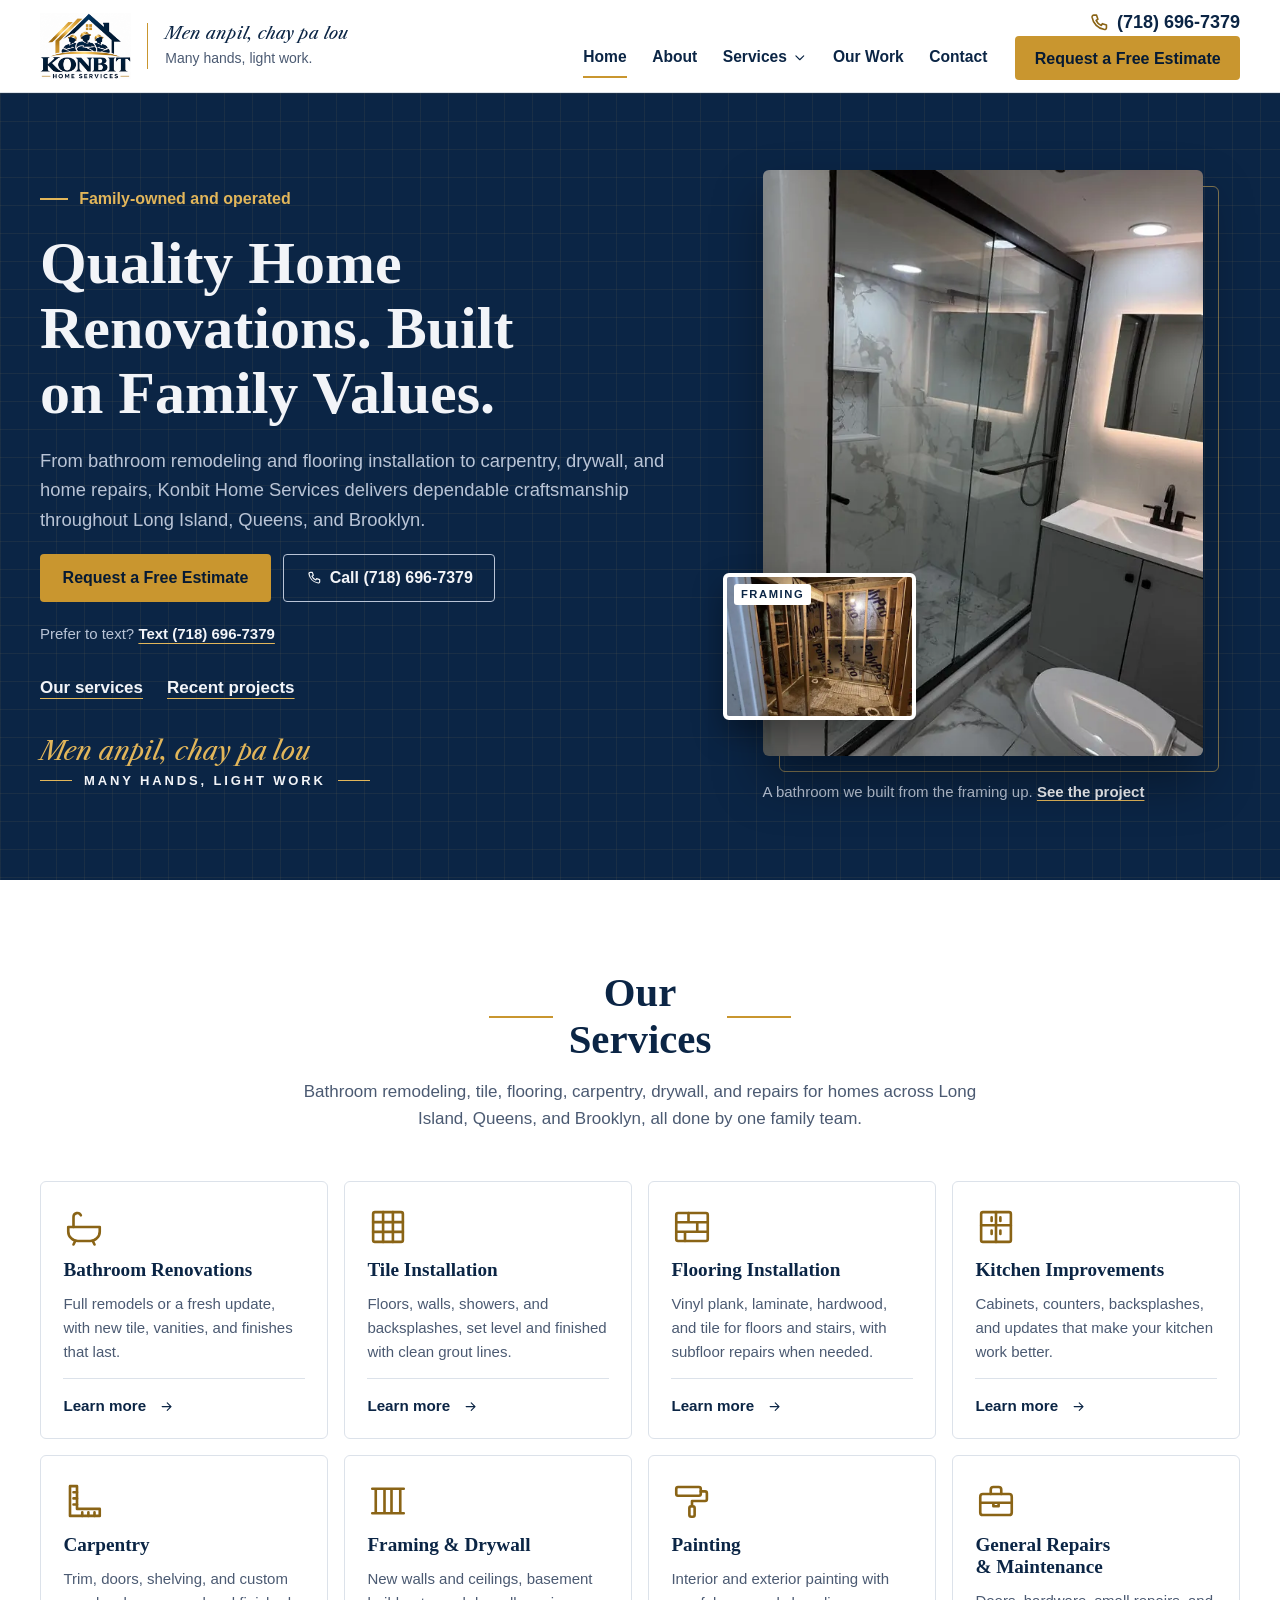
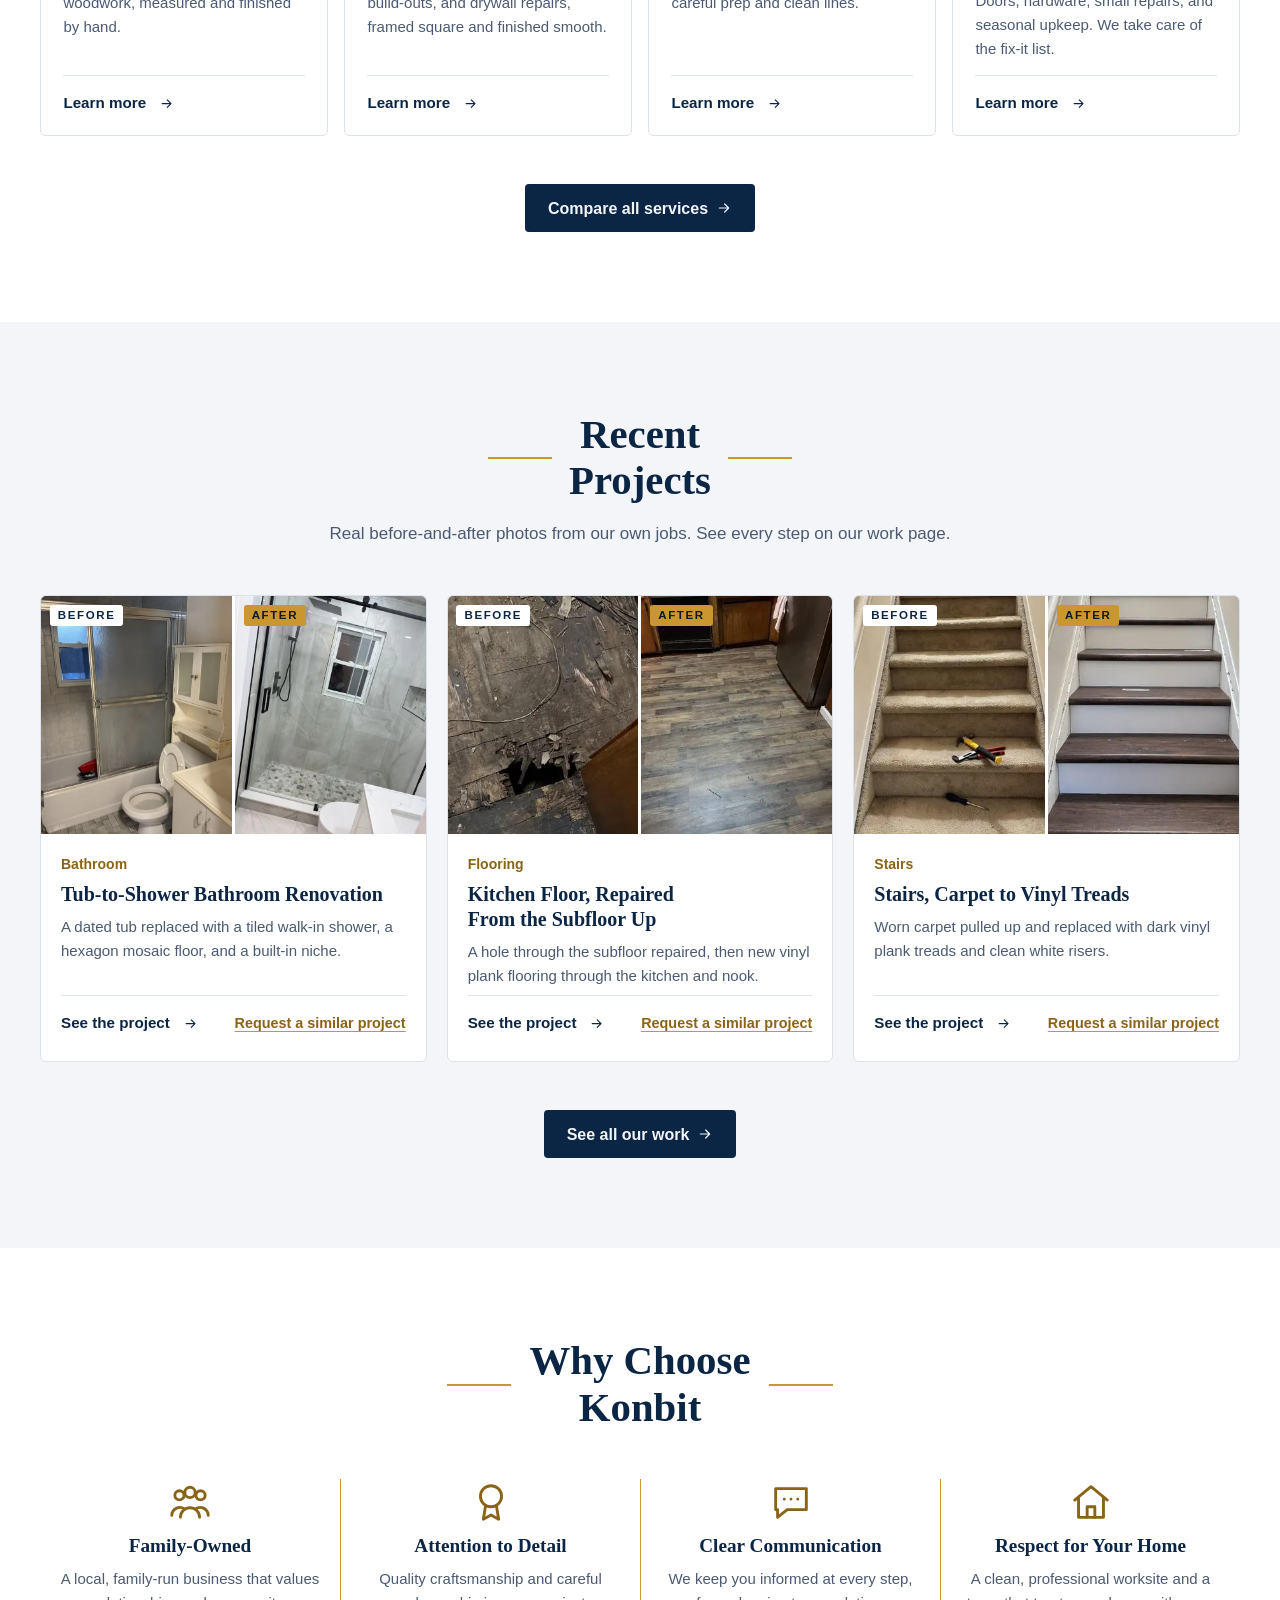
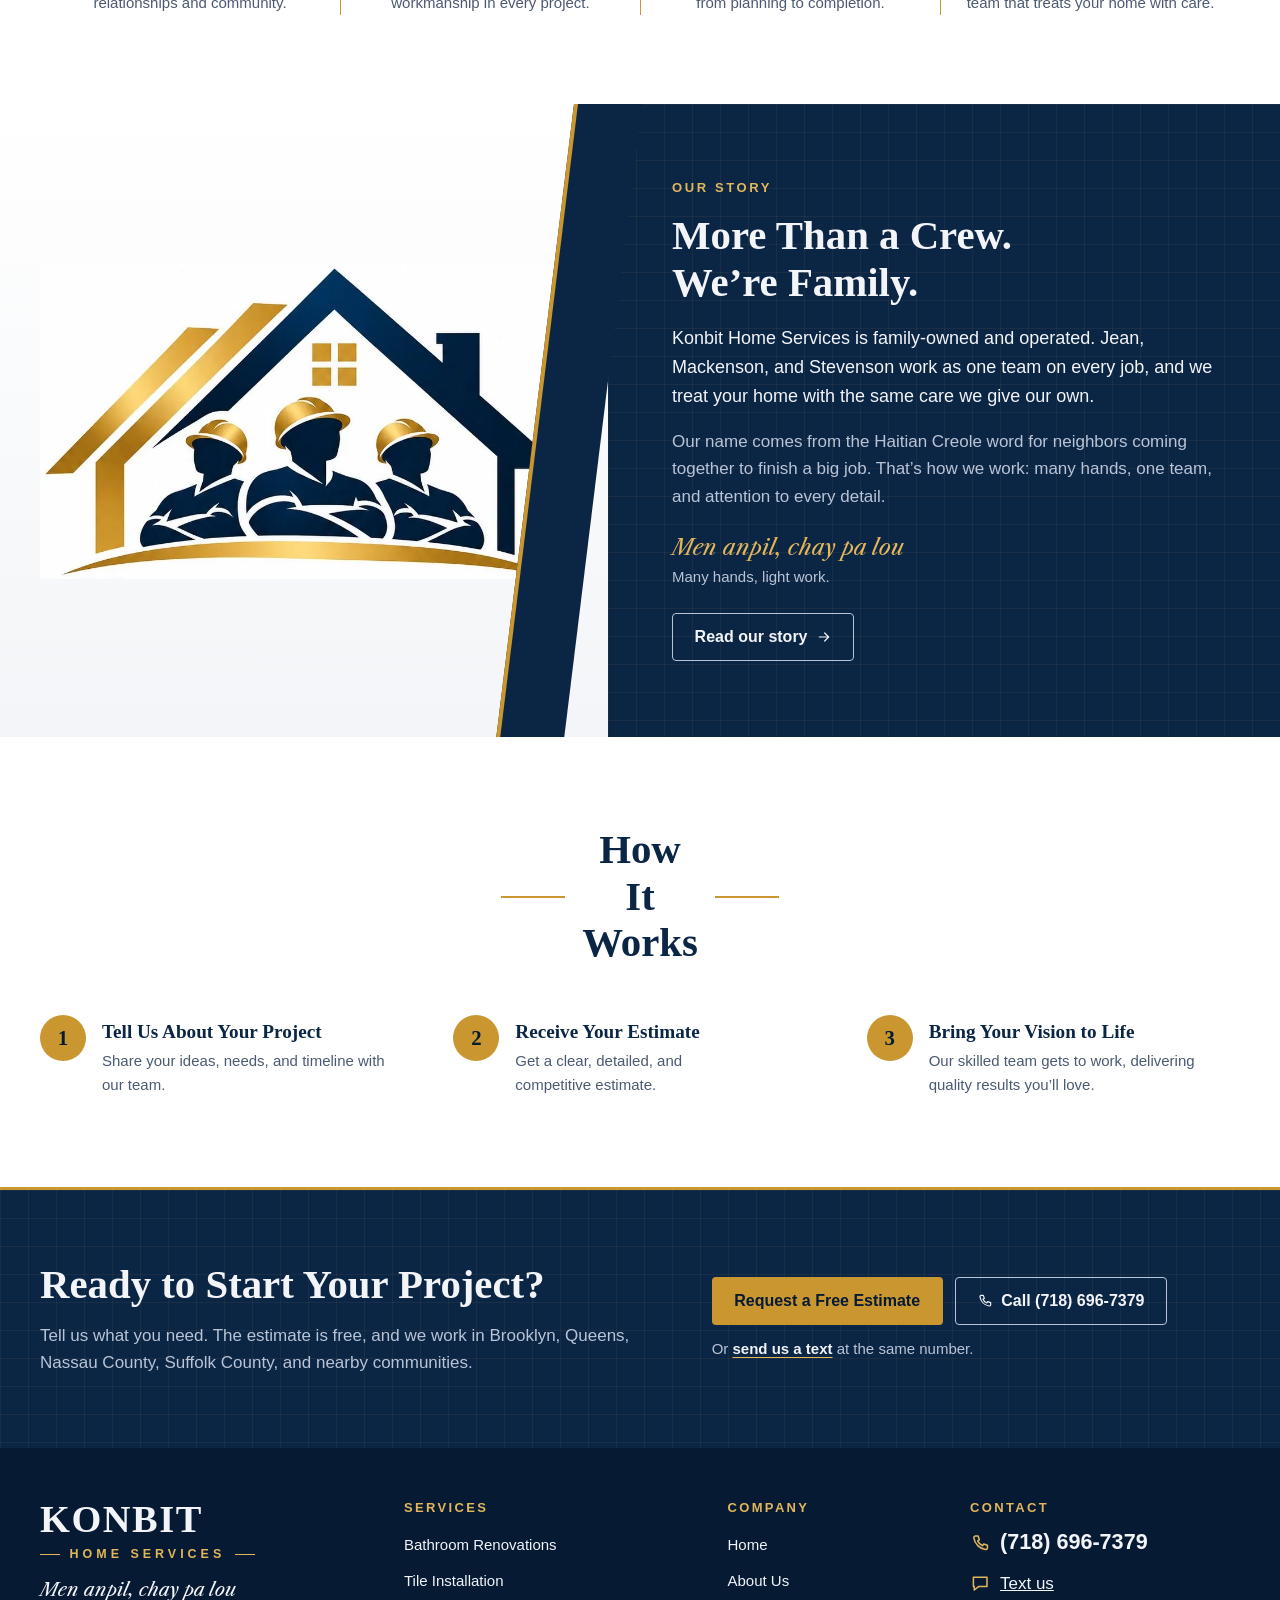
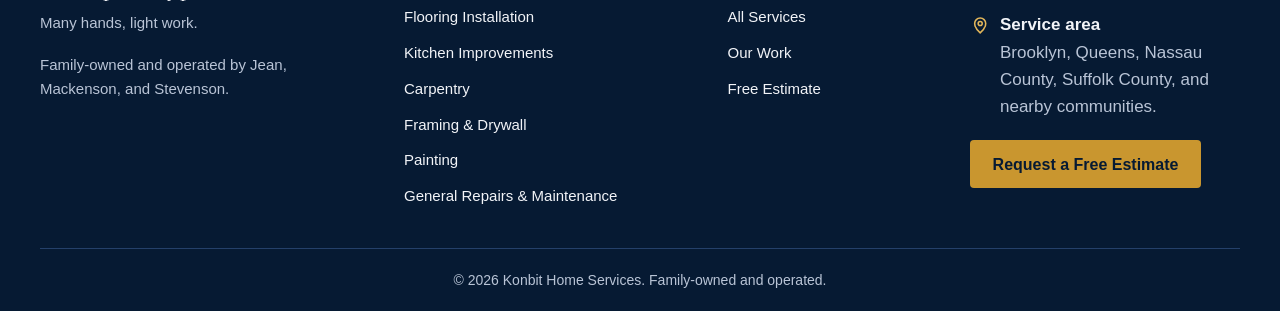
==== index.html @ 1072b952 "Make "See the project" and "Learn more" real links On the project cards, "See the project" was text " ====
<!doctype html>
<html lang="en">
<head>
<meta charset="utf-8">
<meta name="viewport" content="width=device-width, initial-scale=1, viewport-fit=cover">
<script>if(/\.html$/.test(location.pathname)&&history.replaceState)history.replaceState(null,'',location.pathname.replace(/(index)?\.html$/,'')+location.search+location.hash)</script>
<title>Konbit Home Services | Home Renovations in Long Island, Queens &amp; Brooklyn</title>
<meta name="description" content="Family-owned home improvement company serving Long Island (Nassau and Suffolk), Queens, and Brooklyn: bathroom remodeling, tile, flooring, carpentry, drywall, painting, and repairs. Free estimates: (718) 696-7379.">
<link rel="canonical" href="https://konbithomeservices.com/">
<script type="application/ld+json">{
  "@context": "https://schema.org",
  "@type": "HomeAndConstructionBusiness",
  "@id": "https://konbithomeservices.com/#business",
  "name": "Konbit Home Services",
  "url": "https://konbithomeservices.com/",
  "logo": "https://konbithomeservices.com/img/konbit-logo-512.png",
  "image": "https://konbithomeservices.com/img/og-image.jpg",
  "telephone": "+1-718-696-7379",
  "slogan": "Men anpil, chay pa lou (Many hands, light work)",
  "description": "A family-owned home improvement company offering bathroom renovations, tile, flooring, kitchen improvements, carpentry, framing and drywall, painting, and home repairs.",
  "areaServed": [
    {
      "@type": "AdministrativeArea",
      "name": "Brooklyn, NY"
    },
    {
      "@type": "AdministrativeArea",
      "name": "Queens, NY"
    },
    {
      "@type": "AdministrativeArea",
      "name": "Nassau County, NY"
    },
    {
      "@type": "AdministrativeArea",
      "name": "Suffolk County, NY"
    }
  ],
  "hasOfferCatalog": {
    "@type": "OfferCatalog",
    "name": "Home improvement services",
    "itemListElement": [
      {
        "@type": "Offer",
        "itemOffered": {
          "@type": "Service",
          "name": "Bathroom Renovations",
          "url": "https://konbithomeservices.com/bathroom-renovations"
        }
      },
      {
        "@type": "Offer",
        "itemOffered": {
          "@type": "Service",
          "name": "Tile Installation",
          "url": "https://konbithomeservices.com/tile-installation"
        }
      },
      {
        "@type": "Offer",
        "itemOffered": {
          "@type": "Service",
          "name": "Flooring Installation",
          "url": "https://konbithomeservices.com/flooring-installation"
        }
      },
      {
        "@type": "Offer",
        "itemOffered": {
          "@type": "Service",
          "name": "Kitchen Improvements",
          "url": "https://konbithomeservices.com/kitchen-improvements"
        }
      },
      {
        "@type": "Offer",
        "itemOffered": {
          "@type": "Service",
          "name": "Carpentry",
          "url": "https://konbithomeservices.com/carpentry"
        }
      },
      {
        "@type": "Offer",
        "itemOffered": {
          "@type": "Service",
          "name": "Framing & Drywall",
          "url": "https://konbithomeservices.com/framing-drywall"
        }
      },
      {
        "@type": "Offer",
        "itemOffered": {
          "@type": "Service",
          "name": "Painting",
          "url": "https://konbithomeservices.com/painting"
        }
      },
      {
        "@type": "Offer",
        "itemOffered": {
          "@type": "Service",
          "name": "General Repairs & Maintenance",
          "url": "https://konbithomeservices.com/home-repairs"
        }
      }
    ]
  }
}</script>
<link rel="preload" href="fonts/figtree-latin-400-normal.woff2" as="font" type="font/woff2" crossorigin>
<link rel="preload" href="fonts/libre-caslon-text-latin-700-normal.woff2" as="font" type="font/woff2" crossorigin>
<meta name="theme-color" content="#0B2545">
<link rel="icon" href="favicon.ico" sizes="any">
<link rel="icon" type="image/png" sizes="32x32" href="favicon-32.png">
<link rel="apple-touch-icon" href="apple-touch-icon.png">
<meta property="og:type" content="website">
<meta property="og:site_name" content="Konbit Home Services">
<meta property="og:title" content="Konbit Home Services: Quality Home Renovations, Built on Family Values">
<meta property="og:description" content="Family-owned home improvement company serving Long Island (Nassau and Suffolk), Queens, and Brooklyn: bathroom remodeling, tile, flooring, carpentry, drywall, painting, and repairs. Free estimates: (718) 696-7379.">
<meta property="og:url" content="https://konbithomeservices.com/">
<meta property="og:image" content="https://konbithomeservices.com/img/og-image.jpg">
<meta property="og:image:width" content="1200">
<meta property="og:image:height" content="630">
<meta property="og:image:alt" content="The Konbit Home Services logo">
<meta name="twitter:card" content="summary_large_image">
<link rel="stylesheet" href="styles.css">
</head>
<body>
<svg width="0" height="0" style="position:absolute" aria-hidden="true" focusable="false">
  <defs>
    <symbol id="i-phone" viewBox="0 0 24 24"><path d="M6.5 3.5h3l1.5 4.5-2 1.3a11 11 0 0 0 5.7 5.7l1.3-2 4.5 1.5v3a2 2 0 0 1-2.2 2A16.5 16.5 0 0 1 4.5 5.7a2 2 0 0 1 2-2.2z"/></symbol>
    <symbol id="i-pin" viewBox="0 0 24 24"><path d="M12 21s-6.5-5.6-6.5-11a6.5 6.5 0 0 1 13 0c0 5.4-6.5 11-6.5 11z"/><circle cx="12" cy="10" r="2.4"/></symbol>
    <symbol id="i-menu" viewBox="0 0 24 24"><path d="M4 7h16M4 12h16M4 17h16"/></symbol>
    <symbol id="i-close" viewBox="0 0 24 24"><path d="M6 6l12 12M18 6L6 18"/></symbol>
    <symbol id="i-chevron" viewBox="0 0 24 24"><path d="M6 9l6 6 6-6"/></symbol>
    <symbol id="i-arrow" viewBox="0 0 24 24"><path d="M5 12h14M13 6l6 6-6 6"/></symbol>
    <symbol id="i-copy" viewBox="0 0 24 24"><rect x="9" y="9" width="11" height="11" rx="2"/><path d="M5 15V6a2 2 0 0 1 2-2h8"/></symbol>
    <symbol id="i-message" viewBox="0 0 24 24"><path d="M4 5h16v11H10l-5 4v-4H4z"/></symbol>
    <symbol id="i-bath" viewBox="0 0 24 24"><path d="M3 12h18v2.5A5.5 5.5 0 0 1 15.5 20h-7A5.5 5.5 0 0 1 3 14.5z"/><path d="M6 12V6.2a2.2 2.2 0 0 1 4.2-.9"/><path d="M7 20l-1 2M17 20l1 2"/></symbol>
    <symbol id="i-tile" viewBox="0 0 24 24"><rect x="3.5" y="3.5" width="17" height="17" rx="1"/><path d="M3.5 9.2h17M3.5 14.8h17M9.2 3.5v17M14.8 3.5v17"/></symbol>
    <symbol id="i-floor" viewBox="0 0 24 24"><rect x="3" y="4" width="18" height="16" rx="1"/><path d="M3 9.3h18M3 14.7h18M10 4v5.3M15 9.3v5.4M8 14.7V20"/></symbol>
    <symbol id="i-kitchen" viewBox="0 0 24 24"><rect x="3.5" y="3.5" width="17" height="17" rx="1"/><path d="M3.5 11h17M12 3.5v17M9.5 6.5v2M14.5 6.5v2M9.5 14v2M14.5 14v2"/></symbol>
    <symbol id="i-square" viewBox="0 0 24 24"><path d="M4 3.5h4v13h13v4H4z"/><path d="M6 7h2M6 10.5h2M6 14h2M11 18.5v2M14.5 18.5v2M18 18.5v2"/></symbol>
    <symbol id="i-studs" viewBox="0 0 24 24"><path d="M3 5h18M3 19h18M5 5v14M10 5v14M14 5v14M19 5v14"/></symbol>
    <symbol id="i-roller" viewBox="0 0 24 24"><rect x="3" y="4" width="14" height="5" rx="1"/><path d="M17 6.5h2.5a1 1 0 0 1 1 1V11a1 1 0 0 1-1 1H12v3"/><rect x="10.5" y="15" width="3" height="6" rx="1"/></symbol>
    <symbol id="i-toolbox" viewBox="0 0 24 24"><rect x="3" y="8" width="18" height="12" rx="1.5"/><path d="M9 8V5.5A1.5 1.5 0 0 1 10.5 4h3A1.5 1.5 0 0 1 15 5.5V8M3 13h18M10.5 13v2h3v-2"/></symbol>
    <symbol id="i-family" viewBox="0 0 24 24"><circle cx="6.5" cy="8.5" r="2.4"/><circle cx="17.5" cy="8.5" r="2.4"/><circle cx="12" cy="7" r="2.7"/><path d="M2.5 19a4.2 4.2 0 0 1 6.6-3.4M21.5 19a4.2 4.2 0 0 0-6.6-3.4M7 20a5 5 0 0 1 10 0"/></symbol>
    <symbol id="i-award" viewBox="0 0 24 24"><circle cx="12" cy="9" r="5.5"/><path d="M9.2 13.8L8 21l4-2.2 4 2.2-1.2-7.2"/></symbol>
    <symbol id="i-chat" viewBox="0 0 24 24"><path d="M4 5h16v11H10l-5 4v-4H4z"/><path d="M8.5 10.5h.01M12 10.5h.01M15.5 10.5h.01"/></symbol>
    <symbol id="i-home" viewBox="0 0 24 24"><path d="M3.5 11L12 4l8.5 7"/><path d="M5.5 9.5V20h13V9.5"/><path d="M10 20v-5.5h4V20"/></symbol>
    <symbol id="i-chev-left" viewBox="0 0 24 24"><path d="M15 6l-6 6 6 6"/></symbol>
    <symbol id="i-chev-right" viewBox="0 0 24 24"><path d="M9 6l6 6-6 6"/></symbol>
    <symbol id="i-expand" viewBox="0 0 24 24"><path d="M14 4h6v6M10 20H4v-6M20 4l-6.5 6.5M4 20l6.5-6.5"/></symbol>
    <symbol id="i-check" viewBox="0 0 24 24"><path d="M5 12.5l4.5 4.5L19 7.5"/></symbol>
    <symbol id="i-mail" viewBox="0 0 24 24"><rect x="3.5" y="5.5" width="17" height="13" rx="1.5"/><path d="M4 7l8 6 8-6"/></symbol>
    <symbol id="i-lock" viewBox="0 0 24 24"><rect x="5" y="10.5" width="14" height="10" rx="1.5"/><path d="M8.5 10.5V7.5a3.5 3.5 0 0 1 7 0v3"/></symbol>
  </defs>
</svg>

<a class="skip-link" href="#main">Skip to content</a>

<header class="site-header" data-menu="closed">
  <div class="wrap header-inner">
    <a class="brand" href="/">
      <img src="img/konbit-logo.png" alt="Konbit Home Services home" width="330" height="240">
    </a>
    <div class="brand-motto">
      <p class="hm-kreyol" lang="ht">Men anpil, chay pa lou</p>
      <p class="hm-en">Many hands, light work.</p>
    </div>
    <div class="header-right">
      <p class="header-phone">
        <svg class="icon" aria-hidden="true"><use href="#i-phone"></use></svg>
        <a href="tel:+17186967379">(718) 696-7379</a>
      </p>
      <nav class="nav-panel" id="site-nav" aria-label="Main">
        <ul class="nav-list">
          <li><a class="nav-link is-current" href="/" aria-current="page">Home</a></li>
          <li><a class="nav-link" href="/about">About</a></li>
          <li class="nav-dropdown">
            <button class="nav-link nav-dropdown-btn" id="services-toggle" type="button" aria-expanded="false" aria-controls="services-menu">
              Services <svg class="icon icon-sm" aria-hidden="true"><use href="#i-chevron"></use></svg>
            </button>
            <ul class="dropdown-panel" id="services-menu" hidden>
              <li><a href="/bathroom-renovations">Bathroom Renovations</a></li>
              <li><a href="/tile-installation">Tile Installation</a></li>
              <li><a href="/flooring-installation">Flooring Installation</a></li>
              <li><a href="/kitchen-improvements">Kitchen Improvements</a></li>
              <li><a href="/carpentry">Carpentry</a></li>
              <li><a href="/framing-drywall">Framing &amp; Drywall</a></li>
              <li><a href="/painting">Painting</a></li>
              <li><a href="/home-repairs">General Repairs &amp; Maintenance</a></li>
              <li class="dropdown-all"><a href="/services">See all services</a></li>
            </ul>
          </li>
          <li><a class="nav-link" href="/our-work">Our Work</a></li>
          <li><a class="nav-link" href="/contact">Contact</a></li>
        </ul>
        <a class="btn btn-gold nav-cta" href="/contact">Request a Free Estimate</a>
        <a class="btn btn-outline nav-call" href="tel:+17186967379"><svg class="icon icon-sm" aria-hidden="true"><use href="#i-phone"></use></svg> Call (718) 696-7379</a>
      </nav>
    </div>
    <button class="menu-toggle" id="menu-toggle" type="button" aria-expanded="false" aria-controls="site-nav">
      <span class="burger" aria-hidden="true"><span></span><span></span><span></span></span>
      <span class="menu-label">Menu</span>
    </button>
  </div>
</header>
<div class="menu-scrim" id="menu-scrim" hidden></div>

<main id="main">
  <section class="hero" id="top" aria-labelledby="hero-title">
    <div class="wrap hero-inner">
      <div class="hero-copy">
        <p class="hero-kicker">Family-owned and operated</p>
        <h1 id="hero-title">Quality Home Renovations. Built on Family Values.</h1>
        <p class="hero-lede">From bathroom remodeling and flooring installation to carpentry, drywall, and home repairs, Konbit Home Services delivers dependable craftsmanship throughout Long Island, Queens, and Brooklyn.</p>
        <div class="hero-actions">
          <a class="btn btn-gold" href="/contact">Request a Free Estimate</a>
          <a class="btn btn-ghost" href="tel:+17186967379"><svg class="icon icon-sm" aria-hidden="true"><use href="#i-phone"></use></svg> Call (718) 696-7379</a>
        </div>
        <p class="hero-call">Prefer to text? <a href="sms:+17186967379">Text (718) 696-7379</a></p>
        <ul class="hero-links">
          <li><a href="/services">Our services</a></li>
          <li><a href="/our-work">Recent projects</a></li>
        </ul>
        <div class="motto">
          <p class="motto-line" lang="ht">Men anpil, chay pa lou</p>
          <p class="motto-sub">Many hands, light work</p>
        </div>
      </div>
      <figure class="hero-photo">
        <div class="hero-photo-frame">
          <picture><source type="image/webp" srcset="img/bath2-finished-600.webp 600w, img/bath2-finished-1200.webp 1200w" sizes="(min-width: 960px) 34vw, (min-width: 640px) 70vw, 92vw"><img class="hero-photo-main" src="img/bath2-finished-600.jpg" srcset="img/bath2-finished-600.jpg 600w, img/bath2-finished-1200.jpg 1200w" sizes="(min-width: 960px) 34vw, (min-width: 640px) 70vw, 92vw" width="600" height="800" fetchpriority="high" alt="A bathroom Konbit built from the framing up: a walk-in shower with white marble-look tile and a black-framed glass door, a gray vanity, and a backlit mirror"></picture>
          <span class="hero-photo-inset">
            <picture><source type="image/webp" srcset="img/bath2-framing-480.webp"><img src="img/bath2-framing-480.jpg" width="480" height="360" loading="lazy" alt="The same bathroom at the start: new wood stud walls in front of foam board insulation"></picture>
            <span class="shot-tag">Framing</span>
          </span>
        </div>
        <figcaption>A bathroom we built from the framing up. <a href="/our-work#bath2">See the project</a></figcaption>
      </figure>
    </div>
  </section>

  <section class="section" id="services" aria-labelledby="services-title">
    <div class="wrap">
      <div class="section-head">
        <h2 class="section-title" id="services-title">Our Services</h2>
        <p class="section-intro">Bathroom remodeling, tile, flooring, carpentry, drywall, and repairs for homes across Long Island, Queens, and Brooklyn, all done by one family team.</p>
      </div>
      <ul class="service-grid">
        <li class="service-card reveal">
          <svg class="icon service-icon" aria-hidden="true"><use href="#i-bath"></use></svg>
          <h3><a href="/bathroom-renovations">Bathroom Renovations</a></h3>
          <p>Full remodels or a fresh update, with new tile, vanities, and finishes that last.</p>
          <a class="card-link" href="/bathroom-renovations">Learn more<span class="sr-only"> about bathroom renovations</span> <svg class="icon icon-sm" aria-hidden="true"><use href="#i-arrow"></use></svg></a>
        </li>
        <li class="service-card reveal">
          <svg class="icon service-icon" aria-hidden="true"><use href="#i-tile"></use></svg>
          <h3><a href="/tile-installation">Tile Installation</a></h3>
          <p>Floors, walls, showers, and backsplashes, set level and finished with clean grout lines.</p>
          <a class="card-link" href="/tile-installation">Learn more<span class="sr-only"> about tile installation</span> <svg class="icon icon-sm" aria-hidden="true"><use href="#i-arrow"></use></svg></a>
        </li>
        <li class="service-card reveal">
          <svg class="icon service-icon" aria-hidden="true"><use href="#i-floor"></use></svg>
          <h3><a href="/flooring-installation">Flooring Installation</a></h3>
          <p>Vinyl plank, laminate, hardwood, and tile for floors and stairs, with subfloor repairs when needed.</p>
          <a class="card-link" href="/flooring-installation">Learn more<span class="sr-only"> about flooring installation</span> <svg class="icon icon-sm" aria-hidden="true"><use href="#i-arrow"></use></svg></a>
        </li>
        <li class="service-card reveal">
          <svg class="icon service-icon" aria-hidden="true"><use href="#i-kitchen"></use></svg>
          <h3><a href="/kitchen-improvements">Kitchen Improvements</a></h3>
          <p>Cabinets, counters, backsplashes, and updates that make your kitchen work better.</p>
          <a class="card-link" href="/kitchen-improvements">Learn more<span class="sr-only"> about kitchen improvements</span> <svg class="icon icon-sm" aria-hidden="true"><use href="#i-arrow"></use></svg></a>
        </li>
        <li class="service-card reveal">
          <svg class="icon service-icon" aria-hidden="true"><use href="#i-square"></use></svg>
          <h3><a href="/carpentry">Carpentry</a></h3>
          <p>Trim, doors, shelving, and custom woodwork, measured and finished by hand.</p>
          <a class="card-link" href="/carpentry">Learn more<span class="sr-only"> about carpentry</span> <svg class="icon icon-sm" aria-hidden="true"><use href="#i-arrow"></use></svg></a>
        </li>
        <li class="service-card reveal">
          <svg class="icon service-icon" aria-hidden="true"><use href="#i-studs"></use></svg>
          <h3><a href="/framing-drywall">Framing &amp; Drywall</a></h3>
          <p>New walls and ceilings, basement build-outs, and drywall repairs, framed square and finished smooth.</p>
          <a class="card-link" href="/framing-drywall">Learn more<span class="sr-only"> about framing &amp; drywall</span> <svg class="icon icon-sm" aria-hidden="true"><use href="#i-arrow"></use></svg></a>
        </li>
        <li class="service-card reveal">
          <svg class="icon service-icon" aria-hidden="true"><use href="#i-roller"></use></svg>
          <h3><a href="/painting">Painting</a></h3>
          <p>Interior and exterior painting with careful prep and clean lines.</p>
          <a class="card-link" href="/painting">Learn more<span class="sr-only"> about painting</span> <svg class="icon icon-sm" aria-hidden="true"><use href="#i-arrow"></use></svg></a>
        </li>
        <li class="service-card reveal">
          <svg class="icon service-icon" aria-hidden="true"><use href="#i-toolbox"></use></svg>
          <h3><a href="/home-repairs">General Repairs &amp; Maintenance</a></h3>
          <p>Doors, hardware, small repairs, and seasonal upkeep. We take care of the fix-it list.</p>
          <a class="card-link" href="/home-repairs">Learn more<span class="sr-only"> about general repairs &amp; maintenance</span> <svg class="icon icon-sm" aria-hidden="true"><use href="#i-arrow"></use></svg></a>
        </li>
      </ul>
      <div class="section-cta"><a class="btn btn-navy" href="/services">Compare all services <svg class="icon icon-sm" aria-hidden="true"><use href="#i-arrow"></use></svg></a></div>
    </div>
  </section>

  <section class="section section-mist" id="projects" aria-labelledby="featured-title">
    <div class="wrap">
      <div class="section-head">
        <h2 class="section-title" id="featured-title">Recent Projects</h2>
        <p class="section-intro">Real before-and-after photos from our own jobs. See every step on our work page.</p>
      </div>
      <ul class="proj-grid">
        <li class="proj-card reveal">
          <div class="pc-pair"><span class="pc-shot"><picture><source type="image/webp" srcset="img/bath-before-960.webp 960w, img/bath-before-1600.webp 1600w" sizes="(min-width: 1000px) 16vw, (min-width: 640px) 24vw, 46vw"><img src="img/bath-before-960.jpg" srcset="img/bath-before-960.jpg 960w, img/bath-before-1600.jpg 1600w" sizes="(min-width: 1000px) 16vw, (min-width: 640px) 24vw, 46vw" width="960" height="720" loading="lazy" alt="Before: an old bathtub with frosted sliding doors, worn wall tile, and an over-the-toilet cabinet"></picture><span class="shot-tag">Before</span></span><span class="pc-shot"><picture><source type="image/webp" srcset="img/bath-after-600.webp 600w, img/bath-after-1200.webp 1200w" sizes="(min-width: 1000px) 16vw, (min-width: 640px) 24vw, 46vw"><img src="img/bath-after-600.jpg" srcset="img/bath-after-600.jpg 600w, img/bath-after-1200.jpg 1200w" sizes="(min-width: 1000px) 16vw, (min-width: 640px) 24vw, 46vw" width="600" height="800" loading="lazy" alt="After: a walk-in shower with large gray marble-look tile, a hexagon mosaic floor, black fixtures, and a tiled niche"></picture><span class="shot-tag is-after">After</span></span></div>
          <div class="pc-body">
            <p class="pc-cat">Bathroom</p>
            <h3 class="pc-title"><a href="/our-work#bath1">Tub-to-Shower Bathroom Renovation</a></h3>
            <p class="pc-text">A dated tub replaced with a tiled walk-in shower, a hexagon mosaic floor, and a built-in niche.</p>
            <p class="pc-links"><a class="pc-more" href="/our-work#bath1">See the project<span class="sr-only">: Tub-to-Shower Bathroom Renovation</span> <svg class="icon icon-sm" aria-hidden="true"><use href="#i-arrow"></use></svg></a><a class="pc-similar" href="/contact?service=Bathroom%20Renovations">Request a similar project<span class="sr-only">: Tub-to-Shower Bathroom Renovation</span></a></p>
          </div>
        </li>
        <li class="proj-card reveal">
          <div class="pc-pair"><span class="pc-shot"><picture><source type="image/webp" srcset="img/kitchen-hole-480.webp 480w, img/kitchen-hole-960.webp 960w" sizes="(min-width: 1000px) 16vw, (min-width: 640px) 24vw, 46vw"><img src="img/kitchen-hole-480.jpg" srcset="img/kitchen-hole-480.jpg 480w, img/kitchen-hole-960.jpg 960w" sizes="(min-width: 1000px) 16vw, (min-width: 640px) 24vw, 46vw" width="480" height="360" loading="lazy" alt="Before: a hole broken through an old kitchen subfloor, with splintered, damaged wood around it"></picture><span class="shot-tag">Before</span></span><span class="pc-shot"><picture><source type="image/webp" srcset="img/kitchen-after-480.webp 480w, img/kitchen-after-960.webp 960w" sizes="(min-width: 1000px) 16vw, (min-width: 640px) 24vw, 46vw"><img src="img/kitchen-after-480.jpg" srcset="img/kitchen-after-480.jpg 480w, img/kitchen-after-960.jpg 960w" sizes="(min-width: 1000px) 16vw, (min-width: 640px) 24vw, 46vw" width="480" height="360" loading="lazy" alt="After: new gray-brown vinyl plank flooring in a kitchen with wood cabinets and a stainless refrigerator"></picture><span class="shot-tag is-after">After</span></span></div>
          <div class="pc-body">
            <p class="pc-cat">Flooring</p>
            <h3 class="pc-title"><a href="/our-work#kitchen-floor">Kitchen Floor, Repaired From the Subfloor Up</a></h3>
            <p class="pc-text">A hole through the subfloor repaired, then new vinyl plank flooring through the kitchen and nook.</p>
            <p class="pc-links"><a class="pc-more" href="/our-work#kitchen-floor">See the project<span class="sr-only">: Kitchen Floor, Repaired From the Subfloor Up</span> <svg class="icon icon-sm" aria-hidden="true"><use href="#i-arrow"></use></svg></a><a class="pc-similar" href="/contact?service=Flooring%20Installation">Request a similar project<span class="sr-only">: Kitchen Floor, Repaired From the Subfloor Up</span></a></p>
          </div>
        </li>
        <li class="proj-card reveal">
          <div class="pc-pair"><span class="pc-shot"><picture><source type="image/webp" srcset="img/stairs-before-thumb-480.webp 480w, img/stairs-before-thumb-960.webp 960w" sizes="(min-width: 1000px) 16vw, (min-width: 640px) 24vw, 46vw"><img src="img/stairs-before-thumb-480.jpg" srcset="img/stairs-before-thumb-480.jpg 480w, img/stairs-before-thumb-960.jpg 960w" sizes="(min-width: 1000px) 16vw, (min-width: 640px) 24vw, 46vw" width="480" height="360" loading="lazy" alt="Before: a long, narrow staircase covered in worn beige carpet"></picture><span class="shot-tag">Before</span></span><span class="pc-shot"><picture><source type="image/webp" srcset="img/stairs-after-thumb-480.webp 480w, img/stairs-after-thumb-960.webp 960w" sizes="(min-width: 1000px) 16vw, (min-width: 640px) 24vw, 46vw"><img src="img/stairs-after-thumb-480.jpg" srcset="img/stairs-after-thumb-480.jpg 480w, img/stairs-after-thumb-960.jpg 960w" sizes="(min-width: 1000px) 16vw, (min-width: 640px) 24vw, 46vw" width="480" height="360" loading="lazy" alt="After: the same staircase with dark brown vinyl plank treads and white risers"></picture><span class="shot-tag is-after">After</span></span></div>
          <div class="pc-body">
            <p class="pc-cat">Stairs</p>
            <h3 class="pc-title"><a href="/our-work#stairs">Stairs, Carpet to Vinyl Treads</a></h3>
            <p class="pc-text">Worn carpet pulled up and replaced with dark vinyl plank treads and clean white risers.</p>
            <p class="pc-links"><a class="pc-more" href="/our-work#stairs">See the project<span class="sr-only">: Stairs, Carpet to Vinyl Treads</span> <svg class="icon icon-sm" aria-hidden="true"><use href="#i-arrow"></use></svg></a><a class="pc-similar" href="/contact?service=Flooring%20Installation">Request a similar project<span class="sr-only">: Stairs, Carpet to Vinyl Treads</span></a></p>
          </div>
        </li>
      </ul>
      <div class="section-cta"><a class="btn btn-navy" href="/our-work">See all our work <svg class="icon icon-sm" aria-hidden="true"><use href="#i-arrow"></use></svg></a></div>
    </div>
  </section>

  <section class="section" id="why" aria-labelledby="why-title">
    <div class="wrap">
      <div class="section-head">
        <h2 class="section-title" id="why-title">Why Choose Konbit</h2>
      </div>
      <ul class="why-grid">
        <li class="why-item">
          <svg class="icon why-icon" aria-hidden="true"><use href="#i-family"></use></svg>
          <h3>Family-Owned</h3>
          <p>A local, family-run business that values relationships and community.</p>
        </li>
        <li class="why-item">
          <svg class="icon why-icon" aria-hidden="true"><use href="#i-award"></use></svg>
          <h3>Attention to Detail</h3>
          <p>Quality craftsmanship and careful workmanship in every project.</p>
        </li>
        <li class="why-item">
          <svg class="icon why-icon" aria-hidden="true"><use href="#i-chat"></use></svg>
          <h3>Clear Communication</h3>
          <p>We keep you informed at every step, from planning to completion.</p>
        </li>
        <li class="why-item">
          <svg class="icon why-icon" aria-hidden="true"><use href="#i-home"></use></svg>
          <h3>Respect for Your Home</h3>
          <p>A clean, professional worksite and a team that treats your home with care.</p>
        </li>
      </ul>
    </div>
  </section>

  <section class="family" aria-labelledby="about-title">
    <div class="family-art">
      <picture><source type="image/webp" srcset="img/konbit-crew.webp"><img src="img/konbit-crew.jpg" alt="The Konbit emblem: three workers in hard hats inside a navy and gold house" width="931" height="557" loading="lazy"></picture>
    </div>
    <div class="family-copy">
      <div class="family-copy-inner">
        <p class="eyebrow">Our story</p>
        <h2 id="about-title">More Than a Crew. We’re Family.</h2>
        <p class="lead">Konbit Home Services is family-owned and operated. Jean, Mackenson, and Stevenson work as one team on every job, and we treat your home with the same care we give our own.</p>
        <p>Our name comes from the Haitian Creole word for neighbors coming together to finish a big job. That’s how we work: many hands, one team, and attention to every detail.</p>
        <div class="family-motto">
          <p class="kreyol" lang="ht">Men anpil, chay pa lou</p>
          <p class="en">Many hands, light work.</p>
        </div>
        <a class="btn btn-ghost" href="/about">Read our story <svg class="icon icon-sm" aria-hidden="true"><use href="#i-arrow"></use></svg></a>
      </div>
    </div>
  </section>

  <section class="section" id="process" aria-labelledby="process-title">
    <div class="wrap">
      <div class="section-head">
        <h2 class="section-title" id="process-title">How It Works</h2>
      </div>
      <ol class="process">
        <li class="step">
          <span class="step-num" aria-hidden="true">1</span>
          <div class="step-body">
            <h3>Tell Us About Your Project</h3>
            <p>Share your ideas, needs, and timeline with our team.</p>
          </div>
        </li>
        <li class="step">
          <span class="step-num" aria-hidden="true">2</span>
          <div class="step-body">
            <h3>Receive Your Estimate</h3>
            <p>Get a clear, detailed, and competitive estimate.</p>
          </div>
        </li>
        <li class="step">
          <span class="step-num" aria-hidden="true">3</span>
          <div class="step-body">
            <h3>Bring Your Vision to Life</h3>
            <p>Our skilled team gets to work, delivering quality results you’ll love.</p>
          </div>
        </li>
      </ol>
    </div>
  </section>

  <section class="cta-band" aria-labelledby="cta-title">
    <div class="wrap cta-inner">
      <div class="cta-copy">
        <h2 id="cta-title">Ready to Start Your Project?</h2>
        <p>Tell us what you need. The estimate is free, and we work in Brooklyn, Queens, Nassau County, Suffolk County, and nearby communities.</p>
      </div>
      <div class="cta-actions">
        <a class="btn btn-gold" href="/contact">Request a Free Estimate</a>
        <a class="btn btn-ghost" href="tel:+17186967379"><svg class="icon icon-sm" aria-hidden="true"><use href="#i-phone"></use></svg> Call (718) 696-7379</a>
        <p class="cta-text">Or <a href="sms:+17186967379">send us a text</a> at the same number.</p>
      </div>
    </div>
  </section>
</main>

<footer class="site-footer">
  <div class="wrap footer-inner">
    <div class="footer-brand">
      <p class="footer-wordmark">KONBIT</p>
      <p class="footer-sub">Home Services</p>
      <p class="footer-motto" lang="ht">Men anpil, chay pa lou</p>
      <p class="footer-motto-en">Many hands, light work.</p>
      <p class="footer-about">Family-owned and operated by Jean, Mackenson, and Stevenson.</p>
    </div>
    <nav class="footer-links" aria-labelledby="footer-services">
      <h2 class="footer-heading" id="footer-services">Services</h2>
      <ul>
        <li><a href="/bathroom-renovations">Bathroom Renovations</a></li>
        <li><a href="/tile-installation">Tile Installation</a></li>
        <li><a href="/flooring-installation">Flooring Installation</a></li>
        <li><a href="/kitchen-improvements">Kitchen Improvements</a></li>
        <li><a href="/carpentry">Carpentry</a></li>
        <li><a href="/framing-drywall">Framing &amp; Drywall</a></li>
        <li><a href="/painting">Painting</a></li>
        <li><a href="/home-repairs">General Repairs &amp; Maintenance</a></li>
      </ul>
    </nav>
    <nav class="footer-links" aria-labelledby="footer-company">
      <h2 class="footer-heading" id="footer-company">Company</h2>
      <ul>
        <li><a href="/">Home</a></li>
        <li><a href="/about">About Us</a></li>
        <li><a href="/services">All Services</a></li>
        <li><a href="/our-work">Our Work</a></li>
        <li><a href="/contact">Free Estimate</a></li>
      </ul>
    </nav>
    <div class="footer-contact">
      <h2 class="footer-heading">Contact</h2>
      <p class="footer-line footer-phone">
        <svg class="icon" aria-hidden="true"><use href="#i-phone"></use></svg>
        <a href="tel:+17186967379">(718) 696-7379</a>
      </p>
      <p class="footer-line">
        <svg class="icon" aria-hidden="true"><use href="#i-message"></use></svg>
        <a href="sms:+17186967379">Text us</a>
      </p>
      <p class="footer-line footer-area">
        <svg class="icon" aria-hidden="true"><use href="#i-pin"></use></svg>
        <span><strong>Service area</strong>Brooklyn, Queens, Nassau County, Suffolk County, and nearby communities.</span>
      </p>
      <a class="btn btn-gold footer-cta" href="/contact">Request a Free Estimate</a>
    </div>
  </div>
  <div class="wrap">
    <p class="footer-bottom">© <span id="year">2026</span> Konbit Home Services. Family-owned and operated.</p>
  </div>
</footer>
<div class="action-bar" id="action-bar">
  <a class="btn btn-outline" href="tel:+17186967379"><svg class="icon icon-sm" aria-hidden="true"><use href="#i-phone"></use></svg> Call</a>
  <a class="btn btn-gold" href="/contact">Free Estimate</a>
</div>

<script src="site.js"></script>
</body>
</html>
---- styles.css ----
/* Konbit Home Services: shared styles for every page */
:root { color-scheme: light; padding-top: env(safe-area-inset-top, 0px); padding-bottom: env(safe-area-inset-bottom, 0px); }
[hidden] { display: none !important; }

@font-face { font-family: 'Figtree'; font-style: normal; font-weight: 400; font-display: swap; src: url('fonts/figtree-latin-400-normal.woff2') format('woff2'); }
@font-face { font-family: 'Figtree'; font-style: normal; font-weight: 500; font-display: swap; src: url('fonts/figtree-latin-500-normal.woff2') format('woff2'); }
@font-face { font-family: 'Figtree'; font-style: normal; font-weight: 600; font-display: swap; src: url('fonts/figtree-latin-600-normal.woff2') format('woff2'); }
@font-face { font-family: 'Figtree'; font-style: normal; font-weight: 700; font-display: swap; src: url('fonts/figtree-latin-700-normal.woff2') format('woff2'); }
@font-face { font-family: 'Libre Caslon Text'; font-style: normal; font-weight: 400; font-display: swap; src: url('fonts/libre-caslon-text-latin-400-normal.woff2') format('woff2'); }
@font-face { font-family: 'Libre Caslon Text'; font-style: normal; font-weight: 700; font-display: swap; src: url('fonts/libre-caslon-text-latin-700-normal.woff2') format('woff2'); }
@font-face { font-family: 'Libre Caslon Text'; font-style: italic; font-weight: 400; font-display: swap; src: url('fonts/libre-caslon-text-latin-400-italic.woff2') format('woff2'); }

/* Layout: a contractor's site in Konbit's navy and gold. The hero is a drafting table: a front-elevation
   drawing on blueprint grid. White service grid, navy feature bands, and the estimate form as the closing act.
   One light theme by choice, because the logo artwork sits on white. */
:root {
  --navy: #0B2545;
  --navy-deep: #061A33;
  --navy-line: #24406A;
  --gold: #C9962F;
  --gold-bright: #E2B65A;
  --gold-ink: #8A6416;
  --paper: #FFFFFF;
  --mist: #F3F5F8;
  --ink: #12213A;
  --muted: #4B5A72;
  --rule: #DCE2EA;
  --field-border: #8492A6;
  --placeholder: #6B778A;
  --on-navy: #F2F4F8;
  --on-navy-muted: #B9C4D6;
  --grid: rgba(226, 182, 90, 0.07);
  --bp-line: #C9D6EA;
  --bp-faint: #2F4C74;
  --ghost-hover: rgba(255, 255, 255, 0.08);
  --error: #B42318;
  --error-bg: #FEF3F2;
  --shadow: 0 12px 32px rgba(6, 26, 51, 0.12);
  --scrim: rgba(6, 26, 51, 0.92);
  --scrim-soft: rgba(6, 26, 51, 0.45);
  --shadow-pop: 0 18px 40px rgba(6, 26, 51, 0.22);

  --font-display: 'Libre Caslon Text', Georgia, 'Times New Roman', serif;
  --font-body: 'Figtree', 'Segoe UI', Roboto, Helvetica, Arial, sans-serif;

  --step-5: clamp(2.35rem, 1.45rem + 3.4vw, 3.9rem);
  --step-4: clamp(1.85rem, 1.35rem + 1.9vw, 2.55rem);
  --step-2: 1.2rem;
  --step-1: 1.0625rem;
  --step-0: 0.9375rem;
  --step--1: 0.8125rem;

  --header-h: 72px;
  --radius: 6px;
  --gutter-l: max(clamp(16px, 4vw, 40px), env(safe-area-inset-left, 0px));
  --gutter-r: max(clamp(16px, 4vw, 40px), env(safe-area-inset-right, 0px));
}

*, *::before, *::after { box-sizing: border-box; }
html { -webkit-text-size-adjust: 100%; }
body {
  margin: 0;
  background: var(--paper);
  color: var(--ink);
  font-family: var(--font-body);
  font-size: var(--step-1);
  line-height: 1.6;
  -webkit-font-smoothing: antialiased;
  overflow-x: hidden;
}
body::before {
  content: "";
  position: fixed;
  inset: 0 0 auto;
  height: env(safe-area-inset-top, 0px);
  z-index: 60;
  background: var(--paper);
}
h1, h2, h3 { margin: 0; font-family: var(--font-display); font-weight: 700; line-height: 1.15; text-wrap: balance; }
p { margin: 0; text-wrap: pretty; }
a { color: var(--navy); }
img { display: block; max-width: 100%; height: auto; }
ul, ol { margin: 0; padding: 0; }
:focus-visible { outline: 3px solid var(--navy); outline-offset: 2px; }
.hero :focus-visible, .family-copy :focus-visible, .area-band :focus-visible, .site-footer :focus-visible { outline-color: var(--gold-bright); }
[id] { scroll-margin-top: calc(var(--header-h) + 12px); }

.sr-only {
  position: absolute; width: 1px; height: 1px; padding: 0; margin: -1px;
  overflow: hidden; clip: rect(0 0 0 0); white-space: nowrap; border: 0;
}
.skip-link {
  position: absolute; left: 16px; top: -120px; z-index: 100;
  padding: .75rem 1rem; background: var(--navy); color: var(--on-navy);
  font-weight: 700; border-radius: 4px; text-decoration: none;
}
.skip-link:focus { top: calc(env(safe-area-inset-top, 0px) + 8px); }

.wrap {
  max-width: 1280px;
  margin-inline: auto;
  padding-left: var(--gutter-l);
  padding-right: var(--gutter-r);
}

.icon {
  width: 1.2em; height: 1.2em; flex-shrink: 0;
  fill: none; stroke: currentColor; stroke-width: 1.8;
  stroke-linecap: round; stroke-linejoin: round;
}
.icon-sm { width: 1em; height: 1em; }

/* Buttons */
.btn {
  display: inline-flex; align-items: center; justify-content: center; gap: .5rem;
  min-height: 48px; padding: .75rem 1.35rem;
  border: 1px solid transparent; border-radius: 4px;
  font: 600 1rem/1.2 var(--font-body);
  text-decoration: none; cursor: pointer;
}
.btn-gold { background: var(--gold); color: var(--navy-deep); }
.btn-gold:hover { background: var(--gold-bright); }
.btn-ghost { background: transparent; border-color: var(--on-navy-muted); color: var(--on-navy); }
.btn-ghost:hover { background: var(--ghost-hover); border-color: var(--on-navy); }
.btn-navy { background: var(--navy); color: var(--on-navy); }
.btn-navy:hover { background: var(--navy-deep); }
.btn-outline { background: var(--paper); border-color: var(--navy); color: var(--navy); }
.btn-outline:hover { background: var(--mist); }
.btn-quiet {
  min-height: 44px; padding: .5rem .9rem; font-size: .9375rem;
  background: var(--paper); border-color: var(--rule); color: var(--navy);
}
.btn-quiet:hover { border-color: var(--navy); }
.btn-block { width: 100%; }

/* Header */
.site-header {
  position: sticky;
  top: env(safe-area-inset-top, 0px);
  z-index: 50;
  background: var(--paper);
  border-bottom: 1px solid var(--rule);
}
.header-inner {
  display: flex; align-items: center; gap: 1rem;
  min-height: var(--header-h);
  padding-block: .5rem;
}
.brand { display: block; flex-shrink: 0; line-height: 0; }
.brand img { height: 50px; width: auto; }
.brand-motto { display: none; }
.header-right { margin-left: auto; display: flex; align-items: center; }
.header-phone { display: none; }
.menu-toggle {
  display: inline-flex; align-items: center; gap: .6rem;
  min-height: 48px; margin-left: auto; padding: 0 1rem 0 .9rem;
  border: 0; border-radius: var(--radius);
  background: var(--navy); color: var(--on-navy);
  font: 600 1rem/1 var(--font-body); letter-spacing: .02em;
  cursor: pointer;
}
.menu-toggle:hover { background: var(--navy-deep); }
.burger { position: relative; display: block; width: 22px; height: 16px; flex-shrink: 0; }
.burger span {
  position: absolute; left: 0; top: 7px; display: block;
  width: 100%; height: 2px; border-radius: 2px; background: currentColor;
}
.burger span:nth-child(1) { transform: translateY(-7px); }
.burger span:nth-child(2) { background: var(--gold-bright); }
.burger span:nth-child(3) { transform: translateY(7px); }
.menu-toggle[aria-expanded="true"] .burger span:nth-child(1) { transform: rotate(45deg); }
.menu-toggle[aria-expanded="true"] .burger span:nth-child(2) { opacity: 0; transform: scaleX(.2); }
.menu-toggle[aria-expanded="true"] .burger span:nth-child(3) { transform: rotate(-45deg); }
.menu-label { min-width: 2.9em; text-align: left; }
.menu-scrim { position: fixed; inset: 0; z-index: 40; background: var(--scrim-soft); }
html.menu-locked, html.menu-locked body { overflow: hidden; }

.nav-panel {
  display: none;
  position: absolute; top: calc(100% + 8px); right: var(--gutter-r);
  width: min(300px, calc(100vw - 32px));
  flex-direction: column; gap: .75rem;
  max-height: calc(100vh - var(--header-h) - 24px);
  max-height: calc(100dvh - var(--header-h) - 24px);
  overflow-y: auto;
  overscroll-behavior: contain;
  padding: .35rem 1rem 1rem;
  background: var(--paper);
  border: 1px solid var(--rule);
  border-radius: 10px;
  box-shadow: var(--shadow-pop);
  transform-origin: top right;
}
.site-header[data-menu="open"] .nav-panel { display: flex; }
.nav-list { list-style: none; display: flex; flex-direction: column; }
.nav-list > li { border-bottom: 1px solid var(--rule); }
.nav-link {
  display: flex; align-items: center; justify-content: space-between; gap: .3rem;
  width: 100%; min-height: 48px; padding: .75rem 0;
  background: none; border: 0; cursor: pointer; text-align: left;
  font: 600 1.0625rem var(--font-body); color: var(--navy); text-decoration: none;
}
.nav-dropdown-btn .icon { transition: transform .15s; }
.nav-dropdown-btn[aria-expanded="true"] .icon { transform: rotate(180deg); }
.dropdown-panel {
  list-style: none;
  margin: 0 0 .75rem;
  padding-left: .85rem;
  border-left: 2px solid var(--gold);
}
.dropdown-panel a {
  display: block; padding: .55rem .4rem;
  color: var(--ink); text-decoration: none; font-size: 1rem;
}
.dropdown-panel a:hover { color: var(--gold-ink); }
.dropdown-panel .dropdown-all a { font-weight: 700; color: var(--navy); }
.nav-cta, .nav-call { width: 100%; }
.nav-call { font-variant-numeric: tabular-nums; }
@media (max-width: 999.98px) {
  .nav-list > li > .nav-link { min-height: 46px; padding: .55rem 0; font: 600 1.0625rem/1.2 var(--font-body); }
  .nav-list > li:last-child { border-bottom: 0; }
  .nav-list > li > a.nav-link::after {
    content: ""; flex-shrink: 0; width: 7px; height: 7px; margin-right: 4px;
    border-top: 2px solid var(--gold); border-right: 2px solid var(--gold);
    transform: rotate(45deg);
  }
  .nav-link.is-current { color: var(--gold-ink); }
  .nav-dropdown-btn .icon { width: 1rem; height: 1rem; color: var(--gold-ink); }
  .dropdown-panel { margin-bottom: .5rem; }
  .dropdown-panel a { padding: .45rem .4rem; font-size: .95rem; }
  .nav-panel .btn { min-height: 44px; padding: .6rem 1rem; font-size: .95rem; }
}

@media (min-width: 1000px) {
  :root { --header-h: 92px; }
  .brand img { height: 66px; }
  .menu-toggle { display: none; }
  .header-right { flex-direction: column; align-items: flex-end; gap: .2rem; }
  .header-phone {
    display: flex; align-items: center; gap: .45rem;
    font: 700 1.125rem var(--font-body); color: var(--navy);
    font-variant-numeric: tabular-nums;
  }
  .header-phone .icon { color: var(--gold-ink); }
  .header-phone a { color: inherit; text-decoration: none; }
  .nav-panel {
    display: flex; position: static; flex-direction: row; align-items: center; gap: 1.75rem;
    max-height: none; overflow: visible; padding: 0;
    background: none; border: 0; box-shadow: none;
  }
  .nav-list { flex-direction: row; gap: 1.6rem; }
  .nav-list > li { border: 0; position: relative; }
  .nav-link {
    width: auto; min-height: 40px; padding: .3rem 0;
    font-size: .975rem; border-bottom: 2px solid transparent;
  }
  .nav-link:hover, .nav-link.is-current { border-bottom-color: var(--gold); }
  .dropdown-panel {
    position: absolute; top: calc(100% + .55rem); left: -1rem; z-index: 5;
    min-width: 280px; margin: 0; padding: .5rem;
    background: var(--paper); border: 1px solid var(--rule); border-radius: var(--radius);
    box-shadow: var(--shadow);
  }
  .dropdown-panel a { padding: .55rem .75rem; border-radius: 4px; font-size: .975rem; }
  .dropdown-panel a:hover { background: var(--mist); color: var(--navy); }
  .dropdown-panel .dropdown-all { border-top: 1px solid var(--rule); margin-top: .35rem; padding-top: .35rem; }
  .nav-cta { width: auto; min-height: 44px; padding: .6rem 1.15rem; }
  .nav-call { display: none; }
  .nav-panel { width: auto; border-radius: 0; }
}
@media (min-width: 1180px) {
  .brand-motto {
    display: flex; flex-direction: column; gap: .1rem;
    padding-left: 1.1rem; border-left: 1px solid var(--gold);
  }
  .hm-kreyol { font: italic 400 1.05rem/1.3 var(--font-display); color: var(--navy); }
  .hm-en { font-size: .875rem; color: var(--muted); }
}

/* Hero */
.hero {
  background-color: var(--navy);
  background-image:
    linear-gradient(var(--grid) 1px, transparent 1px),
    linear-gradient(90deg, var(--grid) 1px, transparent 1px);
  background-size: 28px 28px;
  color: var(--on-navy);
}
.hero-inner {
  display: grid; gap: 2.5rem; align-items: center;
  padding-block: clamp(2.75rem, 6vw, 5.5rem);
}
.hero-copy { display: flex; flex-direction: column; gap: 1.4rem; min-width: 0; }
.hero h1 { font-size: var(--step-5); line-height: 1.08; color: var(--on-navy); }
.hero-lede { font-size: 1.15rem; color: var(--on-navy-muted); max-width: 34em; }
.motto { display: flex; flex-direction: column; gap: .4rem; }
.motto-line { font: italic 400 clamp(1.45rem, 1.15rem + 1vw, 1.95rem)/1.2 var(--font-display); color: var(--gold-bright); }
.motto-sub {
  display: flex; align-items: center; gap: .75rem;
  font: 600 var(--step--1) var(--font-body); letter-spacing: .22em; text-transform: uppercase;
  color: var(--on-navy);
}
.motto-sub::before, .motto-sub::after { content: ""; width: 2rem; height: 1px; background: var(--gold-bright); }
.hero-actions { display: flex; flex-wrap: wrap; gap: .75rem; }
.hero-call { font-size: var(--step-0); color: var(--on-navy-muted); }
.hero-call a { color: var(--on-navy); font-weight: 700; text-decoration: none; font-variant-numeric: tabular-nums; border-bottom: 1px solid var(--gold-bright); }
.hero-drawing { margin: 0; min-width: 0; }
.hero-drawing svg { display: block; width: 100%; max-width: 640px; height: auto; margin-inline: auto; }
@media (min-width: 960px) {
  .hero-inner { grid-template-columns: minmax(0, 1fr) minmax(0, 1fr); gap: 3.5rem; }
}

/* Blueprint drawing */
.bp-line { fill: none; stroke: var(--bp-line); stroke-width: 1.4; }
.bp-thin { fill: none; stroke: var(--bp-line); stroke-width: .8; opacity: .75; }
.bp-solid { fill: var(--navy); stroke: var(--bp-line); stroke-width: 1.4; }
.bp-mask { fill: var(--navy); stroke: none; }
.bp-wall { fill: url(#siding); stroke: var(--bp-line); stroke-width: 1.4; }
.bp-gable { fill: url(#siding); stroke: none; }
.bp-siding { stroke: var(--bp-faint); stroke-width: .9; }
.bp-knob { fill: var(--bp-line); }
.bp-dim { fill: none; stroke: var(--gold-bright); stroke-width: 1; }
.bp-tick { fill: none; stroke: var(--gold-bright); stroke-width: 1.5; }
.bp-ext { fill: none; stroke: var(--gold-bright); stroke-width: .7; stroke-dasharray: 3 3; opacity: .65; }
.bp-text { fill: var(--gold-bright); font: 600 11px var(--font-body); letter-spacing: .06em; }
.bp-label { fill: var(--on-navy-muted); font: 600 9px var(--font-body); letter-spacing: .08em; }

/* Sections */
.section { padding-block: clamp(3.5rem, 7vw, 6rem); }
.section > .wrap { display: flex; flex-direction: column; gap: clamp(2rem, 4vw, 3rem); }
.section-mist { background: var(--mist); }
.section-head { display: flex; flex-direction: column; align-items: center; gap: .9rem; text-align: center; }
.section-title {
  display: flex; align-items: center; justify-content: center; gap: 1rem;
  font-size: var(--step-4); color: var(--navy);
}
.section-title::before, .section-title::after {
  content: ""; flex: 0 0 clamp(1.25rem, 5vw, 4rem); height: 2px; background: var(--gold);
}
.section-intro { max-width: 40em; color: var(--muted); }
.eyebrow {
  font: 700 var(--step--1) var(--font-body); letter-spacing: .2em; text-transform: uppercase;
  color: var(--gold-ink);
}

/* Services */
.service-grid { list-style: none; display: grid; gap: 1rem; grid-template-columns: minmax(0, 1fr); }
@media (min-width: 560px) { .service-grid { grid-template-columns: repeat(2, minmax(0, 1fr)); } }
@media (min-width: 1000px) { .service-grid { grid-template-columns: repeat(4, minmax(0, 1fr)); } }
.service-card {
  display: flex; flex-direction: column; gap: .7rem;
  padding: 1.5rem 1.4rem 1rem;
  background: var(--paper);
  border: 1px solid var(--rule);
  border-radius: var(--radius);
}
.service-card:hover, .service-card:target { border-color: var(--gold); box-shadow: var(--shadow); }
.service-card:target { outline: 2px solid var(--gold); outline-offset: 2px; }
.service-icon { width: 42px; height: 42px; color: var(--gold-ink); stroke-width: 1.5; }
.service-card h3 { font-size: 1.2rem; color: var(--navy); }
.service-card p { flex-grow: 1; font-size: var(--step-0); color: var(--muted); }
.card-link {
  display: inline-flex; align-items: center; gap: .4rem;
  min-height: 44px; padding-top: .7rem; margin-top: .2rem;
  border-top: 1px solid var(--rule);
  font-weight: 700; font-size: .95rem; color: var(--navy); text-decoration: none;
}
.card-link:hover { color: var(--gold-ink); }

/* Family */
.family { display: grid; grid-template-columns: minmax(0, 1fr); background: var(--navy); }
.family-art {
  display: flex; align-items: center; justify-content: center;
  padding-block: 2.5rem;
  padding-left: var(--gutter-l);
  padding-right: var(--gutter-r);
  background: linear-gradient(180deg, var(--paper), var(--mist));
}
.family-art img { width: min(100%, 540px); }
.family-copy {
  position: relative;
  padding-block: clamp(2.75rem, 6vw, 4.75rem);
  padding-left: var(--gutter-l);
  padding-right: var(--gutter-r);
  background-color: var(--navy);
  background-image:
    linear-gradient(var(--grid) 1px, transparent 1px),
    linear-gradient(90deg, var(--grid) 1px, transparent 1px);
  background-size: 28px 28px;
  color: var(--on-navy);
}
.family-copy-inner { position: relative; z-index: 1; display: flex; flex-direction: column; gap: 1.1rem; max-width: 36rem; }
.family-copy .eyebrow { color: var(--gold-bright); }
.family-copy h2 { font-size: var(--step-4); color: var(--on-navy); }
.family-copy p { color: var(--on-navy-muted); }
.family-copy .lead { color: var(--on-navy); font-size: 1.125rem; }
.family-motto { display: flex; flex-direction: column; gap: .2rem; padding-top: .4rem; }
.family-motto .kreyol { font: italic 400 1.35rem/1.3 var(--font-display); color: var(--gold-bright); }
.family-motto .en { font-size: var(--step-0); color: var(--on-navy-muted); }
@media (min-width: 960px) {
  .family { grid-template-columns: minmax(0, .95fr) minmax(0, 1.05fr); }
  .family-art { padding-block: 3rem; }
  .family-copy { padding-left: clamp(3rem, 5vw, 5rem); display: flex; align-items: center; }
  .family-copy::before {
    content: ""; position: absolute; top: 0; bottom: 0; left: -34px; width: 68px;
    background: var(--navy); border-left: 4px solid var(--gold);
    transform: skewX(-7deg); transform-origin: top left;
  }
}

/* Why */
.why-grid { list-style: none; display: grid; gap: 2.25rem; grid-template-columns: minmax(0, 1fr); }
.why-item { display: flex; flex-direction: column; align-items: center; gap: .6rem; text-align: center; padding-inline: 1.25rem; }
.why-icon { width: 46px; height: 46px; color: var(--gold-ink); stroke-width: 1.5; }
.why-item h3 { font-size: 1.2rem; color: var(--navy); }
.why-item p { max-width: 22em; font-size: var(--step-0); color: var(--muted); }
@media (min-width: 560px) { .why-grid { grid-template-columns: repeat(2, minmax(0, 1fr)); gap: 2.5rem 1.5rem; } }
@media (min-width: 1000px) {
  .why-grid { grid-template-columns: repeat(4, minmax(0, 1fr)); gap: 0; }
  .why-item + .why-item { border-left: 1px solid var(--gold); }
}

/* Work: one real project, before and after, then the build in three steps */
.project { display: flex; flex-direction: column; gap: clamp(1.5rem, 3vw, 2.25rem); }
.project-head { display: flex; flex-direction: column; gap: .6rem; max-width: 46rem; }
.project-title { font-size: clamp(1.45rem, 1.2rem + 1vw, 1.9rem); color: var(--navy); }
.project-summary { color: var(--muted); }
.ba-pair { display: grid; gap: 1.25rem; grid-template-columns: minmax(0, 1fr); }
@media (min-width: 760px) { .ba-pair { grid-template-columns: minmax(0, 16fr) minmax(0, 9fr); align-items: start; } }
.shot { display: flex; flex-direction: column; gap: .6rem; min-width: 0; margin: 0; }
.shot-open {
  position: relative; display: block; width: 100%; padding: 0;
  border: 0; border-radius: var(--radius); overflow: hidden;
  background: var(--mist); cursor: zoom-in;
}
.shot-open img { width: 100%; height: auto; }
.shot-open:focus-visible { outline: 3px solid var(--navy); outline-offset: 3px; }
.shot-tag {
  position: absolute; top: .75rem; left: .75rem;
  padding: .35rem .65rem; border-radius: 3px;
  font: 700 var(--step--1)/1 var(--font-body); letter-spacing: .14em; text-transform: uppercase;
  background: var(--paper); color: var(--navy);
}
.shot-after .shot-tag { background: var(--gold); color: var(--navy-deep); }
.shot-zoom {
  position: absolute; right: .75rem; bottom: .75rem;
  display: grid; place-items: center; width: 38px; height: 38px; border-radius: 50%;
  background: var(--navy); color: var(--on-navy);
}
.shot figcaption { font-size: var(--step-0); color: var(--muted); }
.build { display: flex; flex-direction: column; gap: 1rem; }
.build-label { font: 700 var(--step--1) var(--font-body); letter-spacing: .2em; text-transform: uppercase; color: var(--gold-ink); }
.build-steps { list-style: none; display: grid; gap: 1.1rem; grid-template-columns: minmax(0, 1fr); }
.build-step { display: grid; grid-template-columns: 112px minmax(0, 1fr); gap: 1rem; align-items: start; }
.build-step .shot-open img { aspect-ratio: 3 / 4; object-fit: cover; }
.build-text { display: flex; flex-direction: column; gap: .3rem; min-width: 0; }
.build-num { font: 700 var(--step--1) var(--font-body); letter-spacing: .14em; text-transform: uppercase; color: var(--gold-ink); }
.build-step h3 { margin: 0; font: 700 1.15rem/1.25 var(--font-display); color: var(--navy); }
.build-text p:last-child { font-size: var(--step-0); color: var(--muted); }
@media (min-width: 640px) {
  .build-steps { grid-template-columns: repeat(3, minmax(0, 1fr)); gap: 1.5rem; }
  .build-step { grid-template-columns: minmax(0, 1fr); gap: .8rem; }
}
.project + .project { padding-top: clamp(2rem, 5vw, 3.5rem); border-top: 1px solid var(--rule); }
.build-steps.is-landscape .shot-open img { aspect-ratio: 4 / 3; }
.build-steps.is-landscape .build-step { grid-template-columns: 140px minmax(0, 1fr); }
@media (min-width: 640px) { .build-steps.is-landscape .build-step { grid-template-columns: minmax(0, 1fr); } }
.mini-grid { list-style: none; display: grid; gap: 1.25rem; grid-template-columns: minmax(0, 1fr); }
@media (min-width: 900px) { .mini-grid { grid-template-columns: repeat(2, minmax(0, 1fr)); gap: 1.5rem; } }
.mini-card {
  display: flex; flex-direction: column; gap: .9rem; min-width: 0;
  padding: .75rem .75rem .5rem;
  background: var(--paper); border: 1px solid var(--rule); border-radius: var(--radius);
}
.mini-pair { display: grid; grid-template-columns: repeat(2, minmax(0, 1fr)); gap: .5rem; }
.mini-pair .shot-open img { aspect-ratio: 4 / 3; object-fit: cover; }
.mini-pair .shot-tag { top: .5rem; left: .5rem; padding: .3rem .5rem; font-size: .75rem; }
.mini-pair .shot-after .shot-tag { background: var(--gold); color: var(--navy-deep); }
.mini-pair .shot-progress .shot-tag { background: var(--navy); color: var(--on-navy); }
.mini-body { flex: 1 1 auto; display: flex; flex-direction: column; gap: .4rem; padding-inline: .35rem; }
.mini-body h3 { margin: 0; font: 700 1.2rem/1.25 var(--font-display); color: var(--navy); text-wrap: balance; }
.mini-body p { font-size: var(--step-0); color: var(--muted); }
.mini-more {
  align-self: flex-start; margin-top: auto; display: inline-flex; align-items: center; gap: .45rem;
  min-height: 44px; padding: .5rem 0;
  background: none; border: 0; cursor: pointer;
  font: 700 .95rem var(--font-body); color: var(--navy);
}
.mini-more:hover { color: var(--gold-ink); }
.work-cta { display: flex; flex-wrap: wrap; align-items: center; gap: .75rem 1.25rem; }
.work-more { font-size: var(--step-0); color: var(--muted); }

/* Photo viewer */
.lightbox {
  padding: 0; border: 0; background: transparent; color: var(--on-navy);
  max-width: min(96vw, 1180px); max-height: 100vh; overflow: auto;
}
.lightbox::backdrop { background: var(--scrim); }
.lightbox-inner { display: flex; flex-direction: column; gap: .75rem; padding: .5rem; }
.lightbox-img {
  display: block; width: auto; height: auto; margin-inline: auto; border-radius: 4px;
  max-width: min(94vw, 1160px); max-height: calc(100vh - 7.5rem);
}
.lightbox-bar { display: flex; flex-wrap: wrap; align-items: center; justify-content: space-between; gap: .75rem; }
.lightbox-caption { flex: 1 1 16rem; min-width: 0; font-size: var(--step-0); color: var(--on-navy); }
.lightbox-controls { display: flex; align-items: center; gap: .5rem; }
.lb-btn {
  display: inline-grid; place-items: center; width: 44px; height: 44px; border-radius: 50%;
  border: 1px solid var(--on-navy-muted); background: transparent; color: var(--on-navy); cursor: pointer;
}
.lb-btn:hover { background: var(--ghost-hover); }
.lb-count { min-width: 3.5em; text-align: center; font-size: var(--step-0); color: var(--on-navy-muted); font-variant-numeric: tabular-nums; }
.lightbox :focus-visible { outline-color: var(--gold-bright); }

/* Process */
.process { list-style: none; display: grid; gap: 1.75rem; grid-template-columns: minmax(0, 1fr); }
@media (min-width: 900px) { .process { grid-template-columns: repeat(3, minmax(0, 1fr)); gap: 2.5rem; } }
.step { display: grid; grid-template-columns: auto minmax(0, 1fr); gap: 1rem; align-items: start; }
.step-num {
  display: grid; place-items: center;
  width: 46px; height: 46px; border-radius: 50%;
  background: var(--gold); color: var(--navy-deep);
  font: 700 1.3rem/1 var(--font-display);
}
.step-body { display: flex; flex-direction: column; gap: .4rem; padding-top: .35rem; }
.step-body h3 { font-size: 1.2rem; color: var(--navy); }
.step-body p { font-size: var(--step-0); color: var(--muted); }

/* Service area band */
.area-band { background: var(--navy); color: var(--on-navy); border-top: 3px solid var(--gold); }
.area-inner {
  display: flex; flex-wrap: wrap; align-items: center; justify-content: space-between;
  gap: 1.25rem 2.5rem; padding-block: 2rem;
}
.area-text {
  display: flex; align-items: flex-start; gap: .85rem; min-width: 0;
  flex: 1 1 20rem; max-width: 34rem;
  font: italic 400 clamp(1.15rem, 1rem + .6vw, 1.45rem)/1.4 var(--font-display);
}
.area-phone, .area-inner > .btn { flex: 0 0 auto; white-space: nowrap; }
.area-text .icon { width: 28px; height: 28px; margin-top: .15rem; color: var(--gold-bright); }
.area-phone {
  display: flex; align-items: center; gap: .6rem;
  font: 700 clamp(1.5rem, 1.2rem + 1vw, 2rem) var(--font-body); font-variant-numeric: tabular-nums;
}
.area-phone .icon { color: var(--gold-bright); }
.area-phone a { color: var(--on-navy); text-decoration: none; }

/* Estimate */
.estimate { background: var(--mist); }
.section > .estimate-inner { display: grid; gap: 2.5rem; grid-template-columns: minmax(0, 1fr); }
@media (min-width: 960px) { .section > .estimate-inner { grid-template-columns: minmax(0, .85fr) minmax(0, 1.15fr); gap: 4rem; align-items: start; } }
.estimate-info { display: flex; flex-direction: column; gap: 1.1rem; min-width: 0; }
.estimate-info h2 { font-size: var(--step-4); color: var(--navy); }
.estimate-info > p { color: var(--muted); max-width: 32em; }
.contact-card {
  display: flex; flex-direction: column; gap: .5rem;
  padding: 1.4rem; margin-top: .4rem;
  background: var(--paper); border: 1px solid var(--rule); border-radius: var(--radius);
}
.contact-label {
  font: 700 var(--step--1) var(--font-body); letter-spacing: .16em; text-transform: uppercase;
  color: var(--gold-ink);
}
.contact-phone { font: 700 1.75rem/1.2 var(--font-body); font-variant-numeric: tabular-nums; }
.contact-phone a { color: var(--navy); text-decoration: none; }
.contact-card .btn-quiet { align-self: flex-start; }
.contact-divider { height: 1px; background: var(--rule); margin-block: .6rem; }
.contact-card .area-list { color: var(--muted); font-size: var(--step-0); }

/* The estimate card: a navy blueprint header like the page tops, then the questions */
.estimate-panel {
  min-width: 0;
  overflow: hidden;
  container: estimate / inline-size;
  background: var(--paper);
  border: 1px solid var(--rule);
  border-radius: var(--radius);
  box-shadow: var(--shadow);
}
.form { display: flex; flex-direction: column; }
.form-head {
  display: flex; flex-direction: column; gap: .45rem;
  padding: clamp(1.4rem, 4vw, 1.9rem) clamp(1.25rem, 4vw, 2rem);
  background-color: var(--navy);
  background-image:
    linear-gradient(var(--grid) 1px, transparent 1px),
    linear-gradient(90deg, var(--grid) 1px, transparent 1px);
  background-size: 28px 28px;
  border-bottom: 3px solid var(--gold);
}
.form-title { font-size: 1.45rem; color: var(--navy); scroll-margin-top: calc(var(--header-h) + 16px); }
.form-title:focus { outline: none; }
.form-head .form-title { font-size: clamp(1.5rem, 1.25rem + 1vw, 1.85rem); line-height: 1.15; color: var(--on-navy); text-wrap: balance; }
.form-intro { font-size: var(--step-0); color: var(--on-navy-muted); text-wrap: balance; }
.form-body { display: flex; flex-direction: column; gap: 1.5rem; padding: clamp(1.25rem, 4vw, 2rem); }
.form-split { margin: .25rem 0; border: 0; border-top: 1px solid var(--rule); }
.field-row { display: grid; gap: 1.5rem; grid-template-columns: minmax(0, 1fr); }
@container estimate (min-width: 30rem) { .field-row { grid-template-columns: repeat(2, minmax(0, 1fr)); gap: 1rem; } }
.field { position: relative; display: flex; flex-direction: column; gap: .45rem; min-width: 0; margin: 0; padding: 0; border: 0; }
.field label, .field legend { font-weight: 600; font-size: 1rem; color: var(--navy); }
.field legend { padding: 0 0 .6rem; }
.optional { font-weight: 400; color: var(--muted); }
.field-hint { margin-top: -.15rem; font-size: .9rem; color: var(--muted); }
/* Quiet filled fields: a soft panel with an underline, outlined only while you type in one */
.field input[type="text"], .field input[type="tel"], .field input[type="email"], .field select, .field textarea {
  -webkit-appearance: none; appearance: none;
  width: 100%; min-height: 52px; padding: .8rem .95rem;
  font: 400 1rem/1.4 var(--font-body); color: var(--ink);
  background-color: var(--mist);
  border: 1px solid transparent; border-bottom-color: var(--field-border);
  border-radius: var(--radius) var(--radius) 0 0;
}
.field select {
  padding-right: 2.75rem; cursor: pointer;
  background-image: url("data:image/svg+xml,%3Csvg xmlns='http://www.w3.org/2000/svg' viewBox='0 0 24 24' fill='none' stroke='%230B2545' stroke-width='2' stroke-linecap='round' stroke-linejoin='round'%3E%3Cpath d='M6 9l6 6 6-6'/%3E%3C/svg%3E");
  background-repeat: no-repeat; background-position: right .9rem center; background-size: 18px;
}
.field select:invalid { color: var(--placeholder); }
.field select option { color: var(--ink); }
.field textarea { min-height: 116px; resize: vertical; }
.field ::placeholder { color: var(--placeholder); opacity: 1; }
.field :is(input[type="text"], input[type="tel"], input[type="email"], select, textarea):hover { border-bottom-color: var(--navy); }
.field :is(input[type="text"], input[type="tel"], input[type="email"], select, textarea):focus {
  outline: 2px solid transparent;
  background-color: var(--paper);
  border-color: var(--navy);
  box-shadow: inset 0 -1px 0 var(--navy);
}
.field [aria-invalid="true"] { background-color: var(--error-bg); border-bottom-color: var(--error); box-shadow: inset 0 -1px 0 var(--error); }
.field-error { color: var(--error); font-size: .9rem; font-weight: 600; }

/* Call / Text / Email: plain round radio buttons */
.radio-row { display: flex; flex-wrap: wrap; gap: .25rem 2rem; }
.field .radio { display: inline-flex; align-items: center; gap: .65rem; min-height: 44px; font-weight: 500; color: var(--ink); cursor: pointer; }
.radio input {
  -webkit-appearance: none; appearance: none;
  flex: none; display: grid; place-content: center;
  width: 22px; height: 22px; margin: 0;
  background: var(--paper); border: 1.5px solid var(--field-border); border-radius: 50%;
  cursor: pointer;
}
.radio input::before { content: ""; width: 10px; height: 10px; border-radius: 50%; background: var(--navy); transform: scale(0); }
.radio input:checked { border-color: var(--navy); }
.radio input:checked::before { transform: scale(1); }
.radio input:focus-visible { outline: 3px solid var(--navy); outline-offset: 2px; }

.form-submit { display: flex; flex-direction: column; gap: .8rem; padding-top: .25rem; }
.btn-send { min-height: 54px; font-size: 1.0625rem; }
.form-fine { display: flex; align-items: flex-start; gap: .5rem; font-size: .875rem; color: var(--muted); }
.form-fine .icon { flex: none; margin-top: .2em; color: var(--gold-ink); }

.result { display: flex; flex-direction: column; gap: 1rem; padding: clamp(1.25rem, 4vw, 2rem); }
.result-preview {
  margin: 0; padding: 1rem; max-height: 340px; overflow: auto;
  white-space: pre-wrap; overflow-wrap: anywhere;
  font: 400 .95rem/1.55 var(--font-body); color: var(--ink);
  background: var(--mist); border: 1px solid var(--rule); border-radius: 4px;
}
.result-actions { display: flex; flex-wrap: wrap; gap: .6rem; }
.result-help { font-size: var(--step-0); color: var(--muted); }
.result-call { font-size: var(--step-0); color: var(--muted); }
.result-call a { font-weight: 700; color: var(--navy); font-variant-numeric: tabular-nums; white-space: nowrap; }
.link-btn {
  align-self: flex-start; min-height: 44px; padding: .5rem 0;
  background: none; border: 0; cursor: pointer;
  font: 600 1rem var(--font-body); color: var(--navy); text-decoration: underline;
}
.btn:disabled { cursor: progress; }
.btn-gold:disabled:hover { background: var(--gold); }
.btn-spinner {
  display: none; flex: none; width: 1.05em; height: 1.05em;
  border: 2px solid currentColor; border-right-color: transparent; border-radius: 50%;
}
.is-sending .btn-spinner { display: inline-block; }
.sent-mark {
  display: inline-flex; align-items: center; justify-content: center; align-self: flex-start;
  width: 52px; height: 52px; border-radius: 50%;
  background: var(--navy); color: var(--gold-bright);
}
.sent-mark .icon { width: 26px; height: 26px; stroke-width: 2.4; }

/* Footer */
.site-footer { background: var(--navy-deep); color: var(--on-navy-muted); }
.footer-inner { display: grid; gap: 2.25rem; grid-template-columns: minmax(0, 1fr); padding-block: 3.25rem 2.25rem; }
@media (min-width: 760px) { .footer-inner { grid-template-columns: minmax(0, 1.2fr) minmax(0, 1fr) minmax(0, .7fr); } }
.footer-brand { display: flex; flex-direction: column; gap: .55rem; }
.footer-wordmark { font: 700 2.4rem/1 var(--font-display); letter-spacing: .04em; color: var(--on-navy); }
.footer-sub {
  display: flex; align-items: center; gap: .6rem;
  font: 600 .78rem var(--font-body); letter-spacing: .32em; text-transform: uppercase; color: var(--gold-bright);
}
.footer-sub::before, .footer-sub::after { content: ""; width: 1.25rem; height: 1px; background: var(--gold-bright); }
.footer-motto { padding-top: .5rem; font: italic 400 1.15rem/1.3 var(--font-display); color: var(--on-navy); }
.footer-motto-en { font-size: var(--step-0); }
.footer-heading {
  font: 700 var(--step--1) var(--font-body); letter-spacing: .18em; text-transform: uppercase;
  color: var(--gold-bright);
}
.footer-contact { display: flex; flex-direction: column; gap: .9rem; }
.footer-line { display: flex; align-items: flex-start; gap: .6rem; }
.footer-line .icon { color: var(--gold-bright); margin-top: .2rem; }
.footer-phone a { font: 700 1.35rem var(--font-body); color: var(--on-navy); text-decoration: none; font-variant-numeric: tabular-nums; }
.footer-area strong { display: block; color: var(--on-navy); }
.footer-links { display: flex; flex-direction: column; gap: .9rem; }
.footer-links ul { list-style: none; display: flex; flex-direction: column; gap: .35rem; }
.footer-links a { display: inline-block; padding-block: .2rem; color: var(--on-navy); text-decoration: none; }
.footer-links a:hover { color: var(--gold-bright); text-decoration: underline; }
.footer-bottom { padding-block: 1.25rem calc(1.25rem + env(safe-area-inset-bottom, 0px)); border-top: 1px solid var(--navy-line); font-size: .875rem; text-align: center; }

@media (prefers-reduced-motion: no-preference) {
  html { scroll-behavior: smooth; }
  .btn, .service-card, .card-link, .nav-link { transition: background-color .15s, border-color .15s, color .15s, box-shadow .2s, transform .2s; }
  .service-card:hover { transform: translateY(-3px); }
  .shot-open img { transition: transform .35s ease; }
  .shot-open:hover img { transform: scale(1.025); }
  .burger span { transition: transform .25s ease, opacity .2s ease; }
  .menu-toggle { transition: background-color .15s; }
  .site-header[data-menu="open"] .nav-panel { animation: menu-in .22s ease-out; }
  .menu-scrim:not([hidden]) { animation: fade-in .2s ease-out; }
  .is-sending .btn-spinner { animation: spin .8s linear infinite; }
  .field :is(input[type="text"], input[type="tel"], input[type="email"], select, textarea) { transition: background-color .15s, border-color .15s, box-shadow .15s; }
  .radio input::before { transition: transform .15s ease; }
}
@keyframes menu-in { from { opacity: 0; transform: translateY(-6px) scale(.98); } to { opacity: 1; transform: none; } }
@keyframes fade-in { from { opacity: 0; } to { opacity: 1; } }
@keyframes spin { to { transform: rotate(360deg); } }

/* ---------- Additions for the multi-page site ---------- */

/* Inner page header: the hero's blueprint grid, sized to its content */
.page-hero {
  background-color: var(--navy);
  background-image:
    linear-gradient(var(--grid) 1px, transparent 1px),
    linear-gradient(90deg, var(--grid) 1px, transparent 1px);
  background-size: 28px 28px;
  color: var(--on-navy);
}
.page-hero-inner { display: flex; flex-direction: column; gap: .85rem; padding-block: clamp(2.5rem, 6vw, 4.25rem); }
.page-hero .eyebrow { color: var(--gold-bright); }
.page-hero h1 { max-width: 20em; font-size: clamp(2.1rem, 1.5rem + 2.4vw, 3.25rem); line-height: 1.1; color: var(--on-navy); }
.page-hero-lede { max-width: 40em; font-size: 1.125rem; color: var(--on-navy-muted); }
.page-hero-actions { display: flex; flex-wrap: wrap; gap: .75rem; padding-top: .4rem; }

.section-cta { display: flex; justify-content: center; }
.family-copy .btn { align-self: flex-start; margin-top: .4rem; }

/* Home: featured projects */
.feature-grid { list-style: none; display: grid; gap: 1.25rem; grid-template-columns: minmax(0, 1fr); }
@media (min-width: 760px) { .feature-grid { grid-template-columns: repeat(3, minmax(0, 1fr)); } }
.feature-link {
  display: flex; flex-direction: column; height: 100%; overflow: hidden;
  background: var(--paper); border: 1px solid var(--rule); border-radius: var(--radius);
  color: inherit; text-decoration: none;
}
.feature-link img { width: 100%; aspect-ratio: 4 / 3; object-fit: cover; background: var(--mist); }
.feature-body { display: flex; flex-direction: column; gap: .35rem; flex-grow: 1; padding: 1rem 1.15rem 1.15rem; }
.feature-tag { font: 700 var(--step--1) var(--font-body); letter-spacing: .16em; text-transform: uppercase; color: var(--gold-ink); }
.feature-title { font: 700 1.2rem/1.25 var(--font-display); color: var(--navy); text-wrap: balance; }
.feature-more { display: inline-flex; align-items: center; gap: .4rem; margin-top: auto; padding-top: .5rem; font-weight: 700; font-size: .95rem; color: var(--navy); }
.feature-link:hover { border-color: var(--gold); box-shadow: var(--shadow); }
.feature-link:hover .feature-more { color: var(--gold-ink); }

/* Services page */
.chip-nav { display: flex; flex-wrap: wrap; justify-content: center; gap: .5rem; }
.chip-nav a {
  display: inline-flex; align-items: center; min-height: 44px; padding: .4rem 1rem;
  border: 1px solid var(--rule); border-radius: 999px; background: var(--paper);
  color: var(--navy); font-weight: 600; font-size: .95rem; text-decoration: none;
}
.chip-nav a:hover { border-color: var(--gold); color: var(--gold-ink); }
.svc-rows { display: flex; flex-direction: column; }
.svc-row {
  display: grid; gap: 1.5rem; grid-template-columns: minmax(0, 1fr); align-items: center;
  padding-block: clamp(2rem, 5vw, 3.25rem); border-top: 1px solid var(--rule);
}
.svc-row:first-child { border-top: 0; padding-top: 0; }
.svc-row:last-child { padding-bottom: 0; }
@media (min-width: 860px) {
  .svc-row { grid-template-columns: minmax(0, 1fr) minmax(0, 1fr); gap: clamp(2rem, 5vw, 4rem); }
  .svc-row:nth-child(even) .svc-photo { order: 2; }
}
.svc-photo { display: flex; flex-direction: column; gap: .5rem; margin: 0; min-width: 0; }
.svc-photo img { width: 100%; aspect-ratio: 4 / 3; object-fit: cover; border-radius: var(--radius); background: var(--mist); }
.svc-photo figcaption { font-size: var(--step-0); color: var(--muted); }
.svc-photo figcaption a { color: var(--navy); font-weight: 600; }
.svc-body { display: flex; flex-direction: column; gap: .8rem; min-width: 0; }
.svc-icon { width: 40px; height: 40px; color: var(--gold-ink); stroke-width: 1.5; }
.svc-body h2 { font-size: clamp(1.6rem, 1.3rem + 1.2vw, 2.1rem); color: var(--navy); }
.svc-lede { max-width: 34em; font-size: 1.0625rem; color: var(--muted); }
.svc-list { list-style: none; display: grid; gap: .5rem; }
.svc-list li { position: relative; padding-left: 1.4rem; color: var(--ink); }
.svc-list li::before {
  content: ""; position: absolute; left: .2rem; top: .62em;
  width: 7px; height: 7px; background: var(--gold); transform: rotate(45deg);
}
.svc-actions { display: flex; flex-wrap: wrap; gap: .75rem; padding-top: .4rem; }

/* About page */
.story { display: grid; gap: 2rem; grid-template-columns: minmax(0, 1fr); align-items: center; }
@media (min-width: 900px) { .story { grid-template-columns: minmax(0, 1.1fr) minmax(0, .9fr); gap: 4rem; } }
.story-copy { display: flex; flex-direction: column; gap: 1rem; min-width: 0; }
.story-copy h2 { font-size: var(--step-4); color: var(--navy); }
.story-copy p { max-width: 36em; color: var(--muted); }
.story-copy .lead { font-size: 1.125rem; color: var(--ink); }
.story-art { margin: 0; padding: clamp(1rem, 3vw, 2rem); background: var(--mist); border-radius: var(--radius); }
.story-art img { width: 100%; }
.motto-band > .wrap { align-items: center; text-align: center; gap: 1rem; }
.motto-big { font: italic 400 clamp(1.9rem, 1.4rem + 2.2vw, 3rem)/1.15 var(--font-display); color: var(--navy); text-wrap: balance; }
.motto-en { font: 600 var(--step--1) var(--font-body); letter-spacing: .22em; text-transform: uppercase; color: var(--gold-ink); }
.motto-text { max-width: 36em; color: var(--muted); }

/* ---------- Site upgrade: real-photo hero, project cards, service pages, mobile action bar ---------- */

/* WebP photos sit in <picture>; let the <img> keep its place in each layout */
picture { display: contents; }

/* Hero: the copy on the blueprint grid, a real finished bathroom beside it */
.hero-kicker {
  display: flex; align-items: center; gap: .7rem;
  font-weight: 600; font-size: 1rem; color: var(--gold-bright);
}
.hero-kicker::before { content: ""; width: 1.75rem; height: 2px; background: var(--gold-bright); }
.hero-copy { gap: 1.25rem; }
.hero h1 { font-size: clamp(2.3rem, 1.5rem + 3.1vw, 3.75rem); }
.hero-links { list-style: none; display: flex; flex-wrap: wrap; gap: .25rem 1.5rem; }
.hero-links a {
  display: inline-flex; align-items: center; min-height: 44px;
  color: var(--on-navy); font-weight: 600;
  text-decoration: underline; text-decoration-color: var(--gold-bright); text-underline-offset: 5px;
}
.hero-links a:hover { color: var(--gold-bright); }
.hero-call a { border-bottom: 0; text-decoration: underline; text-decoration-color: var(--gold-bright); text-underline-offset: 4px; }
.hero .motto { padding-top: .35rem; }
.hero .motto-line { font-size: clamp(1.25rem, 1.05rem + .8vw, 1.6rem); }

.hero-photo { display: flex; flex-direction: column; gap: 1.1rem; min-width: 0; margin: 0; }
.hero-photo-frame { position: relative; width: min(100%, 440px); margin-inline: auto; }
.hero-photo-frame::before {
  content: ""; position: absolute; inset: 16px -16px -16px 16px;
  border: 1px solid var(--gold-bright); border-radius: var(--radius); opacity: .55;
}
.hero-photo-main {
  position: relative; width: 100%; aspect-ratio: 4 / 5; object-fit: cover;
  border-radius: var(--radius); background: var(--navy-deep);
  box-shadow: 0 26px 50px rgba(0, 0, 0, .35);
}
.hero-photo-inset {
  position: absolute; left: -12px; bottom: 22px; width: 44%;
  border: 4px solid var(--paper); border-radius: var(--radius); overflow: hidden;
  background: var(--paper); box-shadow: 0 14px 30px rgba(0, 0, 0, .35);
}
.hero-photo-inset img { width: 100%; aspect-ratio: 4 / 3; object-fit: cover; }
.hero-photo-inset .shot-tag { top: .45rem; left: .45rem; padding: .28rem .45rem; font-size: .7rem; }
.hero-photo figcaption {
  width: min(100%, 440px); margin-inline: auto; padding-top: .35rem;
  font-size: var(--step-0); color: var(--on-navy-muted);
}
.hero-photo figcaption a { color: var(--on-navy); font-weight: 600; text-decoration-color: var(--gold-bright); text-underline-offset: 3px; }
@media (min-width: 960px) {
  .hero-inner { grid-template-columns: minmax(0, 1.1fr) minmax(0, .9fr); }
  .hero-photo-main { aspect-ratio: 3 / 4; }
  .hero-photo-inset { left: -40px; bottom: 36px; }
}

/* Service cards: the whole card opens the service page */
.service-card { position: relative; }
.service-card h3 a { color: inherit; text-decoration: none; }
.service-card h3 a::after { content: ""; position: absolute; inset: 0; border-radius: var(--radius); }
.service-card:hover .card-link { color: var(--gold-ink); }
.card-link { position: relative; z-index: 1; display: inline-flex; }

/* Before/after project cards (homepage and service pages) */
.proj-grid { list-style: none; display: grid; gap: 1.25rem; grid-template-columns: minmax(0, 1fr); }
@media (min-width: 700px) { .proj-grid { grid-template-columns: repeat(2, minmax(0, 1fr)); } }
@media (min-width: 1000px) { .proj-grid { grid-template-columns: repeat(3, minmax(0, 1fr)); } }
.proj-grid.proj-count-1 { width: 100%; max-width: 34rem; margin-inline: auto; grid-template-columns: minmax(0, 1fr); }
@media (min-width: 1000px) { .proj-grid.proj-count-2 { width: 100%; max-width: 62rem; margin-inline: auto; grid-template-columns: repeat(2, minmax(0, 1fr)); } }
.proj-card {
  position: relative; display: flex; flex-direction: column; min-width: 0; overflow: hidden;
  background: var(--paper); border: 1px solid var(--rule); border-radius: var(--radius);
}
.proj-card:hover { border-color: var(--gold); box-shadow: var(--shadow); }
.pc-pair { display: grid; grid-template-columns: repeat(2, minmax(0, 1fr)); gap: 3px; background: var(--paper); }
.pc-shot { position: relative; display: block; min-width: 0; }
.pc-shot img { width: 100%; aspect-ratio: 4 / 5; object-fit: cover; background: var(--mist); }
.pc-shot .shot-tag { top: .55rem; left: .55rem; padding: .3rem .5rem; font-size: .72rem; }
.pc-shot .shot-tag.is-after { background: var(--gold); color: var(--navy-deep); }
.pc-shot .shot-tag.is-progress { background: var(--navy); color: var(--on-navy); }
.pc-body { display: flex; flex-direction: column; gap: .45rem; flex-grow: 1; padding: 1.15rem 1.25rem 1rem; }
.pc-cat { font-size: .875rem; font-weight: 700; color: var(--gold-ink); }
.pc-title { font-size: 1.25rem; line-height: 1.25; color: var(--navy); }
.pc-title a { color: inherit; text-decoration: none; }
.pc-title a::after { content: ""; position: absolute; inset: 0; z-index: 1; }
.pc-text { font-size: var(--step-0); color: var(--muted); }
.pc-links {
  display: flex; flex-wrap: wrap; align-items: center; justify-content: space-between; gap: 0 1rem;
  margin-top: auto; padding-top: .35rem; border-top: 1px solid var(--rule);
}
.pc-more {
  position: relative; z-index: 2; display: inline-flex; align-items: center; gap: .4rem; min-height: 44px;
  font-weight: 700; font-size: .95rem; color: var(--navy); text-decoration: none;
}
.pc-more:hover { text-decoration: underline; text-decoration-color: var(--gold); text-underline-offset: 3px; }
.proj-card:hover .pc-more { color: var(--gold-ink); }
.pc-similar {
  position: relative; z-index: 2; display: inline-flex; align-items: center; min-height: 44px;
  font-weight: 600; font-size: .9rem; color: var(--gold-ink);
  text-decoration: underline; text-decoration-color: var(--gold); text-underline-offset: 3px;
}

/* Services page: each service name opens its own page */
.svc-body h2 a { color: inherit; text-decoration: none; }
.svc-body h2 a:hover { text-decoration: underline; text-decoration-color: var(--gold); text-underline-offset: 5px; }

/* Service pages */
.crumbs ol { list-style: none; display: flex; flex-wrap: wrap; gap: .3rem .45rem; font-size: .9rem; }
.crumbs li { display: flex; align-items: center; gap: .45rem; color: var(--on-navy-muted); }
.crumbs li + li::before { content: "/"; color: var(--gold-bright); }
.crumbs a {
  display: inline-flex; align-items: center; min-height: 32px;
  color: var(--on-navy); text-decoration: underline; text-decoration-color: rgba(226, 182, 90, .55); text-underline-offset: 3px;
}
.page-hero :focus-visible { outline-color: var(--gold-bright); }
.svc-detail { display: grid; gap: 2.5rem; grid-template-columns: minmax(0, 1fr); align-items: start; }
@media (min-width: 900px) {
  .svc-detail { grid-template-columns: minmax(0, 1.1fr) minmax(0, .9fr); gap: clamp(2.5rem, 5vw, 4.5rem); }
  .svc-detail .svc-photo { position: sticky; top: calc(var(--header-h) + 24px); }
}
.svc-detail-copy { display: flex; flex-direction: column; gap: 1rem; min-width: 0; max-width: 40rem; }
.svc-detail-copy h2 { font-size: var(--step-4); color: var(--navy); }
.svc-detail-copy .svc-scope-title { margin-top: 1.25rem; font-size: 1.4rem; }
.svc-detail-copy p { color: var(--ink); }

.faq-wrap { max-width: 880px; }
.faq-list { display: flex; flex-direction: column; border-top: 1px solid var(--rule); }
.faq { border-bottom: 1px solid var(--rule); }
.faq summary {
  display: flex; align-items: center; justify-content: space-between; gap: 1rem;
  min-height: 56px; padding: 1rem .25rem; cursor: pointer; list-style: none;
  font: 700 1.125rem/1.35 var(--font-display); color: var(--navy);
}
.faq summary::-webkit-details-marker { display: none; }
.faq summary::after {
  content: ""; flex: none; width: 10px; height: 10px; margin-right: .35rem;
  border-right: 2px solid var(--gold); border-bottom: 2px solid var(--gold);
  transform: translateY(-3px) rotate(45deg);
}
.faq[open] summary::after { transform: translateY(3px) rotate(225deg); }
.faq summary:hover { color: var(--gold-ink); }
.faq p { max-width: 46em; padding: 0 .25rem 1.25rem; color: var(--muted); }
.other-services { display: flex; flex-direction: column; gap: 1rem; padding-top: 1.5rem; }
.other-title { font: 700 1.1rem/1.3 var(--font-body); color: var(--navy); text-align: center; }

/* Closing call to action */
.cta-band {
  background-color: var(--navy);
  background-image:
    linear-gradient(var(--grid) 1px, transparent 1px),
    linear-gradient(90deg, var(--grid) 1px, transparent 1px);
  background-size: 28px 28px;
  border-top: 3px solid var(--gold);
  color: var(--on-navy);
}
.cta-inner { display: grid; gap: 1.75rem; align-items: center; padding-block: clamp(3rem, 6vw, 4.5rem); }
@media (min-width: 960px) { .cta-inner { grid-template-columns: minmax(0, 1.15fr) minmax(0, 1fr); gap: 4rem; } }
.cta-copy { display: flex; flex-direction: column; gap: .8rem; }
.cta-copy h2 { font-size: var(--step-4); color: var(--on-navy); }
.cta-copy p { max-width: 36em; color: var(--on-navy-muted); }
.cta-actions { display: flex; flex-wrap: wrap; align-items: center; gap: .75rem; }
.cta-text { flex-basis: 100%; font-size: var(--step-0); color: var(--on-navy-muted); }
.cta-text a { color: var(--on-navy); font-weight: 700; text-decoration-color: var(--gold-bright); text-underline-offset: 3px; }
.cta-band :focus-visible { outline-color: var(--gold-bright); }
@media (max-width: 559.98px) { .cta-actions .btn { flex: 1 1 100%; } }

/* Footer */
@media (min-width: 640px) { .footer-inner { grid-template-columns: repeat(2, minmax(0, 1fr)); } }
@media (min-width: 1000px) {
  .footer-inner { grid-template-columns: minmax(0, 1.2fr) minmax(0, 1.05fr) minmax(0, .75fr) minmax(0, 1fr); gap: 2.5rem; }
}
.footer-about { padding-top: .6rem; max-width: 22em; font-size: var(--step-0); }
.footer-links a { font-size: var(--step-0); }
.footer-cta { align-self: flex-start; margin-top: .35rem; }
.footer-line a { color: var(--on-navy); }

/* Our Work: filters and links to similar projects */
.filter-bar { display: flex; flex-wrap: wrap; align-items: center; gap: .6rem 1rem; }
.filter-label { font-weight: 700; color: var(--navy); }
.filter-buttons { display: flex; flex-wrap: wrap; gap: .5rem; }
.filter-buttons button {
  min-height: 44px; padding: .45rem 1.05rem;
  background: var(--paper); border: 1px solid var(--field-border); border-radius: 999px;
  font: 600 .95rem var(--font-body); color: var(--navy); cursor: pointer;
}
.filter-buttons button:hover { border-color: var(--navy); background: var(--mist); }
.filter-buttons button[aria-pressed="true"] { background: var(--navy); border-color: var(--navy); color: var(--on-navy); }
.project-links, .mini-links { display: flex; flex-wrap: wrap; gap: 0 1.25rem; }
.project-links a, .mini-links a {
  display: inline-flex; align-items: center; min-height: 44px;
  font-weight: 600; font-size: .95rem; color: var(--navy);
  text-decoration-color: var(--gold); text-underline-offset: 3px;
}
.project-links a:last-child, .mini-links a:last-child { color: var(--gold-ink); }
.mini-links { margin-top: -.35rem; }

/* Reviews (shown only once there are real ones) */
.review-grid { list-style: none; display: grid; gap: 1.25rem; grid-template-columns: repeat(auto-fit, minmax(min(100%, 300px), 1fr)); }
.review {
  display: flex; flex-direction: column; gap: .6rem; padding: 1.5rem;
  background: var(--paper); border: 1px solid var(--rule); border-top: 3px solid var(--gold); border-radius: var(--radius);
}
.review blockquote { margin: 0; font: italic 400 1.1rem/1.55 var(--font-display); color: var(--ink); }
.review-name { font-weight: 700; color: var(--navy); }
.review-detail { font-size: var(--step-0); color: var(--muted); }

/* Optional dropdowns show their prompt in the placeholder color */
.field select:has(option[value=""]:checked) { color: var(--placeholder); }

/* Phones: a slim Call / Free Estimate bar once the page top has scrolled away */
.action-bar { display: none; }
@media (max-width: 759.98px) {
  .action-bar {
    position: fixed; left: 0; right: 0; bottom: 0; z-index: 45;
    display: grid; grid-template-columns: minmax(0, 1fr) minmax(0, 1.4fr); gap: .6rem;
    padding: .6rem var(--gutter-r) calc(.6rem + env(safe-area-inset-bottom, 0px)) var(--gutter-l);
    background: rgba(255, 255, 255, .97); border-top: 1px solid var(--rule);
    box-shadow: 0 -8px 24px rgba(6, 26, 51, .1);
  }
  .action-bar .btn { min-height: 46px; padding: .55rem .9rem; }
  .action-bar.is-waiting, .action-bar.is-typing, html.menu-locked .action-bar { transform: translateY(115%); visibility: hidden; }
  body { padding-bottom: calc(70px + env(safe-area-inset-bottom, 0px)); }
}

/* Gentle reveal as cards scroll into view (only when motion is welcome) */
@media (prefers-reduced-motion: no-preference) {
  .action-bar { transition: transform .25s ease, visibility .25s; }
  .reveal-ready .reveal {
    opacity: 0; transform: translateY(14px);
    transition: opacity .6s ease, transform .6s ease; transition-delay: var(--reveal-delay, 0s);
  }
  .reveal-ready .reveal.is-in { opacity: 1; transform: none; }
  .proj-card { transition: border-color .15s, box-shadow .2s; }
  .pc-more { transition: color .15s; }
  .faq summary::after { transition: transform .2s ease; }
}

/* Narrow phones: keep the hero photo's gold frame inside the screen, and list services compactly */
@media (max-width: 559.98px) {
  .hero-photo-frame, .hero-photo figcaption { width: calc(100% - 12px); margin-inline: 0; }
  .hero-photo-frame::before { inset: 12px -12px -12px 12px; }
  .hero-photo-inset { left: 10px; bottom: 12px; width: 42%; }

  .service-grid { gap: .6rem; }
  .service-card { flex-direction: row; align-items: center; gap: .9rem; padding: .85rem 1rem; }
  .service-card p, .service-card .card-link { display: none; }
  .service-card .service-icon { width: 34px; height: 34px; }
  .service-card h3 { flex: 1 1 auto; font-size: 1.1rem; }
  .service-card::after {
    content: ""; flex: none; width: 8px; height: 8px; margin-right: .3rem;
    border-top: 2px solid var(--gold); border-right: 2px solid var(--gold); transform: rotate(45deg);
  }
}
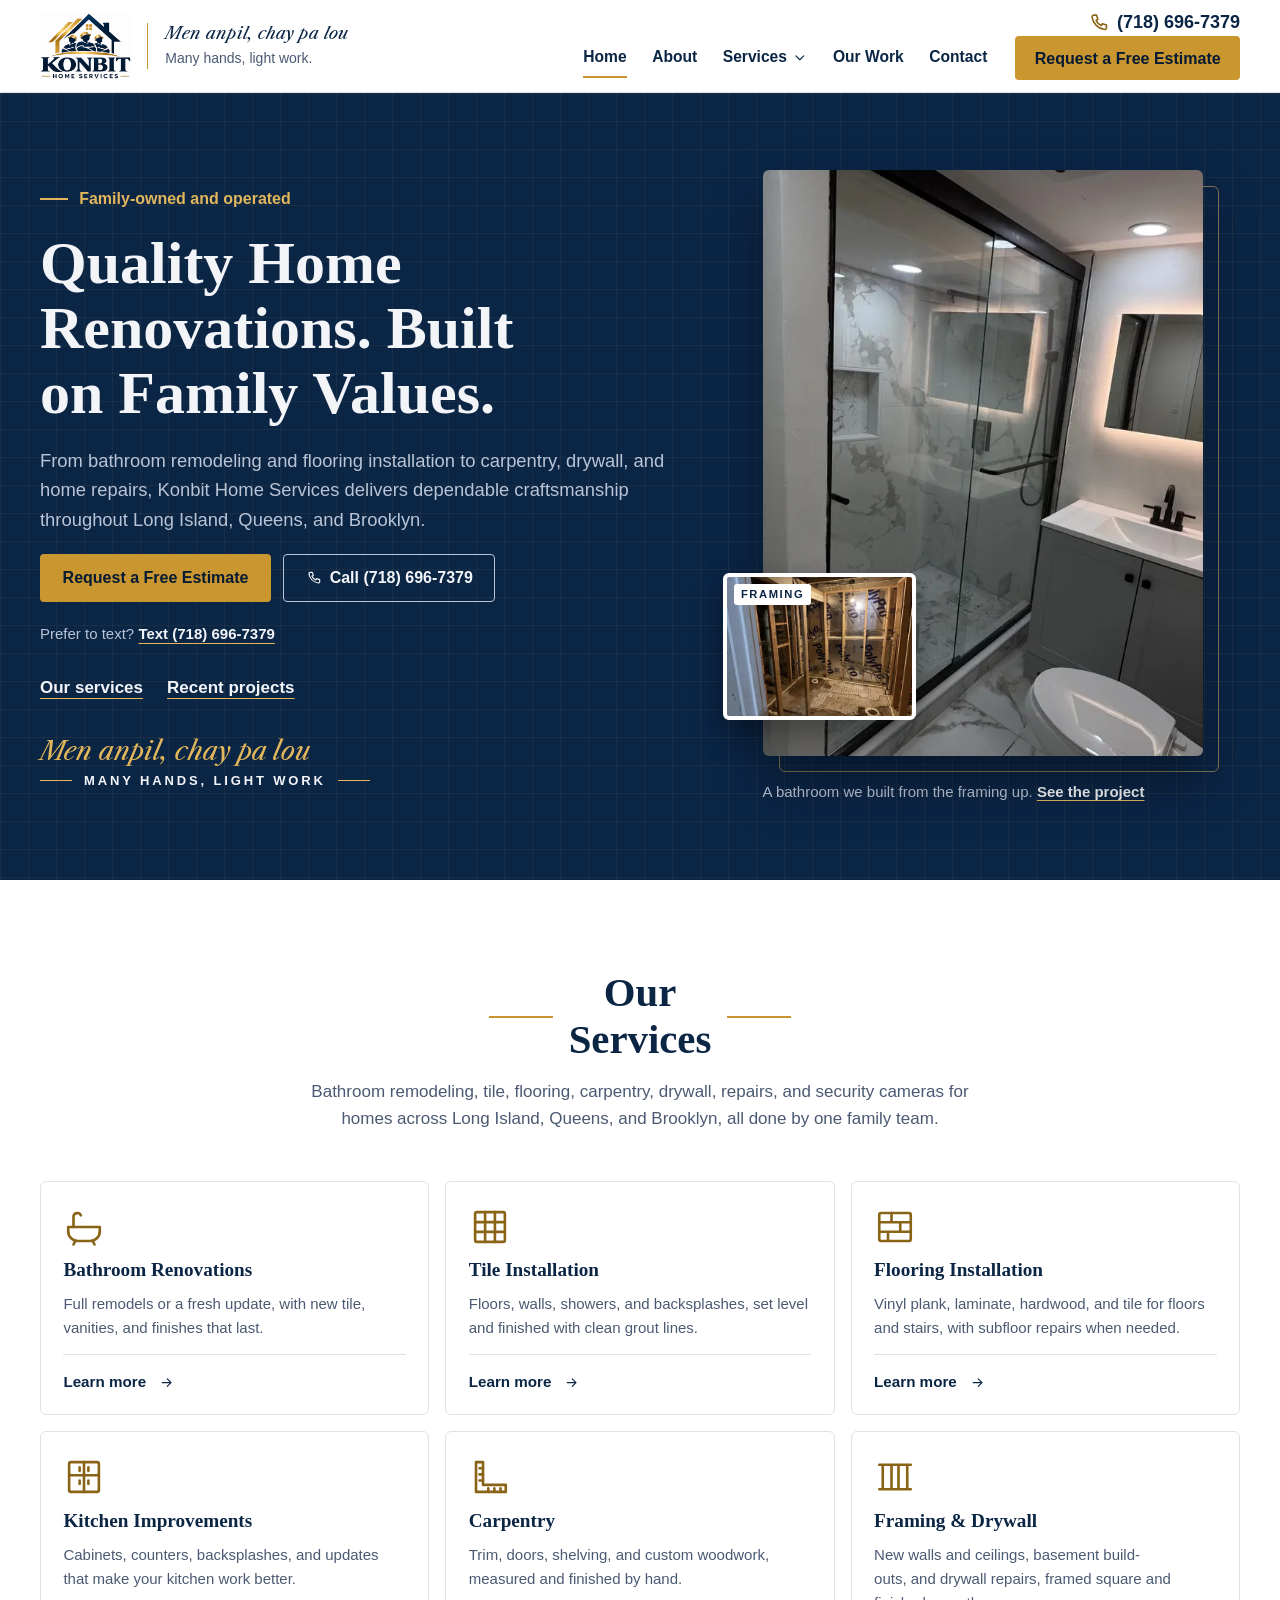
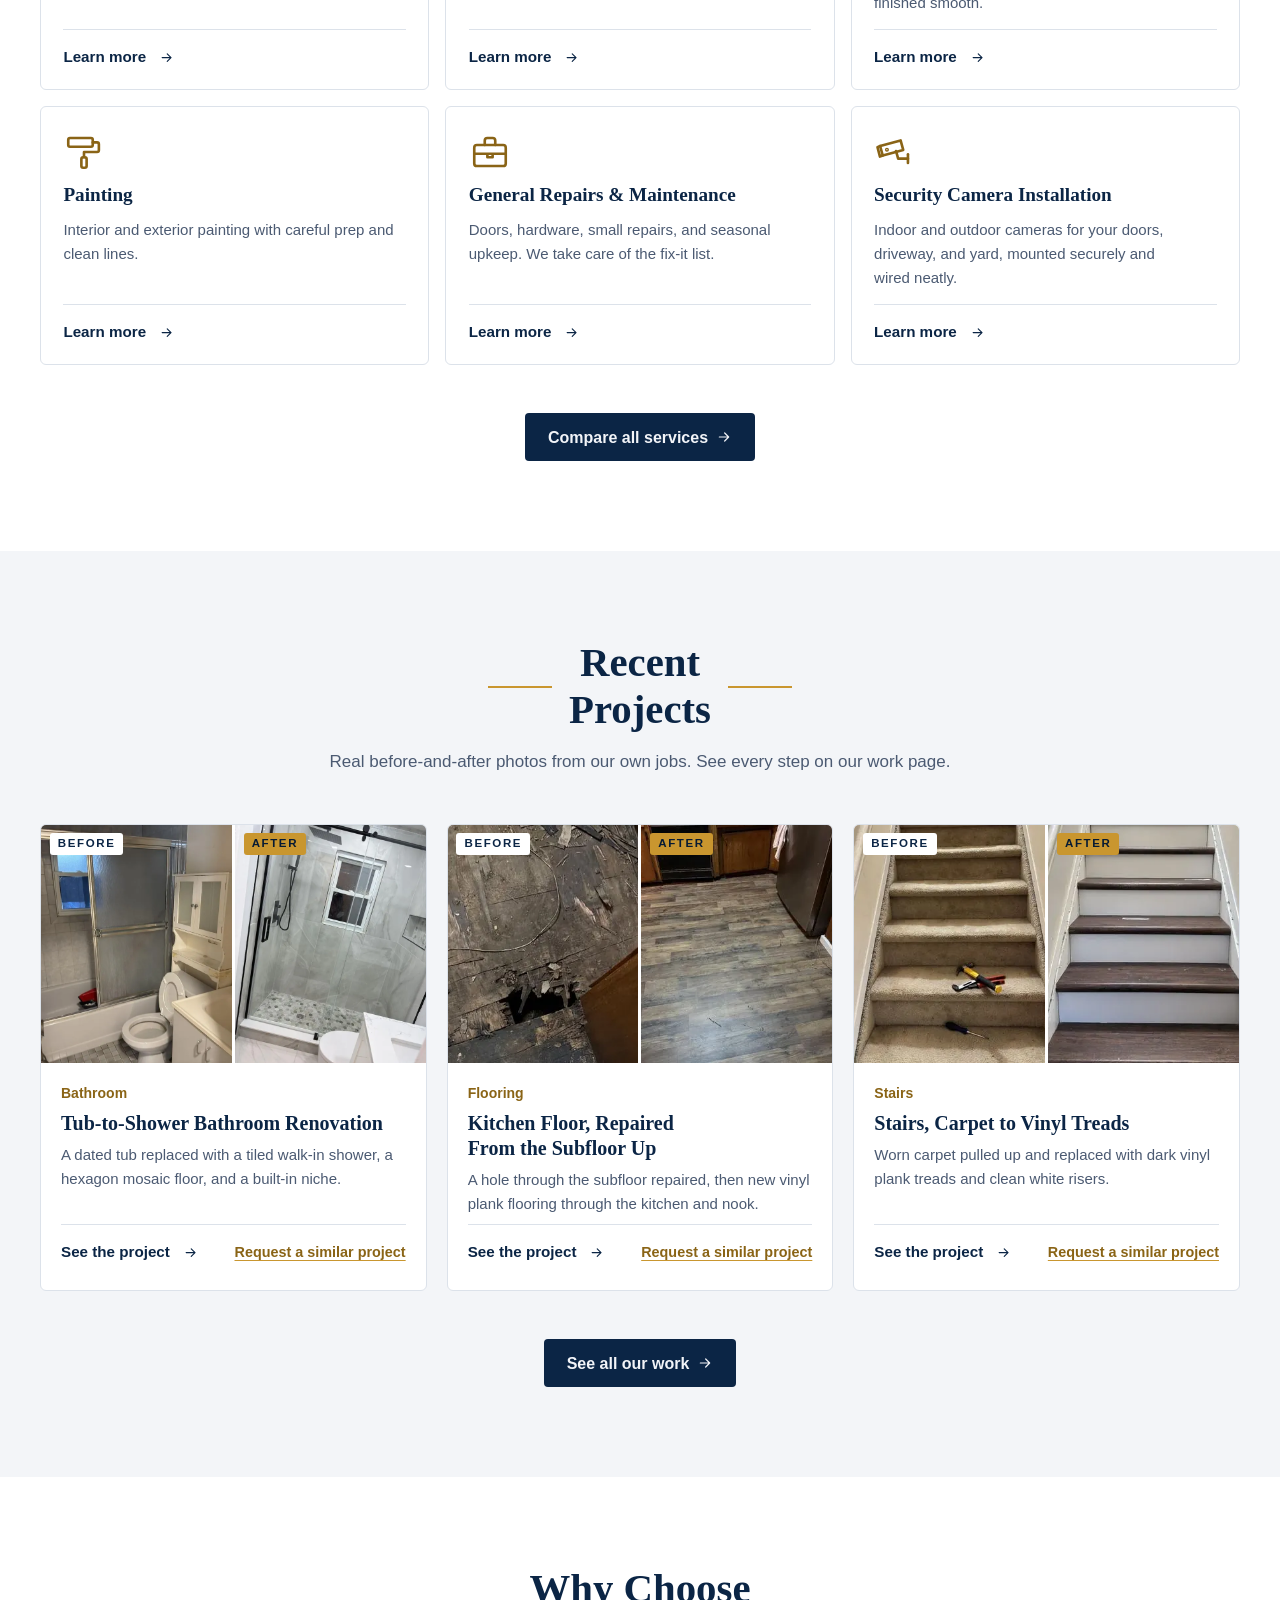
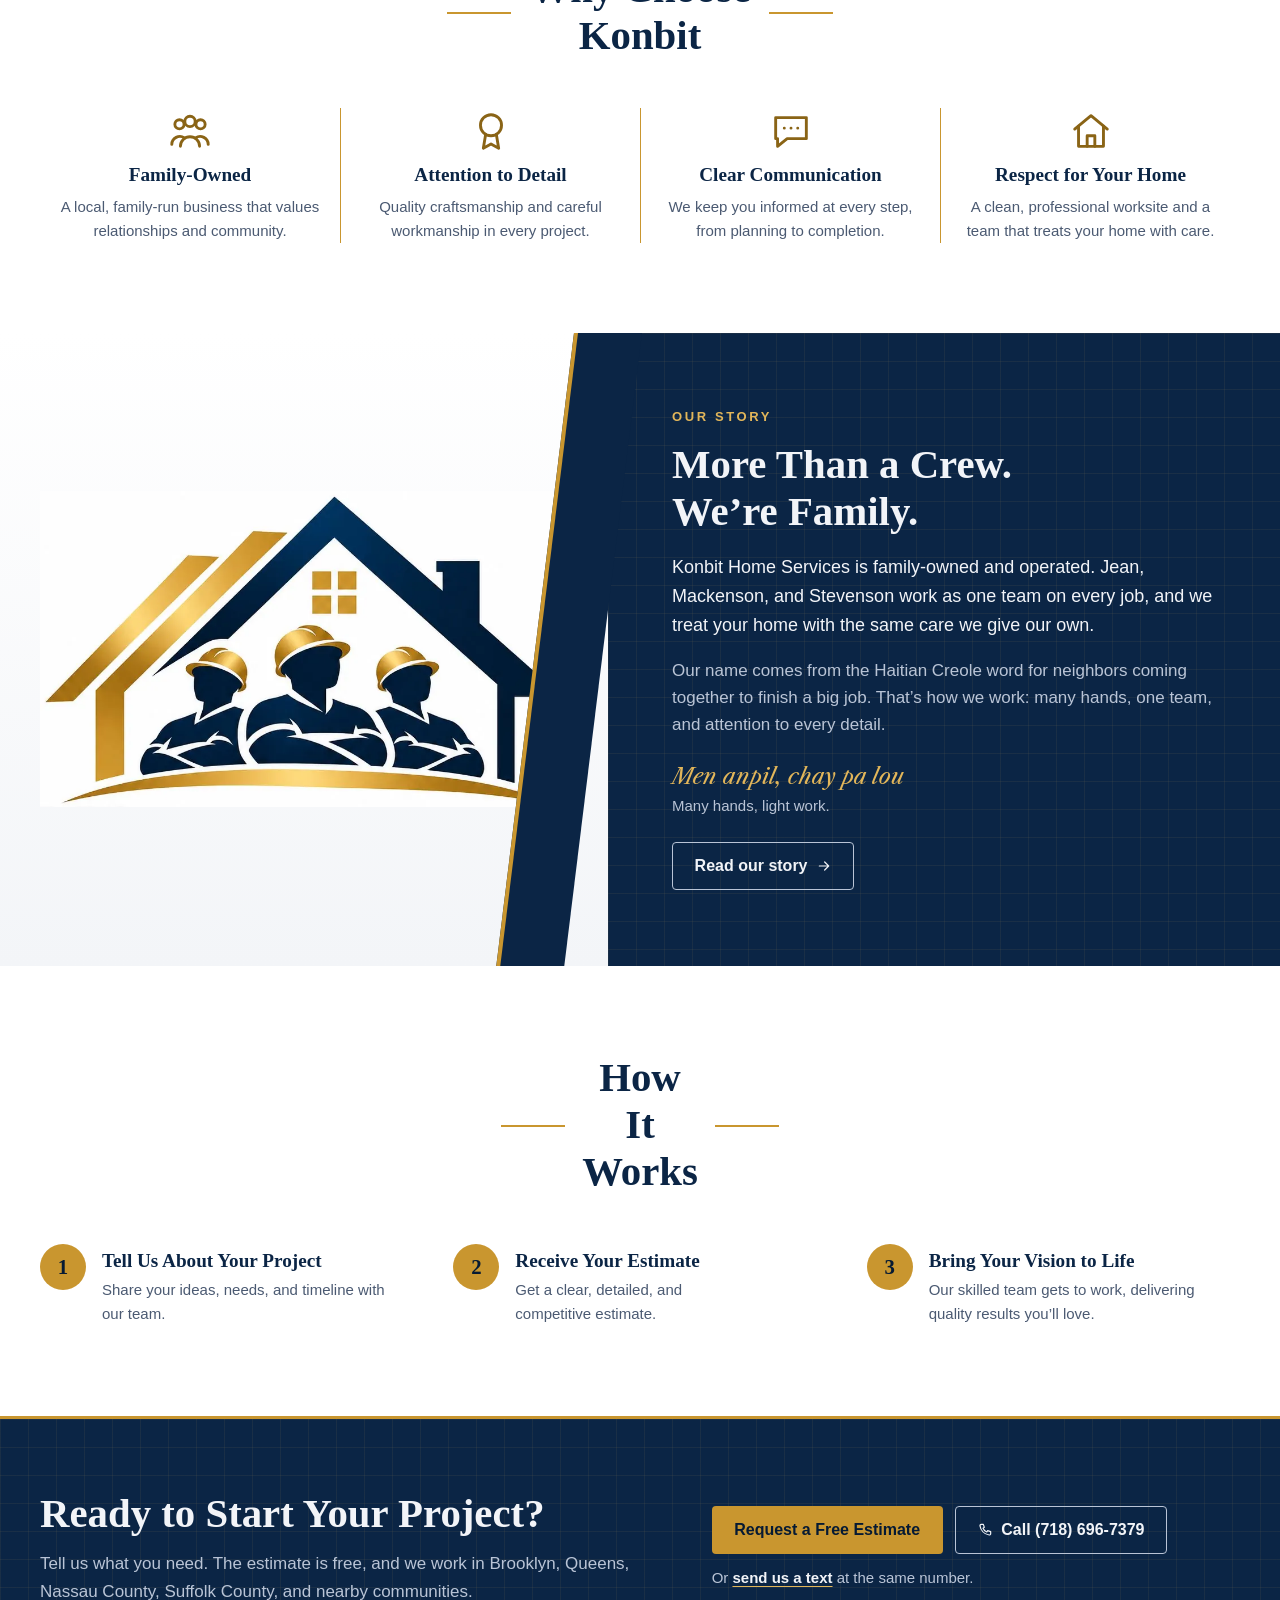
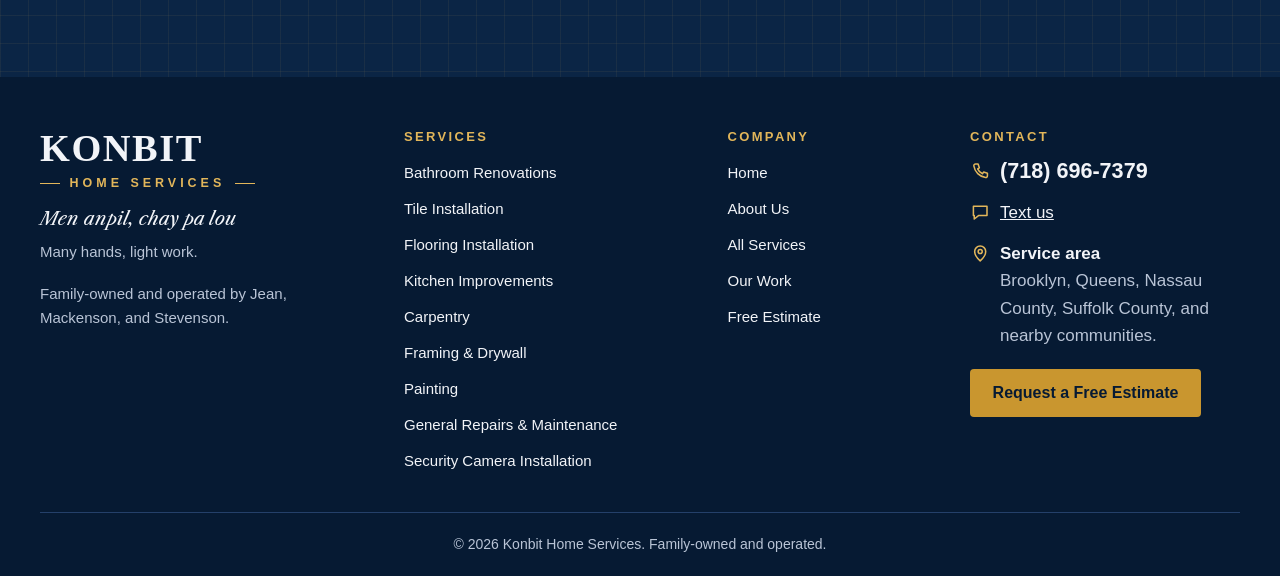
==== commit 75cb94bc: "Add Security Camera Installation as a service A new service page at /security-camera-installation co" ====
--- a/index.html
+++ b/index.html
@@ -5,7 +5,7 @@
 <meta name="viewport" content="width=device-width, initial-scale=1, viewport-fit=cover">
 <script>if(/\.html$/.test(location.pathname)&&history.replaceState)history.replaceState(null,'',location.pathname.replace(/(index)?\.html$/,'')+location.search+location.hash)</script>
 <title>Konbit Home Services | Home Renovations in Long Island, Queens &amp; Brooklyn</title>
-<meta name="description" content="Family-owned home improvement company serving Long Island (Nassau and Suffolk), Queens, and Brooklyn: bathroom remodeling, tile, flooring, carpentry, drywall, painting, and repairs. Free estimates: (718) 696-7379.">
+<meta name="description" content="Family-owned home improvement company serving Long Island (Nassau and Suffolk), Queens, and Brooklyn: bathroom remodeling, tile, flooring, carpentry, drywall, painting, repairs, and security cameras. Free estimates: (718) 696-7379.">
 <link rel="canonical" href="https://konbithomeservices.com/">
 <script type="application/ld+json">{
   "@context": "https://schema.org",
@@ -17,7 +17,7 @@
   "image": "https://konbithomeservices.com/img/og-image.jpg",
   "telephone": "+1-718-696-7379",
   "slogan": "Men anpil, chay pa lou (Many hands, light work)",
-  "description": "A family-owned home improvement company offering bathroom renovations, tile, flooring, kitchen improvements, carpentry, framing and drywall, painting, and home repairs.",
+  "description": "A family-owned home improvement company offering bathroom renovations, tile, flooring, kitchen improvements, carpentry, framing and drywall, painting, home repairs, and security camera installation.",
   "areaServed": [
     {
       "@type": "AdministrativeArea",
@@ -103,6 +103,14 @@
           "name": "General Repairs & Maintenance",
           "url": "https://konbithomeservices.com/home-repairs"
         }
+      },
+      {
+        "@type": "Offer",
+        "itemOffered": {
+          "@type": "Service",
+          "name": "Security Camera Installation",
+          "url": "https://konbithomeservices.com/security-camera-installation"
+        }
       }
     ]
   }
@@ -116,7 +124,7 @@
 <meta property="og:type" content="website">
 <meta property="og:site_name" content="Konbit Home Services">
 <meta property="og:title" content="Konbit Home Services: Quality Home Renovations, Built on Family Values">
-<meta property="og:description" content="Family-owned home improvement company serving Long Island (Nassau and Suffolk), Queens, and Brooklyn: bathroom remodeling, tile, flooring, carpentry, drywall, painting, and repairs. Free estimates: (718) 696-7379.">
+<meta property="og:description" content="Family-owned home improvement company serving Long Island (Nassau and Suffolk), Queens, and Brooklyn: bathroom remodeling, tile, flooring, carpentry, drywall, painting, repairs, and security cameras. Free estimates: (718) 696-7379.">
 <meta property="og:url" content="https://konbithomeservices.com/">
 <meta property="og:image" content="https://konbithomeservices.com/img/og-image.jpg">
 <meta property="og:image:width" content="1200">
@@ -151,6 +159,7 @@
     <symbol id="i-chev-left" viewBox="0 0 24 24"><path d="M15 6l-6 6 6 6"/></symbol>
     <symbol id="i-chev-right" viewBox="0 0 24 24"><path d="M9 6l6 6-6 6"/></symbol>
     <symbol id="i-expand" viewBox="0 0 24 24"><path d="M14 4h6v6M10 20H4v-6M20 4l-6.5 6.5M4 20l6.5-6.5"/></symbol>
+    <symbol id="i-camera" viewBox="0 0 24 24"><path d="M3.5 8.6 15.2 5.4l1.5 5.4L5 14z"/><path d="M3.5 8.6 2 9.2l1.4 5.4L5 14"/><path d="M12.6 11.5l1.2 4.3h5.6"/><path d="M19.4 13.3v5"/><circle cx="7.4" cy="10.7" r=".4"/></symbol>
     <symbol id="i-check" viewBox="0 0 24 24"><path d="M5 12.5l4.5 4.5L19 7.5"/></symbol>
     <symbol id="i-mail" viewBox="0 0 24 24"><rect x="3.5" y="5.5" width="17" height="13" rx="1.5"/><path d="M4 7l8 6 8-6"/></symbol>
     <symbol id="i-lock" viewBox="0 0 24 24"><rect x="5" y="10.5" width="14" height="10" rx="1.5"/><path d="M8.5 10.5V7.5a3.5 3.5 0 0 1 7 0v3"/></symbol>
@@ -190,6 +199,7 @@
               <li><a href="/framing-drywall">Framing &amp; Drywall</a></li>
               <li><a href="/painting">Painting</a></li>
               <li><a href="/home-repairs">General Repairs &amp; Maintenance</a></li>
+              <li><a href="/security-camera-installation">Security Camera Installation</a></li>
               <li class="dropdown-all"><a href="/services">See all services</a></li>
             </ul>
           </li>
@@ -246,7 +256,7 @@
     <div class="wrap">
       <div class="section-head">
         <h2 class="section-title" id="services-title">Our Services</h2>
-        <p class="section-intro">Bathroom remodeling, tile, flooring, carpentry, drywall, and repairs for homes across Long Island, Queens, and Brooklyn, all done by one family team.</p>
+        <p class="section-intro">Bathroom remodeling, tile, flooring, carpentry, drywall, repairs, and security cameras for homes across Long Island, Queens, and Brooklyn, all done by one family team.</p>
       </div>
       <ul class="service-grid">
         <li class="service-card reveal">
@@ -296,6 +306,12 @@
           <h3><a href="/home-repairs">General Repairs &amp; Maintenance</a></h3>
           <p>Doors, hardware, small repairs, and seasonal upkeep. We take care of the fix-it list.</p>
           <a class="card-link" href="/home-repairs">Learn more<span class="sr-only"> about general repairs &amp; maintenance</span> <svg class="icon icon-sm" aria-hidden="true"><use href="#i-arrow"></use></svg></a>
+        </li>
+        <li class="service-card reveal">
+          <svg class="icon service-icon" aria-hidden="true"><use href="#i-camera"></use></svg>
+          <h3><a href="/security-camera-installation">Security Camera Installation</a></h3>
+          <p>Indoor and outdoor cameras for your doors, driveway, and yard, mounted securely and wired neatly.</p>
+          <a class="card-link" href="/security-camera-installation">Learn more<span class="sr-only"> about security camera installation</span> <svg class="icon icon-sm" aria-hidden="true"><use href="#i-arrow"></use></svg></a>
         </li>
       </ul>
       <div class="section-cta"><a class="btn btn-navy" href="/services">Compare all services <svg class="icon icon-sm" aria-hidden="true"><use href="#i-arrow"></use></svg></a></div>
@@ -456,6 +472,7 @@
         <li><a href="/framing-drywall">Framing &amp; Drywall</a></li>
         <li><a href="/painting">Painting</a></li>
         <li><a href="/home-repairs">General Repairs &amp; Maintenance</a></li>
+        <li><a href="/security-camera-installation">Security Camera Installation</a></li>
       </ul>
     </nav>
     <nav class="footer-links" aria-labelledby="footer-company">
--- a/styles.css
+++ b/styles.css
@@ -67,6 +67,7 @@
   line-height: 1.6;
   -webkit-font-smoothing: antialiased;
   overflow-x: hidden;
+  overflow-x: clip;
 }
 body::before {
   content: "";
@@ -172,8 +173,7 @@
 .menu-toggle[aria-expanded="true"] .burger span:nth-child(2) { opacity: 0; transform: scaleX(.2); }
 .menu-toggle[aria-expanded="true"] .burger span:nth-child(3) { transform: rotate(-45deg); }
 .menu-label { min-width: 2.9em; text-align: left; }
-.menu-scrim { position: fixed; inset: 0; z-index: 40; background: var(--scrim-soft); }
-html.menu-locked, html.menu-locked body { overflow: hidden; }
+.menu-scrim { position: fixed; inset: 0; z-index: 40; background: var(--scrim-soft); touch-action: none; }
 
 .nav-panel {
   display: none;
@@ -1061,3 +1061,75 @@
     border-top: 2px solid var(--gold); border-right: 2px solid var(--gold); transform: rotate(45deg);
   }
 }
+
+/* Repair write-ups: what was wrong, what we did, what the customer got */
+.project-location { display: inline-flex; align-items: center; gap: .4rem; font-weight: 600; color: var(--navy); }
+.project-location .icon { color: var(--gold-ink); }
+.project-facts { display: grid; gap: 1rem; grid-template-columns: minmax(0, 1fr); margin: 0; }
+@media (min-width: 900px) { .project-facts:not(.is-stacked) { grid-template-columns: repeat(3, minmax(0, 1fr)); gap: 1.5rem; } }
+.project-facts > div { padding-top: .75rem; border-top: 2px solid var(--gold); }
+.project-facts dt { font: 700 1.05rem/1.3 var(--font-display); color: var(--navy); }
+.project-facts dd { margin: .3rem 0 0; font-size: var(--step-0); color: var(--muted); }
+.project-facts.is-stacked { gap: .85rem; }
+.project-note {
+  max-width: 46rem; padding: .8rem 1rem;
+  background: var(--mist); border-left: 3px solid var(--gold); border-radius: 0 var(--radius) var(--radius) 0;
+  font-size: var(--step-0); color: var(--ink);
+}
+@media (min-width: 760px) { .ba-pair.is-even { grid-template-columns: minmax(0, 2fr) minmax(0, 3fr); } }
+.ba-pair.is-even .shot-open img { aspect-ratio: 4 / 3; object-fit: cover; }
+.shot-progress .shot-tag { background: var(--navy); color: var(--on-navy); }
+/* Two steps: photo beside the words, so the steps don't outsize the finished photo */
+@media (min-width: 640px) {
+  .build-steps.is-two { grid-template-columns: minmax(0, 1fr); }
+  .build-steps.is-two .build-step { grid-template-columns: minmax(0, 15rem) minmax(0, 1fr); gap: 1.25rem; align-items: center; }
+}
+@media (min-width: 1000px) {
+  .build-steps.is-two { grid-template-columns: repeat(2, minmax(0, 1fr)); gap: 2rem; }
+  .build-steps.is-two .build-step { grid-template-columns: minmax(0, 14rem) minmax(0, 1fr); }
+}
+
+/* The same write-ups on service pages, led by a large photo of the result */
+.story-list { display: flex; flex-direction: column; gap: 1.5rem; }
+.repair-story {
+  display: grid; grid-template-columns: minmax(0, 1fr); overflow: hidden;
+  background: var(--paper); border: 1px solid var(--rule); border-radius: var(--radius);
+}
+.rs-photos { position: relative; min-width: 0; background: var(--mist); }
+.rs-main { width: 100%; aspect-ratio: 4 / 3; object-fit: cover; }
+.rs-photos > .shot-tag { top: .8rem; left: .8rem; }
+.rs-photos > .shot-tag.is-after { background: var(--gold); color: var(--navy-deep); }
+.rs-photos > .shot-tag.is-progress { background: var(--navy); color: var(--on-navy); }
+.rs-inset {
+  position: absolute; left: .8rem; bottom: .8rem; width: 34%;
+  border: 3px solid var(--paper); border-radius: var(--radius); overflow: hidden;
+  background: var(--paper); box-shadow: 0 10px 24px rgba(6, 26, 51, .25);
+}
+.rs-inset img { width: 100%; aspect-ratio: 4 / 3; object-fit: cover; }
+.rs-inset .shot-tag { top: .35rem; left: .35rem; padding: .22rem .4rem; font-size: .65rem; }
+.rs-body { display: flex; flex-direction: column; gap: .75rem; min-width: 0; padding: clamp(1.25rem, 3vw, 2rem); }
+.rs-title { font-size: clamp(1.35rem, 1.2rem + .6vw, 1.6rem); color: var(--navy); }
+.rs-links {
+  display: flex; flex-wrap: wrap; align-items: center; justify-content: space-between; gap: 0 1rem;
+  margin-top: auto; padding-top: .35rem; border-top: 1px solid var(--rule);
+}
+@media (min-width: 900px) {
+  .repair-story { grid-template-columns: minmax(0, 1.15fr) minmax(0, 1fr); }
+  .rs-photos { min-height: 380px; }
+  .rs-main { position: absolute; inset: 0; height: 100%; aspect-ratio: auto; }
+}
+
+/* A service without project photos yet: its icon on the blueprint grid */
+.svc-art {
+  display: grid; place-items: center; aspect-ratio: 4 / 3; margin: 0;
+  background-color: var(--navy);
+  background-image:
+    linear-gradient(var(--grid) 1px, transparent 1px),
+    linear-gradient(90deg, var(--grid) 1px, transparent 1px);
+  background-size: 28px 28px;
+  border-radius: var(--radius);
+}
+.svc-art .icon { width: 38%; height: auto; aspect-ratio: 1; color: var(--gold-bright); stroke-width: 1.1; }
+
+/* Nine services: three across on wide screens */
+@media (min-width: 1000px) { .service-grid { grid-template-columns: repeat(3, minmax(0, 1fr)); } }
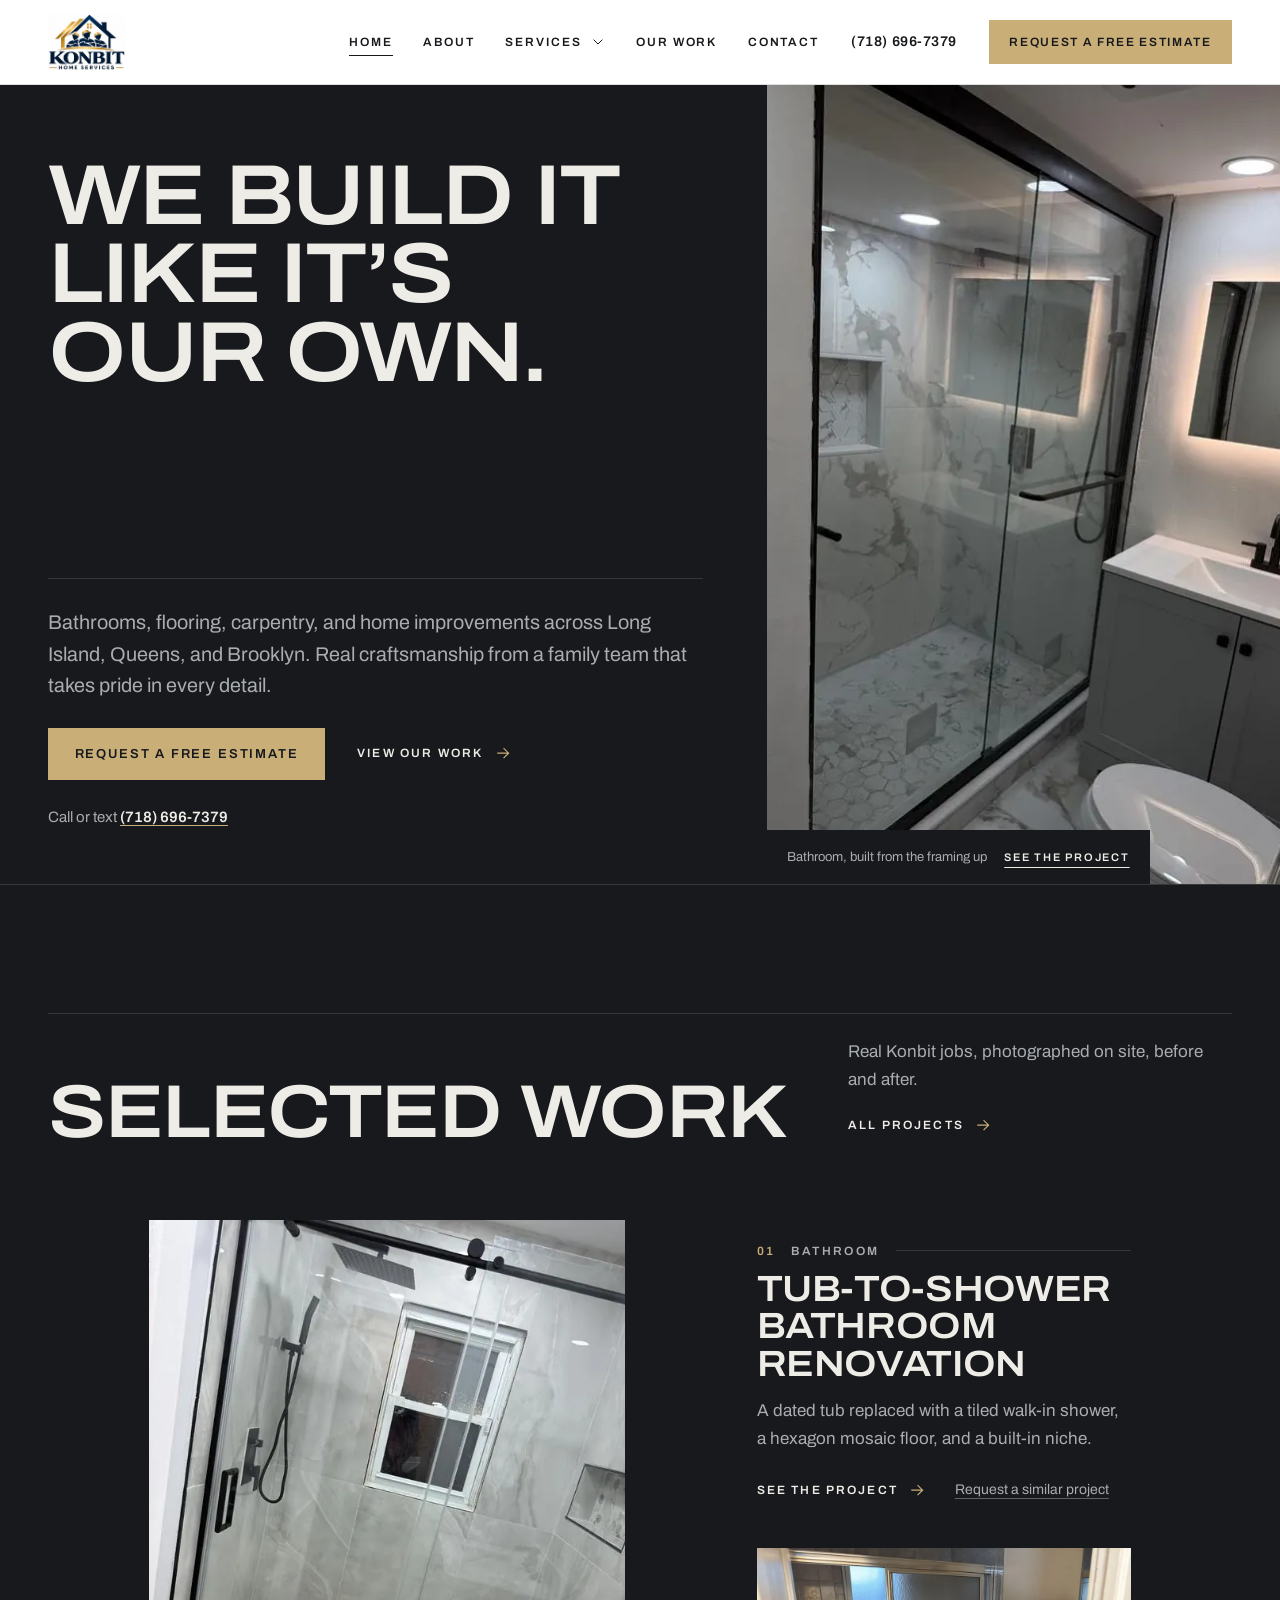
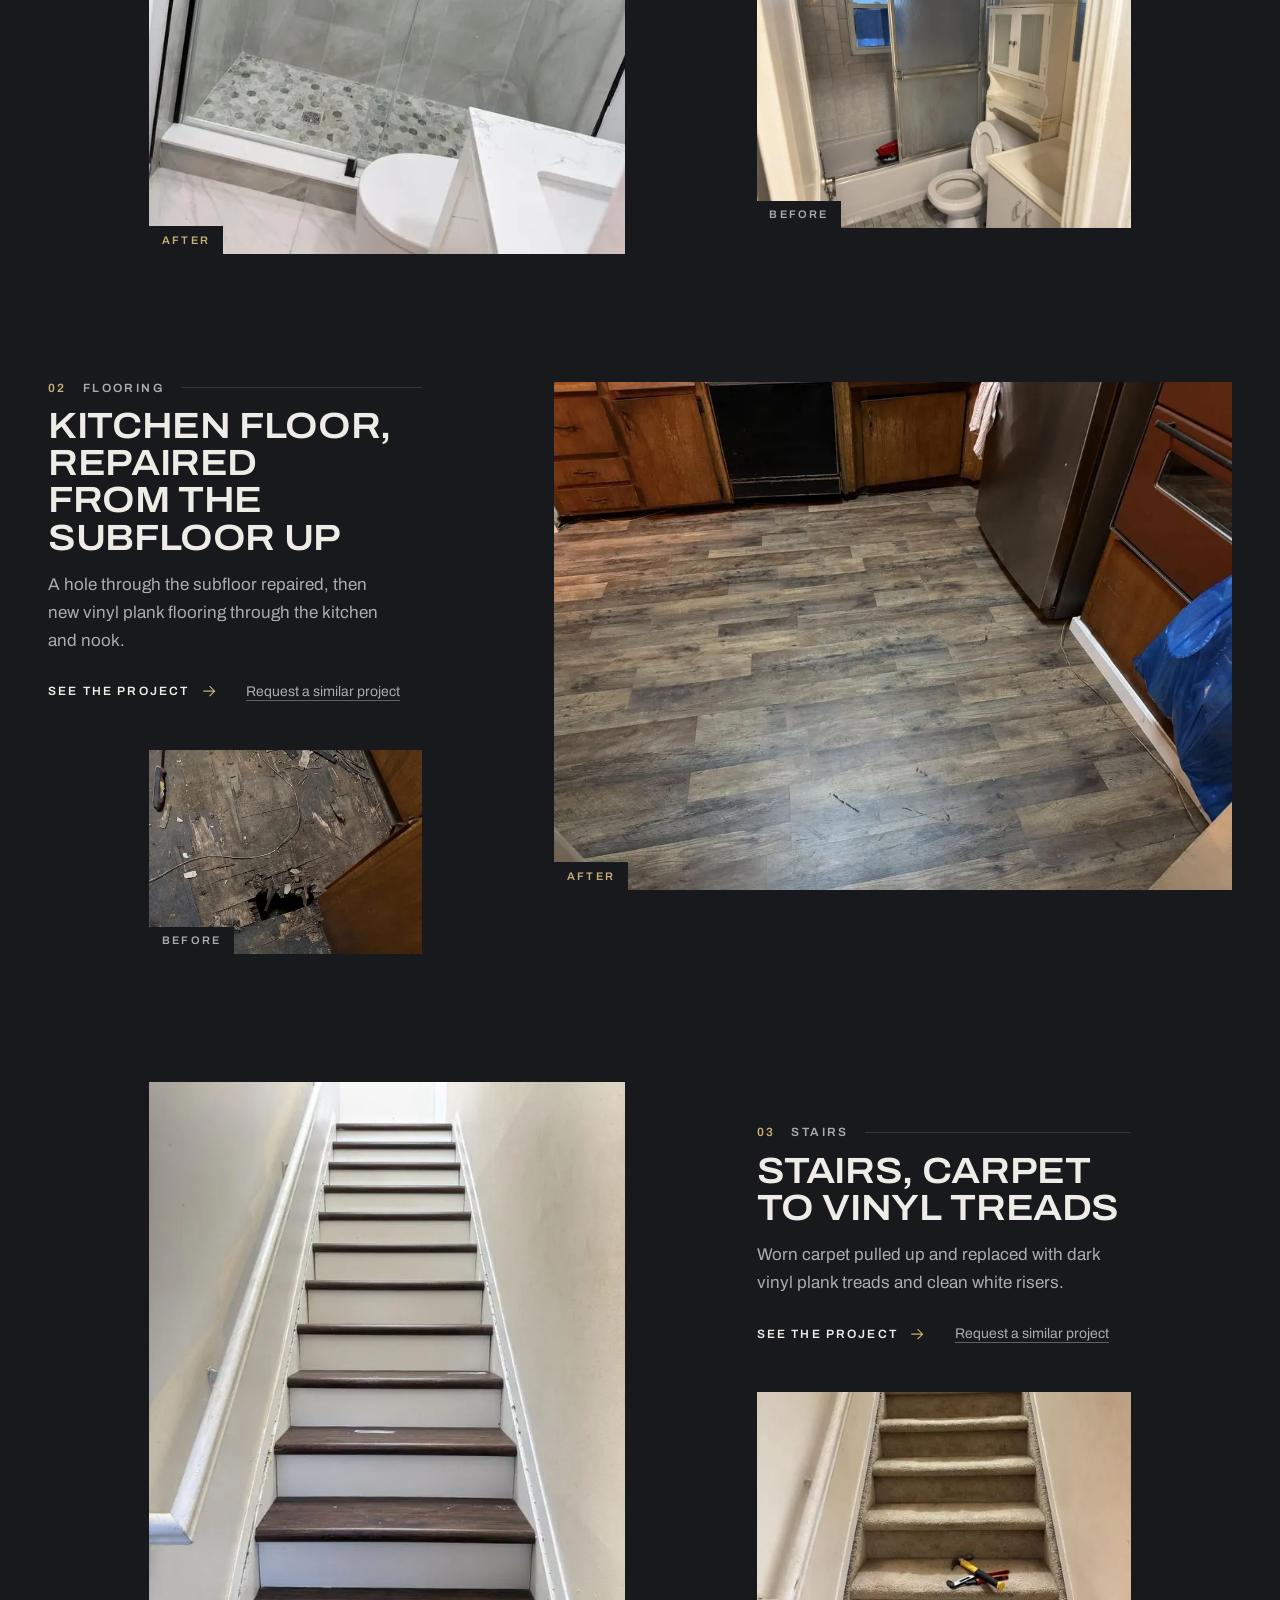
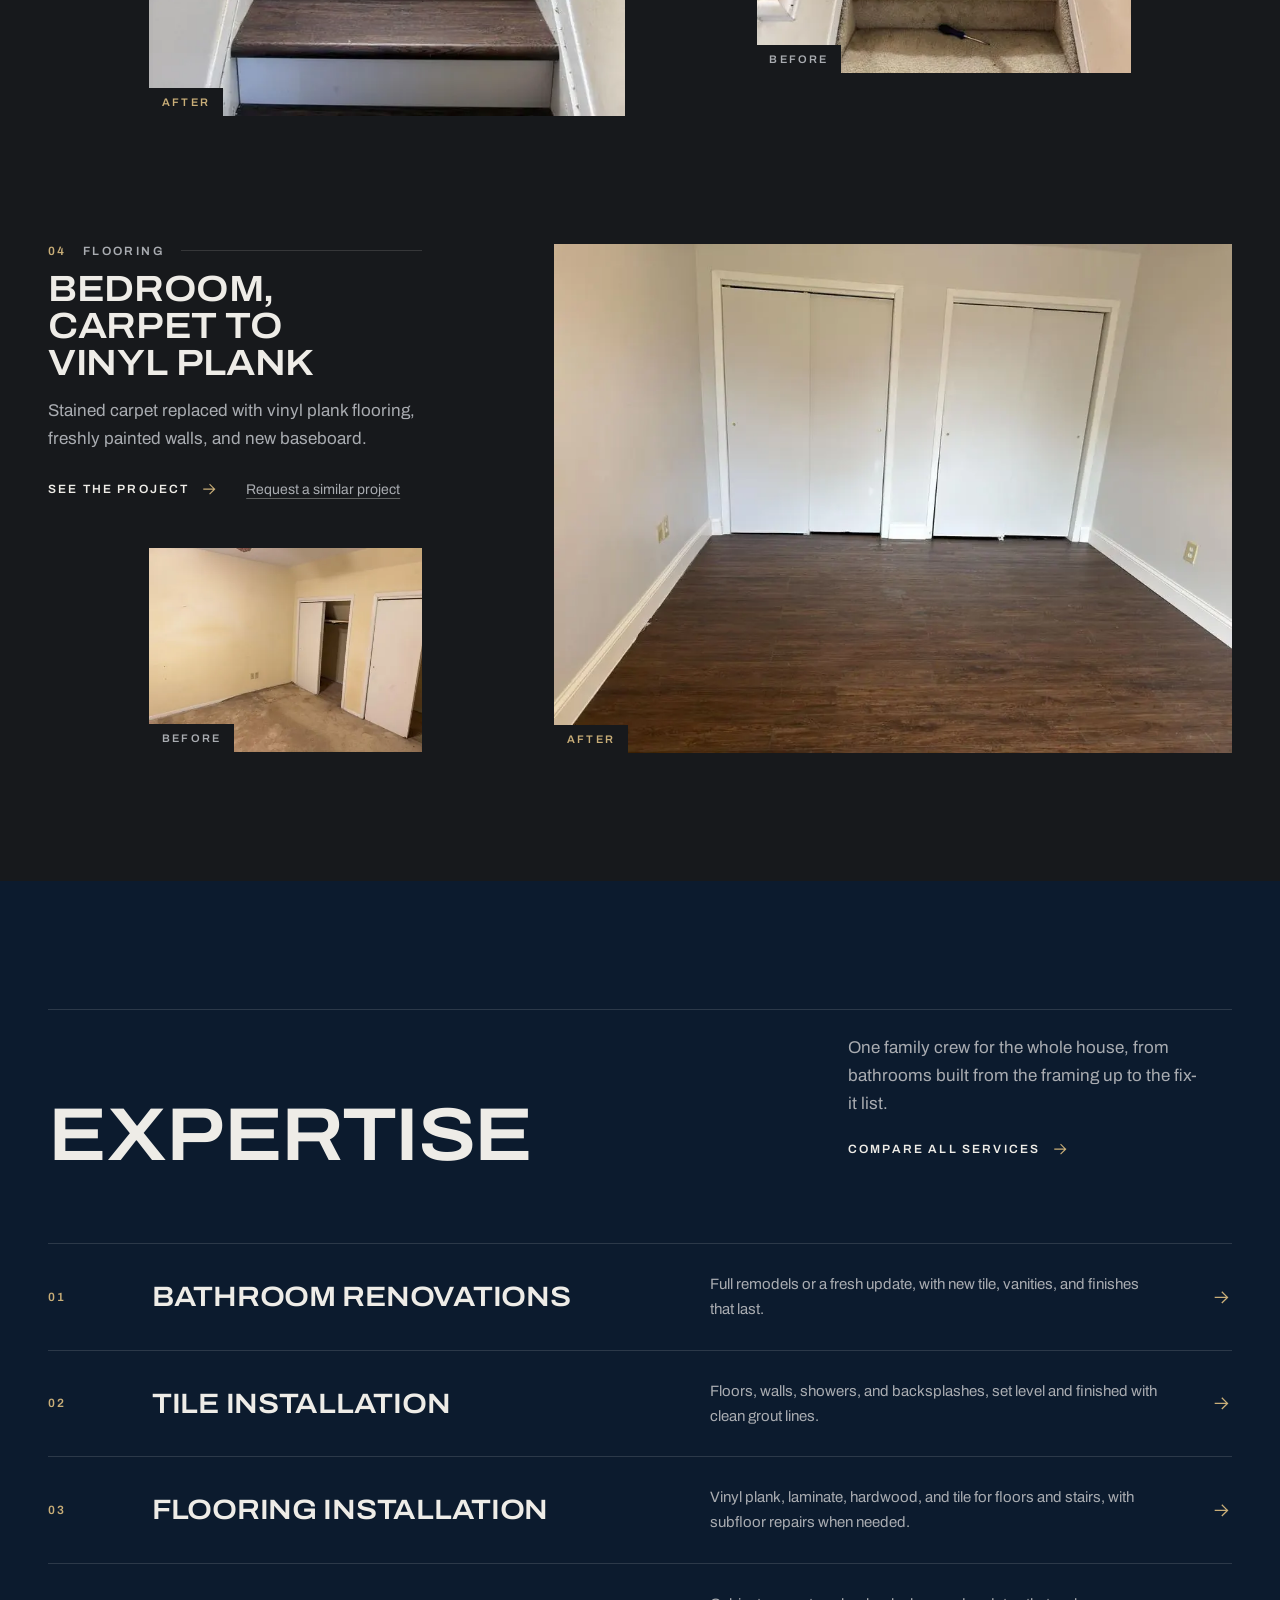
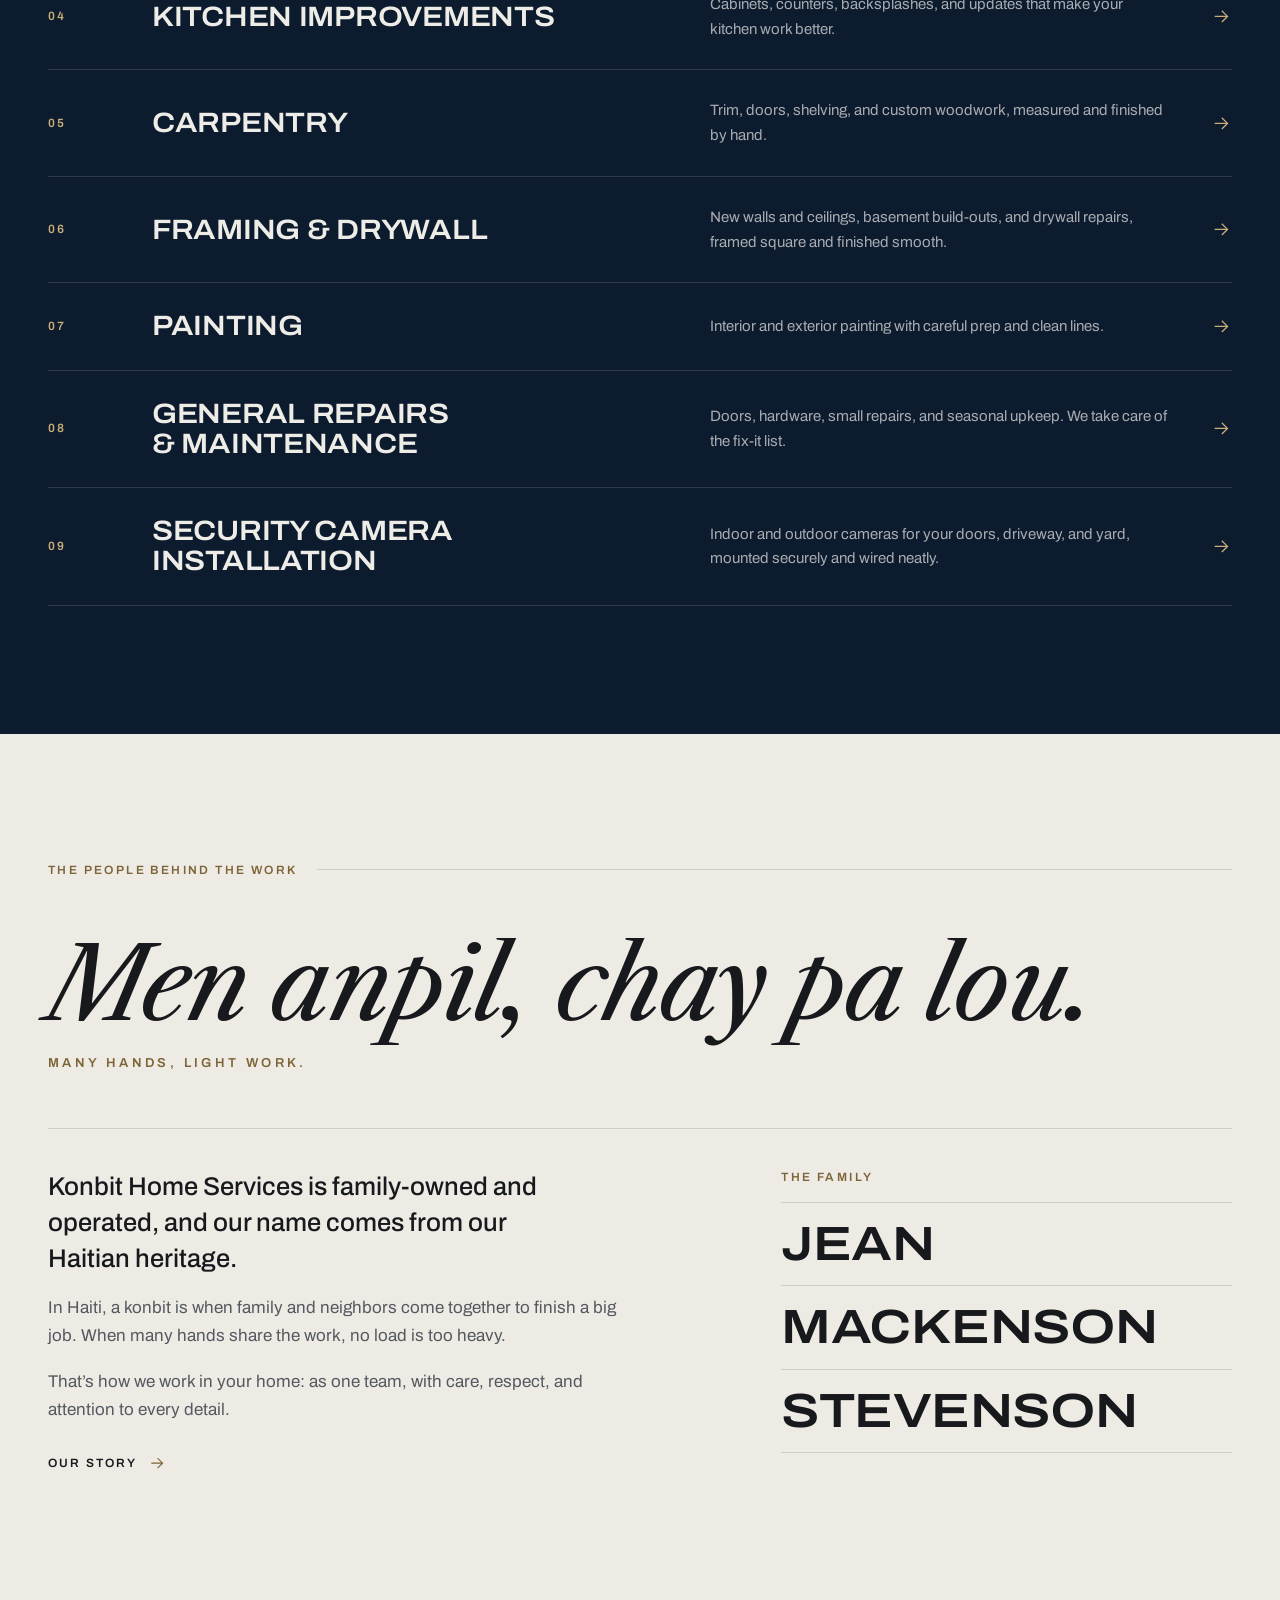
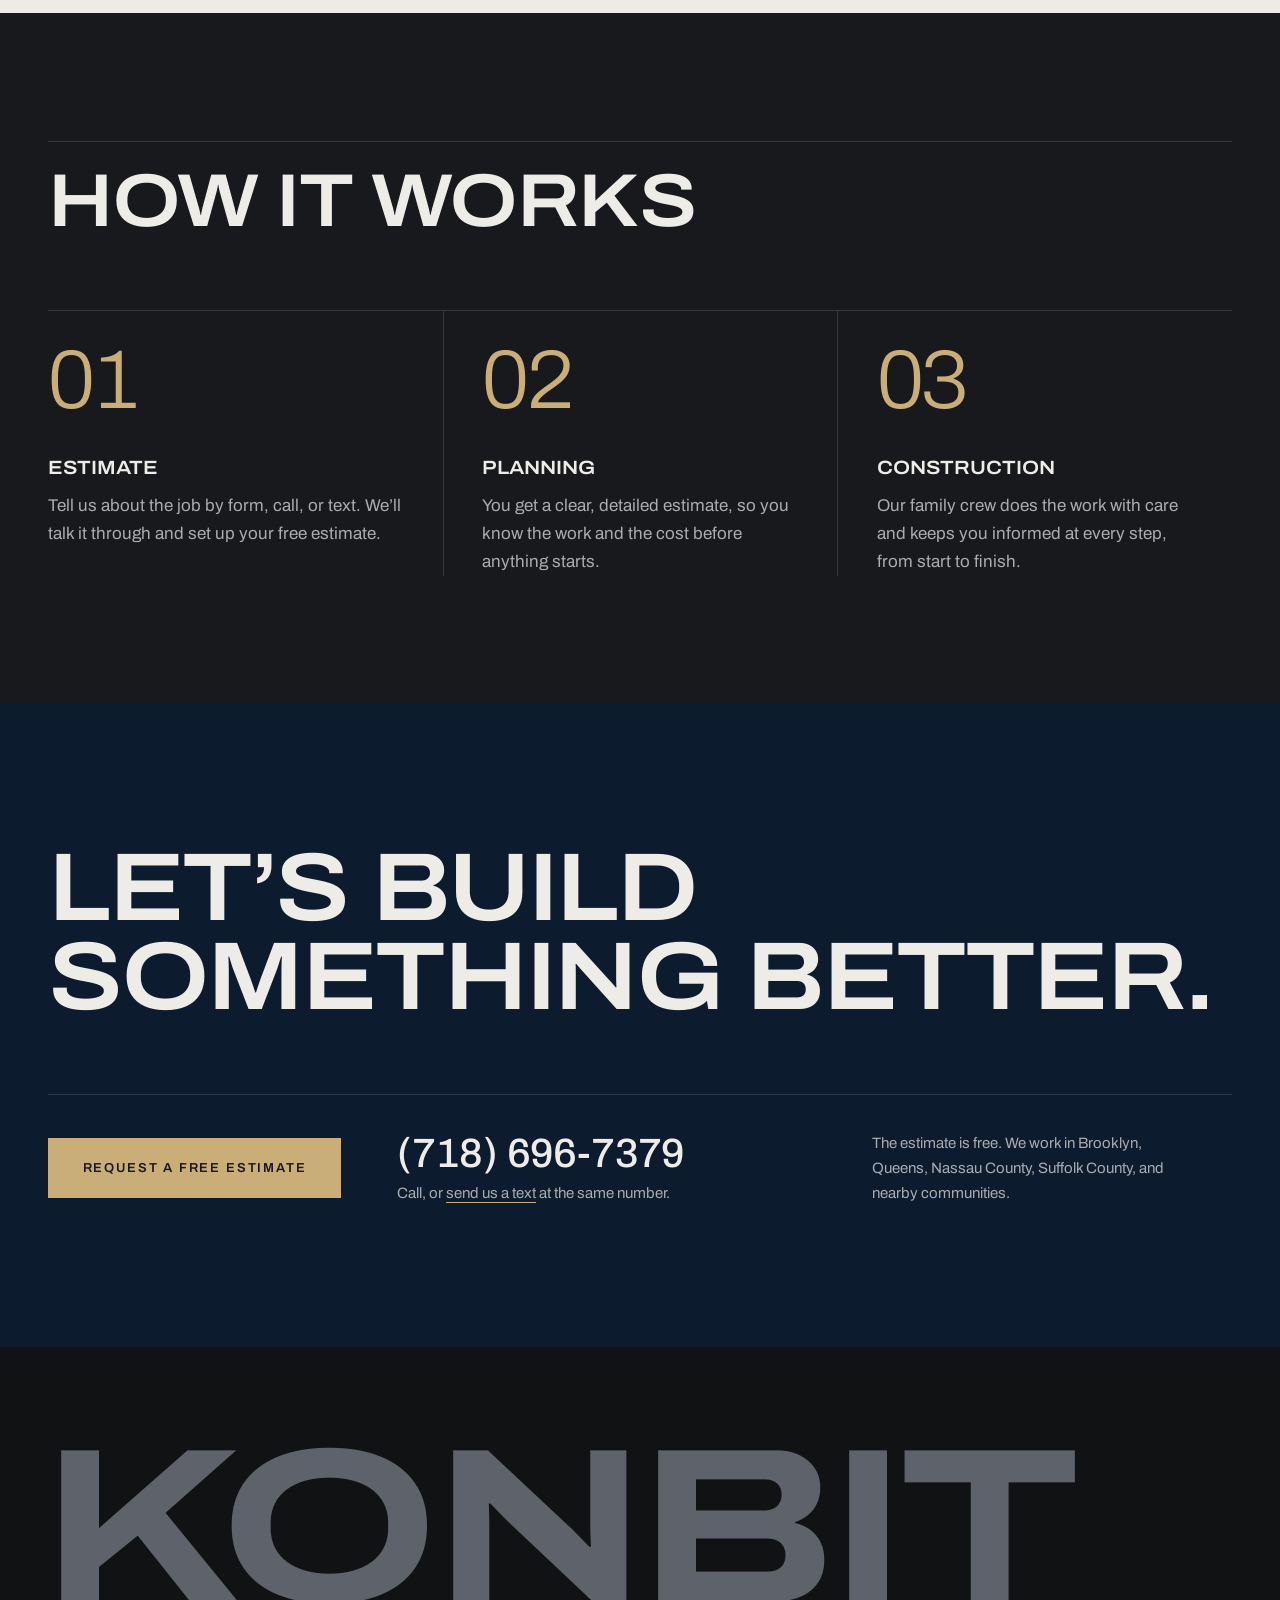
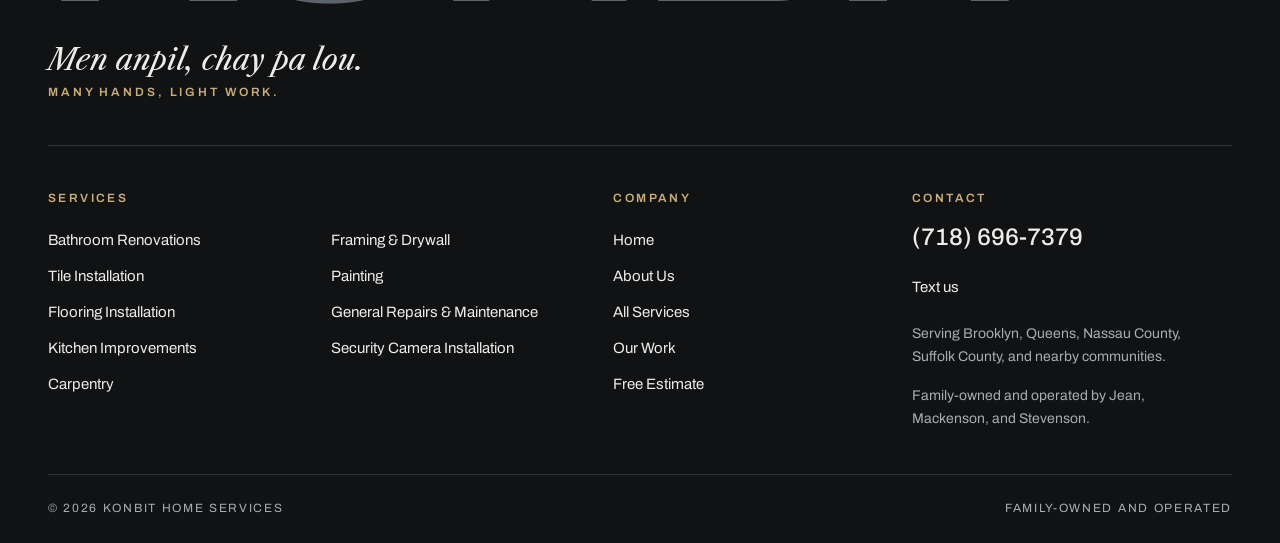
==== commit 7709b74f: "Architectural redesign (for review, not live) Charcoal and deep navy surfaces, oversized wide Archiv" ====
--- a/index.html
+++ b/index.html
@@ -115,9 +115,8 @@
     ]
   }
 }</script>
-<link rel="preload" href="fonts/figtree-latin-400-normal.woff2" as="font" type="font/woff2" crossorigin>
-<link rel="preload" href="fonts/libre-caslon-text-latin-700-normal.woff2" as="font" type="font/woff2" crossorigin>
-<meta name="theme-color" content="#0B2545">
+<link rel="preload" href="fonts/archivo-latin-wdth-normal.woff2" as="font" type="font/woff2" crossorigin>
+<meta name="theme-color" content="#FFFFFF">
 <link rel="icon" href="favicon.ico" sizes="any">
 <link rel="icon" type="image/png" sizes="32x32" href="favicon-32.png">
 <link rel="apple-touch-icon" href="apple-touch-icon.png">
@@ -173,24 +172,15 @@
     <a class="brand" href="/">
       <img src="img/konbit-logo.png" alt="Konbit Home Services home" width="330" height="240">
     </a>
-    <div class="brand-motto">
-      <p class="hm-kreyol" lang="ht">Men anpil, chay pa lou</p>
-      <p class="hm-en">Many hands, light work.</p>
-    </div>
-    <div class="header-right">
-      <p class="header-phone">
-        <svg class="icon" aria-hidden="true"><use href="#i-phone"></use></svg>
-        <a href="tel:+17186967379">(718) 696-7379</a>
-      </p>
-      <nav class="nav-panel" id="site-nav" aria-label="Main">
-        <ul class="nav-list">
-          <li><a class="nav-link is-current" href="/" aria-current="page">Home</a></li>
-          <li><a class="nav-link" href="/about">About</a></li>
-          <li class="nav-dropdown">
-            <button class="nav-link nav-dropdown-btn" id="services-toggle" type="button" aria-expanded="false" aria-controls="services-menu">
-              Services <svg class="icon icon-sm" aria-hidden="true"><use href="#i-chevron"></use></svg>
-            </button>
-            <ul class="dropdown-panel" id="services-menu" hidden>
+    <nav class="nav-panel" id="site-nav" aria-label="Main">
+      <ul class="nav-list">
+        <li><a class="nav-link is-current" href="/" aria-current="page">Home</a></li>
+        <li><a class="nav-link" href="/about">About</a></li>
+        <li class="nav-dropdown">
+          <button class="nav-link nav-dropdown-btn" id="services-toggle" type="button" aria-expanded="false" aria-controls="services-menu">
+            Services <svg class="icon icon-sm" aria-hidden="true"><use href="#i-chevron"></use></svg>
+          </button>
+          <ul class="dropdown-panel" id="services-menu" hidden>
               <li><a href="/bathroom-renovations">Bathroom Renovations</a></li>
               <li><a href="/tile-installation">Tile Installation</a></li>
               <li><a href="/flooring-installation">Flooring Installation</a></li>
@@ -200,16 +190,16 @@
               <li><a href="/painting">Painting</a></li>
               <li><a href="/home-repairs">General Repairs &amp; Maintenance</a></li>
               <li><a href="/security-camera-installation">Security Camera Installation</a></li>
-              <li class="dropdown-all"><a href="/services">See all services</a></li>
-            </ul>
-          </li>
-          <li><a class="nav-link" href="/our-work">Our Work</a></li>
-          <li><a class="nav-link" href="/contact">Contact</a></li>
-        </ul>
-        <a class="btn btn-gold nav-cta" href="/contact">Request a Free Estimate</a>
-        <a class="btn btn-outline nav-call" href="tel:+17186967379"><svg class="icon icon-sm" aria-hidden="true"><use href="#i-phone"></use></svg> Call (718) 696-7379</a>
-      </nav>
-    </div>
+            <li class="dropdown-all"><a href="/services">See all services</a></li>
+          </ul>
+        </li>
+        <li><a class="nav-link" href="/our-work">Our Work</a></li>
+        <li><a class="nav-link" href="/contact">Contact</a></li>
+      </ul>
+      <a class="nav-phone" href="tel:+17186967379">(718) 696-7379</a>
+      <a class="btn btn-gold nav-cta" href="/contact">Request a Free Estimate</a>
+      <a class="btn btn-outline nav-call" href="tel:+17186967379">Call (718) 696-7379</a>
+    </nav>
     <button class="menu-toggle" id="menu-toggle" type="button" aria-expanded="false" aria-controls="site-nav">
       <span class="burger" aria-hidden="true"><span></span><span></span><span></span></span>
       <span class="menu-label">Menu</span>
@@ -219,295 +209,247 @@
 <div class="menu-scrim" id="menu-scrim" hidden></div>
 
 <main id="main">
-  <section class="hero" id="top" aria-labelledby="hero-title">
-    <div class="wrap hero-inner">
-      <div class="hero-copy">
-        <p class="hero-kicker">Family-owned and operated</p>
-        <h1 id="hero-title">Quality Home Renovations. Built on Family Values.</h1>
-        <p class="hero-lede">From bathroom remodeling and flooring installation to carpentry, drywall, and home repairs, Konbit Home Services delivers dependable craftsmanship throughout Long Island, Queens, and Brooklyn.</p>
-        <div class="hero-actions">
+  <section class="hero hero-arch" id="top" aria-labelledby="hero-title">
+    <div class="hero-arch-copy">
+      <h1 class="hero-arch-title" id="hero-title"><span>We build it</span> <span>like it’s</span> <span>our own.</span></h1>
+      <div class="hero-arch-body">
+        <p class="hero-arch-lede">Bathrooms, flooring, carpentry, and home improvements across Long Island, Queens, and Brooklyn. Real craftsmanship from a family team that takes pride in every detail.</p>
+        <div class="hero-arch-actions">
           <a class="btn btn-gold" href="/contact">Request a Free Estimate</a>
-          <a class="btn btn-ghost" href="tel:+17186967379"><svg class="icon icon-sm" aria-hidden="true"><use href="#i-phone"></use></svg> Call (718) 696-7379</a>
-        </div>
-        <p class="hero-call">Prefer to text? <a href="sms:+17186967379">Text (718) 696-7379</a></p>
-        <ul class="hero-links">
-          <li><a href="/services">Our services</a></li>
-          <li><a href="/our-work">Recent projects</a></li>
+          <a class="link-arrow" href="/our-work">View Our Work<svg class="icon" aria-hidden="true"><use href="#i-arrow"></use></svg></a>
+        </div>
+        <p class="hero-arch-call">Call or text <a href="tel:+17186967379">(718) 696-7379</a></p>
+      </div>
+    </div>
+    <figure class="hero-arch-photo">
+      <picture><source type="image/webp" srcset="img/bath2-finished-600.webp 600w, img/bath2-finished-1200.webp 1200w" sizes="(min-width: 960px) 40vw, 100vw"><img src="img/bath2-finished-600.jpg" srcset="img/bath2-finished-600.jpg 600w, img/bath2-finished-1200.jpg 1200w" sizes="(min-width: 960px) 40vw, 100vw" width="600" height="800" fetchpriority="high" alt="A bathroom Konbit built from the framing up: a walk-in shower with white marble-look tile and a black-framed glass door, a gray vanity, and a backlit mirror"></picture>
+      <figcaption><span>Bathroom, built from the framing up</span> <a href="/our-work#bath2">See the project</a></figcaption>
+    </figure>
+  </section>
+
+  <section class="section" id="projects" aria-labelledby="work-title">
+    <div class="wrap">
+      <header class="sec-head">
+        <h2 class="sec-title" id="work-title">Selected work</h2>
+        <div class="sec-aside">
+          <p class="sec-intro">Real Konbit jobs, photographed on site, before and after.</p>
+          <a class="link-arrow" href="/our-work">All projects<svg class="icon" aria-hidden="true"><use href="#i-arrow"></use></svg></a>
+        </div>
+      </header>
+      <ol class="works">
+        <li class="work work-a is-portrait reveal">
+          <figure class="work-main"><picture><source type="image/webp" srcset="img/bath-after-600.webp 600w, img/bath-after-1200.webp 1200w" sizes="(min-width: 960px) 34vw, 100vw"><img src="img/bath-after-600.jpg" srcset="img/bath-after-600.jpg 600w, img/bath-after-1200.jpg 1200w" sizes="(min-width: 960px) 34vw, 100vw" width="600" height="800" loading="lazy" alt="After: a walk-in shower with large gray marble-look tile, a hexagon mosaic floor, black fixtures, a tiled niche, and a sliding glass door"></picture><span class="work-tag is-after">After</span></figure>
+          <div class="work-text">
+            <p class="work-meta"><span class="work-num" aria-hidden="true">01</span><span class="work-kind">Bathroom</span></p>
+            <h3 class="work-title"><a href="/our-work#bath1">Tub-to-Shower Bathroom Renovation</a></h3>
+            <p class="work-desc">A dated tub replaced with a tiled walk-in shower, a hexagon mosaic floor, and a built-in niche.</p>
+            <p class="work-links"><a class="link-arrow" href="/our-work#bath1">See the project<span class="sr-only">: Tub-to-Shower Bathroom Renovation</span><svg class="icon" aria-hidden="true"><use href="#i-arrow"></use></svg></a><a class="work-similar" href="/contact?service=Bathroom%20Renovations">Request a similar project<span class="sr-only">: Tub-to-Shower Bathroom Renovation</span></a></p>
+          </div>
+          <figure class="work-second"><picture><source type="image/webp" srcset="img/bath-before-960.webp 960w, img/bath-before-1600.webp 1600w" sizes="(min-width: 960px) 30vw, 50vw"><img src="img/bath-before-960.jpg" srcset="img/bath-before-960.jpg 960w, img/bath-before-1600.jpg 1600w" sizes="(min-width: 960px) 30vw, 50vw" width="960" height="720" loading="lazy" alt="Before: an old bathtub with frosted sliding doors and worn wall tile"></picture><span class="work-tag">Before</span></figure>
+        </li>
+        <li class="work work-b reveal">
+          <figure class="work-main"><picture><source type="image/webp" srcset="img/kitchen-after-960.webp 960w, img/kitchen-after-1600.webp 1600w" sizes="(min-width: 960px) 48vw, 100vw"><img src="img/kitchen-after-960.jpg" srcset="img/kitchen-after-960.jpg 960w, img/kitchen-after-1600.jpg 1600w" sizes="(min-width: 960px) 48vw, 100vw" width="960" height="720" loading="lazy" alt="After: new gray-brown vinyl plank flooring in a kitchen with wood cabinets"></picture><span class="work-tag is-after">After</span></figure>
+          <div class="work-text">
+            <p class="work-meta"><span class="work-num" aria-hidden="true">02</span><span class="work-kind">Flooring</span></p>
+            <h3 class="work-title"><a href="/our-work#kitchen-floor">Kitchen Floor, Repaired From the Subfloor Up</a></h3>
+            <p class="work-desc">A hole through the subfloor repaired, then new vinyl plank flooring through the kitchen and nook.</p>
+            <p class="work-links"><a class="link-arrow" href="/our-work#kitchen-floor">See the project<span class="sr-only">: Kitchen Floor, Repaired From the Subfloor Up</span><svg class="icon" aria-hidden="true"><use href="#i-arrow"></use></svg></a><a class="work-similar" href="/contact?service=Flooring%20Installation">Request a similar project<span class="sr-only">: Kitchen Floor, Repaired From the Subfloor Up</span></a></p>
+          </div>
+          <figure class="work-second"><picture><source type="image/webp" srcset="img/kitchen-hole-480.webp 480w, img/kitchen-hole-960.webp 960w" sizes="(min-width: 960px) 30vw, 50vw"><img src="img/kitchen-hole-480.jpg" srcset="img/kitchen-hole-480.jpg 480w, img/kitchen-hole-960.jpg 960w" sizes="(min-width: 960px) 30vw, 50vw" width="480" height="360" loading="lazy" alt="Before: a hole broken through the old kitchen subfloor"></picture><span class="work-tag">Before</span></figure>
+        </li>
+        <li class="work work-a is-portrait reveal">
+          <figure class="work-main"><picture><source type="image/webp" srcset="img/stairs-after-600.webp 600w, img/stairs-after-1200.webp 1200w" sizes="(min-width: 960px) 34vw, 100vw"><img src="img/stairs-after-600.jpg" srcset="img/stairs-after-600.jpg 600w, img/stairs-after-1200.jpg 1200w" sizes="(min-width: 960px) 34vw, 100vw" width="600" height="800" loading="lazy" alt="After: a long staircase with dark brown vinyl plank treads and white risers"></picture><span class="work-tag is-after">After</span></figure>
+          <div class="work-text">
+            <p class="work-meta"><span class="work-num" aria-hidden="true">03</span><span class="work-kind">Stairs</span></p>
+            <h3 class="work-title"><a href="/our-work#stairs">Stairs, Carpet to Vinyl Treads</a></h3>
+            <p class="work-desc">Worn carpet pulled up and replaced with dark vinyl plank treads and clean white risers.</p>
+            <p class="work-links"><a class="link-arrow" href="/our-work#stairs">See the project<span class="sr-only">: Stairs, Carpet to Vinyl Treads</span><svg class="icon" aria-hidden="true"><use href="#i-arrow"></use></svg></a><a class="work-similar" href="/contact?service=Flooring%20Installation">Request a similar project<span class="sr-only">: Stairs, Carpet to Vinyl Treads</span></a></p>
+          </div>
+          <figure class="work-second"><picture><source type="image/webp" srcset="img/stairs-before-thumb-480.webp 480w, img/stairs-before-thumb-960.webp 960w" sizes="(min-width: 960px) 30vw, 50vw"><img src="img/stairs-before-thumb-480.jpg" srcset="img/stairs-before-thumb-480.jpg 480w, img/stairs-before-thumb-960.jpg 960w" sizes="(min-width: 960px) 30vw, 50vw" width="480" height="360" loading="lazy" alt="Before: the same staircase covered in worn beige carpet"></picture><span class="work-tag">Before</span></figure>
+        </li>
+        <li class="work work-b reveal">
+          <figure class="work-main"><picture><source type="image/webp" srcset="img/bedroom-after-960.webp 960w, img/bedroom-after-1600.webp 1600w" sizes="(min-width: 960px) 48vw, 100vw"><img src="img/bedroom-after-960.jpg" srcset="img/bedroom-after-960.jpg 960w, img/bedroom-after-1600.jpg 1600w" sizes="(min-width: 960px) 48vw, 100vw" width="960" height="720" loading="lazy" alt="After: a bedroom with dark vinyl plank flooring, light gray walls, and white baseboard"></picture><span class="work-tag is-after">After</span></figure>
+          <div class="work-text">
+            <p class="work-meta"><span class="work-num" aria-hidden="true">04</span><span class="work-kind">Flooring</span></p>
+            <h3 class="work-title"><a href="/our-work#bedroom">Bedroom, Carpet to Vinyl Plank</a></h3>
+            <p class="work-desc">Stained carpet replaced with vinyl plank flooring, freshly painted walls, and new baseboard.</p>
+            <p class="work-links"><a class="link-arrow" href="/our-work#bedroom">See the project<span class="sr-only">: Bedroom, Carpet to Vinyl Plank</span><svg class="icon" aria-hidden="true"><use href="#i-arrow"></use></svg></a><a class="work-similar" href="/contact?service=Flooring%20Installation">Request a similar project<span class="sr-only">: Bedroom, Carpet to Vinyl Plank</span></a></p>
+          </div>
+          <figure class="work-second"><picture><source type="image/webp" srcset="img/bedroom-before-480.webp 480w, img/bedroom-before-960.webp 960w" sizes="(min-width: 960px) 30vw, 50vw"><img src="img/bedroom-before-480.jpg" srcset="img/bedroom-before-480.jpg 480w, img/bedroom-before-960.jpg 960w" sizes="(min-width: 960px) 30vw, 50vw" width="480" height="360" loading="lazy" alt="Before: the same bedroom with stained beige carpet"></picture><span class="work-tag">Before</span></figure>
+        </li>
+      </ol>
+    </div>
+  </section>
+
+  <section class="section section-navy" id="services" aria-labelledby="expertise-title">
+    <div class="wrap">
+      <header class="sec-head">
+        <h2 class="sec-title" id="expertise-title">Expertise</h2>
+        <div class="sec-aside">
+          <p class="sec-intro">One family crew for the whole house, from bathrooms built from the framing up to the fix-it list.</p>
+          <a class="link-arrow" href="/services">Compare all services<svg class="icon" aria-hidden="true"><use href="#i-arrow"></use></svg></a>
+        </div>
+      </header>
+      <ol class="xlist">
+        <li class="xlist-row">
+          <span class="xlist-num" aria-hidden="true">01</span>
+          <h3 class="xlist-name"><a href="/bathroom-renovations">Bathroom Renovations</a></h3>
+          <p class="xlist-text">Full remodels or a fresh update, with new tile, vanities, and finishes that last.</p>
+          <svg class="icon xlist-arrow" aria-hidden="true"><use href="#i-arrow"></use></svg>
+        </li>
+        <li class="xlist-row">
+          <span class="xlist-num" aria-hidden="true">02</span>
+          <h3 class="xlist-name"><a href="/tile-installation">Tile Installation</a></h3>
+          <p class="xlist-text">Floors, walls, showers, and backsplashes, set level and finished with clean grout lines.</p>
+          <svg class="icon xlist-arrow" aria-hidden="true"><use href="#i-arrow"></use></svg>
+        </li>
+        <li class="xlist-row">
+          <span class="xlist-num" aria-hidden="true">03</span>
+          <h3 class="xlist-name"><a href="/flooring-installation">Flooring Installation</a></h3>
+          <p class="xlist-text">Vinyl plank, laminate, hardwood, and tile for floors and stairs, with subfloor repairs when needed.</p>
+          <svg class="icon xlist-arrow" aria-hidden="true"><use href="#i-arrow"></use></svg>
+        </li>
+        <li class="xlist-row">
+          <span class="xlist-num" aria-hidden="true">04</span>
+          <h3 class="xlist-name"><a href="/kitchen-improvements">Kitchen Improvements</a></h3>
+          <p class="xlist-text">Cabinets, counters, backsplashes, and updates that make your kitchen work better.</p>
+          <svg class="icon xlist-arrow" aria-hidden="true"><use href="#i-arrow"></use></svg>
+        </li>
+        <li class="xlist-row">
+          <span class="xlist-num" aria-hidden="true">05</span>
+          <h3 class="xlist-name"><a href="/carpentry">Carpentry</a></h3>
+          <p class="xlist-text">Trim, doors, shelving, and custom woodwork, measured and finished by hand.</p>
+          <svg class="icon xlist-arrow" aria-hidden="true"><use href="#i-arrow"></use></svg>
+        </li>
+        <li class="xlist-row">
+          <span class="xlist-num" aria-hidden="true">06</span>
+          <h3 class="xlist-name"><a href="/framing-drywall">Framing &amp; Drywall</a></h3>
+          <p class="xlist-text">New walls and ceilings, basement build-outs, and drywall repairs, framed square and finished smooth.</p>
+          <svg class="icon xlist-arrow" aria-hidden="true"><use href="#i-arrow"></use></svg>
+        </li>
+        <li class="xlist-row">
+          <span class="xlist-num" aria-hidden="true">07</span>
+          <h3 class="xlist-name"><a href="/painting">Painting</a></h3>
+          <p class="xlist-text">Interior and exterior painting with careful prep and clean lines.</p>
+          <svg class="icon xlist-arrow" aria-hidden="true"><use href="#i-arrow"></use></svg>
+        </li>
+        <li class="xlist-row">
+          <span class="xlist-num" aria-hidden="true">08</span>
+          <h3 class="xlist-name"><a href="/home-repairs">General Repairs &amp; Maintenance</a></h3>
+          <p class="xlist-text">Doors, hardware, small repairs, and seasonal upkeep. We take care of the fix-it list.</p>
+          <svg class="icon xlist-arrow" aria-hidden="true"><use href="#i-arrow"></use></svg>
+        </li>
+        <li class="xlist-row">
+          <span class="xlist-num" aria-hidden="true">09</span>
+          <h3 class="xlist-name"><a href="/security-camera-installation">Security Camera Installation</a></h3>
+          <p class="xlist-text">Indoor and outdoor cameras for your doors, driveway, and yard, mounted securely and wired neatly.</p>
+          <svg class="icon xlist-arrow" aria-hidden="true"><use href="#i-arrow"></use></svg>
+        </li>
+      </ol>
+    </div>
+  </section>
+
+  <section class="section section-stone people" aria-labelledby="people-title">
+    <div class="wrap">
+      <h2 class="label-line" id="people-title">The people behind the work</h2>
+      <div class="motto-block">
+        <p class="motto-kreyol" lang="ht">Men anpil, chay pa lou.</p>
+        <p class="motto-english">Many hands, light work.</p>
+      </div>
+      <div class="people-grid">
+        <div class="people-copy">
+          <p class="people-lead">Konbit Home Services is family-owned and operated, and our name comes from our Haitian heritage.</p>
+          <p>In Haiti, a konbit is when family and neighbors come together to finish a big job. When many hands share the work, no load is too heavy.</p>
+          <p>That’s how we work in your home: as one team, with care, respect, and attention to every detail.</p>
+          <a class="link-arrow" href="/about">Our story<svg class="icon" aria-hidden="true"><use href="#i-arrow"></use></svg></a>
+        </div>
+        <div class="people-team">
+          <p class="eyebrow">The family</p>
+          <ul class="people-names">
+            <li>Jean</li>
+            <li>Mackenson</li>
+            <li>Stevenson</li>
+          </ul>
+        </div>
+      </div>
+    </div>
+  </section>
+
+  <section class="section" aria-labelledby="process-home-title">
+    <div class="wrap">
+      <header class="sec-head">
+        <h2 class="sec-title" id="process-home-title">How it works</h2>
+      </header>
+      <ol class="steps-arch">
+        <li class="reveal"><span class="sa-num" aria-hidden="true">01</span><h3 class="sa-name">Estimate</h3><p>Tell us about the job by form, call, or text. We’ll talk it through and set up your free estimate.</p></li>
+        <li class="reveal"><span class="sa-num" aria-hidden="true">02</span><h3 class="sa-name">Planning</h3><p>You get a clear, detailed estimate, so you know the work and the cost before anything starts.</p></li>
+        <li class="reveal"><span class="sa-num" aria-hidden="true">03</span><h3 class="sa-name">Construction</h3><p>Our family crew does the work with care and keeps you informed at every step, from start to finish.</p></li>
+      </ol>
+    </div>
+  </section>
+
+  <section class="contact-band" aria-labelledby="cta-title">
+    <div class="wrap">
+      <h2 class="contact-band-title" id="cta-title">Let’s build something better.</h2>
+      <div class="contact-band-row">
+        <a class="btn btn-gold btn-lg" href="/contact">Request a Free Estimate</a>
+        <div class="contact-band-phone">
+          <a class="contact-band-number" href="tel:+17186967379">(718) 696-7379</a>
+          <p>Call, or <a href="sms:+17186967379">send us a text</a> at the same number.</p>
+        </div>
+        <p class="contact-band-area">The estimate is free. We work in Brooklyn, Queens, Nassau County, Suffolk County, and nearby communities.</p>
+      </div>
+    </div>
+  </section>
+</main>
+
+<footer class="site-footer">
+  <div class="wrap">
+    <div class="footer-top">
+      <p class="footer-mark" aria-hidden="true">Konbit</p>
+      <div class="footer-motto">
+        <p class="footer-kreyol" lang="ht">Men anpil, chay pa lou.</p>
+        <p class="footer-en">Many hands, light work.</p>
+      </div>
+    </div>
+    <div class="footer-cols">
+      <nav class="footer-col footer-col-wide" aria-labelledby="footer-services">
+        <h2 class="footer-heading" id="footer-services">Services</h2>
+        <ul>
+          <li><a href="/bathroom-renovations">Bathroom Renovations</a></li>
+          <li><a href="/tile-installation">Tile Installation</a></li>
+          <li><a href="/flooring-installation">Flooring Installation</a></li>
+          <li><a href="/kitchen-improvements">Kitchen Improvements</a></li>
+          <li><a href="/carpentry">Carpentry</a></li>
+          <li><a href="/framing-drywall">Framing &amp; Drywall</a></li>
+          <li><a href="/painting">Painting</a></li>
+          <li><a href="/home-repairs">General Repairs &amp; Maintenance</a></li>
+          <li><a href="/security-camera-installation">Security Camera Installation</a></li>
         </ul>
-        <div class="motto">
-          <p class="motto-line" lang="ht">Men anpil, chay pa lou</p>
-          <p class="motto-sub">Many hands, light work</p>
-        </div>
-      </div>
-      <figure class="hero-photo">
-        <div class="hero-photo-frame">
-          <picture><source type="image/webp" srcset="img/bath2-finished-600.webp 600w, img/bath2-finished-1200.webp 1200w" sizes="(min-width: 960px) 34vw, (min-width: 640px) 70vw, 92vw"><img class="hero-photo-main" src="img/bath2-finished-600.jpg" srcset="img/bath2-finished-600.jpg 600w, img/bath2-finished-1200.jpg 1200w" sizes="(min-width: 960px) 34vw, (min-width: 640px) 70vw, 92vw" width="600" height="800" fetchpriority="high" alt="A bathroom Konbit built from the framing up: a walk-in shower with white marble-look tile and a black-framed glass door, a gray vanity, and a backlit mirror"></picture>
-          <span class="hero-photo-inset">
-            <picture><source type="image/webp" srcset="img/bath2-framing-480.webp"><img src="img/bath2-framing-480.jpg" width="480" height="360" loading="lazy" alt="The same bathroom at the start: new wood stud walls in front of foam board insulation"></picture>
-            <span class="shot-tag">Framing</span>
-          </span>
-        </div>
-        <figcaption>A bathroom we built from the framing up. <a href="/our-work#bath2">See the project</a></figcaption>
-      </figure>
-    </div>
-  </section>
-
-  <section class="section" id="services" aria-labelledby="services-title">
-    <div class="wrap">
-      <div class="section-head">
-        <h2 class="section-title" id="services-title">Our Services</h2>
-        <p class="section-intro">Bathroom remodeling, tile, flooring, carpentry, drywall, repairs, and security cameras for homes across Long Island, Queens, and Brooklyn, all done by one family team.</p>
-      </div>
-      <ul class="service-grid">
-        <li class="service-card reveal">
-          <svg class="icon service-icon" aria-hidden="true"><use href="#i-bath"></use></svg>
-          <h3><a href="/bathroom-renovations">Bathroom Renovations</a></h3>
-          <p>Full remodels or a fresh update, with new tile, vanities, and finishes that last.</p>
-          <a class="card-link" href="/bathroom-renovations">Learn more<span class="sr-only"> about bathroom renovations</span> <svg class="icon icon-sm" aria-hidden="true"><use href="#i-arrow"></use></svg></a>
-        </li>
-        <li class="service-card reveal">
-          <svg class="icon service-icon" aria-hidden="true"><use href="#i-tile"></use></svg>
-          <h3><a href="/tile-installation">Tile Installation</a></h3>
-          <p>Floors, walls, showers, and backsplashes, set level and finished with clean grout lines.</p>
-          <a class="card-link" href="/tile-installation">Learn more<span class="sr-only"> about tile installation</span> <svg class="icon icon-sm" aria-hidden="true"><use href="#i-arrow"></use></svg></a>
-        </li>
-        <li class="service-card reveal">
-          <svg class="icon service-icon" aria-hidden="true"><use href="#i-floor"></use></svg>
-          <h3><a href="/flooring-installation">Flooring Installation</a></h3>
-          <p>Vinyl plank, laminate, hardwood, and tile for floors and stairs, with subfloor repairs when needed.</p>
-          <a class="card-link" href="/flooring-installation">Learn more<span class="sr-only"> about flooring installation</span> <svg class="icon icon-sm" aria-hidden="true"><use href="#i-arrow"></use></svg></a>
-        </li>
-        <li class="service-card reveal">
-          <svg class="icon service-icon" aria-hidden="true"><use href="#i-kitchen"></use></svg>
-          <h3><a href="/kitchen-improvements">Kitchen Improvements</a></h3>
-          <p>Cabinets, counters, backsplashes, and updates that make your kitchen work better.</p>
-          <a class="card-link" href="/kitchen-improvements">Learn more<span class="sr-only"> about kitchen improvements</span> <svg class="icon icon-sm" aria-hidden="true"><use href="#i-arrow"></use></svg></a>
-        </li>
-        <li class="service-card reveal">
-          <svg class="icon service-icon" aria-hidden="true"><use href="#i-square"></use></svg>
-          <h3><a href="/carpentry">Carpentry</a></h3>
-          <p>Trim, doors, shelving, and custom woodwork, measured and finished by hand.</p>
-          <a class="card-link" href="/carpentry">Learn more<span class="sr-only"> about carpentry</span> <svg class="icon icon-sm" aria-hidden="true"><use href="#i-arrow"></use></svg></a>
-        </li>
-        <li class="service-card reveal">
-          <svg class="icon service-icon" aria-hidden="true"><use href="#i-studs"></use></svg>
-          <h3><a href="/framing-drywall">Framing &amp; Drywall</a></h3>
-          <p>New walls and ceilings, basement build-outs, and drywall repairs, framed square and finished smooth.</p>
-          <a class="card-link" href="/framing-drywall">Learn more<span class="sr-only"> about framing &amp; drywall</span> <svg class="icon icon-sm" aria-hidden="true"><use href="#i-arrow"></use></svg></a>
-        </li>
-        <li class="service-card reveal">
-          <svg class="icon service-icon" aria-hidden="true"><use href="#i-roller"></use></svg>
-          <h3><a href="/painting">Painting</a></h3>
-          <p>Interior and exterior painting with careful prep and clean lines.</p>
-          <a class="card-link" href="/painting">Learn more<span class="sr-only"> about painting</span> <svg class="icon icon-sm" aria-hidden="true"><use href="#i-arrow"></use></svg></a>
-        </li>
-        <li class="service-card reveal">
-          <svg class="icon service-icon" aria-hidden="true"><use href="#i-toolbox"></use></svg>
-          <h3><a href="/home-repairs">General Repairs &amp; Maintenance</a></h3>
-          <p>Doors, hardware, small repairs, and seasonal upkeep. We take care of the fix-it list.</p>
-          <a class="card-link" href="/home-repairs">Learn more<span class="sr-only"> about general repairs &amp; maintenance</span> <svg class="icon icon-sm" aria-hidden="true"><use href="#i-arrow"></use></svg></a>
-        </li>
-        <li class="service-card reveal">
-          <svg class="icon service-icon" aria-hidden="true"><use href="#i-camera"></use></svg>
-          <h3><a href="/security-camera-installation">Security Camera Installation</a></h3>
-          <p>Indoor and outdoor cameras for your doors, driveway, and yard, mounted securely and wired neatly.</p>
-          <a class="card-link" href="/security-camera-installation">Learn more<span class="sr-only"> about security camera installation</span> <svg class="icon icon-sm" aria-hidden="true"><use href="#i-arrow"></use></svg></a>
-        </li>
-      </ul>
-      <div class="section-cta"><a class="btn btn-navy" href="/services">Compare all services <svg class="icon icon-sm" aria-hidden="true"><use href="#i-arrow"></use></svg></a></div>
-    </div>
-  </section>
-
-  <section class="section section-mist" id="projects" aria-labelledby="featured-title">
-    <div class="wrap">
-      <div class="section-head">
-        <h2 class="section-title" id="featured-title">Recent Projects</h2>
-        <p class="section-intro">Real before-and-after photos from our own jobs. See every step on our work page.</p>
-      </div>
-      <ul class="proj-grid">
-        <li class="proj-card reveal">
-          <div class="pc-pair"><span class="pc-shot"><picture><source type="image/webp" srcset="img/bath-before-960.webp 960w, img/bath-before-1600.webp 1600w" sizes="(min-width: 1000px) 16vw, (min-width: 640px) 24vw, 46vw"><img src="img/bath-before-960.jpg" srcset="img/bath-before-960.jpg 960w, img/bath-before-1600.jpg 1600w" sizes="(min-width: 1000px) 16vw, (min-width: 640px) 24vw, 46vw" width="960" height="720" loading="lazy" alt="Before: an old bathtub with frosted sliding doors, worn wall tile, and an over-the-toilet cabinet"></picture><span class="shot-tag">Before</span></span><span class="pc-shot"><picture><source type="image/webp" srcset="img/bath-after-600.webp 600w, img/bath-after-1200.webp 1200w" sizes="(min-width: 1000px) 16vw, (min-width: 640px) 24vw, 46vw"><img src="img/bath-after-600.jpg" srcset="img/bath-after-600.jpg 600w, img/bath-after-1200.jpg 1200w" sizes="(min-width: 1000px) 16vw, (min-width: 640px) 24vw, 46vw" width="600" height="800" loading="lazy" alt="After: a walk-in shower with large gray marble-look tile, a hexagon mosaic floor, black fixtures, and a tiled niche"></picture><span class="shot-tag is-after">After</span></span></div>
-          <div class="pc-body">
-            <p class="pc-cat">Bathroom</p>
-            <h3 class="pc-title"><a href="/our-work#bath1">Tub-to-Shower Bathroom Renovation</a></h3>
-            <p class="pc-text">A dated tub replaced with a tiled walk-in shower, a hexagon mosaic floor, and a built-in niche.</p>
-            <p class="pc-links"><a class="pc-more" href="/our-work#bath1">See the project<span class="sr-only">: Tub-to-Shower Bathroom Renovation</span> <svg class="icon icon-sm" aria-hidden="true"><use href="#i-arrow"></use></svg></a><a class="pc-similar" href="/contact?service=Bathroom%20Renovations">Request a similar project<span class="sr-only">: Tub-to-Shower Bathroom Renovation</span></a></p>
-          </div>
-        </li>
-        <li class="proj-card reveal">
-          <div class="pc-pair"><span class="pc-shot"><picture><source type="image/webp" srcset="img/kitchen-hole-480.webp 480w, img/kitchen-hole-960.webp 960w" sizes="(min-width: 1000px) 16vw, (min-width: 640px) 24vw, 46vw"><img src="img/kitchen-hole-480.jpg" srcset="img/kitchen-hole-480.jpg 480w, img/kitchen-hole-960.jpg 960w" sizes="(min-width: 1000px) 16vw, (min-width: 640px) 24vw, 46vw" width="480" height="360" loading="lazy" alt="Before: a hole broken through an old kitchen subfloor, with splintered, damaged wood around it"></picture><span class="shot-tag">Before</span></span><span class="pc-shot"><picture><source type="image/webp" srcset="img/kitchen-after-480.webp 480w, img/kitchen-after-960.webp 960w" sizes="(min-width: 1000px) 16vw, (min-width: 640px) 24vw, 46vw"><img src="img/kitchen-after-480.jpg" srcset="img/kitchen-after-480.jpg 480w, img/kitchen-after-960.jpg 960w" sizes="(min-width: 1000px) 16vw, (min-width: 640px) 24vw, 46vw" width="480" height="360" loading="lazy" alt="After: new gray-brown vinyl plank flooring in a kitchen with wood cabinets and a stainless refrigerator"></picture><span class="shot-tag is-after">After</span></span></div>
-          <div class="pc-body">
-            <p class="pc-cat">Flooring</p>
-            <h3 class="pc-title"><a href="/our-work#kitchen-floor">Kitchen Floor, Repaired From the Subfloor Up</a></h3>
-            <p class="pc-text">A hole through the subfloor repaired, then new vinyl plank flooring through the kitchen and nook.</p>
-            <p class="pc-links"><a class="pc-more" href="/our-work#kitchen-floor">See the project<span class="sr-only">: Kitchen Floor, Repaired From the Subfloor Up</span> <svg class="icon icon-sm" aria-hidden="true"><use href="#i-arrow"></use></svg></a><a class="pc-similar" href="/contact?service=Flooring%20Installation">Request a similar project<span class="sr-only">: Kitchen Floor, Repaired From the Subfloor Up</span></a></p>
-          </div>
-        </li>
-        <li class="proj-card reveal">
-          <div class="pc-pair"><span class="pc-shot"><picture><source type="image/webp" srcset="img/stairs-before-thumb-480.webp 480w, img/stairs-before-thumb-960.webp 960w" sizes="(min-width: 1000px) 16vw, (min-width: 640px) 24vw, 46vw"><img src="img/stairs-before-thumb-480.jpg" srcset="img/stairs-before-thumb-480.jpg 480w, img/stairs-before-thumb-960.jpg 960w" sizes="(min-width: 1000px) 16vw, (min-width: 640px) 24vw, 46vw" width="480" height="360" loading="lazy" alt="Before: a long, narrow staircase covered in worn beige carpet"></picture><span class="shot-tag">Before</span></span><span class="pc-shot"><picture><source type="image/webp" srcset="img/stairs-after-thumb-480.webp 480w, img/stairs-after-thumb-960.webp 960w" sizes="(min-width: 1000px) 16vw, (min-width: 640px) 24vw, 46vw"><img src="img/stairs-after-thumb-480.jpg" srcset="img/stairs-after-thumb-480.jpg 480w, img/stairs-after-thumb-960.jpg 960w" sizes="(min-width: 1000px) 16vw, (min-width: 640px) 24vw, 46vw" width="480" height="360" loading="lazy" alt="After: the same staircase with dark brown vinyl plank treads and white risers"></picture><span class="shot-tag is-after">After</span></span></div>
-          <div class="pc-body">
-            <p class="pc-cat">Stairs</p>
-            <h3 class="pc-title"><a href="/our-work#stairs">Stairs, Carpet to Vinyl Treads</a></h3>
-            <p class="pc-text">Worn carpet pulled up and replaced with dark vinyl plank treads and clean white risers.</p>
-            <p class="pc-links"><a class="pc-more" href="/our-work#stairs">See the project<span class="sr-only">: Stairs, Carpet to Vinyl Treads</span> <svg class="icon icon-sm" aria-hidden="true"><use href="#i-arrow"></use></svg></a><a class="pc-similar" href="/contact?service=Flooring%20Installation">Request a similar project<span class="sr-only">: Stairs, Carpet to Vinyl Treads</span></a></p>
-          </div>
-        </li>
-      </ul>
-      <div class="section-cta"><a class="btn btn-navy" href="/our-work">See all our work <svg class="icon icon-sm" aria-hidden="true"><use href="#i-arrow"></use></svg></a></div>
-    </div>
-  </section>
-
-  <section class="section" id="why" aria-labelledby="why-title">
-    <div class="wrap">
-      <div class="section-head">
-        <h2 class="section-title" id="why-title">Why Choose Konbit</h2>
-      </div>
-      <ul class="why-grid">
-        <li class="why-item">
-          <svg class="icon why-icon" aria-hidden="true"><use href="#i-family"></use></svg>
-          <h3>Family-Owned</h3>
-          <p>A local, family-run business that values relationships and community.</p>
-        </li>
-        <li class="why-item">
-          <svg class="icon why-icon" aria-hidden="true"><use href="#i-award"></use></svg>
-          <h3>Attention to Detail</h3>
-          <p>Quality craftsmanship and careful workmanship in every project.</p>
-        </li>
-        <li class="why-item">
-          <svg class="icon why-icon" aria-hidden="true"><use href="#i-chat"></use></svg>
-          <h3>Clear Communication</h3>
-          <p>We keep you informed at every step, from planning to completion.</p>
-        </li>
-        <li class="why-item">
-          <svg class="icon why-icon" aria-hidden="true"><use href="#i-home"></use></svg>
-          <h3>Respect for Your Home</h3>
-          <p>A clean, professional worksite and a team that treats your home with care.</p>
-        </li>
-      </ul>
-    </div>
-  </section>
-
-  <section class="family" aria-labelledby="about-title">
-    <div class="family-art">
-      <picture><source type="image/webp" srcset="img/konbit-crew.webp"><img src="img/konbit-crew.jpg" alt="The Konbit emblem: three workers in hard hats inside a navy and gold house" width="931" height="557" loading="lazy"></picture>
-    </div>
-    <div class="family-copy">
-      <div class="family-copy-inner">
-        <p class="eyebrow">Our story</p>
-        <h2 id="about-title">More Than a Crew. We’re Family.</h2>
-        <p class="lead">Konbit Home Services is family-owned and operated. Jean, Mackenson, and Stevenson work as one team on every job, and we treat your home with the same care we give our own.</p>
-        <p>Our name comes from the Haitian Creole word for neighbors coming together to finish a big job. That’s how we work: many hands, one team, and attention to every detail.</p>
-        <div class="family-motto">
-          <p class="kreyol" lang="ht">Men anpil, chay pa lou</p>
-          <p class="en">Many hands, light work.</p>
-        </div>
-        <a class="btn btn-ghost" href="/about">Read our story <svg class="icon icon-sm" aria-hidden="true"><use href="#i-arrow"></use></svg></a>
-      </div>
-    </div>
-  </section>
-
-  <section class="section" id="process" aria-labelledby="process-title">
-    <div class="wrap">
-      <div class="section-head">
-        <h2 class="section-title" id="process-title">How It Works</h2>
-      </div>
-      <ol class="process">
-        <li class="step">
-          <span class="step-num" aria-hidden="true">1</span>
-          <div class="step-body">
-            <h3>Tell Us About Your Project</h3>
-            <p>Share your ideas, needs, and timeline with our team.</p>
-          </div>
-        </li>
-        <li class="step">
-          <span class="step-num" aria-hidden="true">2</span>
-          <div class="step-body">
-            <h3>Receive Your Estimate</h3>
-            <p>Get a clear, detailed, and competitive estimate.</p>
-          </div>
-        </li>
-        <li class="step">
-          <span class="step-num" aria-hidden="true">3</span>
-          <div class="step-body">
-            <h3>Bring Your Vision to Life</h3>
-            <p>Our skilled team gets to work, delivering quality results you’ll love.</p>
-          </div>
-        </li>
-      </ol>
-    </div>
-  </section>
-
-  <section class="cta-band" aria-labelledby="cta-title">
-    <div class="wrap cta-inner">
-      <div class="cta-copy">
-        <h2 id="cta-title">Ready to Start Your Project?</h2>
-        <p>Tell us what you need. The estimate is free, and we work in Brooklyn, Queens, Nassau County, Suffolk County, and nearby communities.</p>
-      </div>
-      <div class="cta-actions">
-        <a class="btn btn-gold" href="/contact">Request a Free Estimate</a>
-        <a class="btn btn-ghost" href="tel:+17186967379"><svg class="icon icon-sm" aria-hidden="true"><use href="#i-phone"></use></svg> Call (718) 696-7379</a>
-        <p class="cta-text">Or <a href="sms:+17186967379">send us a text</a> at the same number.</p>
-      </div>
-    </div>
-  </section>
-</main>
-
-<footer class="site-footer">
-  <div class="wrap footer-inner">
-    <div class="footer-brand">
-      <p class="footer-wordmark">KONBIT</p>
-      <p class="footer-sub">Home Services</p>
-      <p class="footer-motto" lang="ht">Men anpil, chay pa lou</p>
-      <p class="footer-motto-en">Many hands, light work.</p>
-      <p class="footer-about">Family-owned and operated by Jean, Mackenson, and Stevenson.</p>
-    </div>
-    <nav class="footer-links" aria-labelledby="footer-services">
-      <h2 class="footer-heading" id="footer-services">Services</h2>
-      <ul>
-        <li><a href="/bathroom-renovations">Bathroom Renovations</a></li>
-        <li><a href="/tile-installation">Tile Installation</a></li>
-        <li><a href="/flooring-installation">Flooring Installation</a></li>
-        <li><a href="/kitchen-improvements">Kitchen Improvements</a></li>
-        <li><a href="/carpentry">Carpentry</a></li>
-        <li><a href="/framing-drywall">Framing &amp; Drywall</a></li>
-        <li><a href="/painting">Painting</a></li>
-        <li><a href="/home-repairs">General Repairs &amp; Maintenance</a></li>
-        <li><a href="/security-camera-installation">Security Camera Installation</a></li>
-      </ul>
-    </nav>
-    <nav class="footer-links" aria-labelledby="footer-company">
-      <h2 class="footer-heading" id="footer-company">Company</h2>
-      <ul>
-        <li><a href="/">Home</a></li>
-        <li><a href="/about">About Us</a></li>
-        <li><a href="/services">All Services</a></li>
-        <li><a href="/our-work">Our Work</a></li>
-        <li><a href="/contact">Free Estimate</a></li>
-      </ul>
-    </nav>
-    <div class="footer-contact">
-      <h2 class="footer-heading">Contact</h2>
-      <p class="footer-line footer-phone">
-        <svg class="icon" aria-hidden="true"><use href="#i-phone"></use></svg>
-        <a href="tel:+17186967379">(718) 696-7379</a>
-      </p>
-      <p class="footer-line">
-        <svg class="icon" aria-hidden="true"><use href="#i-message"></use></svg>
-        <a href="sms:+17186967379">Text us</a>
-      </p>
-      <p class="footer-line footer-area">
-        <svg class="icon" aria-hidden="true"><use href="#i-pin"></use></svg>
-        <span><strong>Service area</strong>Brooklyn, Queens, Nassau County, Suffolk County, and nearby communities.</span>
-      </p>
-      <a class="btn btn-gold footer-cta" href="/contact">Request a Free Estimate</a>
-    </div>
-  </div>
-  <div class="wrap">
-    <p class="footer-bottom">© <span id="year">2026</span> Konbit Home Services. Family-owned and operated.</p>
+      </nav>
+      <nav class="footer-col" aria-labelledby="footer-company">
+        <h2 class="footer-heading" id="footer-company">Company</h2>
+        <ul>
+          <li><a href="/">Home</a></li>
+          <li><a href="/about">About Us</a></li>
+          <li><a href="/services">All Services</a></li>
+          <li><a href="/our-work">Our Work</a></li>
+          <li><a href="/contact">Free Estimate</a></li>
+        </ul>
+      </nav>
+      <div class="footer-col">
+        <h2 class="footer-heading">Contact</h2>
+        <p class="footer-phone"><a href="tel:+17186967379">(718) 696-7379</a></p>
+        <p class="footer-text"><a href="sms:+17186967379">Text us</a></p>
+        <p class="footer-note">Serving Brooklyn, Queens, Nassau County, Suffolk County, and nearby communities.</p>
+        <p class="footer-note">Family-owned and operated by Jean, Mackenson, and Stevenson.</p>
+      </div>
+    </div>
+    <p class="footer-bottom"><span>© <span id="year">2026</span> Konbit Home Services</span><span>Family-owned and operated</span></p>
   </div>
 </footer>
 <div class="action-bar" id="action-bar">
-  <a class="btn btn-outline" href="tel:+17186967379"><svg class="icon icon-sm" aria-hidden="true"><use href="#i-phone"></use></svg> Call</a>
+  <a class="btn btn-outline" href="tel:+17186967379">Call</a>
   <a class="btn btn-gold" href="/contact">Free Estimate</a>
 </div>
 
--- a/styles.css
+++ b/styles.css
@@ -1,71 +1,82 @@
 /* Konbit Home Services: shared styles for every page */
-:root { color-scheme: light; padding-top: env(safe-area-inset-top, 0px); padding-bottom: env(safe-area-inset-bottom, 0px); }
+:root { color-scheme: dark; padding-top: env(safe-area-inset-top, 0px); padding-bottom: env(safe-area-inset-bottom, 0px); }
 [hidden] { display: none !important; }
 
-@font-face { font-family: 'Figtree'; font-style: normal; font-weight: 400; font-display: swap; src: url('fonts/figtree-latin-400-normal.woff2') format('woff2'); }
-@font-face { font-family: 'Figtree'; font-style: normal; font-weight: 500; font-display: swap; src: url('fonts/figtree-latin-500-normal.woff2') format('woff2'); }
-@font-face { font-family: 'Figtree'; font-style: normal; font-weight: 600; font-display: swap; src: url('fonts/figtree-latin-600-normal.woff2') format('woff2'); }
-@font-face { font-family: 'Figtree'; font-style: normal; font-weight: 700; font-display: swap; src: url('fonts/figtree-latin-700-normal.woff2') format('woff2'); }
-@font-face { font-family: 'Libre Caslon Text'; font-style: normal; font-weight: 400; font-display: swap; src: url('fonts/libre-caslon-text-latin-400-normal.woff2') format('woff2'); }
-@font-face { font-family: 'Libre Caslon Text'; font-style: normal; font-weight: 700; font-display: swap; src: url('fonts/libre-caslon-text-latin-700-normal.woff2') format('woff2'); }
+@font-face { font-family: 'Archivo'; font-style: normal; font-weight: 100 900; font-stretch: 62% 125%; font-display: swap; src: url('fonts/archivo-latin-wdth-normal.woff2') format('woff2'); }
 @font-face { font-family: 'Libre Caslon Text'; font-style: italic; font-weight: 400; font-display: swap; src: url('fonts/libre-caslon-text-latin-400-italic.woff2') format('woff2'); }
 
-/* Layout: a contractor's site in Konbit's navy and gold. The hero is a drafting table: a front-elevation
-   drawing on blueprint grid. White service grid, navy feature bands, and the estimate form as the closing act.
-   One light theme by choice, because the logo artwork sits on white. */
+/* Konbit Home Services: architectural redesign.
+   Charcoal and deep navy surfaces, oversized wide type, real photos at full size, thin rules, and champagne
+   used sparingly for numbers, lines, and the main button. Square corners throughout; no gradients or cards.
+   The header stays white so the logo keeps its true colors; the estimate form sits on a white panel. */
 :root {
-  --navy: #0B2545;
-  --navy-deep: #061A33;
-  --navy-line: #24406A;
-  --gold: #C9962F;
-  --gold-bright: #E2B65A;
-  --gold-ink: #8A6416;
+  --charcoal: #17191C;
+  --charcoal-2: #1F2226;
+  --charcoal-3: #2B2F35;
+  --black: #111214;
+  --navy: #0C1B2E;
+  --navy-2: #12253D;
+  --ink: #EEECE7;
+  --ink-muted: #A9ACB1;
+  --line: rgba(238, 236, 231, 0.14);
+  --line-strong: rgba(238, 236, 231, 0.34);
+  --champagne: #C9AE78;
+  --champagne-2: #D9C39A;
+  --champagne-ink: #7D6538;
   --paper: #FFFFFF;
-  --mist: #F3F5F8;
-  --ink: #12213A;
-  --muted: #4B5A72;
-  --rule: #DCE2EA;
-  --field-border: #8492A6;
-  --placeholder: #6B778A;
-  --on-navy: #F2F4F8;
-  --on-navy-muted: #B9C4D6;
-  --grid: rgba(226, 182, 90, 0.07);
-  --bp-line: #C9D6EA;
-  --bp-faint: #2F4C74;
-  --ghost-hover: rgba(255, 255, 255, 0.08);
+  --stone: #EEEBE5;
+  --field: #F3F1EC;
+  --text-dark: #17191C;
+  --text-dark-muted: #55595F;
+  --line-dark: rgba(23, 25, 28, 0.14);
+  --line-dark-strong: rgba(23, 25, 28, 0.4);
+  --field-line: #7E838A;
+  --placeholder: #5F646B;
   --error: #B42318;
   --error-bg: #FEF3F2;
-  --shadow: 0 12px 32px rgba(6, 26, 51, 0.12);
-  --scrim: rgba(6, 26, 51, 0.92);
-  --scrim-soft: rgba(6, 26, 51, 0.45);
-  --shadow-pop: 0 18px 40px rgba(6, 26, 51, 0.22);
-
-  --font-display: 'Libre Caslon Text', Georgia, 'Times New Roman', serif;
-  --font-body: 'Figtree', 'Segoe UI', Roboto, Helvetica, Arial, sans-serif;
-
-  --step-5: clamp(2.35rem, 1.45rem + 3.4vw, 3.9rem);
-  --step-4: clamp(1.85rem, 1.35rem + 1.9vw, 2.55rem);
-  --step-2: 1.2rem;
-  --step-1: 1.0625rem;
-  --step-0: 0.9375rem;
-  --step--1: 0.8125rem;
-
-  --header-h: 72px;
-  --radius: 6px;
-  --gutter-l: max(clamp(16px, 4vw, 40px), env(safe-area-inset-left, 0px));
-  --gutter-r: max(clamp(16px, 4vw, 40px), env(safe-area-inset-right, 0px));
+
+  /* The current surface. Dark by default; the light panels below switch these. */
+  --fg: var(--ink);
+  --fg-muted: var(--ink-muted);
+  --rule: var(--line);
+  --rule-strong: var(--line-strong);
+  --accent: var(--champagne);
+  --focus: var(--champagne);
+
+  --font: 'Archivo', 'Helvetica Neue', Helvetica, Arial, sans-serif;
+  --font-serif: 'Libre Caslon Text', Georgia, 'Times New Roman', serif;
+  --ease: cubic-bezier(.22, .61, .36, 1);
+
+  --header-h: 68px;
+  --max: 1280px;
+  --gutter-l: max(clamp(16px, 4vw, 48px), env(safe-area-inset-left, 0px));
+  --gutter-r: max(clamp(16px, 4vw, 48px), env(safe-area-inset-right, 0px));
+  /* Left edge of the content column, for layouts whose photo runs to the right edge of the screen */
+  --edge-l: max(var(--gutter-l), calc((100% - var(--max)) / 2 + var(--gutter-l)));
+  --edge-vw: max(var(--gutter-l), calc((100vw - var(--max)) / 2 + var(--gutter-l)));
+}
+.site-header, .section-stone, .estimate-panel {
+  --fg: var(--text-dark);
+  --fg-muted: var(--text-dark-muted);
+  --rule: var(--line-dark);
+  --rule-strong: var(--line-dark-strong);
+  --accent: var(--champagne-ink);
+  --focus: var(--charcoal);
+  color: var(--fg);
+  color-scheme: light;
 }
 
 *, *::before, *::after { box-sizing: border-box; }
 html { -webkit-text-size-adjust: 100%; }
 body {
   margin: 0;
-  background: var(--paper);
-  color: var(--ink);
-  font-family: var(--font-body);
-  font-size: var(--step-1);
-  line-height: 1.6;
+  background: var(--black);
+  color: var(--fg);
+  font-family: var(--font);
+  font-size: 1.0625rem;
+  line-height: 1.65;
   -webkit-font-smoothing: antialiased;
+  -moz-osx-font-smoothing: grayscale;
   overflow-x: hidden;
   overflow-x: clip;
 }
@@ -77,14 +88,16 @@
   z-index: 60;
   background: var(--paper);
 }
-h1, h2, h3 { margin: 0; font-family: var(--font-display); font-weight: 700; line-height: 1.15; text-wrap: balance; }
+main { display: block; background: var(--charcoal); }
+h1, h2, h3 { margin: 0; font-weight: 600; line-height: 1.1; text-wrap: balance; }
 p { margin: 0; text-wrap: pretty; }
-a { color: var(--navy); }
+a { color: inherit; text-decoration-thickness: 1px; text-underline-offset: .24em; text-decoration-color: var(--accent); }
 img { display: block; max-width: 100%; height: auto; }
+picture { display: contents; }
 ul, ol { margin: 0; padding: 0; }
-:focus-visible { outline: 3px solid var(--navy); outline-offset: 2px; }
-.hero :focus-visible, .family-copy :focus-visible, .area-band :focus-visible, .site-footer :focus-visible { outline-color: var(--gold-bright); }
-[id] { scroll-margin-top: calc(var(--header-h) + 12px); }
+:focus-visible { outline: 2px solid var(--focus); outline-offset: 3px; }
+[id] { scroll-margin-top: calc(var(--header-h) + 16px); }
+::selection { background: var(--champagne); color: var(--charcoal); }
 
 .sr-only {
   position: absolute; width: 1px; height: 1px; padding: 0; margin: -1px;
@@ -92,49 +105,69 @@
 }
 .skip-link {
   position: absolute; left: 16px; top: -120px; z-index: 100;
-  padding: .75rem 1rem; background: var(--navy); color: var(--on-navy);
-  font-weight: 700; border-radius: 4px; text-decoration: none;
+  padding: .8rem 1.1rem; background: var(--charcoal); color: var(--ink);
+  font-weight: 600; text-decoration: none;
 }
 .skip-link:focus { top: calc(env(safe-area-inset-top, 0px) + 8px); }
 
 .wrap {
-  max-width: 1280px;
+  max-width: var(--max);
   margin-inline: auto;
   padding-left: var(--gutter-l);
   padding-right: var(--gutter-r);
 }
-
 .icon {
   width: 1.2em; height: 1.2em; flex-shrink: 0;
-  fill: none; stroke: currentColor; stroke-width: 1.8;
-  stroke-linecap: round; stroke-linejoin: round;
+  fill: none; stroke: currentColor; stroke-width: 1.5;
+  stroke-linecap: square; stroke-linejoin: miter;
 }
 .icon-sm { width: 1em; height: 1em; }
 
-/* Buttons */
+/* Small uppercase labels */
+.eyebrow, .label-line, .contact-label, .filter-label, .build-label, .footer-heading, .pc-cat, .people-team .eyebrow {
+  font: 600 .75rem/1.4 var(--font);
+  letter-spacing: .2em;
+  text-transform: uppercase;
+  color: var(--accent);
+}
+.label-line { display: flex; align-items: center; gap: 1.25rem; }
+.label-line::after { content: ""; flex: 1 1 auto; height: 1px; background: var(--rule); }
+
+/* ---------- Buttons and links ---------- */
 .btn {
-  display: inline-flex; align-items: center; justify-content: center; gap: .5rem;
-  min-height: 48px; padding: .75rem 1.35rem;
-  border: 1px solid transparent; border-radius: 4px;
-  font: 600 1rem/1.2 var(--font-body);
+  display: inline-flex; align-items: center; justify-content: center; gap: .6rem;
+  min-height: 52px; padding: .85rem 1.6rem;
+  border: 1px solid transparent; border-radius: 0;
+  font: 600 .8125rem/1.25 var(--font);
+  letter-spacing: .14em; text-transform: uppercase; text-align: center;
   text-decoration: none; cursor: pointer;
 }
-.btn-gold { background: var(--gold); color: var(--navy-deep); }
-.btn-gold:hover { background: var(--gold-bright); }
-.btn-ghost { background: transparent; border-color: var(--on-navy-muted); color: var(--on-navy); }
-.btn-ghost:hover { background: var(--ghost-hover); border-color: var(--on-navy); }
-.btn-navy { background: var(--navy); color: var(--on-navy); }
-.btn-navy:hover { background: var(--navy-deep); }
-.btn-outline { background: var(--paper); border-color: var(--navy); color: var(--navy); }
-.btn-outline:hover { background: var(--mist); }
-.btn-quiet {
-  min-height: 44px; padding: .5rem .9rem; font-size: .9375rem;
-  background: var(--paper); border-color: var(--rule); color: var(--navy);
-}
-.btn-quiet:hover { border-color: var(--navy); }
+.btn-gold { background: var(--champagne); border-color: var(--champagne); color: var(--charcoal); }
+.btn-gold:hover { background: var(--champagne-2); border-color: var(--champagne-2); }
+.btn-ghost, .btn-outline, .btn-navy, .btn-quiet { background: transparent; border-color: var(--rule-strong); color: var(--fg); }
+.btn-ghost:hover, .btn-outline:hover, .btn-navy:hover, .btn-quiet:hover { border-color: var(--fg); }
+.btn-quiet { min-height: 44px; padding: .5rem 1rem; font-size: .75rem; }
+.btn-lg { min-height: 60px; padding-inline: 2.1rem; }
 .btn-block { width: 100%; }
-
-/* Header */
+/* On white and stone, the main button turns charcoal so it still stands out */
+.section-stone .btn-gold, .estimate-panel .btn-gold { background: var(--charcoal); border-color: var(--charcoal); color: var(--ink); }
+.section-stone .btn-gold:hover, .estimate-panel .btn-gold:hover { background: var(--charcoal-3); border-color: var(--charcoal-3); }
+.btn:disabled { cursor: progress; }
+.btn-spinner {
+  display: none; flex: none; width: 1.05em; height: 1.05em;
+  border: 2px solid currentColor; border-right-color: transparent; border-radius: 50%;
+}
+.is-sending .btn-spinner { display: inline-block; }
+
+.link-arrow, .pc-more {
+  display: inline-flex; align-items: center; gap: .65rem; min-height: 44px;
+  font: 600 .75rem/1.2 var(--font); letter-spacing: .18em; text-transform: uppercase;
+  color: var(--fg); text-decoration: none;
+}
+.link-arrow .icon, .pc-more .icon { width: 1.15rem; height: 1.15rem; color: var(--accent); }
+.link-arrow:hover, .pc-more:hover { color: var(--accent); }
+
+/* ---------- Header ---------- */
 .site-header {
   position: sticky;
   top: env(safe-area-inset-top, 0px);
@@ -142,994 +175,825 @@
   background: var(--paper);
   border-bottom: 1px solid var(--rule);
 }
-.header-inner {
-  display: flex; align-items: center; gap: 1rem;
-  min-height: var(--header-h);
-  padding-block: .5rem;
-}
+.header-inner { display: flex; align-items: center; gap: 1.5rem; min-height: var(--header-h); padding-block: .5rem; }
 .brand { display: block; flex-shrink: 0; line-height: 0; }
-.brand img { height: 50px; width: auto; }
-.brand-motto { display: none; }
-.header-right { margin-left: auto; display: flex; align-items: center; }
-.header-phone { display: none; }
+.brand img { height: 46px; width: auto; }
 .menu-toggle {
-  display: inline-flex; align-items: center; gap: .6rem;
-  min-height: 48px; margin-left: auto; padding: 0 1rem 0 .9rem;
-  border: 0; border-radius: var(--radius);
-  background: var(--navy); color: var(--on-navy);
-  font: 600 1rem/1 var(--font-body); letter-spacing: .02em;
+  display: inline-flex; align-items: center; gap: .75rem;
+  min-height: 46px; margin-left: auto; padding: 0 1.05rem;
+  border: 0; border-radius: 0;
+  background: var(--charcoal); color: var(--ink);
+  font: 600 .75rem/1 var(--font); letter-spacing: .18em; text-transform: uppercase;
   cursor: pointer;
 }
-.menu-toggle:hover { background: var(--navy-deep); }
-.burger { position: relative; display: block; width: 22px; height: 16px; flex-shrink: 0; }
-.burger span {
-  position: absolute; left: 0; top: 7px; display: block;
-  width: 100%; height: 2px; border-radius: 2px; background: currentColor;
-}
-.burger span:nth-child(1) { transform: translateY(-7px); }
-.burger span:nth-child(2) { background: var(--gold-bright); }
-.burger span:nth-child(3) { transform: translateY(7px); }
+.menu-toggle:hover { background: var(--charcoal-3); }
+.burger { position: relative; display: block; width: 20px; height: 12px; flex-shrink: 0; }
+.burger span { position: absolute; left: 0; top: 5px; display: block; width: 100%; height: 2px; background: currentColor; }
+.burger span:nth-child(1) { transform: translateY(-5px); }
+.burger span:nth-child(2) { background: var(--champagne); }
+.burger span:nth-child(3) { transform: translateY(5px); }
 .menu-toggle[aria-expanded="true"] .burger span:nth-child(1) { transform: rotate(45deg); }
 .menu-toggle[aria-expanded="true"] .burger span:nth-child(2) { opacity: 0; transform: scaleX(.2); }
 .menu-toggle[aria-expanded="true"] .burger span:nth-child(3) { transform: rotate(-45deg); }
-.menu-label { min-width: 2.9em; text-align: left; }
-.menu-scrim { position: fixed; inset: 0; z-index: 40; background: var(--scrim-soft); touch-action: none; }
-
+.menu-label { min-width: 3.3em; text-align: left; }
+.menu-scrim { position: fixed; inset: 0; z-index: 40; background: rgba(17, 18, 20, .55); touch-action: none; }
+
+/* Phones and tablets: a compact menu card under the header */
 .nav-panel {
   display: none;
-  position: absolute; top: calc(100% + 8px); right: var(--gutter-r);
-  width: min(300px, calc(100vw - 32px));
-  flex-direction: column; gap: .75rem;
-  max-height: calc(100vh - var(--header-h) - 24px);
-  max-height: calc(100dvh - var(--header-h) - 24px);
+  position: absolute; top: 100%; right: var(--gutter-r);
+  width: min(320px, calc(100vw - 32px));
+  flex-direction: column; gap: .7rem;
+  max-height: calc(100vh - var(--header-h) - 16px);
+  max-height: calc(100dvh - var(--header-h) - 16px);
   overflow-y: auto;
   overscroll-behavior: contain;
-  padding: .35rem 1rem 1rem;
+  padding: .25rem 1.25rem 1.25rem;
   background: var(--paper);
   border: 1px solid var(--rule);
-  border-radius: 10px;
-  box-shadow: var(--shadow-pop);
-  transform-origin: top right;
+  box-shadow: 0 24px 48px rgba(17, 18, 20, .2);
 }
 .site-header[data-menu="open"] .nav-panel { display: flex; }
 .nav-list { list-style: none; display: flex; flex-direction: column; }
 .nav-list > li { border-bottom: 1px solid var(--rule); }
 .nav-link {
-  display: flex; align-items: center; justify-content: space-between; gap: .3rem;
+  display: flex; align-items: center; justify-content: space-between; gap: .5rem;
   width: 100%; min-height: 48px; padding: .75rem 0;
   background: none; border: 0; cursor: pointer; text-align: left;
-  font: 600 1.0625rem var(--font-body); color: var(--navy); text-decoration: none;
-}
-.nav-dropdown-btn .icon { transition: transform .15s; }
+  font: 600 .8125rem/1.2 var(--font); letter-spacing: .16em; text-transform: uppercase;
+  color: var(--fg); text-decoration: none;
+}
+.nav-dropdown-btn .icon { width: 1rem; height: 1rem; }
 .nav-dropdown-btn[aria-expanded="true"] .icon { transform: rotate(180deg); }
-.dropdown-panel {
-  list-style: none;
-  margin: 0 0 .75rem;
-  padding-left: .85rem;
-  border-left: 2px solid var(--gold);
-}
-.dropdown-panel a {
-  display: block; padding: .55rem .4rem;
-  color: var(--ink); text-decoration: none; font-size: 1rem;
-}
-.dropdown-panel a:hover { color: var(--gold-ink); }
-.dropdown-panel .dropdown-all a { font-weight: 700; color: var(--navy); }
+.dropdown-panel { list-style: none; margin: 0 0 .8rem; padding-left: 1rem; border-left: 1px solid var(--champagne); }
+.dropdown-panel a { display: block; padding: .5rem 0; font-size: .9375rem; line-height: 1.35; color: var(--fg); text-decoration: none; }
+.dropdown-panel a:hover, .dropdown-panel a[aria-current] { color: var(--accent); }
+.dropdown-panel .dropdown-all a { font-weight: 600; }
+.nav-phone { display: none; }
 .nav-cta, .nav-call { width: 100%; }
-.nav-call { font-variant-numeric: tabular-nums; }
 @media (max-width: 999.98px) {
-  .nav-list > li > .nav-link { min-height: 46px; padding: .55rem 0; font: 600 1.0625rem/1.2 var(--font-body); }
   .nav-list > li:last-child { border-bottom: 0; }
   .nav-list > li > a.nav-link::after {
-    content: ""; flex-shrink: 0; width: 7px; height: 7px; margin-right: 4px;
-    border-top: 2px solid var(--gold); border-right: 2px solid var(--gold);
+    content: ""; flex-shrink: 0; width: 6px; height: 6px; margin-right: 4px;
+    border-top: 1px solid currentColor; border-right: 1px solid currentColor;
     transform: rotate(45deg);
   }
-  .nav-link.is-current { color: var(--gold-ink); }
-  .nav-dropdown-btn .icon { width: 1rem; height: 1rem; color: var(--gold-ink); }
-  .dropdown-panel { margin-bottom: .5rem; }
-  .dropdown-panel a { padding: .45rem .4rem; font-size: .95rem; }
-  .nav-panel .btn { min-height: 44px; padding: .6rem 1rem; font-size: .95rem; }
-}
-
+  .nav-link.is-current { color: var(--accent); }
+  .nav-panel .btn { min-height: 46px; padding: .6rem 1rem; }
+}
 @media (min-width: 1000px) {
-  :root { --header-h: 92px; }
-  .brand img { height: 66px; }
-  .menu-toggle { display: none; }
-  .header-right { flex-direction: column; align-items: flex-end; gap: .2rem; }
-  .header-phone {
-    display: flex; align-items: center; gap: .45rem;
-    font: 700 1.125rem var(--font-body); color: var(--navy);
-    font-variant-numeric: tabular-nums;
-  }
-  .header-phone .icon { color: var(--gold-ink); }
-  .header-phone a { color: inherit; text-decoration: none; }
+  :root { --header-h: 84px; }
+  .brand img { height: 56px; }
+  .menu-toggle, .menu-scrim { display: none; }
   .nav-panel {
-    display: flex; position: static; flex-direction: row; align-items: center; gap: 1.75rem;
-    max-height: none; overflow: visible; padding: 0;
-    background: none; border: 0; box-shadow: none;
-  }
-  .nav-list { flex-direction: row; gap: 1.6rem; }
-  .nav-list > li { border: 0; position: relative; }
-  .nav-link {
-    width: auto; min-height: 40px; padding: .3rem 0;
-    font-size: .975rem; border-bottom: 2px solid transparent;
-  }
-  .nav-link:hover, .nav-link.is-current { border-bottom-color: var(--gold); }
+    display: flex; position: static; flex-direction: row; align-items: center; gap: 2rem;
+    width: auto; max-height: none; margin-left: auto; padding: 0;
+    overflow: visible; background: none; border: 0; box-shadow: none;
+  }
+  .nav-list { flex-direction: row; gap: 1.9rem; }
+  .nav-list > li { position: relative; border: 0; }
+  .nav-link { position: relative; width: auto; min-height: 40px; padding: 0; font-size: .75rem; }
+  .nav-link::after {
+    content: ""; position: absolute; left: 0; right: 0; bottom: 6px; height: 1px;
+    background: currentColor; transform: scaleX(0); transform-origin: left;
+  }
+  .nav-dropdown-btn::after { right: 1.5rem; }
+  .nav-link:hover::after, .nav-link.is-current::after { transform: scaleX(1); }
   .dropdown-panel {
-    position: absolute; top: calc(100% + .55rem); left: -1rem; z-index: 5;
-    min-width: 280px; margin: 0; padding: .5rem;
-    background: var(--paper); border: 1px solid var(--rule); border-radius: var(--radius);
-    box-shadow: var(--shadow);
-  }
-  .dropdown-panel a { padding: .55rem .75rem; border-radius: 4px; font-size: .975rem; }
-  .dropdown-panel a:hover { background: var(--mist); color: var(--navy); }
-  .dropdown-panel .dropdown-all { border-top: 1px solid var(--rule); margin-top: .35rem; padding-top: .35rem; }
-  .nav-cta { width: auto; min-height: 44px; padding: .6rem 1.15rem; }
+    position: absolute; top: calc(100% + 22px); left: -1.25rem; z-index: 5;
+    min-width: 300px; margin: 0; padding: .6rem 0;
+    background: var(--paper); border: 1px solid var(--rule); border-top: 0;
+    box-shadow: 0 24px 48px rgba(17, 18, 20, .14);
+  }
+  .dropdown-panel a { padding: .55rem 1.25rem; }
+  .dropdown-panel a:hover { background: var(--stone); color: var(--fg); }
+  .dropdown-panel .dropdown-all { margin-top: .4rem; padding-top: .4rem; border-top: 1px solid var(--rule); }
+  .nav-cta { width: auto; min-height: 44px; padding: .6rem 1.2rem; font-size: .75rem; }
   .nav-call { display: none; }
-  .nav-panel { width: auto; border-radius: 0; }
-}
-@media (min-width: 1180px) {
-  .brand-motto {
-    display: flex; flex-direction: column; gap: .1rem;
-    padding-left: 1.1rem; border-left: 1px solid var(--gold);
-  }
-  .hm-kreyol { font: italic 400 1.05rem/1.3 var(--font-display); color: var(--navy); }
-  .hm-en { font-size: .875rem; color: var(--muted); }
-}
-
-/* Hero */
-.hero {
-  background-color: var(--navy);
-  background-image:
-    linear-gradient(var(--grid) 1px, transparent 1px),
-    linear-gradient(90deg, var(--grid) 1px, transparent 1px);
-  background-size: 28px 28px;
-  color: var(--on-navy);
-}
-.hero-inner {
-  display: grid; gap: 2.5rem; align-items: center;
-  padding-block: clamp(2.75rem, 6vw, 5.5rem);
-}
-.hero-copy { display: flex; flex-direction: column; gap: 1.4rem; min-width: 0; }
-.hero h1 { font-size: var(--step-5); line-height: 1.08; color: var(--on-navy); }
-.hero-lede { font-size: 1.15rem; color: var(--on-navy-muted); max-width: 34em; }
-.motto { display: flex; flex-direction: column; gap: .4rem; }
-.motto-line { font: italic 400 clamp(1.45rem, 1.15rem + 1vw, 1.95rem)/1.2 var(--font-display); color: var(--gold-bright); }
-.motto-sub {
-  display: flex; align-items: center; gap: .75rem;
-  font: 600 var(--step--1) var(--font-body); letter-spacing: .22em; text-transform: uppercase;
-  color: var(--on-navy);
-}
-.motto-sub::before, .motto-sub::after { content: ""; width: 2rem; height: 1px; background: var(--gold-bright); }
-.hero-actions { display: flex; flex-wrap: wrap; gap: .75rem; }
-.hero-call { font-size: var(--step-0); color: var(--on-navy-muted); }
-.hero-call a { color: var(--on-navy); font-weight: 700; text-decoration: none; font-variant-numeric: tabular-nums; border-bottom: 1px solid var(--gold-bright); }
-.hero-drawing { margin: 0; min-width: 0; }
-.hero-drawing svg { display: block; width: 100%; max-width: 640px; height: auto; margin-inline: auto; }
+}
+@media (min-width: 1200px) {
+  .nav-phone {
+    display: inline-flex; align-items: center; min-height: 44px;
+    font: 600 .875rem/1 var(--font); letter-spacing: .04em; font-variant-numeric: tabular-nums;
+    color: var(--fg); text-decoration: none; white-space: nowrap;
+  }
+  .nav-phone:hover { color: var(--accent); }
+}
+
+/* ---------- Homepage hero ---------- */
+.hero-arch { display: grid; background: var(--charcoal); border-bottom: 1px solid var(--rule); }
+.hero-arch-copy {
+  display: flex; flex-direction: column; gap: 2.25rem; min-width: 0;
+  padding: clamp(2.75rem, 9vw, 4.5rem) var(--gutter-r) clamp(2.5rem, 7vw, 3.5rem) var(--gutter-l);
+}
+.hero-arch-title {
+  font-size: clamp(2.6rem, 1rem + 5.4vw, 6.5rem);
+  font-weight: 600; font-stretch: 115%;
+  line-height: .92; letter-spacing: -.025em;
+  text-transform: uppercase;
+}
+.hero-arch-title > span { display: block; }
+.hero-arch-body { display: flex; flex-direction: column; gap: 1.6rem; padding-top: 1.75rem; border-top: 1px solid var(--rule); }
+.hero-arch-lede { max-width: 33em; font-size: clamp(1.0625rem, 1rem + .3vw, 1.25rem); line-height: 1.6; color: var(--fg-muted); }
+.hero-arch-actions { display: flex; flex-wrap: wrap; align-items: center; gap: 1rem 2rem; }
+.hero-arch-call { font-size: .9375rem; color: var(--fg-muted); }
+.hero-arch-call a { color: var(--fg); font-weight: 600; font-variant-numeric: tabular-nums; white-space: nowrap; text-decoration: none; border-bottom: 1px solid var(--accent); }
+.hero-arch-photo { position: relative; margin: 0; min-width: 0; background: var(--charcoal-2); }
+.hero-arch-photo img { width: 100%; aspect-ratio: 4 / 5; object-fit: cover; }
+@media (min-width: 560px) and (max-width: 959.98px) { .hero-arch-photo img { aspect-ratio: 3 / 2; } }
 @media (min-width: 960px) {
-  .hero-inner { grid-template-columns: minmax(0, 1fr) minmax(0, 1fr); gap: 3.5rem; }
-}
-
-/* Blueprint drawing */
-.bp-line { fill: none; stroke: var(--bp-line); stroke-width: 1.4; }
-.bp-thin { fill: none; stroke: var(--bp-line); stroke-width: .8; opacity: .75; }
-.bp-solid { fill: var(--navy); stroke: var(--bp-line); stroke-width: 1.4; }
-.bp-mask { fill: var(--navy); stroke: none; }
-.bp-wall { fill: url(#siding); stroke: var(--bp-line); stroke-width: 1.4; }
-.bp-gable { fill: url(#siding); stroke: none; }
-.bp-siding { stroke: var(--bp-faint); stroke-width: .9; }
-.bp-knob { fill: var(--bp-line); }
-.bp-dim { fill: none; stroke: var(--gold-bright); stroke-width: 1; }
-.bp-tick { fill: none; stroke: var(--gold-bright); stroke-width: 1.5; }
-.bp-ext { fill: none; stroke: var(--gold-bright); stroke-width: .7; stroke-dasharray: 3 3; opacity: .65; }
-.bp-text { fill: var(--gold-bright); font: 600 11px var(--font-body); letter-spacing: .06em; }
-.bp-label { fill: var(--on-navy-muted); font: 600 9px var(--font-body); letter-spacing: .08em; }
-
-/* Sections */
-.section { padding-block: clamp(3.5rem, 7vw, 6rem); }
-.section > .wrap { display: flex; flex-direction: column; gap: clamp(2rem, 4vw, 3rem); }
-.section-mist { background: var(--mist); }
-.section-head { display: flex; flex-direction: column; align-items: center; gap: .9rem; text-align: center; }
-.section-title {
-  display: flex; align-items: center; justify-content: center; gap: 1rem;
-  font-size: var(--step-4); color: var(--navy);
-}
-.section-title::before, .section-title::after {
-  content: ""; flex: 0 0 clamp(1.25rem, 5vw, 4rem); height: 2px; background: var(--gold);
-}
-.section-intro { max-width: 40em; color: var(--muted); }
-.eyebrow {
-  font: 700 var(--step--1) var(--font-body); letter-spacing: .2em; text-transform: uppercase;
-  color: var(--gold-ink);
-}
-
-/* Services */
-.service-grid { list-style: none; display: grid; gap: 1rem; grid-template-columns: minmax(0, 1fr); }
-@media (min-width: 560px) { .service-grid { grid-template-columns: repeat(2, minmax(0, 1fr)); } }
-@media (min-width: 1000px) { .service-grid { grid-template-columns: repeat(4, minmax(0, 1fr)); } }
-.service-card {
-  display: flex; flex-direction: column; gap: .7rem;
-  padding: 1.5rem 1.4rem 1rem;
-  background: var(--paper);
-  border: 1px solid var(--rule);
-  border-radius: var(--radius);
-}
-.service-card:hover, .service-card:target { border-color: var(--gold); box-shadow: var(--shadow); }
-.service-card:target { outline: 2px solid var(--gold); outline-offset: 2px; }
-.service-icon { width: 42px; height: 42px; color: var(--gold-ink); stroke-width: 1.5; }
-.service-card h3 { font-size: 1.2rem; color: var(--navy); }
-.service-card p { flex-grow: 1; font-size: var(--step-0); color: var(--muted); }
-.card-link {
-  display: inline-flex; align-items: center; gap: .4rem;
-  min-height: 44px; padding-top: .7rem; margin-top: .2rem;
+  .hero-arch {
+    grid-template-columns: minmax(0, 1.4fr) minmax(0, 1fr);
+    padding-left: var(--edge-l);
+    min-height: 44rem;
+    min-height: min(50rem, calc(100svh - var(--header-h)));
+  }
+  .hero-arch-copy {
+    justify-content: space-between;
+    padding: clamp(3.5rem, 8vh, 6rem) clamp(2.5rem, 5vw, 5rem) clamp(3rem, 6vh, 4.5rem) 0;
+  }
+  .hero-arch-photo img { position: absolute; inset: 0; width: 100%; height: 100%; aspect-ratio: auto; }
+}
+
+/* A caption label cut into the corner of a full-bleed photo */
+.hero-arch-photo figcaption, .page-hero-photo figcaption {
+  position: absolute; left: 0; bottom: 0;
+  display: flex; flex-wrap: wrap; align-items: center; gap: .1rem 1.1rem;
+  max-width: calc(100% - 2.5rem);
+  padding: .55rem 1.25rem .55rem var(--gutter-l);
+  background: var(--charcoal);
+  font-size: .8125rem; line-height: 1.4; color: var(--fg-muted);
+}
+.hero-arch-photo figcaption a, .page-hero-photo figcaption a {
+  display: inline-flex; align-items: center; min-height: 36px;
+  font: 600 .6875rem/1.2 var(--font); letter-spacing: .16em; text-transform: uppercase;
+  color: var(--fg); text-decoration: underline; text-underline-offset: .5em;
+}
+@media (min-width: 960px) {
+  .hero-arch-photo figcaption { padding-left: 1.25rem; }
+}
+
+/* ---------- Sections ---------- */
+.section { padding-block: clamp(4.5rem, 10vw, 8.5rem); background: var(--charcoal); }
+:where(.section) > .wrap { display: flex; flex-direction: column; gap: clamp(2.5rem, 6vw, 4.5rem); }
+.section-mist { background: var(--charcoal-2); }
+.section-navy { background: var(--navy); }
+.section-stone { background: var(--stone); }
+
+.sec-head { display: grid; gap: 1.25rem 3rem; padding-top: 1.5rem; border-top: 1px solid var(--rule); }
+.sec-title {
+  font-size: clamp(2.25rem, 1rem + 4.6vw, 5.25rem);
+  font-weight: 600; font-stretch: 115%;
+  line-height: .95; letter-spacing: -.02em;
+  text-transform: uppercase;
+}
+.sec-title.is-small { font-size: clamp(1.75rem, 1rem + 2.5vw, 3.25rem); line-height: 1; }
+.sec-aside { display: flex; flex-direction: column; align-items: flex-start; gap: .6rem; }
+.sec-intro { max-width: 30em; color: var(--fg-muted); }
+@media (min-width: 900px) {
+  .sec-head { grid-template-columns: minmax(0, 1fr) minmax(0, 24rem); align-items: end; }
+}
+
+/* ---------- Homepage: selected work ---------- */
+.works { list-style: none; display: flex; flex-direction: column; gap: clamp(4rem, 10vw, 8rem); }
+.work { position: relative; display: grid; grid-template-columns: repeat(6, minmax(0, 1fr)); gap: 1.6rem .75rem; align-items: start; }
+.work-main, .work-second { position: relative; margin: 0; overflow: hidden; background: var(--charcoal-2); }
+.work-main img, .work-second img { width: 100%; height: auto; }
+.work-main { grid-column: 1 / -1; }
+.work-text { grid-column: 1 / -1; display: flex; flex-direction: column; align-items: flex-start; gap: .9rem; min-width: 0; }
+.work-second { grid-column: 3 / -1; }
+.work-b .work-second { grid-column: 1 / span 4; }
+@media (min-width: 640px) and (max-width: 959.98px) {
+  .work-text { grid-column: 1 / span 3; grid-row: 2; }
+  .work-second { grid-column: 4 / -1; grid-row: 2; }
+  .work-b .work-text { grid-column: 4 / -1; }
+  .work-b .work-second { grid-column: 1 / span 3; }
+}
+@media (min-width: 960px) {
+  .work { grid-template-columns: repeat(12, minmax(0, 1fr)); column-gap: clamp(1rem, 2.4vw, 2rem); row-gap: 2.25rem; }
+  .work-a .work-main { grid-column: 1 / span 7; grid-row: 1 / span 2; }
+  .work-a .work-text { grid-column: 9 / span 4; grid-row: 1; align-self: end; }
+  .work-a .work-second { grid-column: 9 / span 4; grid-row: 2; }
+  .work-a.is-portrait .work-main { grid-column: 2 / span 5; }
+  .work-a.is-portrait .work-text, .work-a.is-portrait .work-second { grid-column: 8 / span 4; }
+  .work-b .work-main { grid-column: 6 / span 7; grid-row: 1 / span 2; }
+  .work-b .work-text { grid-column: 1 / span 4; grid-row: 1; align-self: end; }
+  .work-b .work-second { grid-column: 2 / span 3; grid-row: 2; }
+}
+.work-meta { display: flex; align-items: center; gap: 1rem; width: 100%; font: 600 .75rem/1 var(--font); letter-spacing: .2em; text-transform: uppercase; color: var(--fg-muted); }
+.work-meta::after { content: ""; flex: 1 1 auto; height: 1px; background: var(--rule); }
+.work-num { color: var(--accent); font-variant-numeric: tabular-nums; }
+.work-title { font-size: clamp(1.5rem, 1rem + 1.6vw, 2.35rem); font-stretch: 112%; line-height: 1.02; letter-spacing: -.01em; text-transform: uppercase; }
+.work-title a { color: inherit; text-decoration: none; }
+.work-title a::after { content: ""; position: absolute; inset: 0; z-index: 1; }
+.work-desc { max-width: 30em; color: var(--fg-muted); }
+.work-links { display: flex; flex-wrap: wrap; align-items: center; gap: 0 1.75rem; }
+.work-links a { position: relative; z-index: 2; }
+.work-similar, .pc-similar {
+  position: relative; z-index: 2;
+  display: inline-flex; align-items: center; min-height: 44px;
+  font-size: .875rem; color: var(--fg-muted);
+  text-decoration: underline; text-decoration-color: var(--rule-strong); text-underline-offset: .3em;
+}
+.work-similar:hover, .pc-similar:hover { color: var(--fg); text-decoration-color: var(--accent); }
+.work-tag {
+  position: absolute; left: 0; bottom: 0;
+  padding: .55rem .8rem .5rem;
+  background: var(--charcoal); color: var(--fg-muted);
+  font: 600 .6875rem/1 var(--font); letter-spacing: .2em; text-transform: uppercase;
+}
+.work-tag.is-after { color: var(--accent); }
+.work:hover .work-title { color: var(--champagne-2); }
+
+/* ---------- Homepage: expertise as a numbered list ---------- */
+.xlist { list-style: none; border-top: 1px solid var(--rule); }
+.xlist-row {
+  position: relative;
+  display: grid; grid-template-columns: 2.6rem minmax(0, 1fr) 1.4rem; gap: .4rem 1rem; align-items: start;
+  padding: 1.4rem 0; border-bottom: 1px solid var(--rule);
+}
+.xlist-num { grid-row: 1 / span 2; padding-top: .35rem; font: 600 .75rem/1.4 var(--font); letter-spacing: .14em; color: var(--accent); font-variant-numeric: tabular-nums; }
+.xlist-name { font-size: clamp(1.15rem, .95rem + 1vw, 2rem); font-stretch: 112%; line-height: 1.08; letter-spacing: -.01em; text-transform: uppercase; }
+.xlist-name a { color: inherit; text-decoration: none; }
+.xlist-name a::after { content: ""; position: absolute; inset: 0; }
+.xlist-text { grid-column: 2; max-width: 34em; font-size: .9375rem; color: var(--fg-muted); }
+.xlist-arrow { grid-column: 3; grid-row: 1; align-self: center; width: 1.3rem; height: 1.3rem; color: var(--accent); }
+.xlist-row:hover .xlist-name { color: var(--champagne-2); }
+@media (min-width: 900px) {
+  .xlist-row { grid-template-columns: 4.5rem minmax(0, 1.15fr) minmax(0, 1fr) 2rem; align-items: center; column-gap: 2rem; padding: 1.75rem 0; }
+  .xlist-num { grid-row: 1; padding-top: 0; }
+  .xlist-text { grid-column: 3; }
+  .xlist-arrow { grid-column: 4; justify-self: end; }
+}
+
+/* ---------- The people and the motto ---------- */
+.people > .wrap, .motto-band > .wrap { gap: clamp(2rem, 5vw, 3.5rem); }
+.motto-block { display: flex; flex-direction: column; gap: 1.1rem; }
+.motto-kreyol {
+  font: italic 400 clamp(2.6rem, .8rem + 6.8vw, 7.5rem)/1.02 var(--font-serif);
+  letter-spacing: -.025em; color: var(--fg); text-wrap: balance;
+}
+.motto-english { font: 600 .8125rem/1.4 var(--font); letter-spacing: .26em; text-transform: uppercase; color: var(--accent); }
+.people-grid { display: grid; gap: 3rem; padding-top: 2.5rem; border-top: 1px solid var(--rule); }
+@media (min-width: 900px) { .people-grid { grid-template-columns: minmax(0, 7fr) minmax(0, 5fr); gap: clamp(3rem, 8vw, 8rem); } }
+.people-copy { display: flex; flex-direction: column; align-items: flex-start; gap: 1.1rem; max-width: 36rem; }
+.people-copy p { color: var(--fg-muted); }
+.people-copy .people-lead { color: var(--fg); font-size: clamp(1.25rem, 1.05rem + .7vw, 1.6rem); line-height: 1.4; font-weight: 500; }
+.people-team { display: flex; flex-direction: column; gap: 1rem; min-width: 0; }
+.people-names { list-style: none; border-top: 1px solid var(--rule); }
+.people-names li {
+  padding: 1rem 0; border-bottom: 1px solid var(--rule);
+  font-size: clamp(1.75rem, 1.1rem + 2.4vw, 3rem); font-weight: 600; font-stretch: 118%;
+  line-height: 1.05; letter-spacing: -.01em; text-transform: uppercase;
+}
+.motto-text { max-width: 40em; padding-top: 2rem; border-top: 1px solid var(--rule); font-size: 1.125rem; color: var(--fg-muted); }
+
+/* ---------- Process: three big numerals ---------- */
+.steps-arch, .process { list-style: none; display: grid; border-top: 1px solid var(--rule); }
+.steps-arch > li, .step {
+  display: grid; grid-template-columns: 4.75rem minmax(0, 1fr); gap: .35rem 1rem; align-items: start; align-content: start;
+  padding: 1.75rem 0; border-bottom: 1px solid var(--rule);
+}
+.sa-num, .step-num {
+  grid-row: 1 / span 2;
+  font: 300 3rem/.9 var(--font); font-stretch: 100%; letter-spacing: -.03em;
+  color: var(--accent); font-variant-numeric: tabular-nums;
+}
+.sa-name, .step-body h3 { font-size: 1.2rem; font-stretch: 112%; line-height: 1.15; text-transform: uppercase; }
+.steps-arch p { grid-column: 2; color: var(--fg-muted); max-width: 26em; }
+.step-body { display: flex; flex-direction: column; gap: .5rem; }
+.step-body p { color: var(--fg-muted); max-width: 26em; }
+@media (min-width: 860px) {
+  .steps-arch, .process { grid-template-columns: repeat(3, minmax(0, 1fr)); border-top: 0; }
+  .steps-arch > li, .step {
+    grid-template-columns: minmax(0, 1fr); gap: .75rem;
+    padding: 2rem clamp(1.25rem, 3vw, 3rem) 0 0; border-bottom: 0; border-top: 1px solid var(--rule);
+  }
+  .steps-arch > li + li, .step + .step { padding-left: clamp(1.25rem, 3vw, 3rem); border-left: 1px solid var(--rule); }
+  .sa-num, .step-num { grid-row: auto; margin-bottom: 1.75rem; font-size: clamp(4rem, 2rem + 4vw, 6.5rem); }
+  .steps-arch p { grid-column: auto; }
+}
+
+/* ---------- Closing contact section ---------- */
+.contact-band { padding-block: clamp(4.5rem, 11vw, 9rem); background: var(--navy); }
+.contact-band-title {
+  font-size: clamp(2.2rem, .9rem + 6.4vw, 7.5rem);
+  font-weight: 600; font-stretch: 115%;
+  line-height: .92; letter-spacing: -.025em;
+  text-transform: uppercase;
+}
+.contact-band-row {
+  display: grid; gap: 2rem; align-items: center;
+  margin-top: clamp(2.5rem, 6vw, 4.5rem); padding-top: 2.25rem; border-top: 1px solid var(--rule);
+}
+.contact-band-row .btn { justify-self: start; }
+.contact-band-number {
+  font: 500 clamp(1.7rem, 1.2rem + 1.7vw, 2.6rem)/1.1 var(--font); letter-spacing: .01em;
+  font-variant-numeric: tabular-nums; color: var(--fg); text-decoration: none; white-space: nowrap;
+}
+.contact-band-number:hover { color: var(--accent); }
+.contact-band-phone p { margin-top: .35rem; font-size: .9375rem; color: var(--fg-muted); }
+.contact-band-area { max-width: 24em; font-size: .9375rem; color: var(--fg-muted); }
+@media (min-width: 960px) {
+  .contact-band-row { grid-template-columns: auto auto minmax(0, 1fr); gap: 3.5rem; }
+  .contact-band-area { justify-self: end; }
+}
+
+/* ---------- Footer ---------- */
+.site-footer { padding-top: clamp(3.5rem, 8vw, 6rem); background: var(--black); color: var(--fg-muted); }
+.footer-top { display: grid; gap: 1.75rem; padding-bottom: 2.75rem; border-bottom: 1px solid var(--rule); }
+.footer-mark {
+  font: 700 clamp(4rem, .5rem + 16.5vw, 15.5rem)/.78 var(--font); font-stretch: 125%;
+  letter-spacing: -.035em; text-transform: uppercase;
+  color: #5E636B; margin-left: -.03em;
+}
+.footer-motto { display: flex; flex-direction: column; gap: .4rem; }
+.footer-kreyol { font: italic 400 clamp(1.35rem, 1.1rem + .9vw, 1.8rem)/1.25 var(--font-serif); color: var(--fg); }
+.footer-en { font: 600 .75rem/1.4 var(--font); letter-spacing: .24em; text-transform: uppercase; color: var(--accent); }
+.footer-cols { display: grid; gap: 2.5rem 2rem; padding-block: 2.75rem; }
+@media (min-width: 640px) { .footer-cols { grid-template-columns: repeat(2, minmax(0, 1fr)); } .footer-col-wide { grid-column: 1 / -1; } }
+@media (min-width: 1000px) {
+  .footer-cols { grid-template-columns: minmax(0, 2fr) minmax(0, 1fr) minmax(0, 1.2fr); }
+  .footer-col-wide { grid-column: auto; }
+  .footer-col-wide ul { columns: 2; column-gap: 2rem; }
+}
+.footer-col { display: flex; flex-direction: column; gap: 1rem; min-width: 0; }
+.footer-col ul { list-style: none; }
+.footer-col li { break-inside: avoid; }
+.footer-col ul a, .footer-text a {
+  display: inline-flex; align-items: center; min-height: 36px;
+  font-size: .9375rem; color: var(--fg); text-decoration: none;
+}
+.footer-col ul a:hover, .footer-text a:hover { color: var(--accent); }
+.footer-phone a {
+  font: 500 1.5rem/1.2 var(--font); font-variant-numeric: tabular-nums;
+  color: var(--fg); text-decoration: none; white-space: nowrap;
+}
+.footer-note { max-width: 22em; font-size: .875rem; }
+.footer-bottom {
+  display: flex; flex-wrap: wrap; justify-content: space-between; gap: .5rem 2rem;
+  padding-block: 1.5rem calc(1.5rem + env(safe-area-inset-bottom, 0px));
   border-top: 1px solid var(--rule);
-  font-weight: 700; font-size: .95rem; color: var(--navy); text-decoration: none;
-}
-.card-link:hover { color: var(--gold-ink); }
-
-/* Family */
-.family { display: grid; grid-template-columns: minmax(0, 1fr); background: var(--navy); }
-.family-art {
-  display: flex; align-items: center; justify-content: center;
-  padding-block: 2.5rem;
-  padding-left: var(--gutter-l);
-  padding-right: var(--gutter-r);
-  background: linear-gradient(180deg, var(--paper), var(--mist));
-}
-.family-art img { width: min(100%, 540px); }
-.family-copy {
-  position: relative;
-  padding-block: clamp(2.75rem, 6vw, 4.75rem);
-  padding-left: var(--gutter-l);
-  padding-right: var(--gutter-r);
-  background-color: var(--navy);
-  background-image:
-    linear-gradient(var(--grid) 1px, transparent 1px),
-    linear-gradient(90deg, var(--grid) 1px, transparent 1px);
-  background-size: 28px 28px;
-  color: var(--on-navy);
-}
-.family-copy-inner { position: relative; z-index: 1; display: flex; flex-direction: column; gap: 1.1rem; max-width: 36rem; }
-.family-copy .eyebrow { color: var(--gold-bright); }
-.family-copy h2 { font-size: var(--step-4); color: var(--on-navy); }
-.family-copy p { color: var(--on-navy-muted); }
-.family-copy .lead { color: var(--on-navy); font-size: 1.125rem; }
-.family-motto { display: flex; flex-direction: column; gap: .2rem; padding-top: .4rem; }
-.family-motto .kreyol { font: italic 400 1.35rem/1.3 var(--font-display); color: var(--gold-bright); }
-.family-motto .en { font-size: var(--step-0); color: var(--on-navy-muted); }
+  font-size: .75rem; letter-spacing: .14em; text-transform: uppercase;
+}
+
+/* ---------- Phones: a slim Call / Free Estimate bar once the page top has scrolled away ---------- */
+.action-bar { display: none; }
+@media (max-width: 759.98px) {
+  .action-bar {
+    position: fixed; left: 0; right: 0; bottom: 0; z-index: 45;
+    display: grid; grid-template-columns: minmax(0, 1fr) minmax(0, 1.4fr); gap: .5rem;
+    padding: .55rem var(--gutter-r) calc(.55rem + env(safe-area-inset-bottom, 0px)) var(--gutter-l);
+    background: var(--black); border-top: 1px solid var(--rule);
+  }
+  .action-bar .btn { min-height: 46px; padding: .5rem .9rem; }
+  .action-bar.is-waiting, .action-bar.is-typing, html.menu-locked .action-bar { transform: translateY(115%); visibility: hidden; }
+  body { padding-bottom: calc(68px + env(safe-area-inset-bottom, 0px)); }
+}
+
+/* ---------- Inner page tops ---------- */
+.page-hero { background: var(--charcoal); border-bottom: 1px solid var(--rule); }
+.page-hero-inner {
+  display: flex; flex-direction: column; gap: 1.35rem; min-width: 0;
+  max-width: var(--max); margin-inline: auto;
+  padding: clamp(3rem, 9vw, 7rem) var(--gutter-r) clamp(3rem, 8vw, 5.5rem) var(--gutter-l);
+}
+/* --fit (set on each title) is the width of its longest word in em, so the word never runs off the screen */
+.page-hero h1 {
+  font-size: min(clamp(2.4rem, .8rem + 5.4vw, 6.25rem), calc((100vw - var(--gutter-l) - var(--gutter-r)) / var(--fit, 9)));
+  font-weight: 600; font-stretch: 115%;
+  line-height: .95; letter-spacing: -.02em;
+  text-transform: uppercase;
+}
+.h1-place {
+  display: block; margin-top: 1rem;
+  font-size: clamp(1.0625rem, .95rem + .55vw, 1.4rem); font-weight: 400; font-stretch: 100%;
+  line-height: 1.35; letter-spacing: 0; text-transform: none; color: var(--fg-muted);
+}
+.page-hero-lede { max-width: 38em; font-size: clamp(1.0625rem, 1rem + .3vw, 1.25rem); color: var(--fg-muted); }
+.page-hero-actions { display: flex; flex-wrap: wrap; gap: .75rem; padding-top: .75rem; }
+.page-hero-photo { position: relative; margin: 0; min-width: 0; background: var(--charcoal-2); }
+.page-hero-photo img { width: 100%; aspect-ratio: 3 / 2; object-fit: cover; }
+@media (min-width: 900px) {
+  .page-hero-split { display: grid; grid-template-columns: minmax(0, 1.25fr) minmax(0, 1fr); padding-left: var(--edge-l); }
+  .page-hero-split .page-hero-inner { max-width: none; margin: 0; justify-content: center; padding-left: 0; padding-right: clamp(2.5rem, 5vw, 5rem); }
+  .page-hero-split h1 {
+    --column: calc((100vw - var(--edge-vw)) * 1.25 / 2.25 - clamp(2.5rem, 5vw, 5rem));
+    font-size: min(clamp(2.4rem, .8rem + 3.9vw, 5.25rem), calc(var(--column) / var(--fit, 9)));
+  }
+  .page-hero-split h1.is-long { font-size: min(clamp(2.1rem, .8rem + 2.7vw, 4rem), calc(var(--column) / var(--fit, 9))); }
+  .page-hero-photo { min-height: 34rem; }
+  .page-hero-photo img { position: absolute; inset: 0; height: 100%; aspect-ratio: auto; }
+  .page-hero-photo figcaption { padding-left: 1.25rem; }
+}
+.crumbs ol { list-style: none; display: flex; flex-wrap: wrap; gap: .2rem .7rem; font: 600 .6875rem/1.4 var(--font); letter-spacing: .18em; text-transform: uppercase; }
+.crumbs li { display: flex; align-items: center; gap: .7rem; color: var(--fg-muted); }
+.crumbs li + li::before { content: ""; width: 1.25rem; height: 1px; background: var(--accent); }
+.crumbs a { display: inline-flex; align-items: center; min-height: 32px; color: var(--fg); text-decoration: none; }
+.crumbs a:hover { color: var(--accent); }
+
+/* ---------- Services page ---------- */
+.chip-nav, .index-nav { display: grid; grid-template-columns: repeat(auto-fill, minmax(min(100%, 15rem), 1fr)); column-gap: 2rem; }
+.chip-nav { counter-reset: idx; }
+.chip-nav a, .index-nav a {
+  display: flex; align-items: center; gap: 1rem; min-height: 52px; padding: .5rem 0;
+  border-bottom: 1px solid var(--rule);
+  font: 600 .75rem/1.3 var(--font); letter-spacing: .14em; text-transform: uppercase;
+  color: var(--fg); text-decoration: none;
+}
+.chip-nav a { counter-increment: idx; }
+.chip-nav a::before { content: counter(idx, decimal-leading-zero); min-width: 1.6rem; color: var(--accent); letter-spacing: .08em; }
+.chip-nav a:hover, .index-nav a:hover { color: var(--accent); }
+.svc-rows { counter-reset: svc; border-top: 1px solid var(--rule); }
+.svc-row {
+  counter-increment: svc;
+  display: grid; gap: 2rem; align-items: center;
+  padding-block: clamp(2.75rem, 7vw, 5rem); border-bottom: 1px solid var(--rule);
+}
+.svc-row:last-child { padding-bottom: 0; border-bottom: 0; }
+@media (min-width: 900px) {
+  .svc-row { grid-template-columns: minmax(0, 1fr) minmax(0, 1fr); gap: clamp(2.5rem, 6vw, 6rem); }
+  .svc-row:nth-child(even) .svc-photo { order: 2; }
+  .svc-row.no-photo .svc-body { grid-column: 1 / -1; max-width: 46rem; }
+}
+.svc-photo { display: flex; flex-direction: column; gap: .75rem; margin: 0; min-width: 0; }
+.svc-photo img { width: 100%; aspect-ratio: 4 / 3; object-fit: cover; background: var(--charcoal-2); }
+.svc-photo figcaption { font-size: .875rem; color: var(--fg-muted); }
+.svc-photo figcaption a { color: var(--fg); }
+.svc-body { display: flex; flex-direction: column; gap: 1rem; min-width: 0; }
+.svc-body::before { content: counter(svc, decimal-leading-zero); font: 600 .75rem/1 var(--font); letter-spacing: .16em; color: var(--accent); }
+.svc-body h2 { font-size: clamp(1.75rem, 1rem + 2.6vw, 3rem); font-stretch: 112%; line-height: 1; letter-spacing: -.015em; text-transform: uppercase; }
+.svc-body h2 a { color: inherit; text-decoration: none; }
+.svc-body h2 a:hover { color: var(--champagne-2); }
+.svc-lede { max-width: 34em; color: var(--fg-muted); }
+.svc-list { list-style: none; border-top: 1px solid var(--rule); }
+.svc-list li { position: relative; padding: .7rem 0 .7rem 1.75rem; border-bottom: 1px solid var(--rule); font-size: .9375rem; }
+.svc-list li::before { content: ""; position: absolute; left: 0; top: calc(.7rem + .82em); width: .85rem; height: 1px; background: var(--accent); }
+.svc-actions { display: flex; flex-wrap: wrap; gap: .75rem; padding-top: .75rem; }
+
+/* ---------- Service pages ---------- */
+.svc-detail { display: grid; gap: 3rem; }
+@media (min-width: 900px) { .svc-detail { grid-template-columns: minmax(0, 7fr) minmax(0, 5fr); gap: clamp(3rem, 8vw, 8rem); align-items: start; } }
+.svc-detail-copy { display: flex; flex-direction: column; gap: 1.15rem; max-width: 40rem; }
+.svc-detail-copy .sec-title { margin-bottom: .75rem; }
+.svc-detail-copy p { color: var(--fg-muted); }
+.svc-detail-copy p:first-of-type { color: var(--fg); font-size: clamp(1.125rem, 1.05rem + .3vw, 1.3rem); line-height: 1.55; }
+.svc-scope { display: flex; flex-direction: column; gap: 1.25rem; }
+
+/* Before/after project cards */
+.proj-grid { list-style: none; display: grid; gap: 3.5rem 2rem; grid-template-columns: minmax(0, 1fr); }
+@media (min-width: 700px) { .proj-grid { grid-template-columns: repeat(2, minmax(0, 1fr)); } }
+@media (min-width: 1100px) { .proj-grid { grid-template-columns: repeat(3, minmax(0, 1fr)); } }
+.proj-grid.proj-count-1 { grid-template-columns: minmax(0, 1fr); max-width: 44rem; }
+@media (min-width: 1100px) { .proj-grid.proj-count-2 { grid-template-columns: repeat(2, minmax(0, 1fr)); } }
+.proj-card { position: relative; display: flex; flex-direction: column; gap: 1.25rem; min-width: 0; }
+.pc-pair { display: grid; grid-template-columns: repeat(2, minmax(0, 1fr)); gap: 4px; }
+.pc-shot { position: relative; display: block; min-width: 0; overflow: hidden; background: var(--navy-2); }
+.pc-shot img { width: 100%; aspect-ratio: 4 / 5; object-fit: cover; }
+.pc-body { display: flex; flex-direction: column; align-items: flex-start; gap: .6rem; flex-grow: 1; }
+.pc-title, .rs-title { font-size: clamp(1.25rem, 1.05rem + .7vw, 1.6rem); font-stretch: 110%; line-height: 1.08; letter-spacing: -.005em; text-transform: uppercase; }
+.pc-title a { color: inherit; text-decoration: none; }
+.pc-title a::after { content: ""; position: absolute; inset: 0; z-index: 1; }
+.proj-card:hover .pc-title { color: var(--champagne-2); }
+.pc-text { font-size: .9375rem; color: var(--fg-muted); }
+.pc-links, .rs-links {
+  display: flex; flex-wrap: wrap; align-items: center; gap: 0 1.75rem; width: 100%;
+  margin-top: auto; padding-top: .35rem; border-top: 1px solid var(--rule);
+}
+.pc-more { position: relative; z-index: 2; }
+
+/* Repair write-ups on service pages */
+.story-list { display: flex; flex-direction: column; gap: clamp(3.5rem, 8vw, 6rem); }
+.repair-story { display: grid; gap: 1.75rem; }
+@media (min-width: 900px) { .repair-story { grid-template-columns: minmax(0, 1.3fr) minmax(0, 1fr); gap: clamp(2rem, 5vw, 4.5rem); align-items: start; } }
+.rs-photos { position: relative; min-width: 0; background: var(--navy-2); }
+.rs-main { width: 100%; aspect-ratio: 4 / 3; object-fit: cover; }
+.rs-photos > .shot-tag { top: 0; left: 0; }
+.rs-inset { position: absolute; right: 0; bottom: 0; width: 34%; padding: 4px 0 0 4px; background: var(--navy); }
+.rs-inset img { width: 100%; aspect-ratio: 4 / 3; object-fit: cover; }
+.rs-inset .shot-tag { top: 4px; left: 4px; padding: .35rem .5rem; font-size: .625rem; }
+.rs-body { display: flex; flex-direction: column; align-items: flex-start; gap: 1rem; min-width: 0; }
+.rs-title { font-size: clamp(1.5rem, 1.1rem + 1.4vw, 2.25rem); line-height: 1.02; }
+
+/* What was wrong, what we did, what the customer got */
+.project-location { font-weight: 600; color: var(--fg); }
+.project-facts { display: grid; gap: 1.25rem; grid-template-columns: minmax(0, 1fr); width: 100%; margin: 0; }
+@media (min-width: 900px) { .project-facts:not(.is-stacked) { grid-template-columns: repeat(3, minmax(0, 1fr)); gap: 2rem; } }
+.project-facts > div { padding-top: .9rem; border-top: 1px solid var(--rule); }
+.project-facts dt { font: 600 .75rem/1.4 var(--font); letter-spacing: .18em; text-transform: uppercase; color: var(--accent); }
+.project-facts dd { margin: .45rem 0 0; font-size: .9375rem; color: var(--fg-muted); }
+.project-facts.is-stacked { gap: 1rem; }
+.project-note {
+  max-width: 46rem; padding: .9rem 0 .9rem 1.25rem;
+  border-left: 1px solid var(--accent);
+  font-size: .9375rem; color: var(--fg);
+}
+
+/* FAQ */
+.faq-layout { display: grid; gap: 2.5rem; }
+@media (min-width: 900px) {
+  .faq-layout { grid-template-columns: minmax(0, 5fr) minmax(0, 7fr); column-gap: clamp(3rem, 8vw, 8rem); row-gap: 5rem; align-items: start; }
+  .faq-head { position: sticky; top: calc(var(--header-h) + 2rem); }
+  .other-services { grid-column: 1 / -1; }
+}
+.faq-head { padding-top: 1.5rem; border-top: 1px solid var(--rule); }
+.faq-list { border-top: 1px solid var(--rule); }
+.faq { border-bottom: 1px solid var(--rule); }
+.faq summary {
+  display: flex; align-items: center; justify-content: space-between; gap: 1.5rem;
+  min-height: 64px; padding: 1.15rem 0; cursor: pointer; list-style: none;
+  font: 500 1.125rem/1.4 var(--font); color: var(--fg);
+}
+.faq summary::-webkit-details-marker { display: none; }
+.faq summary::after {
+  content: ""; flex: none; width: 9px; height: 9px; margin-right: .35rem;
+  border-right: 1px solid var(--accent); border-bottom: 1px solid var(--accent);
+  transform: translateY(-3px) rotate(45deg);
+}
+.faq[open] summary::after { transform: translateY(2px) rotate(225deg); }
+.faq summary:hover { color: var(--champagne-2); }
+.faq p { max-width: 42em; padding: 0 2.5rem 1.5rem 0; color: var(--fg-muted); }
+.other-services { display: flex; flex-direction: column; gap: 1.25rem; }
+
+/* ---------- Our Work ---------- */
+.filter-bar { display: flex; flex-wrap: wrap; align-items: center; gap: .75rem 1.5rem; padding-bottom: 1.75rem; border-bottom: 1px solid var(--rule); }
+.filter-buttons { display: flex; flex-wrap: wrap; gap: .5rem; }
+.filter-buttons button {
+  min-height: 44px; padding: .5rem 1.1rem;
+  background: transparent; border: 1px solid var(--rule-strong); border-radius: 0;
+  font: 600 .75rem/1.2 var(--font); letter-spacing: .14em; text-transform: uppercase;
+  color: var(--fg); cursor: pointer;
+}
+.filter-buttons button:hover { border-color: var(--fg); }
+.filter-buttons button[aria-pressed="true"] { background: var(--champagne); border-color: var(--champagne); color: var(--charcoal); }
+
+.project { display: flex; flex-direction: column; gap: clamp(1.75rem, 3.5vw, 2.75rem); }
+.project + .project { padding-top: clamp(3.5rem, 8vw, 6rem); border-top: 1px solid var(--rule); }
+.project-head { display: grid; gap: .9rem 4rem; }
+.project-title { font-size: clamp(1.75rem, 1rem + 3vw, 3.75rem); font-stretch: 115%; line-height: .98; letter-spacing: -.02em; text-transform: uppercase; }
+.project-summary { max-width: 36em; color: var(--fg-muted); }
 @media (min-width: 960px) {
-  .family { grid-template-columns: minmax(0, .95fr) minmax(0, 1.05fr); }
-  .family-art { padding-block: 3rem; }
-  .family-copy { padding-left: clamp(3rem, 5vw, 5rem); display: flex; align-items: center; }
-  .family-copy::before {
-    content: ""; position: absolute; top: 0; bottom: 0; left: -34px; width: 68px;
-    background: var(--navy); border-left: 4px solid var(--gold);
-    transform: skewX(-7deg); transform-origin: top left;
-  }
-}
-
-/* Why */
-.why-grid { list-style: none; display: grid; gap: 2.25rem; grid-template-columns: minmax(0, 1fr); }
-.why-item { display: flex; flex-direction: column; align-items: center; gap: .6rem; text-align: center; padding-inline: 1.25rem; }
-.why-icon { width: 46px; height: 46px; color: var(--gold-ink); stroke-width: 1.5; }
-.why-item h3 { font-size: 1.2rem; color: var(--navy); }
-.why-item p { max-width: 22em; font-size: var(--step-0); color: var(--muted); }
-@media (min-width: 560px) { .why-grid { grid-template-columns: repeat(2, minmax(0, 1fr)); gap: 2.5rem 1.5rem; } }
-@media (min-width: 1000px) {
-  .why-grid { grid-template-columns: repeat(4, minmax(0, 1fr)); gap: 0; }
-  .why-item + .why-item { border-left: 1px solid var(--gold); }
-}
-
-/* Work: one real project, before and after, then the build in three steps */
-.project { display: flex; flex-direction: column; gap: clamp(1.5rem, 3vw, 2.25rem); }
-.project-head { display: flex; flex-direction: column; gap: .6rem; max-width: 46rem; }
-.project-title { font-size: clamp(1.45rem, 1.2rem + 1vw, 1.9rem); color: var(--navy); }
-.project-summary { color: var(--muted); }
-.ba-pair { display: grid; gap: 1.25rem; grid-template-columns: minmax(0, 1fr); }
-@media (min-width: 760px) { .ba-pair { grid-template-columns: minmax(0, 16fr) minmax(0, 9fr); align-items: start; } }
-.shot { display: flex; flex-direction: column; gap: .6rem; min-width: 0; margin: 0; }
+  .project-head { grid-template-columns: minmax(0, 1.15fr) minmax(0, 1fr); align-items: start; }
+  .project-head > .eyebrow { grid-column: 1; grid-row: 1; }
+  .project-head > .project-title { grid-column: 1; grid-row: 2 / span 3; }
+  .project-head > .project-location { grid-column: 2; grid-row: 1; }
+  .project-head > .project-summary { grid-column: 2; grid-row: 2; }
+  .project-head > .project-links { grid-column: 2; grid-row: 3; }
+}
+.project-links, .mini-links { display: flex; flex-wrap: wrap; gap: 0 1.5rem; }
+.project-links a, .mini-links a {
+  display: inline-flex; align-items: center; min-height: 44px;
+  font-size: .9375rem; color: var(--fg);
+}
+.project-links a:last-child, .mini-links a:last-child { color: var(--accent); }
+
+.ba-pair { display: grid; gap: .5rem; grid-template-columns: minmax(0, 1fr); }
+@media (min-width: 760px) {
+  .ba-pair { grid-template-columns: minmax(0, 16fr) minmax(0, 9fr); align-items: start; }
+  .ba-pair.is-even { grid-template-columns: minmax(0, 2fr) minmax(0, 3fr); }
+}
+.ba-pair.is-even .shot-open img { aspect-ratio: 4 / 3; object-fit: cover; }
+.shot { display: flex; flex-direction: column; gap: .75rem; min-width: 0; margin: 0; }
 .shot-open {
   position: relative; display: block; width: 100%; padding: 0;
-  border: 0; border-radius: var(--radius); overflow: hidden;
-  background: var(--mist); cursor: zoom-in;
+  border: 0; border-radius: 0; overflow: hidden;
+  background: var(--charcoal-2); cursor: zoom-in;
 }
 .shot-open img { width: 100%; height: auto; }
-.shot-open:focus-visible { outline: 3px solid var(--navy); outline-offset: 3px; }
 .shot-tag {
-  position: absolute; top: .75rem; left: .75rem;
-  padding: .35rem .65rem; border-radius: 3px;
-  font: 700 var(--step--1)/1 var(--font-body); letter-spacing: .14em; text-transform: uppercase;
-  background: var(--paper); color: var(--navy);
-}
-.shot-after .shot-tag { background: var(--gold); color: var(--navy-deep); }
+  position: absolute; top: 0; left: 0;
+  padding: .55rem .8rem .5rem;
+  background: var(--charcoal); color: var(--fg);
+  font: 600 .6875rem/1 var(--font); letter-spacing: .2em; text-transform: uppercase;
+}
+.shot-after .shot-tag, .shot-tag.is-after { background: var(--champagne); color: var(--charcoal); }
+.shot-progress .shot-tag, .shot-tag.is-progress { background: var(--navy); color: var(--ink); }
 .shot-zoom {
-  position: absolute; right: .75rem; bottom: .75rem;
-  display: grid; place-items: center; width: 38px; height: 38px; border-radius: 50%;
-  background: var(--navy); color: var(--on-navy);
-}
-.shot figcaption { font-size: var(--step-0); color: var(--muted); }
-.build { display: flex; flex-direction: column; gap: 1rem; }
-.build-label { font: 700 var(--step--1) var(--font-body); letter-spacing: .2em; text-transform: uppercase; color: var(--gold-ink); }
-.build-steps { list-style: none; display: grid; gap: 1.1rem; grid-template-columns: minmax(0, 1fr); }
+  position: absolute; right: 0; bottom: 0;
+  display: grid; place-items: center; width: 40px; height: 40px;
+  background: var(--charcoal); color: var(--ink);
+}
+.shot figcaption { font-size: .875rem; color: var(--fg-muted); }
+
+.build { display: flex; flex-direction: column; gap: 1.25rem; }
+.build-label { display: flex; align-items: center; gap: 1.25rem; }
+.build-label::after { content: ""; flex: 1 1 auto; height: 1px; background: var(--rule); }
+.build-steps { list-style: none; display: grid; gap: 1.5rem; grid-template-columns: minmax(0, 1fr); }
 .build-step { display: grid; grid-template-columns: 112px minmax(0, 1fr); gap: 1rem; align-items: start; }
 .build-step .shot-open img { aspect-ratio: 3 / 4; object-fit: cover; }
-.build-text { display: flex; flex-direction: column; gap: .3rem; min-width: 0; }
-.build-num { font: 700 var(--step--1) var(--font-body); letter-spacing: .14em; text-transform: uppercase; color: var(--gold-ink); }
-.build-step h3 { margin: 0; font: 700 1.15rem/1.25 var(--font-display); color: var(--navy); }
-.build-text p:last-child { font-size: var(--step-0); color: var(--muted); }
-@media (min-width: 640px) {
-  .build-steps { grid-template-columns: repeat(3, minmax(0, 1fr)); gap: 1.5rem; }
-  .build-step { grid-template-columns: minmax(0, 1fr); gap: .8rem; }
-}
-.project + .project { padding-top: clamp(2rem, 5vw, 3.5rem); border-top: 1px solid var(--rule); }
+.build-text { display: flex; flex-direction: column; gap: .35rem; min-width: 0; }
+.build-num { font: 600 .6875rem/1.4 var(--font); letter-spacing: .2em; text-transform: uppercase; color: var(--accent); }
+.build-step h3 { font-size: clamp(.9375rem, .85rem + .4vw, 1.0625rem); font-stretch: 110%; line-height: 1.2; text-transform: uppercase; }
+.build-text p:last-child { font-size: .9375rem; color: var(--fg-muted); }
 .build-steps.is-landscape .shot-open img { aspect-ratio: 4 / 3; }
 .build-steps.is-landscape .build-step { grid-template-columns: 140px minmax(0, 1fr); }
-@media (min-width: 640px) { .build-steps.is-landscape .build-step { grid-template-columns: minmax(0, 1fr); } }
-.mini-grid { list-style: none; display: grid; gap: 1.25rem; grid-template-columns: minmax(0, 1fr); }
-@media (min-width: 900px) { .mini-grid { grid-template-columns: repeat(2, minmax(0, 1fr)); gap: 1.5rem; } }
-.mini-card {
-  display: flex; flex-direction: column; gap: .9rem; min-width: 0;
-  padding: .75rem .75rem .5rem;
-  background: var(--paper); border: 1px solid var(--rule); border-radius: var(--radius);
-}
-.mini-pair { display: grid; grid-template-columns: repeat(2, minmax(0, 1fr)); gap: .5rem; }
+@media (min-width: 640px) {
+  .build-steps { grid-template-columns: repeat(3, minmax(0, 1fr)); gap: 2rem; }
+  .build-step, .build-steps.is-landscape .build-step { grid-template-columns: minmax(0, 1fr); gap: .9rem; }
+  .build-steps.is-two { grid-template-columns: minmax(0, 1fr); }
+  .build-steps.is-two .build-step { grid-template-columns: minmax(0, 15rem) minmax(0, 1fr); gap: 1.5rem; align-items: center; }
+}
+@media (min-width: 1000px) {
+  .build-steps.is-two { grid-template-columns: repeat(2, minmax(0, 1fr)); gap: 2.5rem; }
+  .build-steps.is-two .build-step { grid-template-columns: minmax(0, 14rem) minmax(0, 1fr); }
+}
+
+.mini-grid { list-style: none; display: grid; gap: 3rem 2rem; grid-template-columns: minmax(0, 1fr); }
+@media (min-width: 900px) { .mini-grid { grid-template-columns: repeat(2, minmax(0, 1fr)); } }
+.mini-card { display: flex; flex-direction: column; gap: 1.1rem; min-width: 0; }
+.mini-pair { display: grid; grid-template-columns: repeat(2, minmax(0, 1fr)); gap: 4px; }
 .mini-pair .shot-open img { aspect-ratio: 4 / 3; object-fit: cover; }
-.mini-pair .shot-tag { top: .5rem; left: .5rem; padding: .3rem .5rem; font-size: .75rem; }
-.mini-pair .shot-after .shot-tag { background: var(--gold); color: var(--navy-deep); }
-.mini-pair .shot-progress .shot-tag { background: var(--navy); color: var(--on-navy); }
-.mini-body { flex: 1 1 auto; display: flex; flex-direction: column; gap: .4rem; padding-inline: .35rem; }
-.mini-body h3 { margin: 0; font: 700 1.2rem/1.25 var(--font-display); color: var(--navy); text-wrap: balance; }
-.mini-body p { font-size: var(--step-0); color: var(--muted); }
+.mini-body { flex: 1 1 auto; display: flex; flex-direction: column; align-items: flex-start; gap: .5rem; }
+.mini-body h3 { font-size: clamp(1.2rem, 1.05rem + .6vw, 1.5rem); font-stretch: 110%; line-height: 1.1; text-transform: uppercase; }
+.mini-body p { font-size: .9375rem; color: var(--fg-muted); }
 .mini-more {
-  align-self: flex-start; margin-top: auto; display: inline-flex; align-items: center; gap: .45rem;
-  min-height: 44px; padding: .5rem 0;
+  display: inline-flex; align-items: center; gap: .55rem; min-height: 44px; padding: 0;
   background: none; border: 0; cursor: pointer;
-  font: 700 .95rem var(--font-body); color: var(--navy);
-}
-.mini-more:hover { color: var(--gold-ink); }
-.work-cta { display: flex; flex-wrap: wrap; align-items: center; gap: .75rem 1.25rem; }
-.work-more { font-size: var(--step-0); color: var(--muted); }
+  font: 600 .75rem/1.2 var(--font); letter-spacing: .16em; text-transform: uppercase; color: var(--fg);
+}
+.mini-more .icon { color: var(--accent); }
+.mini-more:hover { color: var(--accent); }
+.work-cta { display: flex; flex-wrap: wrap; align-items: center; gap: 1rem 1.75rem; padding-top: 2.5rem; border-top: 1px solid var(--rule); }
+.work-more { font-size: .9375rem; color: var(--fg-muted); }
 
 /* Photo viewer */
 .lightbox {
-  padding: 0; border: 0; background: transparent; color: var(--on-navy);
+  padding: 0; border: 0; background: transparent; color: var(--ink);
   max-width: min(96vw, 1180px); max-height: 100vh; overflow: auto;
 }
-.lightbox::backdrop { background: var(--scrim); }
+.lightbox::backdrop { background: rgba(12, 13, 15, .95); }
 .lightbox-inner { display: flex; flex-direction: column; gap: .75rem; padding: .5rem; }
 .lightbox-img {
-  display: block; width: auto; height: auto; margin-inline: auto; border-radius: 4px;
+  display: block; width: auto; height: auto; margin-inline: auto;
   max-width: min(94vw, 1160px); max-height: calc(100vh - 7.5rem);
 }
 .lightbox-bar { display: flex; flex-wrap: wrap; align-items: center; justify-content: space-between; gap: .75rem; }
-.lightbox-caption { flex: 1 1 16rem; min-width: 0; font-size: var(--step-0); color: var(--on-navy); }
+.lightbox-caption { flex: 1 1 16rem; min-width: 0; font-size: .9375rem; color: var(--ink); }
 .lightbox-controls { display: flex; align-items: center; gap: .5rem; }
 .lb-btn {
-  display: inline-grid; place-items: center; width: 44px; height: 44px; border-radius: 50%;
-  border: 1px solid var(--on-navy-muted); background: transparent; color: var(--on-navy); cursor: pointer;
-}
-.lb-btn:hover { background: var(--ghost-hover); }
-.lb-count { min-width: 3.5em; text-align: center; font-size: var(--step-0); color: var(--on-navy-muted); font-variant-numeric: tabular-nums; }
-.lightbox :focus-visible { outline-color: var(--gold-bright); }
-
-/* Process */
-.process { list-style: none; display: grid; gap: 1.75rem; grid-template-columns: minmax(0, 1fr); }
-@media (min-width: 900px) { .process { grid-template-columns: repeat(3, minmax(0, 1fr)); gap: 2.5rem; } }
-.step { display: grid; grid-template-columns: auto minmax(0, 1fr); gap: 1rem; align-items: start; }
-.step-num {
-  display: grid; place-items: center;
-  width: 46px; height: 46px; border-radius: 50%;
-  background: var(--gold); color: var(--navy-deep);
-  font: 700 1.3rem/1 var(--font-display);
-}
-.step-body { display: flex; flex-direction: column; gap: .4rem; padding-top: .35rem; }
-.step-body h3 { font-size: 1.2rem; color: var(--navy); }
-.step-body p { font-size: var(--step-0); color: var(--muted); }
-
-/* Service area band */
-.area-band { background: var(--navy); color: var(--on-navy); border-top: 3px solid var(--gold); }
-.area-inner {
-  display: flex; flex-wrap: wrap; align-items: center; justify-content: space-between;
-  gap: 1.25rem 2.5rem; padding-block: 2rem;
-}
-.area-text {
-  display: flex; align-items: flex-start; gap: .85rem; min-width: 0;
-  flex: 1 1 20rem; max-width: 34rem;
-  font: italic 400 clamp(1.15rem, 1rem + .6vw, 1.45rem)/1.4 var(--font-display);
-}
-.area-phone, .area-inner > .btn { flex: 0 0 auto; white-space: nowrap; }
-.area-text .icon { width: 28px; height: 28px; margin-top: .15rem; color: var(--gold-bright); }
-.area-phone {
-  display: flex; align-items: center; gap: .6rem;
-  font: 700 clamp(1.5rem, 1.2rem + 1vw, 2rem) var(--font-body); font-variant-numeric: tabular-nums;
-}
-.area-phone .icon { color: var(--gold-bright); }
-.area-phone a { color: var(--on-navy); text-decoration: none; }
-
-/* Estimate */
-.estimate { background: var(--mist); }
-.section > .estimate-inner { display: grid; gap: 2.5rem; grid-template-columns: minmax(0, 1fr); }
-@media (min-width: 960px) { .section > .estimate-inner { grid-template-columns: minmax(0, .85fr) minmax(0, 1.15fr); gap: 4rem; align-items: start; } }
-.estimate-info { display: flex; flex-direction: column; gap: 1.1rem; min-width: 0; }
-.estimate-info h2 { font-size: var(--step-4); color: var(--navy); }
-.estimate-info > p { color: var(--muted); max-width: 32em; }
-.contact-card {
-  display: flex; flex-direction: column; gap: .5rem;
-  padding: 1.4rem; margin-top: .4rem;
-  background: var(--paper); border: 1px solid var(--rule); border-radius: var(--radius);
-}
-.contact-label {
-  font: 700 var(--step--1) var(--font-body); letter-spacing: .16em; text-transform: uppercase;
-  color: var(--gold-ink);
-}
-.contact-phone { font: 700 1.75rem/1.2 var(--font-body); font-variant-numeric: tabular-nums; }
-.contact-phone a { color: var(--navy); text-decoration: none; }
+  display: inline-grid; place-items: center; width: 44px; height: 44px; border-radius: 0;
+  border: 1px solid var(--line-strong); background: transparent; color: var(--ink); cursor: pointer;
+}
+.lb-btn:hover { border-color: var(--ink); }
+.lb-count { min-width: 3.5em; text-align: center; font-size: .875rem; letter-spacing: .08em; color: var(--ink-muted); font-variant-numeric: tabular-nums; }
+
+/* ---------- About ---------- */
+.story { display: grid; gap: 3rem; }
+@media (min-width: 900px) { .story { grid-template-columns: minmax(0, 7fr) minmax(0, 5fr); gap: clamp(3rem, 8vw, 8rem); align-items: start; } }
+.story-copy { display: flex; flex-direction: column; gap: 1.15rem; min-width: 0; }
+.story-copy .sec-title { margin-bottom: .75rem; }
+.story-copy p { max-width: 36em; color: var(--fg-muted); }
+.story-copy .lead { color: var(--fg); font-size: clamp(1.2rem, 1.05rem + .5vw, 1.45rem); line-height: 1.45; font-weight: 500; }
+
+/* Why choose us: four numbered points */
+.why-grid { list-style: none; counter-reset: why; display: grid; column-gap: 2.5rem; border-bottom: 1px solid var(--rule); }
+.why-item {
+  counter-increment: why;
+  display: grid; grid-template-columns: 3rem minmax(0, 1fr); gap: .4rem 1rem; align-content: start;
+  padding: 1.5rem 0; border-top: 1px solid var(--rule);
+}
+.why-item::before { content: counter(why, decimal-leading-zero); grid-row: 1 / span 2; padding-top: .2rem; font: 600 .75rem/1.4 var(--font); letter-spacing: .14em; color: var(--accent); }
+.why-item h3 { font-size: clamp(1.05rem, .95rem + .3vw, 1.15rem); font-stretch: 112%; line-height: 1.2; text-transform: uppercase; }
+.why-item p { grid-column: 2; font-size: .9375rem; color: var(--fg-muted); }
+@media (min-width: 640px) {
+  .why-grid { grid-template-columns: repeat(2, minmax(0, 1fr)); border-bottom: 0; }
+  .why-item { grid-template-columns: minmax(0, 1fr); padding: 1.75rem 0 2.25rem; }
+  .why-item::before { grid-row: auto; margin-bottom: 1.5rem; }
+  .why-item p { grid-column: auto; max-width: 24em; }
+}
+@media (min-width: 1100px) { .why-grid { grid-template-columns: repeat(4, minmax(0, 1fr)); } }
+
+/* ---------- Contact: the estimate form on a white panel ---------- */
+.estimate-inner { display: grid; gap: 3rem; }
+@media (min-width: 960px) {
+  .estimate-inner { grid-template-columns: minmax(0, .8fr) minmax(0, 1.2fr); gap: clamp(3rem, 7vw, 7rem); align-items: start; }
+  .estimate-info { position: sticky; top: calc(var(--header-h) + 2rem); }
+}
+.estimate-info { display: flex; flex-direction: column; gap: 1.25rem; min-width: 0; }
+.estimate-info h2 { font-size: clamp(1.75rem, 1.1rem + 2vw, 2.75rem); font-stretch: 115%; line-height: 1; letter-spacing: -.015em; text-transform: uppercase; }
+.estimate-info > p { max-width: 30em; color: var(--fg-muted); }
+.contact-card { display: flex; flex-direction: column; gap: .6rem; margin-top: .5rem; padding-top: 1.5rem; border-top: 1px solid var(--rule); }
+.contact-phone { font: 500 clamp(1.75rem, 1.25rem + 1.6vw, 2.5rem)/1.15 var(--font); font-variant-numeric: tabular-nums; }
+.contact-phone a { color: var(--fg); text-decoration: none; white-space: nowrap; }
 .contact-card .btn-quiet { align-self: flex-start; }
-.contact-divider { height: 1px; background: var(--rule); margin-block: .6rem; }
-.contact-card .area-list { color: var(--muted); font-size: var(--step-0); }
-
-/* The estimate card: a navy blueprint header like the page tops, then the questions */
-.estimate-panel {
-  min-width: 0;
-  overflow: hidden;
-  container: estimate / inline-size;
-  background: var(--paper);
-  border: 1px solid var(--rule);
-  border-radius: var(--radius);
-  box-shadow: var(--shadow);
-}
+.contact-divider { height: 1px; margin-block: 1rem; background: var(--rule); }
+.area-list { max-width: 26em; color: var(--fg-muted); }
+
+.estimate-panel { min-width: 0; container: estimate / inline-size; background: var(--paper); border-top: 3px solid var(--champagne); }
 .form { display: flex; flex-direction: column; }
-.form-head {
-  display: flex; flex-direction: column; gap: .45rem;
-  padding: clamp(1.4rem, 4vw, 1.9rem) clamp(1.25rem, 4vw, 2rem);
-  background-color: var(--navy);
-  background-image:
-    linear-gradient(var(--grid) 1px, transparent 1px),
-    linear-gradient(90deg, var(--grid) 1px, transparent 1px);
-  background-size: 28px 28px;
-  border-bottom: 3px solid var(--gold);
-}
-.form-title { font-size: 1.45rem; color: var(--navy); scroll-margin-top: calc(var(--header-h) + 16px); }
+.form-head { display: flex; flex-direction: column; gap: .5rem; padding: clamp(1.5rem, 4vw, 2.5rem) clamp(1.25rem, 4vw, 2.5rem) 0; }
+.form-title { font-size: clamp(1.5rem, 1.2rem + 1vw, 2rem); font-stretch: 106%; line-height: 1.15; letter-spacing: -.01em; color: var(--fg); scroll-margin-top: calc(var(--header-h) + 16px); }
 .form-title:focus { outline: none; }
-.form-head .form-title { font-size: clamp(1.5rem, 1.25rem + 1vw, 1.85rem); line-height: 1.15; color: var(--on-navy); text-wrap: balance; }
-.form-intro { font-size: var(--step-0); color: var(--on-navy-muted); text-wrap: balance; }
-.form-body { display: flex; flex-direction: column; gap: 1.5rem; padding: clamp(1.25rem, 4vw, 2rem); }
+.form-intro { color: var(--fg-muted); }
+.form-body { display: flex; flex-direction: column; gap: 1.5rem; padding: clamp(1.25rem, 4vw, 2.5rem); }
 .form-split { margin: .25rem 0; border: 0; border-top: 1px solid var(--rule); }
 .field-row { display: grid; gap: 1.5rem; grid-template-columns: minmax(0, 1fr); }
 @container estimate (min-width: 30rem) { .field-row { grid-template-columns: repeat(2, minmax(0, 1fr)); gap: 1rem; } }
 .field { position: relative; display: flex; flex-direction: column; gap: .45rem; min-width: 0; margin: 0; padding: 0; border: 0; }
-.field label, .field legend { font-weight: 600; font-size: 1rem; color: var(--navy); }
-.field legend { padding: 0 0 .6rem; }
-.optional { font-weight: 400; color: var(--muted); }
-.field-hint { margin-top: -.15rem; font-size: .9rem; color: var(--muted); }
-/* Quiet filled fields: a soft panel with an underline, outlined only while you type in one */
+.field label, .field legend { font-weight: 600; font-size: .9375rem; color: var(--fg); }
+.field legend { padding: 0 0 .5rem; }
+.optional { font-weight: 400; color: var(--fg-muted); }
+.field-hint { margin-top: -.15rem; font-size: .875rem; color: var(--fg-muted); }
 .field input[type="text"], .field input[type="tel"], .field input[type="email"], .field select, .field textarea {
   -webkit-appearance: none; appearance: none;
-  width: 100%; min-height: 52px; padding: .8rem .95rem;
-  font: 400 1rem/1.4 var(--font-body); color: var(--ink);
-  background-color: var(--mist);
-  border: 1px solid transparent; border-bottom-color: var(--field-border);
-  border-radius: var(--radius) var(--radius) 0 0;
+  width: 100%; min-height: 54px; padding: .85rem 1rem;
+  font: 400 1rem/1.4 var(--font); color: var(--fg);
+  background-color: var(--field);
+  border: 1px solid transparent; border-bottom-color: var(--field-line); border-radius: 0;
 }
 .field select {
   padding-right: 2.75rem; cursor: pointer;
-  background-image: url("data:image/svg+xml,%3Csvg xmlns='http://www.w3.org/2000/svg' viewBox='0 0 24 24' fill='none' stroke='%230B2545' stroke-width='2' stroke-linecap='round' stroke-linejoin='round'%3E%3Cpath d='M6 9l6 6 6-6'/%3E%3C/svg%3E");
-  background-repeat: no-repeat; background-position: right .9rem center; background-size: 18px;
-}
-.field select:invalid { color: var(--placeholder); }
-.field select option { color: var(--ink); }
-.field textarea { min-height: 116px; resize: vertical; }
+  background-image: url("data:image/svg+xml,%3Csvg xmlns='http://www.w3.org/2000/svg' viewBox='0 0 24 24' fill='none' stroke='%2317191C' stroke-width='1.5'%3E%3Cpath d='M6 9l6 6 6-6'/%3E%3C/svg%3E");
+  background-repeat: no-repeat; background-position: right .95rem center; background-size: 18px;
+}
+.field select:invalid, .field select:has(option[value=""]:checked) { color: var(--placeholder); }
+.field select option { color: var(--text-dark); }
+.field textarea { min-height: 120px; resize: vertical; }
 .field ::placeholder { color: var(--placeholder); opacity: 1; }
-.field :is(input[type="text"], input[type="tel"], input[type="email"], select, textarea):hover { border-bottom-color: var(--navy); }
+.field :is(input[type="text"], input[type="tel"], input[type="email"], select, textarea):hover { border-bottom-color: var(--charcoal); }
 .field :is(input[type="text"], input[type="tel"], input[type="email"], select, textarea):focus {
   outline: 2px solid transparent;
   background-color: var(--paper);
-  border-color: var(--navy);
-  box-shadow: inset 0 -1px 0 var(--navy);
+  border-color: var(--charcoal);
+  box-shadow: inset 0 -1px 0 var(--charcoal);
 }
 .field [aria-invalid="true"] { background-color: var(--error-bg); border-bottom-color: var(--error); box-shadow: inset 0 -1px 0 var(--error); }
-.field-error { color: var(--error); font-size: .9rem; font-weight: 600; }
-
-/* Call / Text / Email: plain round radio buttons */
+.field-error { font-size: .875rem; font-weight: 600; color: var(--error); }
 .radio-row { display: flex; flex-wrap: wrap; gap: .25rem 2rem; }
-.field .radio { display: inline-flex; align-items: center; gap: .65rem; min-height: 44px; font-weight: 500; color: var(--ink); cursor: pointer; }
+.field .radio { display: inline-flex; align-items: center; gap: .7rem; min-height: 44px; font-weight: 500; color: var(--fg); cursor: pointer; }
 .radio input {
   -webkit-appearance: none; appearance: none;
   flex: none; display: grid; place-content: center;
   width: 22px; height: 22px; margin: 0;
-  background: var(--paper); border: 1.5px solid var(--field-border); border-radius: 50%;
+  background: var(--paper); border: 1px solid var(--field-line); border-radius: 50%;
   cursor: pointer;
 }
-.radio input::before { content: ""; width: 10px; height: 10px; border-radius: 50%; background: var(--navy); transform: scale(0); }
-.radio input:checked { border-color: var(--navy); }
+.radio input::before { content: ""; width: 10px; height: 10px; border-radius: 50%; background: var(--charcoal); transform: scale(0); }
+.radio input:checked { border-color: var(--charcoal); }
 .radio input:checked::before { transform: scale(1); }
-.radio input:focus-visible { outline: 3px solid var(--navy); outline-offset: 2px; }
-
 .form-submit { display: flex; flex-direction: column; gap: .8rem; padding-top: .25rem; }
-.btn-send { min-height: 54px; font-size: 1.0625rem; }
-.form-fine { display: flex; align-items: flex-start; gap: .5rem; font-size: .875rem; color: var(--muted); }
-.form-fine .icon { flex: none; margin-top: .2em; color: var(--gold-ink); }
-
-.result { display: flex; flex-direction: column; gap: 1rem; padding: clamp(1.25rem, 4vw, 2rem); }
+.btn-send { min-height: 58px; }
+.form-fine { font-size: .875rem; color: var(--fg-muted); }
+
+.result { display: flex; flex-direction: column; gap: 1rem; padding: clamp(1.5rem, 4vw, 2.5rem); }
 .result-preview {
   margin: 0; padding: 1rem; max-height: 340px; overflow: auto;
   white-space: pre-wrap; overflow-wrap: anywhere;
-  font: 400 .95rem/1.55 var(--font-body); color: var(--ink);
-  background: var(--mist); border: 1px solid var(--rule); border-radius: 4px;
+  font: 400 .9375rem/1.55 var(--font); color: var(--fg);
+  background: var(--field); border: 1px solid var(--rule);
 }
 .result-actions { display: flex; flex-wrap: wrap; gap: .6rem; }
-.result-help { font-size: var(--step-0); color: var(--muted); }
-.result-call { font-size: var(--step-0); color: var(--muted); }
-.result-call a { font-weight: 700; color: var(--navy); font-variant-numeric: tabular-nums; white-space: nowrap; }
+.result-help, .result-call { font-size: .9375rem; color: var(--fg-muted); }
+.result-help a, .result-call a { font-weight: 600; color: var(--fg); white-space: nowrap; }
+.result-call a { font-variant-numeric: tabular-nums; }
 .link-btn {
   align-self: flex-start; min-height: 44px; padding: .5rem 0;
   background: none; border: 0; cursor: pointer;
-  font: 600 1rem var(--font-body); color: var(--navy); text-decoration: underline;
-}
-.btn:disabled { cursor: progress; }
-.btn-gold:disabled:hover { background: var(--gold); }
-.btn-spinner {
-  display: none; flex: none; width: 1.05em; height: 1.05em;
-  border: 2px solid currentColor; border-right-color: transparent; border-radius: 50%;
-}
-.is-sending .btn-spinner { display: inline-block; }
+  font: 600 .9375rem var(--font); color: var(--fg);
+  text-decoration: underline; text-decoration-color: var(--accent); text-underline-offset: .3em;
+}
 .sent-mark {
-  display: inline-flex; align-items: center; justify-content: center; align-self: flex-start;
-  width: 52px; height: 52px; border-radius: 50%;
-  background: var(--navy); color: var(--gold-bright);
-}
-.sent-mark .icon { width: 26px; height: 26px; stroke-width: 2.4; }
-
-/* Footer */
-.site-footer { background: var(--navy-deep); color: var(--on-navy-muted); }
-.footer-inner { display: grid; gap: 2.25rem; grid-template-columns: minmax(0, 1fr); padding-block: 3.25rem 2.25rem; }
-@media (min-width: 760px) { .footer-inner { grid-template-columns: minmax(0, 1.2fr) minmax(0, 1fr) minmax(0, .7fr); } }
-.footer-brand { display: flex; flex-direction: column; gap: .55rem; }
-.footer-wordmark { font: 700 2.4rem/1 var(--font-display); letter-spacing: .04em; color: var(--on-navy); }
-.footer-sub {
-  display: flex; align-items: center; gap: .6rem;
-  font: 600 .78rem var(--font-body); letter-spacing: .32em; text-transform: uppercase; color: var(--gold-bright);
-}
-.footer-sub::before, .footer-sub::after { content: ""; width: 1.25rem; height: 1px; background: var(--gold-bright); }
-.footer-motto { padding-top: .5rem; font: italic 400 1.15rem/1.3 var(--font-display); color: var(--on-navy); }
-.footer-motto-en { font-size: var(--step-0); }
-.footer-heading {
-  font: 700 var(--step--1) var(--font-body); letter-spacing: .18em; text-transform: uppercase;
-  color: var(--gold-bright);
-}
-.footer-contact { display: flex; flex-direction: column; gap: .9rem; }
-.footer-line { display: flex; align-items: flex-start; gap: .6rem; }
-.footer-line .icon { color: var(--gold-bright); margin-top: .2rem; }
-.footer-phone a { font: 700 1.35rem var(--font-body); color: var(--on-navy); text-decoration: none; font-variant-numeric: tabular-nums; }
-.footer-area strong { display: block; color: var(--on-navy); }
-.footer-links { display: flex; flex-direction: column; gap: .9rem; }
-.footer-links ul { list-style: none; display: flex; flex-direction: column; gap: .35rem; }
-.footer-links a { display: inline-block; padding-block: .2rem; color: var(--on-navy); text-decoration: none; }
-.footer-links a:hover { color: var(--gold-bright); text-decoration: underline; }
-.footer-bottom { padding-block: 1.25rem calc(1.25rem + env(safe-area-inset-bottom, 0px)); border-top: 1px solid var(--navy-line); font-size: .875rem; text-align: center; }
-
+  display: inline-grid; place-items: center; align-self: flex-start;
+  width: 48px; height: 48px;
+  border: 1px solid var(--champagne-ink); color: var(--champagne-ink);
+}
+.sent-mark .icon { width: 24px; height: 24px; stroke-width: 1.75; }
+
+/* Reviews: shown only once there are real ones */
+.review-grid { list-style: none; display: grid; gap: 2.5rem 2rem; grid-template-columns: repeat(auto-fit, minmax(min(100%, 320px), 1fr)); }
+.review { display: flex; flex-direction: column; gap: .75rem; padding-top: 1.5rem; border-top: 1px solid var(--accent); }
+.review blockquote { margin: 0; font: italic 400 1.25rem/1.5 var(--font-serif); color: var(--fg); }
+.review-name { font: 600 .75rem/1.4 var(--font); letter-spacing: .18em; text-transform: uppercase; color: var(--fg); }
+.review-detail { font-size: .875rem; color: var(--fg-muted); }
+
+/* ---------- Motion: subtle, and only when welcome ---------- */
 @media (prefers-reduced-motion: no-preference) {
   html { scroll-behavior: smooth; }
-  .btn, .service-card, .card-link, .nav-link { transition: background-color .15s, border-color .15s, color .15s, box-shadow .2s, transform .2s; }
-  .service-card:hover { transform: translateY(-3px); }
-  .shot-open img { transition: transform .35s ease; }
-  .shot-open:hover img { transform: scale(1.025); }
+  .btn, .nav-link, .nav-phone, .link-arrow, .pc-more, .menu-toggle, .filter-buttons button, .lb-btn,
+  .work-title, .pc-title, .xlist-name, .svc-body h2 a, .faq summary, .work-similar, .pc-similar, .chip-nav a, .index-nav a,
+  .footer-col ul a, .contact-band-number {
+    transition: color .2s, background-color .2s, border-color .2s;
+  }
+  .nav-link::after { transition: transform .35s var(--ease); }
+  .nav-dropdown-btn .icon, .faq summary::after { transition: transform .25s var(--ease); }
+  .link-arrow .icon, .pc-more .icon, .xlist-arrow { transition: transform .35s var(--ease); }
+  .link-arrow:hover .icon, .pc-more:hover .icon, .xlist-row:hover .xlist-arrow { transform: translateX(5px); }
+  .work-main img, .work-second img, .pc-shot img, .shot-open img, .rs-main { transition: transform 1.1s var(--ease); }
+  .work:hover .work-main img, .proj-card:hover .pc-shot img, .shot-open:hover img { transform: scale(1.025); }
   .burger span { transition: transform .25s ease, opacity .2s ease; }
-  .menu-toggle { transition: background-color .15s; }
-  .site-header[data-menu="open"] .nav-panel { animation: menu-in .22s ease-out; }
+  .site-header[data-menu="open"] .nav-panel { animation: menu-in .22s var(--ease); }
   .menu-scrim:not([hidden]) { animation: fade-in .2s ease-out; }
   .is-sending .btn-spinner { animation: spin .8s linear infinite; }
   .field :is(input[type="text"], input[type="tel"], input[type="email"], select, textarea) { transition: background-color .15s, border-color .15s, box-shadow .15s; }
   .radio input::before { transition: transform .15s ease; }
-}
-@keyframes menu-in { from { opacity: 0; transform: translateY(-6px) scale(.98); } to { opacity: 1; transform: none; } }
+  .action-bar { transition: transform .25s ease, visibility .25s; }
+  .reveal-ready .reveal {
+    opacity: 0; transform: translateY(28px);
+    transition: opacity .8s var(--ease), transform .8s var(--ease);
+    transition-delay: var(--reveal-delay, 0s);
+  }
+  .reveal-ready .reveal.is-in { opacity: 1; transform: none; }
+}
+@keyframes menu-in { from { opacity: 0; transform: translateY(-6px); } to { opacity: 1; transform: none; } }
 @keyframes fade-in { from { opacity: 0; } to { opacity: 1; } }
 @keyframes spin { to { transform: rotate(360deg); } }
-
-/* ---------- Additions for the multi-page site ---------- */
-
-/* Inner page header: the hero's blueprint grid, sized to its content */
-.page-hero {
-  background-color: var(--navy);
-  background-image:
-    linear-gradient(var(--grid) 1px, transparent 1px),
-    linear-gradient(90deg, var(--grid) 1px, transparent 1px);
-  background-size: 28px 28px;
-  color: var(--on-navy);
-}
-.page-hero-inner { display: flex; flex-direction: column; gap: .85rem; padding-block: clamp(2.5rem, 6vw, 4.25rem); }
-.page-hero .eyebrow { color: var(--gold-bright); }
-.page-hero h1 { max-width: 20em; font-size: clamp(2.1rem, 1.5rem + 2.4vw, 3.25rem); line-height: 1.1; color: var(--on-navy); }
-.page-hero-lede { max-width: 40em; font-size: 1.125rem; color: var(--on-navy-muted); }
-.page-hero-actions { display: flex; flex-wrap: wrap; gap: .75rem; padding-top: .4rem; }
-
-.section-cta { display: flex; justify-content: center; }
-.family-copy .btn { align-self: flex-start; margin-top: .4rem; }
-
-/* Home: featured projects */
-.feature-grid { list-style: none; display: grid; gap: 1.25rem; grid-template-columns: minmax(0, 1fr); }
-@media (min-width: 760px) { .feature-grid { grid-template-columns: repeat(3, minmax(0, 1fr)); } }
-.feature-link {
-  display: flex; flex-direction: column; height: 100%; overflow: hidden;
-  background: var(--paper); border: 1px solid var(--rule); border-radius: var(--radius);
-  color: inherit; text-decoration: none;
-}
-.feature-link img { width: 100%; aspect-ratio: 4 / 3; object-fit: cover; background: var(--mist); }
-.feature-body { display: flex; flex-direction: column; gap: .35rem; flex-grow: 1; padding: 1rem 1.15rem 1.15rem; }
-.feature-tag { font: 700 var(--step--1) var(--font-body); letter-spacing: .16em; text-transform: uppercase; color: var(--gold-ink); }
-.feature-title { font: 700 1.2rem/1.25 var(--font-display); color: var(--navy); text-wrap: balance; }
-.feature-more { display: inline-flex; align-items: center; gap: .4rem; margin-top: auto; padding-top: .5rem; font-weight: 700; font-size: .95rem; color: var(--navy); }
-.feature-link:hover { border-color: var(--gold); box-shadow: var(--shadow); }
-.feature-link:hover .feature-more { color: var(--gold-ink); }
-
-/* Services page */
-.chip-nav { display: flex; flex-wrap: wrap; justify-content: center; gap: .5rem; }
-.chip-nav a {
-  display: inline-flex; align-items: center; min-height: 44px; padding: .4rem 1rem;
-  border: 1px solid var(--rule); border-radius: 999px; background: var(--paper);
-  color: var(--navy); font-weight: 600; font-size: .95rem; text-decoration: none;
-}
-.chip-nav a:hover { border-color: var(--gold); color: var(--gold-ink); }
-.svc-rows { display: flex; flex-direction: column; }
-.svc-row {
-  display: grid; gap: 1.5rem; grid-template-columns: minmax(0, 1fr); align-items: center;
-  padding-block: clamp(2rem, 5vw, 3.25rem); border-top: 1px solid var(--rule);
-}
-.svc-row:first-child { border-top: 0; padding-top: 0; }
-.svc-row:last-child { padding-bottom: 0; }
-@media (min-width: 860px) {
-  .svc-row { grid-template-columns: minmax(0, 1fr) minmax(0, 1fr); gap: clamp(2rem, 5vw, 4rem); }
-  .svc-row:nth-child(even) .svc-photo { order: 2; }
-}
-.svc-photo { display: flex; flex-direction: column; gap: .5rem; margin: 0; min-width: 0; }
-.svc-photo img { width: 100%; aspect-ratio: 4 / 3; object-fit: cover; border-radius: var(--radius); background: var(--mist); }
-.svc-photo figcaption { font-size: var(--step-0); color: var(--muted); }
-.svc-photo figcaption a { color: var(--navy); font-weight: 600; }
-.svc-body { display: flex; flex-direction: column; gap: .8rem; min-width: 0; }
-.svc-icon { width: 40px; height: 40px; color: var(--gold-ink); stroke-width: 1.5; }
-.svc-body h2 { font-size: clamp(1.6rem, 1.3rem + 1.2vw, 2.1rem); color: var(--navy); }
-.svc-lede { max-width: 34em; font-size: 1.0625rem; color: var(--muted); }
-.svc-list { list-style: none; display: grid; gap: .5rem; }
-.svc-list li { position: relative; padding-left: 1.4rem; color: var(--ink); }
-.svc-list li::before {
-  content: ""; position: absolute; left: .2rem; top: .62em;
-  width: 7px; height: 7px; background: var(--gold); transform: rotate(45deg);
-}
-.svc-actions { display: flex; flex-wrap: wrap; gap: .75rem; padding-top: .4rem; }
-
-/* About page */
-.story { display: grid; gap: 2rem; grid-template-columns: minmax(0, 1fr); align-items: center; }
-@media (min-width: 900px) { .story { grid-template-columns: minmax(0, 1.1fr) minmax(0, .9fr); gap: 4rem; } }
-.story-copy { display: flex; flex-direction: column; gap: 1rem; min-width: 0; }
-.story-copy h2 { font-size: var(--step-4); color: var(--navy); }
-.story-copy p { max-width: 36em; color: var(--muted); }
-.story-copy .lead { font-size: 1.125rem; color: var(--ink); }
-.story-art { margin: 0; padding: clamp(1rem, 3vw, 2rem); background: var(--mist); border-radius: var(--radius); }
-.story-art img { width: 100%; }
-.motto-band > .wrap { align-items: center; text-align: center; gap: 1rem; }
-.motto-big { font: italic 400 clamp(1.9rem, 1.4rem + 2.2vw, 3rem)/1.15 var(--font-display); color: var(--navy); text-wrap: balance; }
-.motto-en { font: 600 var(--step--1) var(--font-body); letter-spacing: .22em; text-transform: uppercase; color: var(--gold-ink); }
-.motto-text { max-width: 36em; color: var(--muted); }
-
-/* ---------- Site upgrade: real-photo hero, project cards, service pages, mobile action bar ---------- */
-
-/* WebP photos sit in <picture>; let the <img> keep its place in each layout */
-picture { display: contents; }
-
-/* Hero: the copy on the blueprint grid, a real finished bathroom beside it */
-.hero-kicker {
-  display: flex; align-items: center; gap: .7rem;
-  font-weight: 600; font-size: 1rem; color: var(--gold-bright);
-}
-.hero-kicker::before { content: ""; width: 1.75rem; height: 2px; background: var(--gold-bright); }
-.hero-copy { gap: 1.25rem; }
-.hero h1 { font-size: clamp(2.3rem, 1.5rem + 3.1vw, 3.75rem); }
-.hero-links { list-style: none; display: flex; flex-wrap: wrap; gap: .25rem 1.5rem; }
-.hero-links a {
-  display: inline-flex; align-items: center; min-height: 44px;
-  color: var(--on-navy); font-weight: 600;
-  text-decoration: underline; text-decoration-color: var(--gold-bright); text-underline-offset: 5px;
-}
-.hero-links a:hover { color: var(--gold-bright); }
-.hero-call a { border-bottom: 0; text-decoration: underline; text-decoration-color: var(--gold-bright); text-underline-offset: 4px; }
-.hero .motto { padding-top: .35rem; }
-.hero .motto-line { font-size: clamp(1.25rem, 1.05rem + .8vw, 1.6rem); }
-
-.hero-photo { display: flex; flex-direction: column; gap: 1.1rem; min-width: 0; margin: 0; }
-.hero-photo-frame { position: relative; width: min(100%, 440px); margin-inline: auto; }
-.hero-photo-frame::before {
-  content: ""; position: absolute; inset: 16px -16px -16px 16px;
-  border: 1px solid var(--gold-bright); border-radius: var(--radius); opacity: .55;
-}
-.hero-photo-main {
-  position: relative; width: 100%; aspect-ratio: 4 / 5; object-fit: cover;
-  border-radius: var(--radius); background: var(--navy-deep);
-  box-shadow: 0 26px 50px rgba(0, 0, 0, .35);
-}
-.hero-photo-inset {
-  position: absolute; left: -12px; bottom: 22px; width: 44%;
-  border: 4px solid var(--paper); border-radius: var(--radius); overflow: hidden;
-  background: var(--paper); box-shadow: 0 14px 30px rgba(0, 0, 0, .35);
-}
-.hero-photo-inset img { width: 100%; aspect-ratio: 4 / 3; object-fit: cover; }
-.hero-photo-inset .shot-tag { top: .45rem; left: .45rem; padding: .28rem .45rem; font-size: .7rem; }
-.hero-photo figcaption {
-  width: min(100%, 440px); margin-inline: auto; padding-top: .35rem;
-  font-size: var(--step-0); color: var(--on-navy-muted);
-}
-.hero-photo figcaption a { color: var(--on-navy); font-weight: 600; text-decoration-color: var(--gold-bright); text-underline-offset: 3px; }
-@media (min-width: 960px) {
-  .hero-inner { grid-template-columns: minmax(0, 1.1fr) minmax(0, .9fr); }
-  .hero-photo-main { aspect-ratio: 3 / 4; }
-  .hero-photo-inset { left: -40px; bottom: 36px; }
-}
-
-/* Service cards: the whole card opens the service page */
-.service-card { position: relative; }
-.service-card h3 a { color: inherit; text-decoration: none; }
-.service-card h3 a::after { content: ""; position: absolute; inset: 0; border-radius: var(--radius); }
-.service-card:hover .card-link { color: var(--gold-ink); }
-.card-link { position: relative; z-index: 1; display: inline-flex; }
-
-/* Before/after project cards (homepage and service pages) */
-.proj-grid { list-style: none; display: grid; gap: 1.25rem; grid-template-columns: minmax(0, 1fr); }
-@media (min-width: 700px) { .proj-grid { grid-template-columns: repeat(2, minmax(0, 1fr)); } }
-@media (min-width: 1000px) { .proj-grid { grid-template-columns: repeat(3, minmax(0, 1fr)); } }
-.proj-grid.proj-count-1 { width: 100%; max-width: 34rem; margin-inline: auto; grid-template-columns: minmax(0, 1fr); }
-@media (min-width: 1000px) { .proj-grid.proj-count-2 { width: 100%; max-width: 62rem; margin-inline: auto; grid-template-columns: repeat(2, minmax(0, 1fr)); } }
-.proj-card {
-  position: relative; display: flex; flex-direction: column; min-width: 0; overflow: hidden;
-  background: var(--paper); border: 1px solid var(--rule); border-radius: var(--radius);
-}
-.proj-card:hover { border-color: var(--gold); box-shadow: var(--shadow); }
-.pc-pair { display: grid; grid-template-columns: repeat(2, minmax(0, 1fr)); gap: 3px; background: var(--paper); }
-.pc-shot { position: relative; display: block; min-width: 0; }
-.pc-shot img { width: 100%; aspect-ratio: 4 / 5; object-fit: cover; background: var(--mist); }
-.pc-shot .shot-tag { top: .55rem; left: .55rem; padding: .3rem .5rem; font-size: .72rem; }
-.pc-shot .shot-tag.is-after { background: var(--gold); color: var(--navy-deep); }
-.pc-shot .shot-tag.is-progress { background: var(--navy); color: var(--on-navy); }
-.pc-body { display: flex; flex-direction: column; gap: .45rem; flex-grow: 1; padding: 1.15rem 1.25rem 1rem; }
-.pc-cat { font-size: .875rem; font-weight: 700; color: var(--gold-ink); }
-.pc-title { font-size: 1.25rem; line-height: 1.25; color: var(--navy); }
-.pc-title a { color: inherit; text-decoration: none; }
-.pc-title a::after { content: ""; position: absolute; inset: 0; z-index: 1; }
-.pc-text { font-size: var(--step-0); color: var(--muted); }
-.pc-links {
-  display: flex; flex-wrap: wrap; align-items: center; justify-content: space-between; gap: 0 1rem;
-  margin-top: auto; padding-top: .35rem; border-top: 1px solid var(--rule);
-}
-.pc-more {
-  position: relative; z-index: 2; display: inline-flex; align-items: center; gap: .4rem; min-height: 44px;
-  font-weight: 700; font-size: .95rem; color: var(--navy); text-decoration: none;
-}
-.pc-more:hover { text-decoration: underline; text-decoration-color: var(--gold); text-underline-offset: 3px; }
-.proj-card:hover .pc-more { color: var(--gold-ink); }
-.pc-similar {
-  position: relative; z-index: 2; display: inline-flex; align-items: center; min-height: 44px;
-  font-weight: 600; font-size: .9rem; color: var(--gold-ink);
-  text-decoration: underline; text-decoration-color: var(--gold); text-underline-offset: 3px;
-}
-
-/* Services page: each service name opens its own page */
-.svc-body h2 a { color: inherit; text-decoration: none; }
-.svc-body h2 a:hover { text-decoration: underline; text-decoration-color: var(--gold); text-underline-offset: 5px; }
-
-/* Service pages */
-.crumbs ol { list-style: none; display: flex; flex-wrap: wrap; gap: .3rem .45rem; font-size: .9rem; }
-.crumbs li { display: flex; align-items: center; gap: .45rem; color: var(--on-navy-muted); }
-.crumbs li + li::before { content: "/"; color: var(--gold-bright); }
-.crumbs a {
-  display: inline-flex; align-items: center; min-height: 32px;
-  color: var(--on-navy); text-decoration: underline; text-decoration-color: rgba(226, 182, 90, .55); text-underline-offset: 3px;
-}
-.page-hero :focus-visible { outline-color: var(--gold-bright); }
-.svc-detail { display: grid; gap: 2.5rem; grid-template-columns: minmax(0, 1fr); align-items: start; }
-@media (min-width: 900px) {
-  .svc-detail { grid-template-columns: minmax(0, 1.1fr) minmax(0, .9fr); gap: clamp(2.5rem, 5vw, 4.5rem); }
-  .svc-detail .svc-photo { position: sticky; top: calc(var(--header-h) + 24px); }
-}
-.svc-detail-copy { display: flex; flex-direction: column; gap: 1rem; min-width: 0; max-width: 40rem; }
-.svc-detail-copy h2 { font-size: var(--step-4); color: var(--navy); }
-.svc-detail-copy .svc-scope-title { margin-top: 1.25rem; font-size: 1.4rem; }
-.svc-detail-copy p { color: var(--ink); }
-
-.faq-wrap { max-width: 880px; }
-.faq-list { display: flex; flex-direction: column; border-top: 1px solid var(--rule); }
-.faq { border-bottom: 1px solid var(--rule); }
-.faq summary {
-  display: flex; align-items: center; justify-content: space-between; gap: 1rem;
-  min-height: 56px; padding: 1rem .25rem; cursor: pointer; list-style: none;
-  font: 700 1.125rem/1.35 var(--font-display); color: var(--navy);
-}
-.faq summary::-webkit-details-marker { display: none; }
-.faq summary::after {
-  content: ""; flex: none; width: 10px; height: 10px; margin-right: .35rem;
-  border-right: 2px solid var(--gold); border-bottom: 2px solid var(--gold);
-  transform: translateY(-3px) rotate(45deg);
-}
-.faq[open] summary::after { transform: translateY(3px) rotate(225deg); }
-.faq summary:hover { color: var(--gold-ink); }
-.faq p { max-width: 46em; padding: 0 .25rem 1.25rem; color: var(--muted); }
-.other-services { display: flex; flex-direction: column; gap: 1rem; padding-top: 1.5rem; }
-.other-title { font: 700 1.1rem/1.3 var(--font-body); color: var(--navy); text-align: center; }
-
-/* Closing call to action */
-.cta-band {
-  background-color: var(--navy);
-  background-image:
-    linear-gradient(var(--grid) 1px, transparent 1px),
-    linear-gradient(90deg, var(--grid) 1px, transparent 1px);
-  background-size: 28px 28px;
-  border-top: 3px solid var(--gold);
-  color: var(--on-navy);
-}
-.cta-inner { display: grid; gap: 1.75rem; align-items: center; padding-block: clamp(3rem, 6vw, 4.5rem); }
-@media (min-width: 960px) { .cta-inner { grid-template-columns: minmax(0, 1.15fr) minmax(0, 1fr); gap: 4rem; } }
-.cta-copy { display: flex; flex-direction: column; gap: .8rem; }
-.cta-copy h2 { font-size: var(--step-4); color: var(--on-navy); }
-.cta-copy p { max-width: 36em; color: var(--on-navy-muted); }
-.cta-actions { display: flex; flex-wrap: wrap; align-items: center; gap: .75rem; }
-.cta-text { flex-basis: 100%; font-size: var(--step-0); color: var(--on-navy-muted); }
-.cta-text a { color: var(--on-navy); font-weight: 700; text-decoration-color: var(--gold-bright); text-underline-offset: 3px; }
-.cta-band :focus-visible { outline-color: var(--gold-bright); }
-@media (max-width: 559.98px) { .cta-actions .btn { flex: 1 1 100%; } }
-
-/* Footer */
-@media (min-width: 640px) { .footer-inner { grid-template-columns: repeat(2, minmax(0, 1fr)); } }
-@media (min-width: 1000px) {
-  .footer-inner { grid-template-columns: minmax(0, 1.2fr) minmax(0, 1.05fr) minmax(0, .75fr) minmax(0, 1fr); gap: 2.5rem; }
-}
-.footer-about { padding-top: .6rem; max-width: 22em; font-size: var(--step-0); }
-.footer-links a { font-size: var(--step-0); }
-.footer-cta { align-self: flex-start; margin-top: .35rem; }
-.footer-line a { color: var(--on-navy); }
-
-/* Our Work: filters and links to similar projects */
-.filter-bar { display: flex; flex-wrap: wrap; align-items: center; gap: .6rem 1rem; }
-.filter-label { font-weight: 700; color: var(--navy); }
-.filter-buttons { display: flex; flex-wrap: wrap; gap: .5rem; }
-.filter-buttons button {
-  min-height: 44px; padding: .45rem 1.05rem;
-  background: var(--paper); border: 1px solid var(--field-border); border-radius: 999px;
-  font: 600 .95rem var(--font-body); color: var(--navy); cursor: pointer;
-}
-.filter-buttons button:hover { border-color: var(--navy); background: var(--mist); }
-.filter-buttons button[aria-pressed="true"] { background: var(--navy); border-color: var(--navy); color: var(--on-navy); }
-.project-links, .mini-links { display: flex; flex-wrap: wrap; gap: 0 1.25rem; }
-.project-links a, .mini-links a {
-  display: inline-flex; align-items: center; min-height: 44px;
-  font-weight: 600; font-size: .95rem; color: var(--navy);
-  text-decoration-color: var(--gold); text-underline-offset: 3px;
-}
-.project-links a:last-child, .mini-links a:last-child { color: var(--gold-ink); }
-.mini-links { margin-top: -.35rem; }
-
-/* Reviews (shown only once there are real ones) */
-.review-grid { list-style: none; display: grid; gap: 1.25rem; grid-template-columns: repeat(auto-fit, minmax(min(100%, 300px), 1fr)); }
-.review {
-  display: flex; flex-direction: column; gap: .6rem; padding: 1.5rem;
-  background: var(--paper); border: 1px solid var(--rule); border-top: 3px solid var(--gold); border-radius: var(--radius);
-}
-.review blockquote { margin: 0; font: italic 400 1.1rem/1.55 var(--font-display); color: var(--ink); }
-.review-name { font-weight: 700; color: var(--navy); }
-.review-detail { font-size: var(--step-0); color: var(--muted); }
-
-/* Optional dropdowns show their prompt in the placeholder color */
-.field select:has(option[value=""]:checked) { color: var(--placeholder); }
-
-/* Phones: a slim Call / Free Estimate bar once the page top has scrolled away */
-.action-bar { display: none; }
-@media (max-width: 759.98px) {
-  .action-bar {
-    position: fixed; left: 0; right: 0; bottom: 0; z-index: 45;
-    display: grid; grid-template-columns: minmax(0, 1fr) minmax(0, 1.4fr); gap: .6rem;
-    padding: .6rem var(--gutter-r) calc(.6rem + env(safe-area-inset-bottom, 0px)) var(--gutter-l);
-    background: rgba(255, 255, 255, .97); border-top: 1px solid var(--rule);
-    box-shadow: 0 -8px 24px rgba(6, 26, 51, .1);
-  }
-  .action-bar .btn { min-height: 46px; padding: .55rem .9rem; }
-  .action-bar.is-waiting, .action-bar.is-typing, html.menu-locked .action-bar { transform: translateY(115%); visibility: hidden; }
-  body { padding-bottom: calc(70px + env(safe-area-inset-bottom, 0px)); }
-}
-
-/* Gentle reveal as cards scroll into view (only when motion is welcome) */
-@media (prefers-reduced-motion: no-preference) {
-  .action-bar { transition: transform .25s ease, visibility .25s; }
-  .reveal-ready .reveal {
-    opacity: 0; transform: translateY(14px);
-    transition: opacity .6s ease, transform .6s ease; transition-delay: var(--reveal-delay, 0s);
-  }
-  .reveal-ready .reveal.is-in { opacity: 1; transform: none; }
-  .proj-card { transition: border-color .15s, box-shadow .2s; }
-  .pc-more { transition: color .15s; }
-  .faq summary::after { transition: transform .2s ease; }
-}
-
-/* Narrow phones: keep the hero photo's gold frame inside the screen, and list services compactly */
-@media (max-width: 559.98px) {
-  .hero-photo-frame, .hero-photo figcaption { width: calc(100% - 12px); margin-inline: 0; }
-  .hero-photo-frame::before { inset: 12px -12px -12px 12px; }
-  .hero-photo-inset { left: 10px; bottom: 12px; width: 42%; }
-
-  .service-grid { gap: .6rem; }
-  .service-card { flex-direction: row; align-items: center; gap: .9rem; padding: .85rem 1rem; }
-  .service-card p, .service-card .card-link { display: none; }
-  .service-card .service-icon { width: 34px; height: 34px; }
-  .service-card h3 { flex: 1 1 auto; font-size: 1.1rem; }
-  .service-card::after {
-    content: ""; flex: none; width: 8px; height: 8px; margin-right: .3rem;
-    border-top: 2px solid var(--gold); border-right: 2px solid var(--gold); transform: rotate(45deg);
-  }
-}
-
-/* Repair write-ups: what was wrong, what we did, what the customer got */
-.project-location { display: inline-flex; align-items: center; gap: .4rem; font-weight: 600; color: var(--navy); }
-.project-location .icon { color: var(--gold-ink); }
-.project-facts { display: grid; gap: 1rem; grid-template-columns: minmax(0, 1fr); margin: 0; }
-@media (min-width: 900px) { .project-facts:not(.is-stacked) { grid-template-columns: repeat(3, minmax(0, 1fr)); gap: 1.5rem; } }
-.project-facts > div { padding-top: .75rem; border-top: 2px solid var(--gold); }
-.project-facts dt { font: 700 1.05rem/1.3 var(--font-display); color: var(--navy); }
-.project-facts dd { margin: .3rem 0 0; font-size: var(--step-0); color: var(--muted); }
-.project-facts.is-stacked { gap: .85rem; }
-.project-note {
-  max-width: 46rem; padding: .8rem 1rem;
-  background: var(--mist); border-left: 3px solid var(--gold); border-radius: 0 var(--radius) var(--radius) 0;
-  font-size: var(--step-0); color: var(--ink);
-}
-@media (min-width: 760px) { .ba-pair.is-even { grid-template-columns: minmax(0, 2fr) minmax(0, 3fr); } }
-.ba-pair.is-even .shot-open img { aspect-ratio: 4 / 3; object-fit: cover; }
-.shot-progress .shot-tag { background: var(--navy); color: var(--on-navy); }
-/* Two steps: photo beside the words, so the steps don't outsize the finished photo */
-@media (min-width: 640px) {
-  .build-steps.is-two { grid-template-columns: minmax(0, 1fr); }
-  .build-steps.is-two .build-step { grid-template-columns: minmax(0, 15rem) minmax(0, 1fr); gap: 1.25rem; align-items: center; }
-}
-@media (min-width: 1000px) {
-  .build-steps.is-two { grid-template-columns: repeat(2, minmax(0, 1fr)); gap: 2rem; }
-  .build-steps.is-two .build-step { grid-template-columns: minmax(0, 14rem) minmax(0, 1fr); }
-}
-
-/* The same write-ups on service pages, led by a large photo of the result */
-.story-list { display: flex; flex-direction: column; gap: 1.5rem; }
-.repair-story {
-  display: grid; grid-template-columns: minmax(0, 1fr); overflow: hidden;
-  background: var(--paper); border: 1px solid var(--rule); border-radius: var(--radius);
-}
-.rs-photos { position: relative; min-width: 0; background: var(--mist); }
-.rs-main { width: 100%; aspect-ratio: 4 / 3; object-fit: cover; }
-.rs-photos > .shot-tag { top: .8rem; left: .8rem; }
-.rs-photos > .shot-tag.is-after { background: var(--gold); color: var(--navy-deep); }
-.rs-photos > .shot-tag.is-progress { background: var(--navy); color: var(--on-navy); }
-.rs-inset {
-  position: absolute; left: .8rem; bottom: .8rem; width: 34%;
-  border: 3px solid var(--paper); border-radius: var(--radius); overflow: hidden;
-  background: var(--paper); box-shadow: 0 10px 24px rgba(6, 26, 51, .25);
-}
-.rs-inset img { width: 100%; aspect-ratio: 4 / 3; object-fit: cover; }
-.rs-inset .shot-tag { top: .35rem; left: .35rem; padding: .22rem .4rem; font-size: .65rem; }
-.rs-body { display: flex; flex-direction: column; gap: .75rem; min-width: 0; padding: clamp(1.25rem, 3vw, 2rem); }
-.rs-title { font-size: clamp(1.35rem, 1.2rem + .6vw, 1.6rem); color: var(--navy); }
-.rs-links {
-  display: flex; flex-wrap: wrap; align-items: center; justify-content: space-between; gap: 0 1rem;
-  margin-top: auto; padding-top: .35rem; border-top: 1px solid var(--rule);
-}
-@media (min-width: 900px) {
-  .repair-story { grid-template-columns: minmax(0, 1.15fr) minmax(0, 1fr); }
-  .rs-photos { min-height: 380px; }
-  .rs-main { position: absolute; inset: 0; height: 100%; aspect-ratio: auto; }
-}
-
-/* A service without project photos yet: its icon on the blueprint grid */
-.svc-art {
-  display: grid; place-items: center; aspect-ratio: 4 / 3; margin: 0;
-  background-color: var(--navy);
-  background-image:
-    linear-gradient(var(--grid) 1px, transparent 1px),
-    linear-gradient(90deg, var(--grid) 1px, transparent 1px);
-  background-size: 28px 28px;
-  border-radius: var(--radius);
-}
-.svc-art .icon { width: 38%; height: auto; aspect-ratio: 1; color: var(--gold-bright); stroke-width: 1.1; }
-
-/* Nine services: three across on wide screens */
-@media (min-width: 1000px) { .service-grid { grid-template-columns: repeat(3, minmax(0, 1fr)); } }
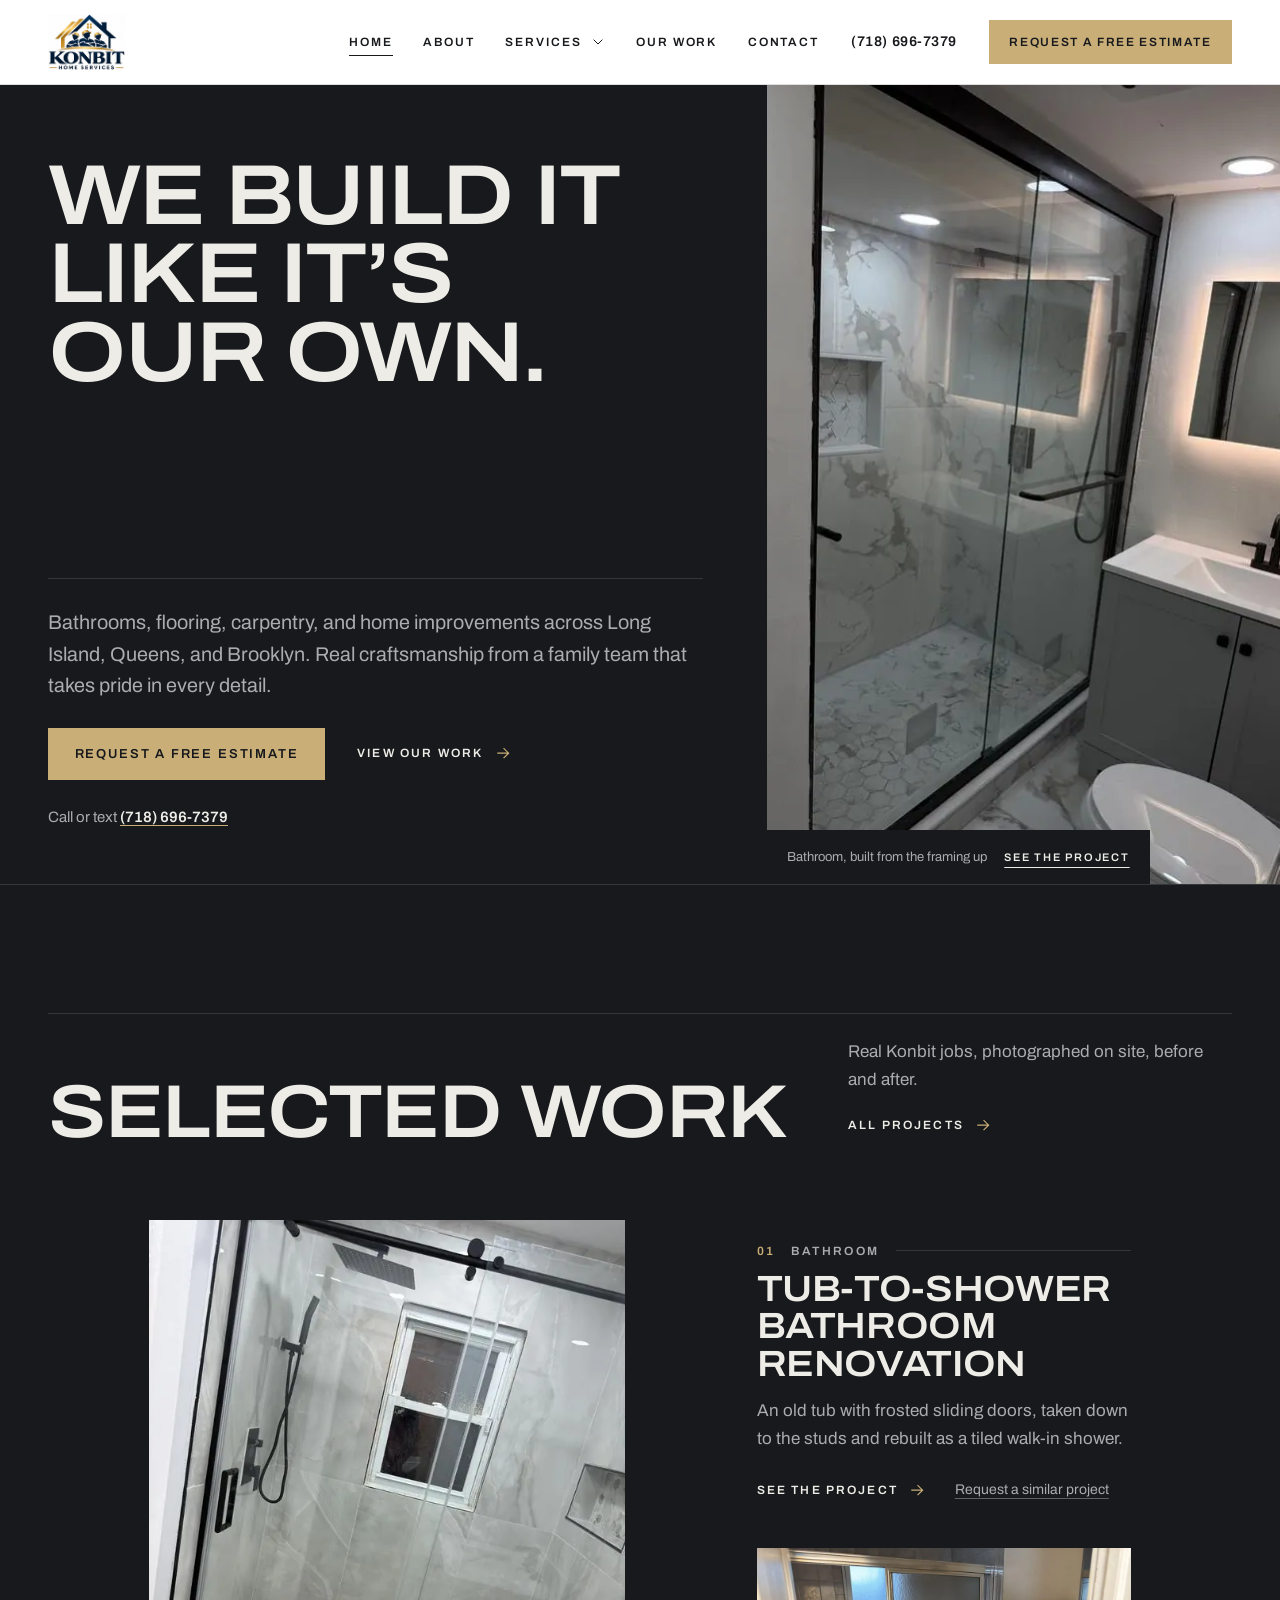
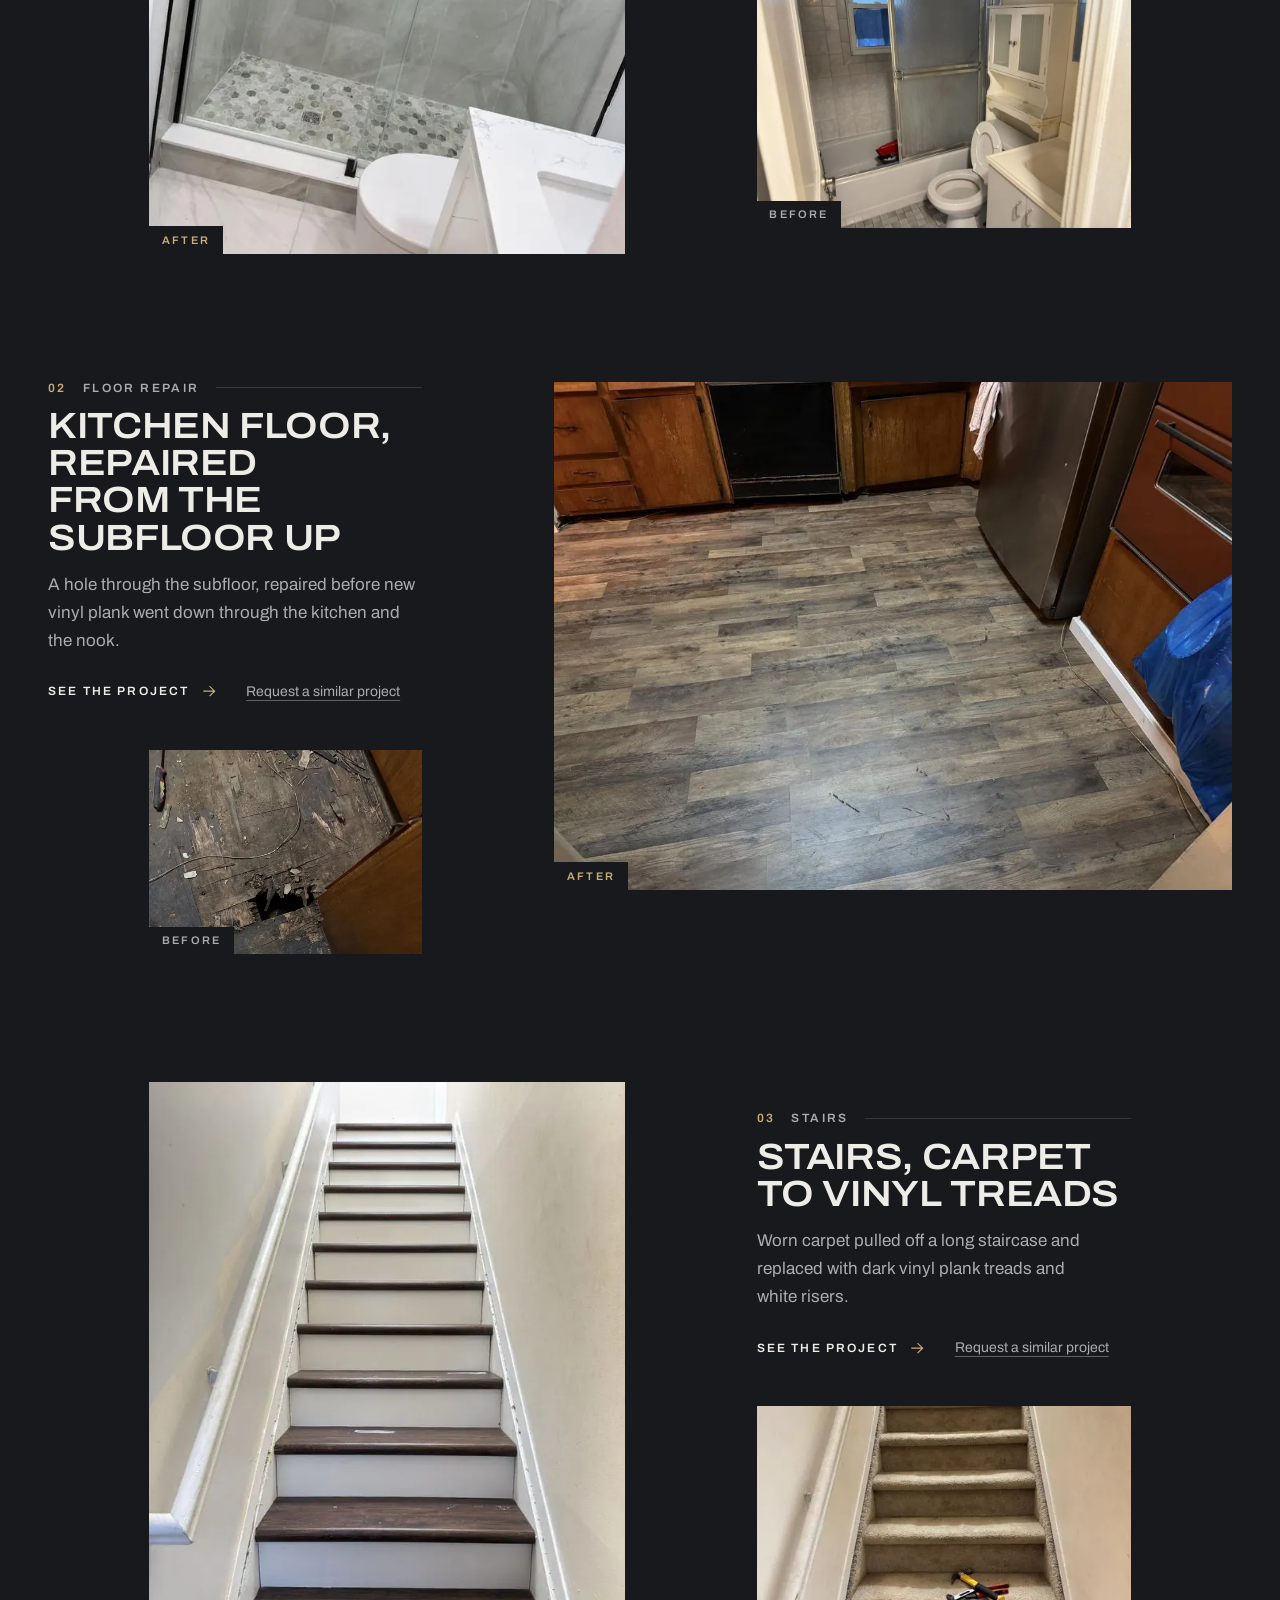
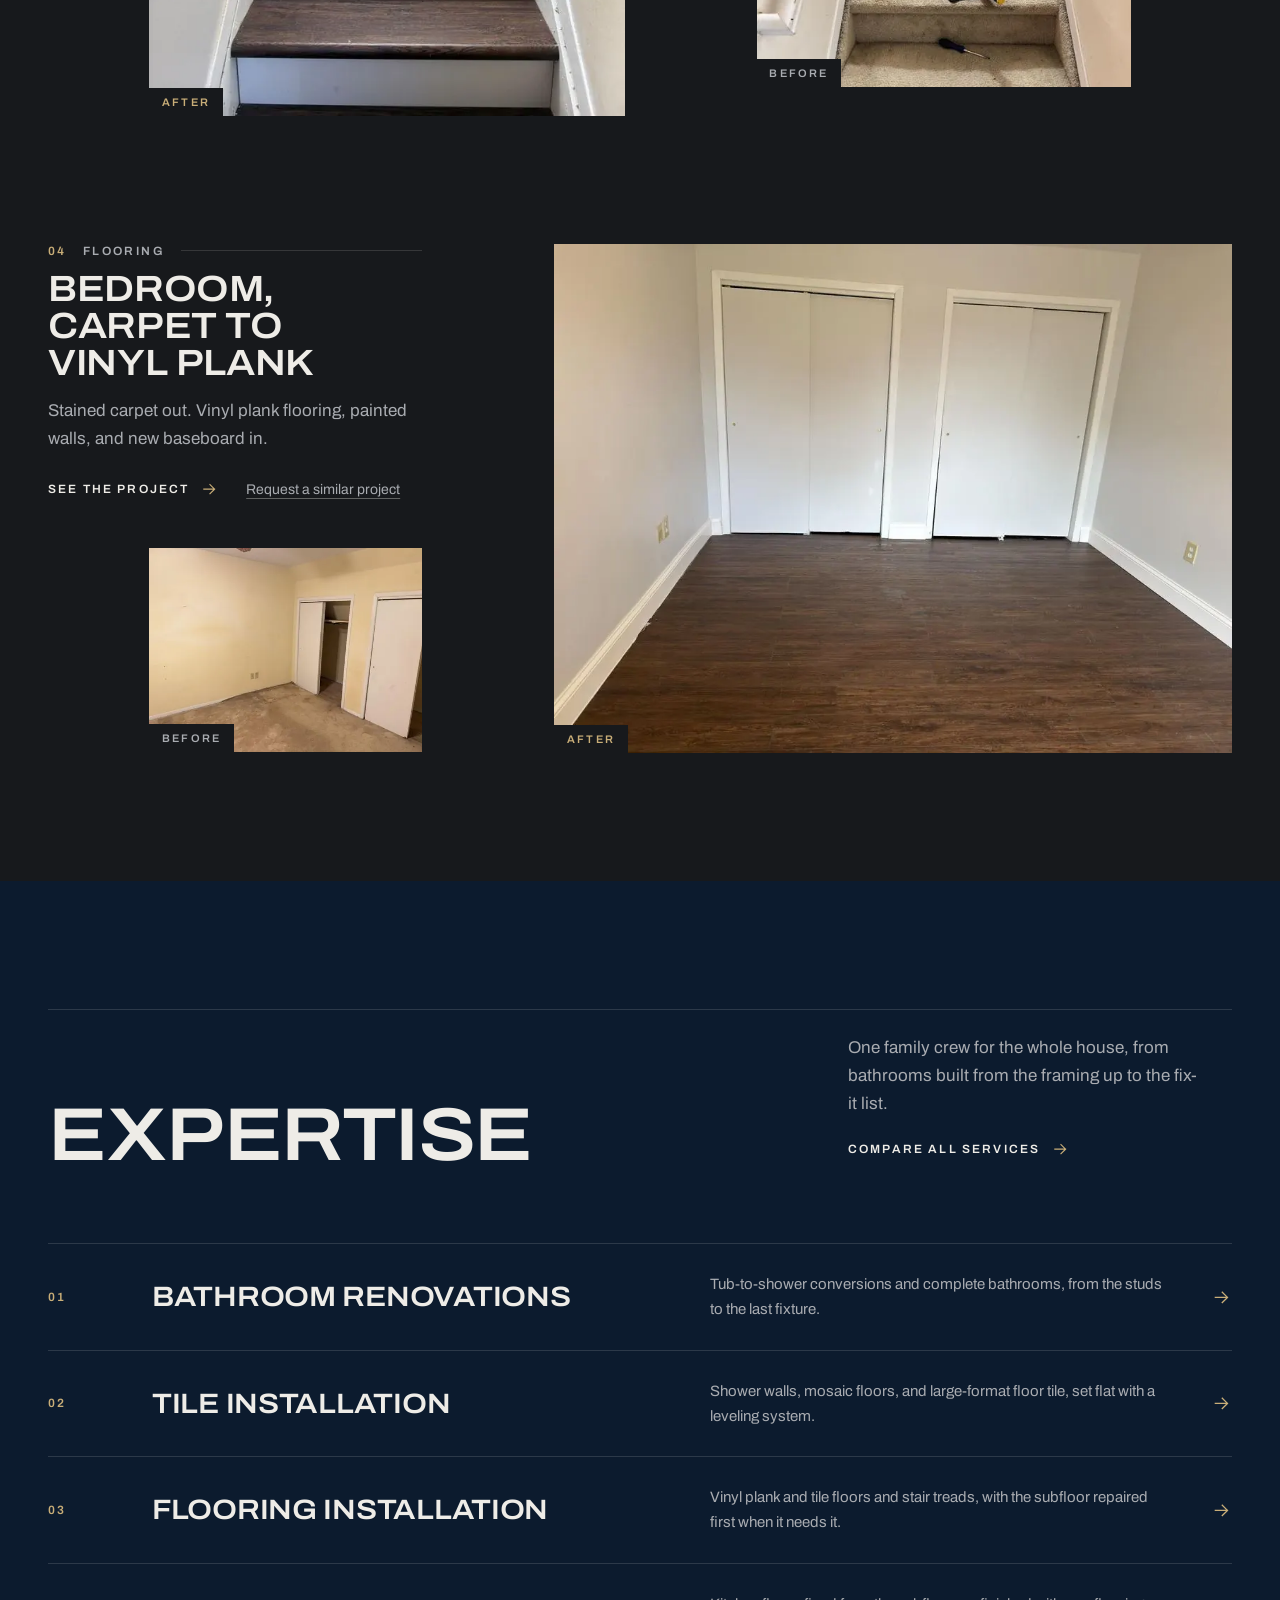
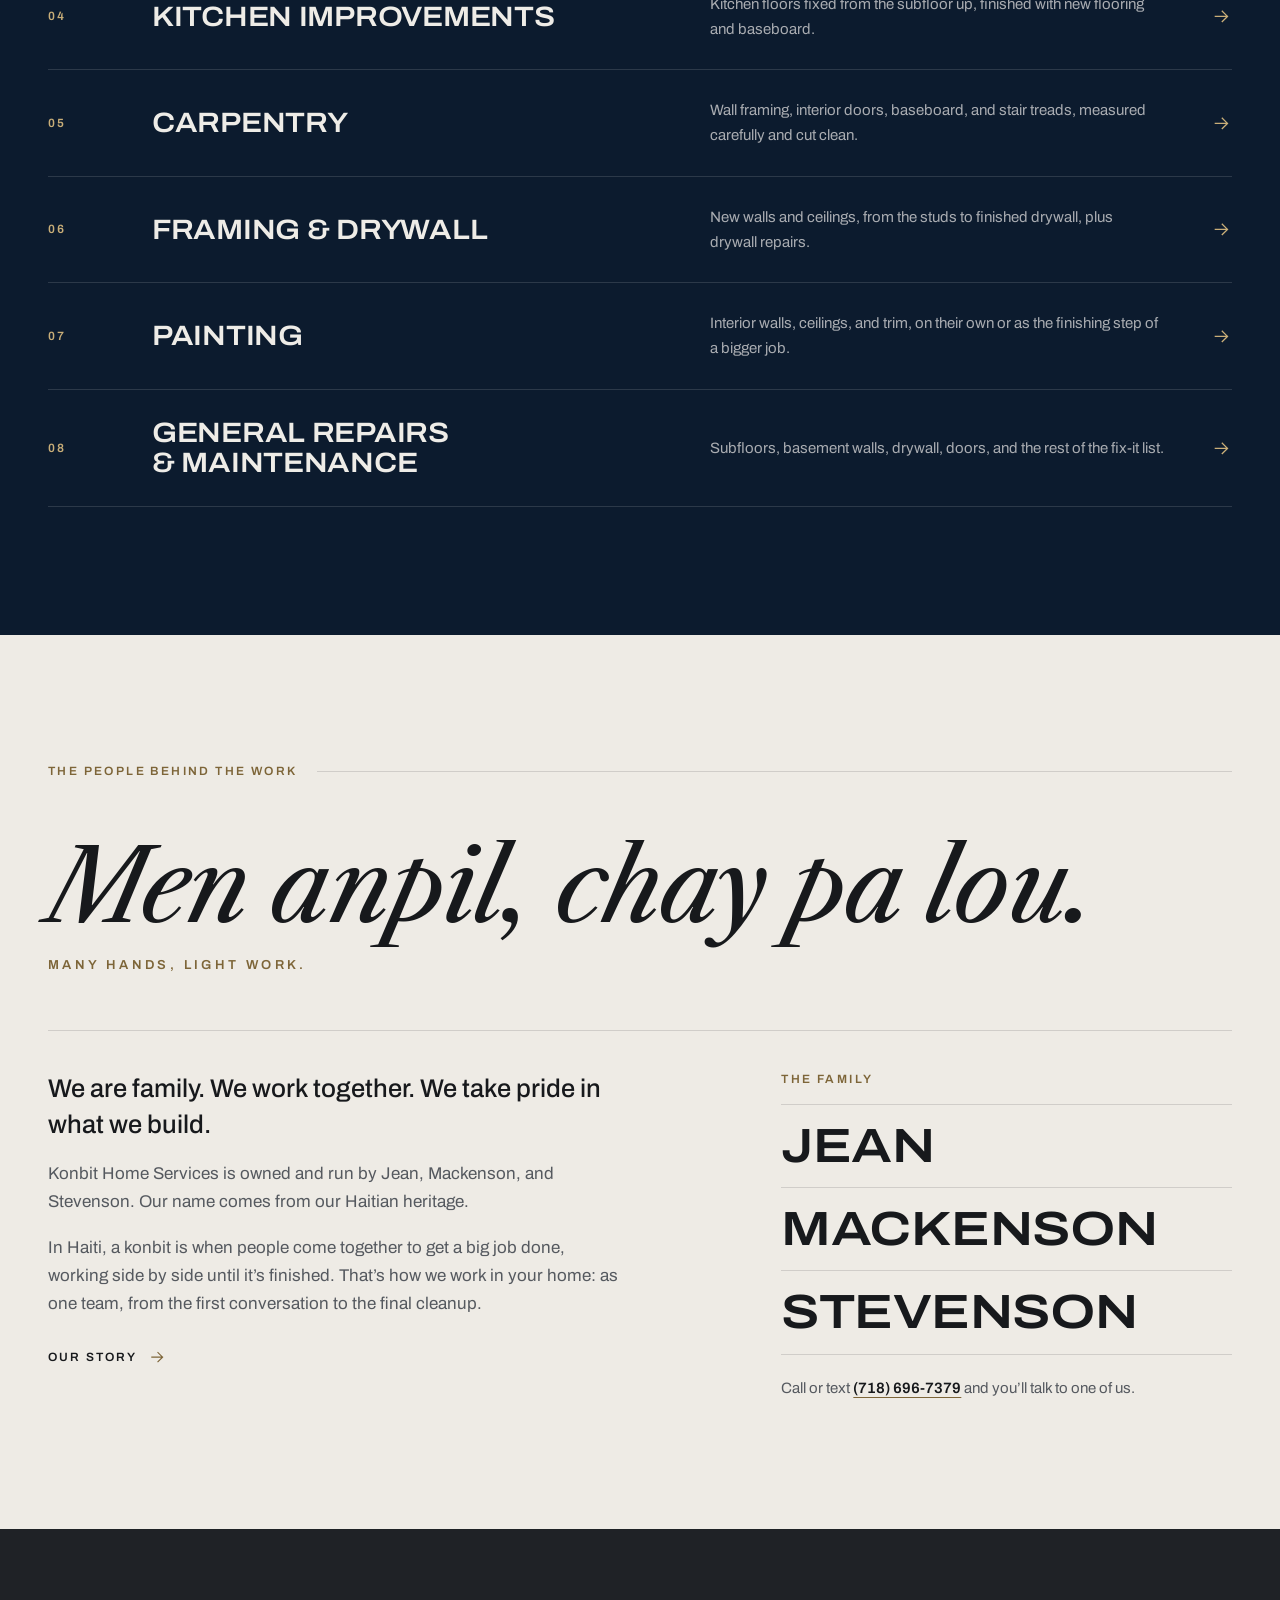
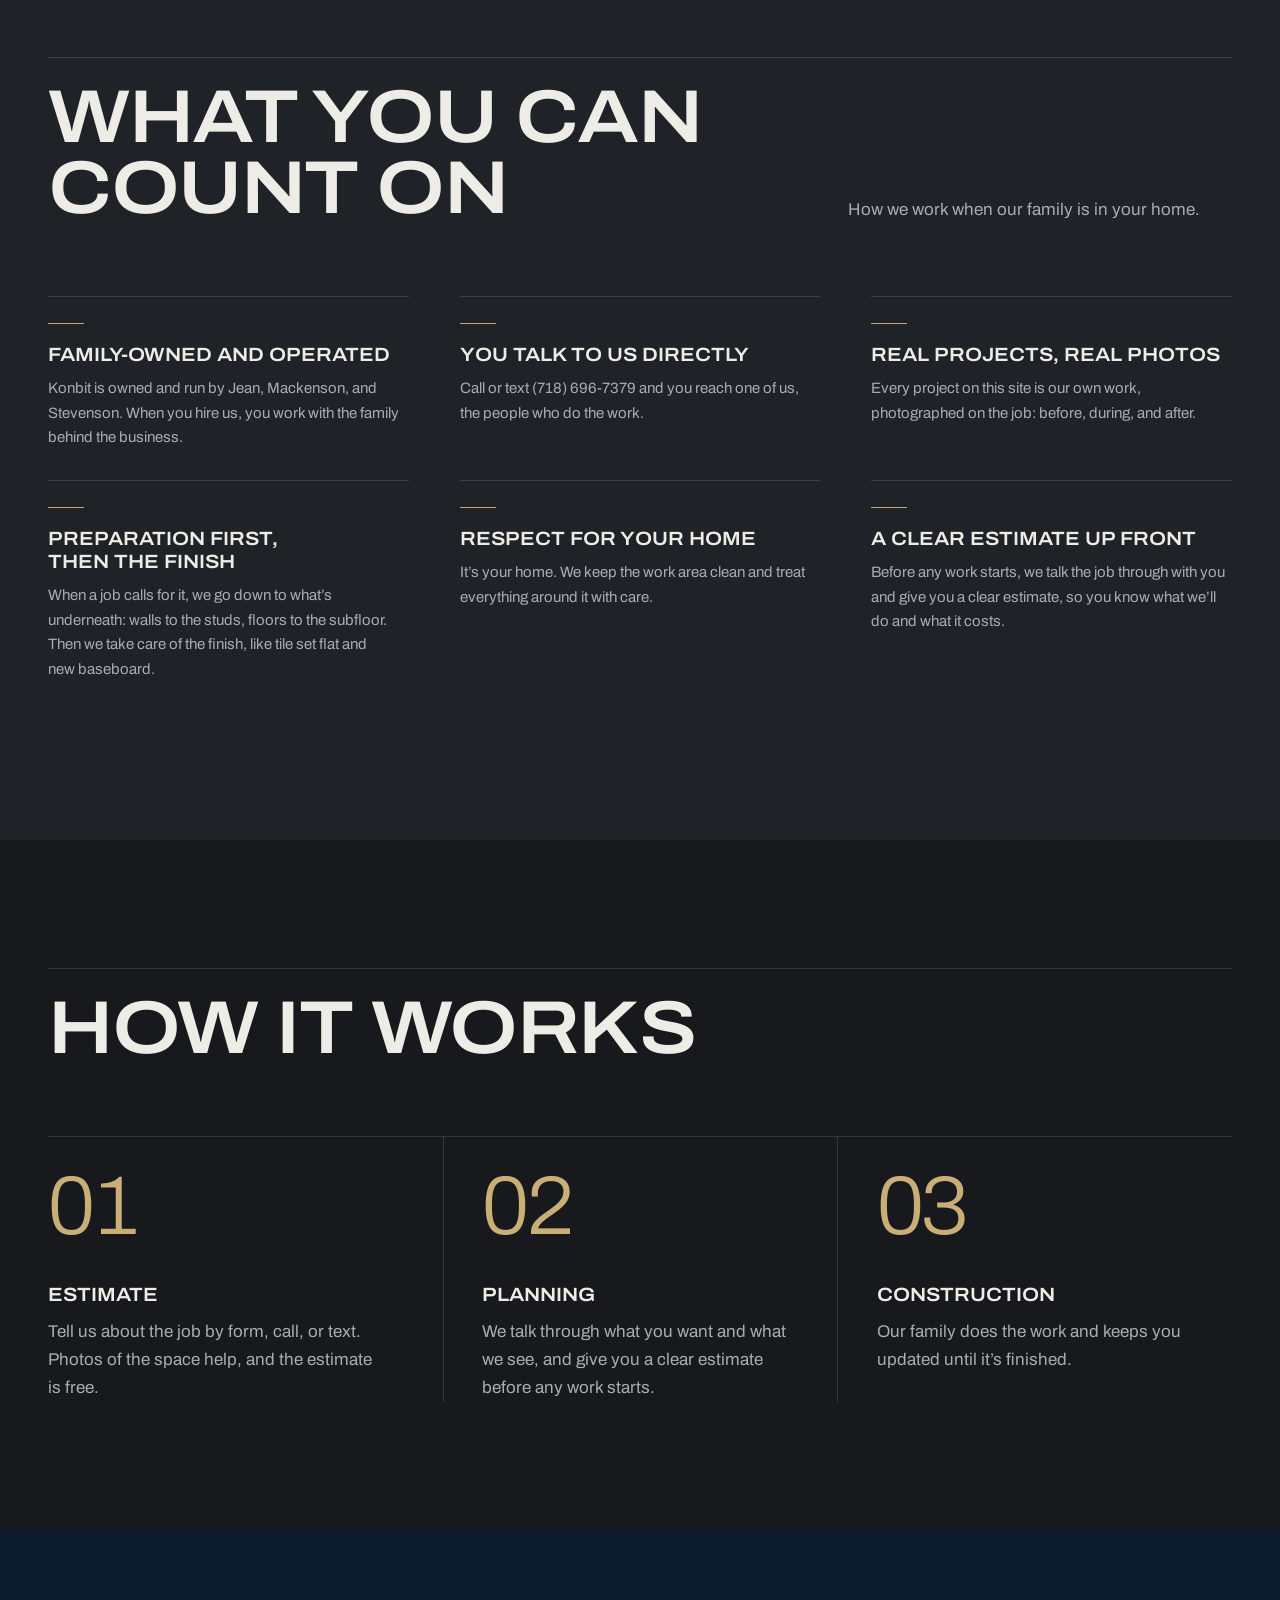
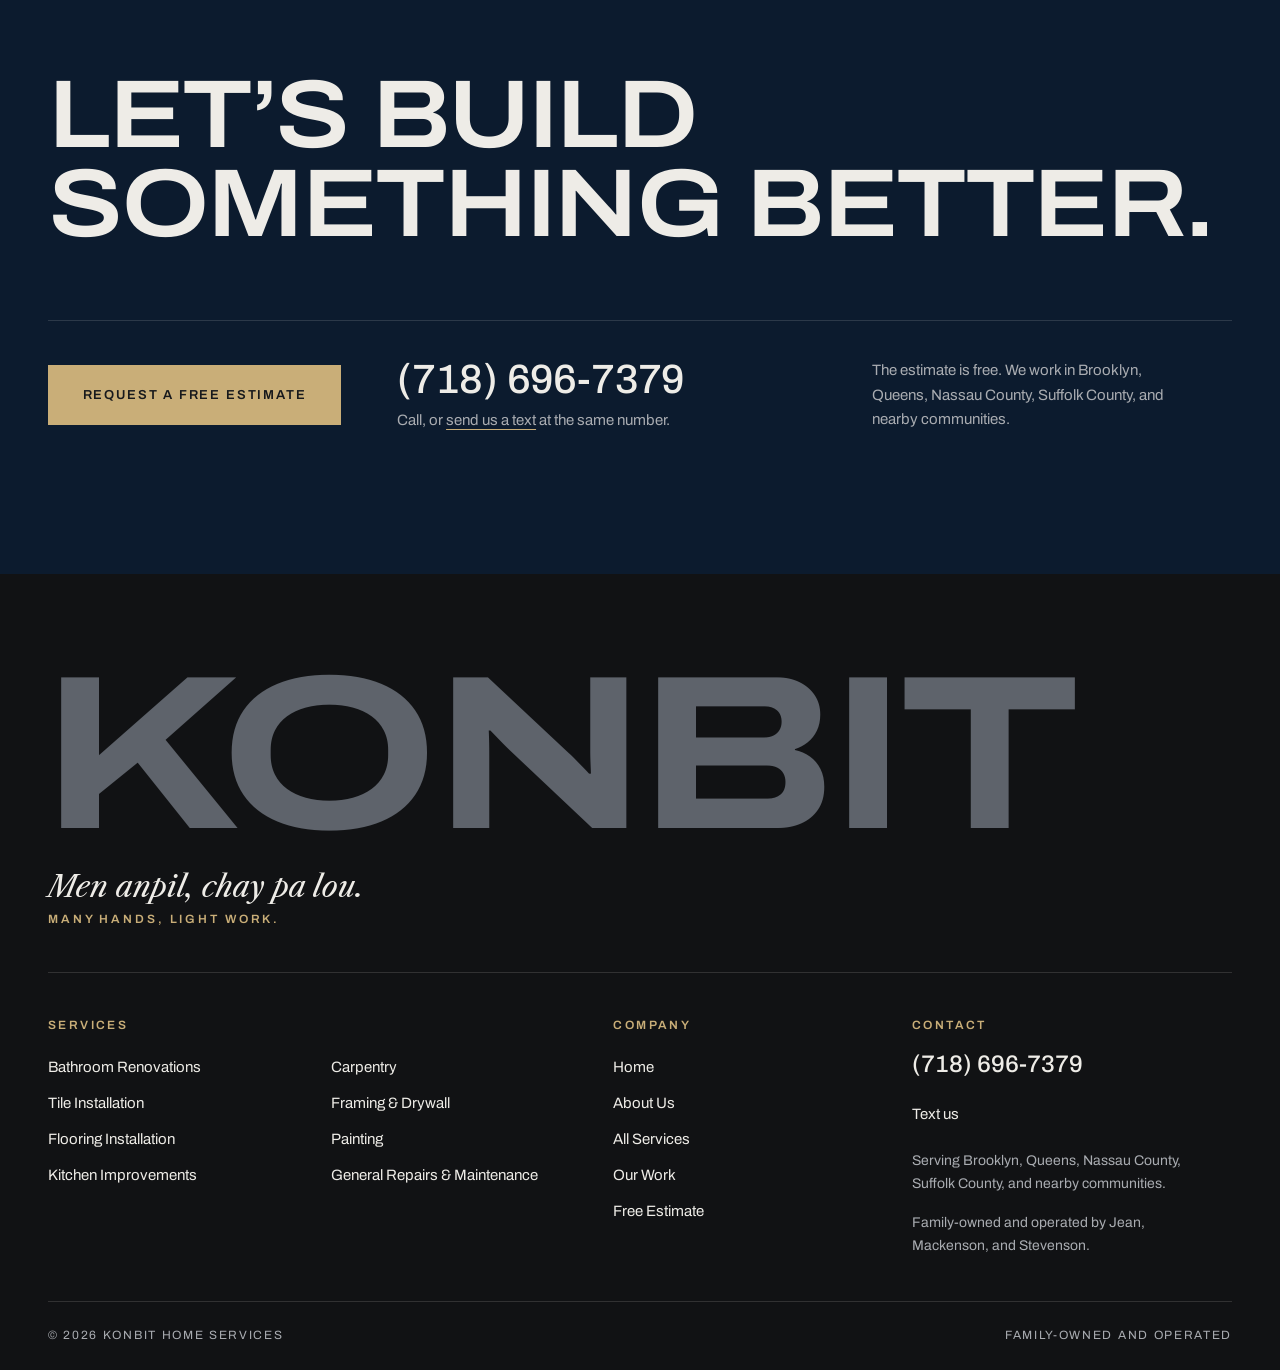
==== commit 4c6404db: "Authentic brand refinement: family, trust, portfolio, service pages - Family section on Home and Abo" ====
--- a/index.html
+++ b/index.html
@@ -5,7 +5,7 @@
 <meta name="viewport" content="width=device-width, initial-scale=1, viewport-fit=cover">
 <script>if(/\.html$/.test(location.pathname)&&history.replaceState)history.replaceState(null,'',location.pathname.replace(/(index)?\.html$/,'')+location.search+location.hash)</script>
 <title>Konbit Home Services | Home Renovations in Long Island, Queens &amp; Brooklyn</title>
-<meta name="description" content="Family-owned home improvement company serving Long Island (Nassau and Suffolk), Queens, and Brooklyn: bathroom remodeling, tile, flooring, carpentry, drywall, painting, repairs, and security cameras. Free estimates: (718) 696-7379.">
+<meta name="description" content="Family-owned home improvement company serving Long Island (Nassau and Suffolk), Queens, and Brooklyn: bathroom remodeling, tile, flooring, carpentry, drywall, painting, and repairs. Free estimates: (718) 696-7379.">
 <link rel="canonical" href="https://konbithomeservices.com/">
 <script type="application/ld+json">{
   "@context": "https://schema.org",
@@ -17,7 +17,7 @@
   "image": "https://konbithomeservices.com/img/og-image.jpg",
   "telephone": "+1-718-696-7379",
   "slogan": "Men anpil, chay pa lou (Many hands, light work)",
-  "description": "A family-owned home improvement company offering bathroom renovations, tile, flooring, kitchen improvements, carpentry, framing and drywall, painting, home repairs, and security camera installation.",
+  "description": "A family-owned home improvement company offering bathroom renovations, tile, flooring, kitchen improvements, carpentry, framing and drywall, painting, and home repairs.",
   "areaServed": [
     {
       "@type": "AdministrativeArea",
@@ -103,14 +103,6 @@
           "name": "General Repairs & Maintenance",
           "url": "https://konbithomeservices.com/home-repairs"
         }
-      },
-      {
-        "@type": "Offer",
-        "itemOffered": {
-          "@type": "Service",
-          "name": "Security Camera Installation",
-          "url": "https://konbithomeservices.com/security-camera-installation"
-        }
       }
     ]
   }
@@ -123,7 +115,7 @@
 <meta property="og:type" content="website">
 <meta property="og:site_name" content="Konbit Home Services">
 <meta property="og:title" content="Konbit Home Services: Quality Home Renovations, Built on Family Values">
-<meta property="og:description" content="Family-owned home improvement company serving Long Island (Nassau and Suffolk), Queens, and Brooklyn: bathroom remodeling, tile, flooring, carpentry, drywall, painting, repairs, and security cameras. Free estimates: (718) 696-7379.">
+<meta property="og:description" content="Family-owned home improvement company serving Long Island (Nassau and Suffolk), Queens, and Brooklyn: bathroom remodeling, tile, flooring, carpentry, drywall, painting, and repairs. Free estimates: (718) 696-7379.">
 <meta property="og:url" content="https://konbithomeservices.com/">
 <meta property="og:image" content="https://konbithomeservices.com/img/og-image.jpg">
 <meta property="og:image:width" content="1200">
@@ -189,7 +181,6 @@
               <li><a href="/framing-drywall">Framing &amp; Drywall</a></li>
               <li><a href="/painting">Painting</a></li>
               <li><a href="/home-repairs">General Repairs &amp; Maintenance</a></li>
-              <li><a href="/security-camera-installation">Security Camera Installation</a></li>
             <li class="dropdown-all"><a href="/services">See all services</a></li>
           </ul>
         </li>
@@ -242,7 +233,7 @@
           <div class="work-text">
             <p class="work-meta"><span class="work-num" aria-hidden="true">01</span><span class="work-kind">Bathroom</span></p>
             <h3 class="work-title"><a href="/our-work#bath1">Tub-to-Shower Bathroom Renovation</a></h3>
-            <p class="work-desc">A dated tub replaced with a tiled walk-in shower, a hexagon mosaic floor, and a built-in niche.</p>
+            <p class="work-desc">An old tub with frosted sliding doors, taken down to the studs and rebuilt as a tiled walk-in shower.</p>
             <p class="work-links"><a class="link-arrow" href="/our-work#bath1">See the project<span class="sr-only">: Tub-to-Shower Bathroom Renovation</span><svg class="icon" aria-hidden="true"><use href="#i-arrow"></use></svg></a><a class="work-similar" href="/contact?service=Bathroom%20Renovations">Request a similar project<span class="sr-only">: Tub-to-Shower Bathroom Renovation</span></a></p>
           </div>
           <figure class="work-second"><picture><source type="image/webp" srcset="img/bath-before-960.webp 960w, img/bath-before-1600.webp 1600w" sizes="(min-width: 960px) 30vw, 50vw"><img src="img/bath-before-960.jpg" srcset="img/bath-before-960.jpg 960w, img/bath-before-1600.jpg 1600w" sizes="(min-width: 960px) 30vw, 50vw" width="960" height="720" loading="lazy" alt="Before: an old bathtub with frosted sliding doors and worn wall tile"></picture><span class="work-tag">Before</span></figure>
@@ -250,9 +241,9 @@
         <li class="work work-b reveal">
           <figure class="work-main"><picture><source type="image/webp" srcset="img/kitchen-after-960.webp 960w, img/kitchen-after-1600.webp 1600w" sizes="(min-width: 960px) 48vw, 100vw"><img src="img/kitchen-after-960.jpg" srcset="img/kitchen-after-960.jpg 960w, img/kitchen-after-1600.jpg 1600w" sizes="(min-width: 960px) 48vw, 100vw" width="960" height="720" loading="lazy" alt="After: new gray-brown vinyl plank flooring in a kitchen with wood cabinets"></picture><span class="work-tag is-after">After</span></figure>
           <div class="work-text">
-            <p class="work-meta"><span class="work-num" aria-hidden="true">02</span><span class="work-kind">Flooring</span></p>
+            <p class="work-meta"><span class="work-num" aria-hidden="true">02</span><span class="work-kind">Floor repair</span></p>
             <h3 class="work-title"><a href="/our-work#kitchen-floor">Kitchen Floor, Repaired From the Subfloor Up</a></h3>
-            <p class="work-desc">A hole through the subfloor repaired, then new vinyl plank flooring through the kitchen and nook.</p>
+            <p class="work-desc">A hole through the subfloor, repaired before new vinyl plank went down through the kitchen and the nook.</p>
             <p class="work-links"><a class="link-arrow" href="/our-work#kitchen-floor">See the project<span class="sr-only">: Kitchen Floor, Repaired From the Subfloor Up</span><svg class="icon" aria-hidden="true"><use href="#i-arrow"></use></svg></a><a class="work-similar" href="/contact?service=Flooring%20Installation">Request a similar project<span class="sr-only">: Kitchen Floor, Repaired From the Subfloor Up</span></a></p>
           </div>
           <figure class="work-second"><picture><source type="image/webp" srcset="img/kitchen-hole-480.webp 480w, img/kitchen-hole-960.webp 960w" sizes="(min-width: 960px) 30vw, 50vw"><img src="img/kitchen-hole-480.jpg" srcset="img/kitchen-hole-480.jpg 480w, img/kitchen-hole-960.jpg 960w" sizes="(min-width: 960px) 30vw, 50vw" width="480" height="360" loading="lazy" alt="Before: a hole broken through the old kitchen subfloor"></picture><span class="work-tag">Before</span></figure>
@@ -262,7 +253,7 @@
           <div class="work-text">
             <p class="work-meta"><span class="work-num" aria-hidden="true">03</span><span class="work-kind">Stairs</span></p>
             <h3 class="work-title"><a href="/our-work#stairs">Stairs, Carpet to Vinyl Treads</a></h3>
-            <p class="work-desc">Worn carpet pulled up and replaced with dark vinyl plank treads and clean white risers.</p>
+            <p class="work-desc">Worn carpet pulled off a long staircase and replaced with dark vinyl plank treads and white risers.</p>
             <p class="work-links"><a class="link-arrow" href="/our-work#stairs">See the project<span class="sr-only">: Stairs, Carpet to Vinyl Treads</span><svg class="icon" aria-hidden="true"><use href="#i-arrow"></use></svg></a><a class="work-similar" href="/contact?service=Flooring%20Installation">Request a similar project<span class="sr-only">: Stairs, Carpet to Vinyl Treads</span></a></p>
           </div>
           <figure class="work-second"><picture><source type="image/webp" srcset="img/stairs-before-thumb-480.webp 480w, img/stairs-before-thumb-960.webp 960w" sizes="(min-width: 960px) 30vw, 50vw"><img src="img/stairs-before-thumb-480.jpg" srcset="img/stairs-before-thumb-480.jpg 480w, img/stairs-before-thumb-960.jpg 960w" sizes="(min-width: 960px) 30vw, 50vw" width="480" height="360" loading="lazy" alt="Before: the same staircase covered in worn beige carpet"></picture><span class="work-tag">Before</span></figure>
@@ -272,7 +263,7 @@
           <div class="work-text">
             <p class="work-meta"><span class="work-num" aria-hidden="true">04</span><span class="work-kind">Flooring</span></p>
             <h3 class="work-title"><a href="/our-work#bedroom">Bedroom, Carpet to Vinyl Plank</a></h3>
-            <p class="work-desc">Stained carpet replaced with vinyl plank flooring, freshly painted walls, and new baseboard.</p>
+            <p class="work-desc">Stained carpet out. Vinyl plank flooring, painted walls, and new baseboard in.</p>
             <p class="work-links"><a class="link-arrow" href="/our-work#bedroom">See the project<span class="sr-only">: Bedroom, Carpet to Vinyl Plank</span><svg class="icon" aria-hidden="true"><use href="#i-arrow"></use></svg></a><a class="work-similar" href="/contact?service=Flooring%20Installation">Request a similar project<span class="sr-only">: Bedroom, Carpet to Vinyl Plank</span></a></p>
           </div>
           <figure class="work-second"><picture><source type="image/webp" srcset="img/bedroom-before-480.webp 480w, img/bedroom-before-960.webp 960w" sizes="(min-width: 960px) 30vw, 50vw"><img src="img/bedroom-before-480.jpg" srcset="img/bedroom-before-480.jpg 480w, img/bedroom-before-960.jpg 960w" sizes="(min-width: 960px) 30vw, 50vw" width="480" height="360" loading="lazy" alt="Before: the same bedroom with stained beige carpet"></picture><span class="work-tag">Before</span></figure>
@@ -294,55 +285,49 @@
         <li class="xlist-row">
           <span class="xlist-num" aria-hidden="true">01</span>
           <h3 class="xlist-name"><a href="/bathroom-renovations">Bathroom Renovations</a></h3>
-          <p class="xlist-text">Full remodels or a fresh update, with new tile, vanities, and finishes that last.</p>
+          <p class="xlist-text">Tub-to-shower conversions and complete bathrooms, from the studs to the last fixture.</p>
           <svg class="icon xlist-arrow" aria-hidden="true"><use href="#i-arrow"></use></svg>
         </li>
         <li class="xlist-row">
           <span class="xlist-num" aria-hidden="true">02</span>
           <h3 class="xlist-name"><a href="/tile-installation">Tile Installation</a></h3>
-          <p class="xlist-text">Floors, walls, showers, and backsplashes, set level and finished with clean grout lines.</p>
+          <p class="xlist-text">Shower walls, mosaic floors, and large-format floor tile, set flat with a leveling system.</p>
           <svg class="icon xlist-arrow" aria-hidden="true"><use href="#i-arrow"></use></svg>
         </li>
         <li class="xlist-row">
           <span class="xlist-num" aria-hidden="true">03</span>
           <h3 class="xlist-name"><a href="/flooring-installation">Flooring Installation</a></h3>
-          <p class="xlist-text">Vinyl plank, laminate, hardwood, and tile for floors and stairs, with subfloor repairs when needed.</p>
+          <p class="xlist-text">Vinyl plank and tile floors and stair treads, with the subfloor repaired first when it needs it.</p>
           <svg class="icon xlist-arrow" aria-hidden="true"><use href="#i-arrow"></use></svg>
         </li>
         <li class="xlist-row">
           <span class="xlist-num" aria-hidden="true">04</span>
           <h3 class="xlist-name"><a href="/kitchen-improvements">Kitchen Improvements</a></h3>
-          <p class="xlist-text">Cabinets, counters, backsplashes, and updates that make your kitchen work better.</p>
+          <p class="xlist-text">Kitchen floors fixed from the subfloor up, finished with new flooring and baseboard.</p>
           <svg class="icon xlist-arrow" aria-hidden="true"><use href="#i-arrow"></use></svg>
         </li>
         <li class="xlist-row">
           <span class="xlist-num" aria-hidden="true">05</span>
           <h3 class="xlist-name"><a href="/carpentry">Carpentry</a></h3>
-          <p class="xlist-text">Trim, doors, shelving, and custom woodwork, measured and finished by hand.</p>
+          <p class="xlist-text">Wall framing, interior doors, baseboard, and stair treads, measured carefully and cut clean.</p>
           <svg class="icon xlist-arrow" aria-hidden="true"><use href="#i-arrow"></use></svg>
         </li>
         <li class="xlist-row">
           <span class="xlist-num" aria-hidden="true">06</span>
           <h3 class="xlist-name"><a href="/framing-drywall">Framing &amp; Drywall</a></h3>
-          <p class="xlist-text">New walls and ceilings, basement build-outs, and drywall repairs, framed square and finished smooth.</p>
+          <p class="xlist-text">New walls and ceilings, from the studs to finished drywall, plus drywall repairs.</p>
           <svg class="icon xlist-arrow" aria-hidden="true"><use href="#i-arrow"></use></svg>
         </li>
         <li class="xlist-row">
           <span class="xlist-num" aria-hidden="true">07</span>
           <h3 class="xlist-name"><a href="/painting">Painting</a></h3>
-          <p class="xlist-text">Interior and exterior painting with careful prep and clean lines.</p>
+          <p class="xlist-text">Interior walls, ceilings, and trim, on their own or as the finishing step of a bigger job.</p>
           <svg class="icon xlist-arrow" aria-hidden="true"><use href="#i-arrow"></use></svg>
         </li>
         <li class="xlist-row">
           <span class="xlist-num" aria-hidden="true">08</span>
           <h3 class="xlist-name"><a href="/home-repairs">General Repairs &amp; Maintenance</a></h3>
-          <p class="xlist-text">Doors, hardware, small repairs, and seasonal upkeep. We take care of the fix-it list.</p>
-          <svg class="icon xlist-arrow" aria-hidden="true"><use href="#i-arrow"></use></svg>
-        </li>
-        <li class="xlist-row">
-          <span class="xlist-num" aria-hidden="true">09</span>
-          <h3 class="xlist-name"><a href="/security-camera-installation">Security Camera Installation</a></h3>
-          <p class="xlist-text">Indoor and outdoor cameras for your doors, driveway, and yard, mounted securely and wired neatly.</p>
+          <p class="xlist-text">Subfloors, basement walls, drywall, doors, and the rest of the fix-it list.</p>
           <svg class="icon xlist-arrow" aria-hidden="true"><use href="#i-arrow"></use></svg>
         </li>
       </ol>
@@ -358,9 +343,9 @@
       </div>
       <div class="people-grid">
         <div class="people-copy">
-          <p class="people-lead">Konbit Home Services is family-owned and operated, and our name comes from our Haitian heritage.</p>
-          <p>In Haiti, a konbit is when family and neighbors come together to finish a big job. When many hands share the work, no load is too heavy.</p>
-          <p>That’s how we work in your home: as one team, with care, respect, and attention to every detail.</p>
+          <p class="people-lead">We are family. We work together. We take pride in what we build.</p>
+          <p>Konbit Home Services is owned and run by Jean, Mackenson, and Stevenson. Our name comes from our Haitian heritage.</p>
+          <p>In Haiti, a konbit is when people come together to get a big job done, working side by side until it’s finished. That’s how we work in your home: as one team, from the first conversation to the final cleanup.</p>
           <a class="link-arrow" href="/about">Our story<svg class="icon" aria-hidden="true"><use href="#i-arrow"></use></svg></a>
         </div>
         <div class="people-team">
@@ -370,8 +355,47 @@
             <li>Mackenson</li>
             <li>Stevenson</li>
           </ul>
-        </div>
-      </div>
+          <p class="people-note">Call or text <a href="tel:+17186967379">(718)&nbsp;696-7379</a> and you’ll talk to one of us.</p>
+        </div>
+      </div>
+
+    </div>
+  </section>
+
+  <section class="section section-mist" id="why" aria-labelledby="trust-title">
+    <div class="wrap">
+      <header class="sec-head">
+        <h2 class="sec-title" id="trust-title">What you can count on</h2>
+        <div class="sec-aside">
+          <p class="sec-intro">How we work when our family is in your home.</p>
+        </div>
+      </header>
+      <ul class="trust-grid">
+        <li class="trust-item">
+          <h3>Family-owned and operated</h3>
+          <p>Konbit is owned and run by Jean, Mackenson, and Stevenson. When you hire us, you work with the family behind the business.</p>
+        </li>
+        <li class="trust-item">
+          <h3>You talk to us directly</h3>
+          <p>Call or text (718) 696-7379 and you reach one of us, the people who do the work.</p>
+        </li>
+        <li class="trust-item">
+          <h3>Real projects, real photos</h3>
+          <p>Every project on this site is our own work, photographed on the job: before, during, and after.</p>
+        </li>
+        <li class="trust-item">
+          <h3>Preparation first, then the finish</h3>
+          <p>When a job calls for it, we go down to what’s underneath: walls to the studs, floors to the subfloor. Then we take care of the finish, like tile set flat and new baseboard.</p>
+        </li>
+        <li class="trust-item">
+          <h3>Respect for your home</h3>
+          <p>It’s your home. We keep the work area clean and treat everything around it with care.</p>
+        </li>
+        <li class="trust-item">
+          <h3>A clear estimate up front</h3>
+          <p>Before any work starts, we talk the job through with you and give you a clear estimate, so you know what we’ll do and what it costs.</p>
+        </li>
+      </ul>
     </div>
   </section>
 
@@ -381,9 +405,9 @@
         <h2 class="sec-title" id="process-home-title">How it works</h2>
       </header>
       <ol class="steps-arch">
-        <li class="reveal"><span class="sa-num" aria-hidden="true">01</span><h3 class="sa-name">Estimate</h3><p>Tell us about the job by form, call, or text. We’ll talk it through and set up your free estimate.</p></li>
-        <li class="reveal"><span class="sa-num" aria-hidden="true">02</span><h3 class="sa-name">Planning</h3><p>You get a clear, detailed estimate, so you know the work and the cost before anything starts.</p></li>
-        <li class="reveal"><span class="sa-num" aria-hidden="true">03</span><h3 class="sa-name">Construction</h3><p>Our family crew does the work with care and keeps you informed at every step, from start to finish.</p></li>
+        <li class="reveal"><span class="sa-num" aria-hidden="true">01</span><h3 class="sa-name">Estimate</h3><p>Tell us about the job by form, call, or text. Photos of the space help, and the estimate is free.</p></li>
+        <li class="reveal"><span class="sa-num" aria-hidden="true">02</span><h3 class="sa-name">Planning</h3><p>We talk through what you want and what we see, and give you a clear estimate before any work starts.</p></li>
+        <li class="reveal"><span class="sa-num" aria-hidden="true">03</span><h3 class="sa-name">Construction</h3><p>Our family does the work and keeps you updated until it’s finished.</p></li>
       </ol>
     </div>
   </section>
@@ -424,7 +448,6 @@
           <li><a href="/framing-drywall">Framing &amp; Drywall</a></li>
           <li><a href="/painting">Painting</a></li>
           <li><a href="/home-repairs">General Repairs &amp; Maintenance</a></li>
-          <li><a href="/security-camera-installation">Security Camera Installation</a></li>
         </ul>
       </nav>
       <nav class="footer-col" aria-labelledby="footer-company">
--- a/styles.css
+++ b/styles.css
@@ -440,6 +440,8 @@
 .people-copy p { color: var(--fg-muted); }
 .people-copy .people-lead { color: var(--fg); font-size: clamp(1.25rem, 1.05rem + .7vw, 1.6rem); line-height: 1.4; font-weight: 500; }
 .people-team { display: flex; flex-direction: column; gap: 1rem; min-width: 0; }
+.people-note { padding-top: .35rem; font-size: .9375rem; color: var(--fg-muted); }
+.people-note a { color: var(--fg); font-weight: 600; font-variant-numeric: tabular-nums; }
 .people-names { list-style: none; border-top: 1px solid var(--rule); }
 .people-names li {
   padding: 1rem 0; border-bottom: 1px solid var(--rule);
@@ -560,7 +562,7 @@
 }
 /* --fit (set on each title) is the width of its longest word in em, so the word never runs off the screen */
 .page-hero h1 {
-  font-size: min(clamp(2.4rem, .8rem + 5.4vw, 6.25rem), calc((100vw - var(--gutter-l) - var(--gutter-r)) / var(--fit, 9)));
+  font-size: min(clamp(2.4rem, .8rem + 5.4vw, 6.25rem), calc((min(100vw, var(--max)) - var(--gutter-l) - var(--gutter-r)) / var(--fit, 9)));
   font-weight: 600; font-stretch: 115%;
   line-height: .95; letter-spacing: -.02em;
   text-transform: uppercase;
@@ -639,6 +641,20 @@
 .svc-detail-copy p { color: var(--fg-muted); }
 .svc-detail-copy p:first-of-type { color: var(--fg); font-size: clamp(1.125rem, 1.05rem + .3vw, 1.3rem); line-height: 1.55; }
 .svc-scope { display: flex; flex-direction: column; gap: 1.25rem; }
+.svc-cta { padding-top: .5rem; }
+
+/* Large photos from the job: an off-balance pair, the second photo set lower */
+.feature { display: flex; flex-direction: column; gap: 1.5rem; }
+.feature-pair { display: grid; gap: 2rem; }
+.feature-shot { margin: 0; display: flex; flex-direction: column; gap: .75rem; min-width: 0; }
+.feature-shot img { width: 100%; height: auto; background: var(--charcoal-2); }
+.feature-shot figcaption { max-width: 34em; font-size: .875rem; color: var(--fg-muted); }
+.feature-shot figcaption a { color: var(--fg); white-space: nowrap; }
+@media (min-width: 760px) {
+  .feature-pair { grid-template-columns: minmax(0, 7fr) minmax(0, 5fr); column-gap: clamp(1rem, 3vw, 2.5rem); align-items: start; }
+  .feature-shot + .feature-shot { margin-top: clamp(3rem, 8vw, 7rem); }
+  .feature-pair:has(.is-portrait) { grid-template-columns: minmax(0, 3fr) minmax(0, 2fr); }
+}
 
 /* Before/after project cards */
 .proj-grid { list-style: none; display: grid; gap: 3.5rem 2rem; grid-template-columns: minmax(0, 1fr); }
@@ -677,12 +693,17 @@
 
 /* What was wrong, what we did, what the customer got */
 .project-location { font-weight: 600; color: var(--fg); }
-.project-facts { display: grid; gap: 1.25rem; grid-template-columns: minmax(0, 1fr); width: 100%; margin: 0; }
-@media (min-width: 900px) { .project-facts:not(.is-stacked) { grid-template-columns: repeat(3, minmax(0, 1fr)); gap: 2rem; } }
-.project-facts > div { padding-top: .9rem; border-top: 1px solid var(--rule); }
+/* Before / the goal / the work / the result, set like a spec sheet: label left, text right, a rule between */
+.project-facts { display: grid; grid-template-columns: minmax(0, 1fr); width: 100%; margin: 0; border-bottom: 1px solid var(--rule); }
+.project-facts > div { padding: .95rem 0 1.05rem; border-top: 1px solid var(--rule); }
 .project-facts dt { font: 600 .75rem/1.4 var(--font); letter-spacing: .18em; text-transform: uppercase; color: var(--accent); }
-.project-facts dd { margin: .45rem 0 0; font-size: .9375rem; color: var(--fg-muted); }
-.project-facts.is-stacked { gap: 1rem; }
+.project-facts dd { max-width: 50em; margin: .45rem 0 0; font-size: .9375rem; color: var(--fg-muted); }
+@media (min-width: 760px) {
+  .project-facts:not(.is-stacked) > div { display: grid; grid-template-columns: minmax(0, 13rem) minmax(0, 1fr); column-gap: 2rem; align-items: baseline; }
+  .project-facts:not(.is-stacked) dd { margin: 0; font-size: 1rem; }
+}
+.project-facts.is-stacked { gap: 1rem; border-bottom: 0; }
+.project-facts.is-stacked > div { padding: .9rem 0 0; }
 .project-note {
   max-width: 46rem; padding: .9rem 0 .9rem 1.25rem;
   border-left: 1px solid var(--accent);
@@ -727,32 +748,45 @@
 .filter-buttons button:hover { border-color: var(--fg); }
 .filter-buttons button[aria-pressed="true"] { background: var(--champagne); border-color: var(--champagne); color: var(--charcoal); }
 
+/* Each project: a numbered section. The number is its place in the portfolio. */
 .project { display: flex; flex-direction: column; gap: clamp(1.75rem, 3.5vw, 2.75rem); }
 .project + .project { padding-top: clamp(3.5rem, 8vw, 6rem); border-top: 1px solid var(--rule); }
 .project-head { display: grid; gap: .9rem 4rem; }
+.project-num { display: flex; align-items: baseline; gap: 1.1rem; }
+.pn-num { font: 300 clamp(2.75rem, 2rem + 2.6vw, 4.5rem)/.85 var(--font); letter-spacing: -.03em; color: var(--accent); font-variant-numeric: tabular-nums; }
+.pn-label { font: 600 .75rem/1.4 var(--font); letter-spacing: .2em; text-transform: uppercase; color: var(--fg-muted); }
 .project-title { font-size: clamp(1.75rem, 1rem + 3vw, 3.75rem); font-stretch: 115%; line-height: .98; letter-spacing: -.02em; text-transform: uppercase; }
 .project-summary { max-width: 36em; color: var(--fg-muted); }
 @media (min-width: 960px) {
   .project-head { grid-template-columns: minmax(0, 1.15fr) minmax(0, 1fr); align-items: start; }
-  .project-head > .eyebrow { grid-column: 1; grid-row: 1; }
+  .project-head > .project-num { grid-column: 1; grid-row: 1; }
   .project-head > .project-title { grid-column: 1; grid-row: 2 / span 3; }
-  .project-head > .project-location { grid-column: 2; grid-row: 1; }
+  .project-head > .project-location { grid-column: 2; grid-row: 1; align-self: end; }
   .project-head > .project-summary { grid-column: 2; grid-row: 2; }
   .project-head > .project-links { grid-column: 2; grid-row: 3; }
 }
-.project-links, .mini-links { display: flex; flex-wrap: wrap; gap: 0 1.5rem; }
-.project-links a, .mini-links a {
+.project-more { display: flex; flex-direction: column; gap: 1.25rem; }
+.project-links { display: flex; flex-wrap: wrap; gap: 0 1.5rem; }
+.project-links a {
   display: inline-flex; align-items: center; min-height: 44px;
   font-size: .9375rem; color: var(--fg);
 }
-.project-links a:last-child, .mini-links a:last-child { color: var(--accent); }
+.project-links a:last-child { color: var(--accent); }
 
 .ba-pair { display: grid; gap: .5rem; grid-template-columns: minmax(0, 1fr); }
+/* Pairs keep both photos the same height: a wide 4:3 photo beside a tall 3:4 one needs 16:9 columns */
 @media (min-width: 760px) {
   .ba-pair { grid-template-columns: minmax(0, 16fr) minmax(0, 9fr); align-items: start; }
+  .ba-pair.is-reverse { grid-template-columns: minmax(0, 9fr) minmax(0, 16fr); }
   .ba-pair.is-even { grid-template-columns: minmax(0, 2fr) minmax(0, 3fr); }
+  .ba-pair.is-portraits { grid-template-columns: repeat(2, minmax(0, 1fr)); }
 }
 .ba-pair.is-even .shot-open img { aspect-ratio: 4 / 3; object-fit: cover; }
+.ba-pair.is-portraits .shot-open img { aspect-ratio: 3 / 4; object-fit: cover; }
+@media (max-width: 759.98px) {
+  /* Two tall photos sit side by side on phones too, so the staircase reads as a before and after */
+  .ba-pair.is-portraits { grid-template-columns: repeat(2, minmax(0, 1fr)); }
+}
 .shot { display: flex; flex-direction: column; gap: .75rem; min-width: 0; margin: 0; }
 .shot-open {
   position: relative; display: block; width: 100%; padding: 0;
@@ -798,21 +832,6 @@
   .build-steps.is-two .build-step { grid-template-columns: minmax(0, 14rem) minmax(0, 1fr); }
 }
 
-.mini-grid { list-style: none; display: grid; gap: 3rem 2rem; grid-template-columns: minmax(0, 1fr); }
-@media (min-width: 900px) { .mini-grid { grid-template-columns: repeat(2, minmax(0, 1fr)); } }
-.mini-card { display: flex; flex-direction: column; gap: 1.1rem; min-width: 0; }
-.mini-pair { display: grid; grid-template-columns: repeat(2, minmax(0, 1fr)); gap: 4px; }
-.mini-pair .shot-open img { aspect-ratio: 4 / 3; object-fit: cover; }
-.mini-body { flex: 1 1 auto; display: flex; flex-direction: column; align-items: flex-start; gap: .5rem; }
-.mini-body h3 { font-size: clamp(1.2rem, 1.05rem + .6vw, 1.5rem); font-stretch: 110%; line-height: 1.1; text-transform: uppercase; }
-.mini-body p { font-size: .9375rem; color: var(--fg-muted); }
-.mini-more {
-  display: inline-flex; align-items: center; gap: .55rem; min-height: 44px; padding: 0;
-  background: none; border: 0; cursor: pointer;
-  font: 600 .75rem/1.2 var(--font); letter-spacing: .16em; text-transform: uppercase; color: var(--fg);
-}
-.mini-more .icon { color: var(--accent); }
-.mini-more:hover { color: var(--accent); }
 .work-cta { display: flex; flex-wrap: wrap; align-items: center; gap: 1rem 1.75rem; padding-top: 2.5rem; border-top: 1px solid var(--rule); }
 .work-more { font-size: .9375rem; color: var(--fg-muted); }
 
@@ -845,23 +864,36 @@
 .story-copy p { max-width: 36em; color: var(--fg-muted); }
 .story-copy .lead { color: var(--fg); font-size: clamp(1.2rem, 1.05rem + .5vw, 1.45rem); line-height: 1.45; font-weight: 500; }
 
-/* Why choose us: four numbered points */
-.why-grid { list-style: none; counter-reset: why; display: grid; column-gap: 2.5rem; border-bottom: 1px solid var(--rule); }
-.why-item {
-  counter-increment: why;
-  display: grid; grid-template-columns: 3rem minmax(0, 1fr); gap: .4rem 1rem; align-content: start;
-  padding: 1.5rem 0; border-top: 1px solid var(--rule);
-}
-.why-item::before { content: counter(why, decimal-leading-zero); grid-row: 1 / span 2; padding-top: .2rem; font: 600 .75rem/1.4 var(--font); letter-spacing: .14em; color: var(--accent); }
-.why-item h3 { font-size: clamp(1.05rem, .95rem + .3vw, 1.15rem); font-stretch: 112%; line-height: 1.2; text-transform: uppercase; }
-.why-item p { grid-column: 2; font-size: .9375rem; color: var(--fg-muted); }
-@media (min-width: 640px) {
-  .why-grid { grid-template-columns: repeat(2, minmax(0, 1fr)); border-bottom: 0; }
-  .why-item { grid-template-columns: minmax(0, 1fr); padding: 1.75rem 0 2.25rem; }
-  .why-item::before { grid-row: auto; margin-bottom: 1.5rem; }
-  .why-item p { grid-column: auto; max-width: 24em; }
-}
-@media (min-width: 1100px) { .why-grid { grid-template-columns: repeat(4, minmax(0, 1fr)); } }
+/* Why homeowners hire us: six plain statements under thin rules (not numbered: they aren't a sequence) */
+.trust-grid { list-style: none; display: grid; column-gap: clamp(2rem, 4vw, 3.5rem); border-bottom: 1px solid var(--rule); }
+.trust-item { display: flex; flex-direction: column; gap: .6rem; padding: 1.6rem 0 1.9rem; border-top: 1px solid var(--rule); }
+.trust-item::before { content: ""; width: 2.25rem; height: 1px; margin-bottom: .6rem; background: var(--accent); }
+.trust-item h3 { font-size: clamp(1.05rem, .95rem + .35vw, 1.2rem); font-stretch: 112%; line-height: 1.2; text-transform: uppercase; }
+.trust-item p { max-width: 30em; font-size: .9375rem; color: var(--fg-muted); }
+@media (min-width: 700px) { .trust-grid { grid-template-columns: repeat(2, minmax(0, 1fr)); border-bottom: 0; } }
+@media (min-width: 1100px) { .trust-grid { grid-template-columns: repeat(3, minmax(0, 1fr)); } }
+
+/* The family: real photos only. Each block below appears only once its photos exist. */
+.team-group { margin: 0 0 1.5rem; }
+.team-group img { width: 100%; aspect-ratio: 3 / 2; object-fit: cover; background: var(--line-dark); }
+.team-group figcaption { margin-top: .7rem; font-size: .875rem; color: var(--fg-muted); }
+.team-gallery { display: flex; flex-direction: column; gap: 1.5rem; padding-top: clamp(2rem, 5vw, 3.5rem); border-top: 1px solid var(--rule); }
+.team-portraits { list-style: none; display: grid; grid-template-columns: repeat(3, minmax(0, 1fr)); gap: clamp(.5rem, 2vw, 1.5rem); align-items: start; }
+.team-portraits figure, .team-at-work figure { margin: 0; }
+.team-portraits img { width: 100%; aspect-ratio: 3 / 4; object-fit: cover; background: var(--line-dark); }
+.team-portraits li:nth-child(2) { margin-top: clamp(1.5rem, 6vw, 4.5rem); }
+.team-portraits figcaption {
+  padding-top: .8rem; font-size: clamp(.75rem, .45rem + 1.4vw, 1.6rem); font-weight: 600; font-stretch: 115%;
+  line-height: 1.1; text-transform: uppercase; color: var(--fg); overflow-wrap: anywhere;
+}
+.team-at-work { list-style: none; display: grid; gap: clamp(.75rem, 2vw, 1.5rem); }
+.team-at-work img { width: 100%; aspect-ratio: 4 / 3; object-fit: cover; background: var(--line-dark); }
+.team-at-work figcaption { margin-top: .7rem; font-size: .875rem; color: var(--fg-muted); }
+@media (min-width: 760px) {
+  .team-at-work.is-2 { grid-template-columns: minmax(0, 3fr) minmax(0, 2fr); }
+  .team-at-work.is-3 { grid-template-columns: repeat(3, minmax(0, 1fr)); }
+  .team-at-work.is-1 { max-width: 62rem; }
+}
 
 /* ---------- Contact: the estimate form on a white panel ---------- */
 .estimate-inner { display: grid; gap: 3rem; }
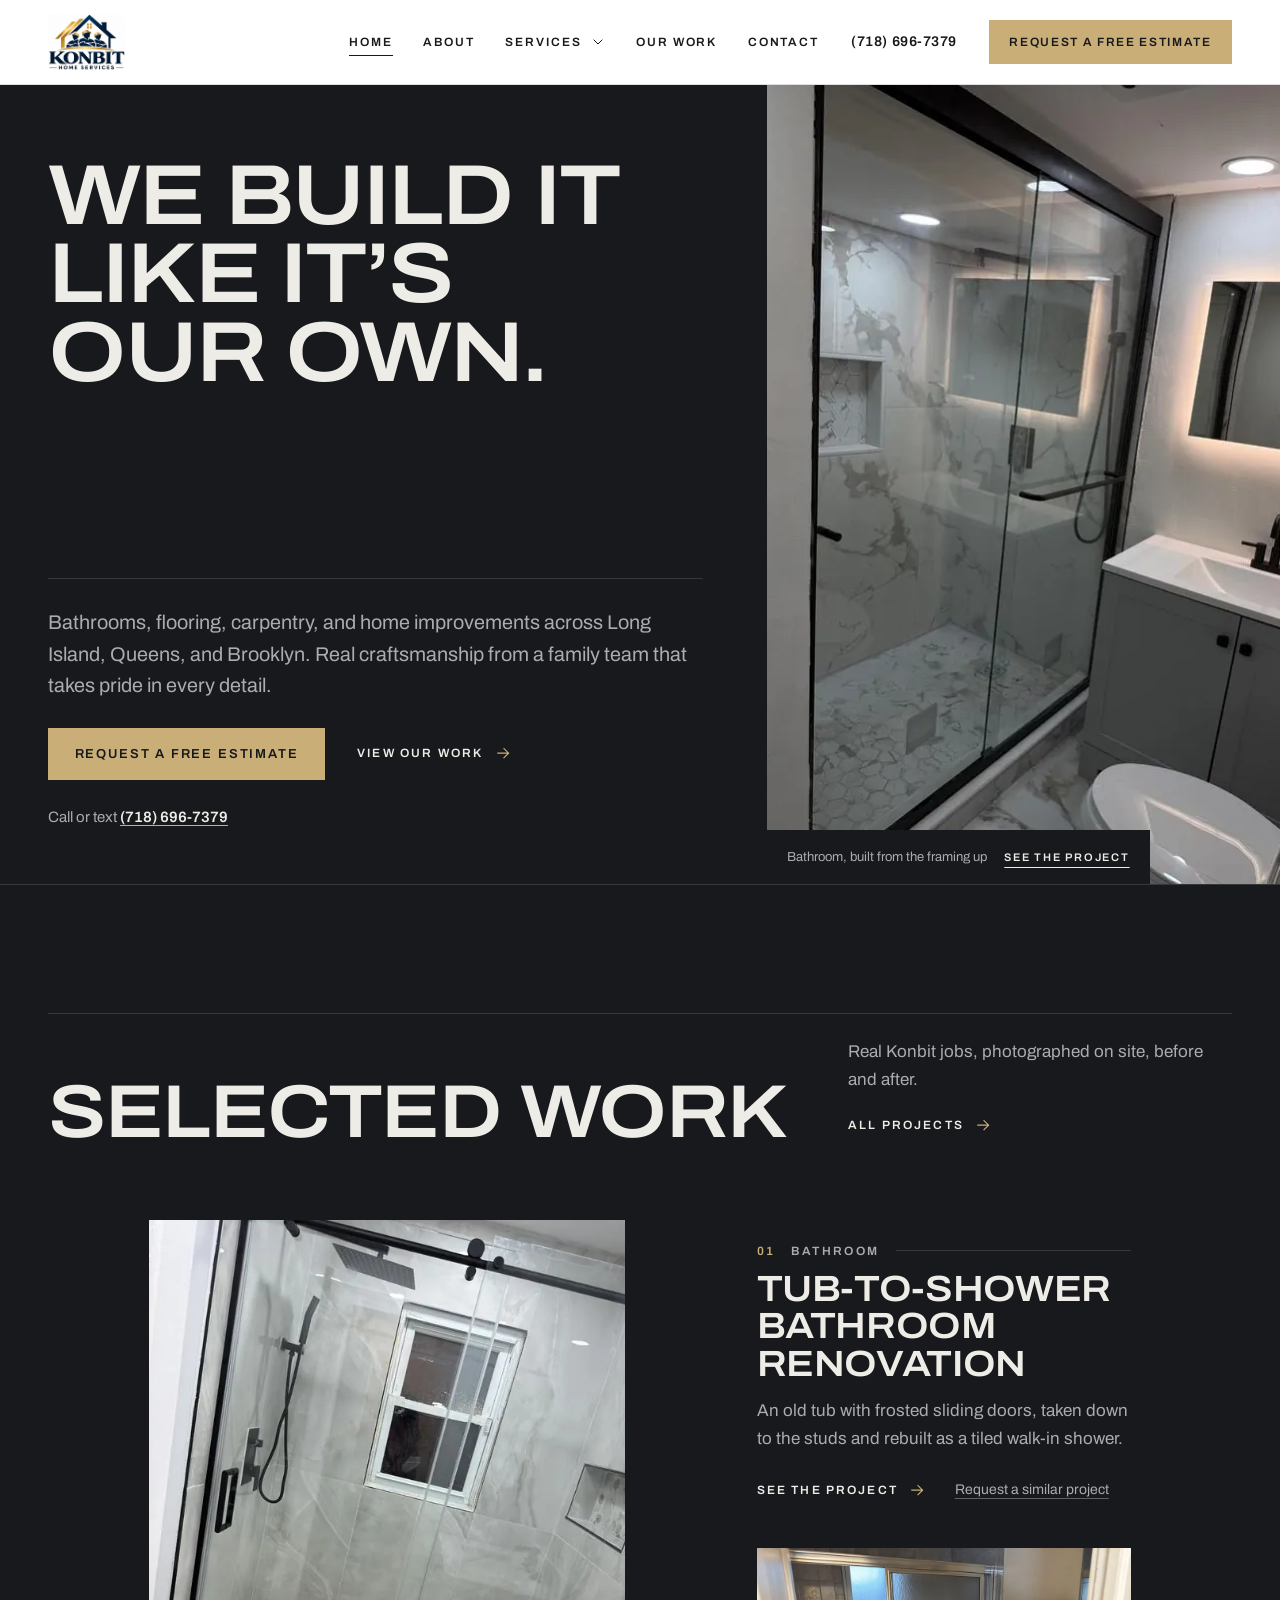
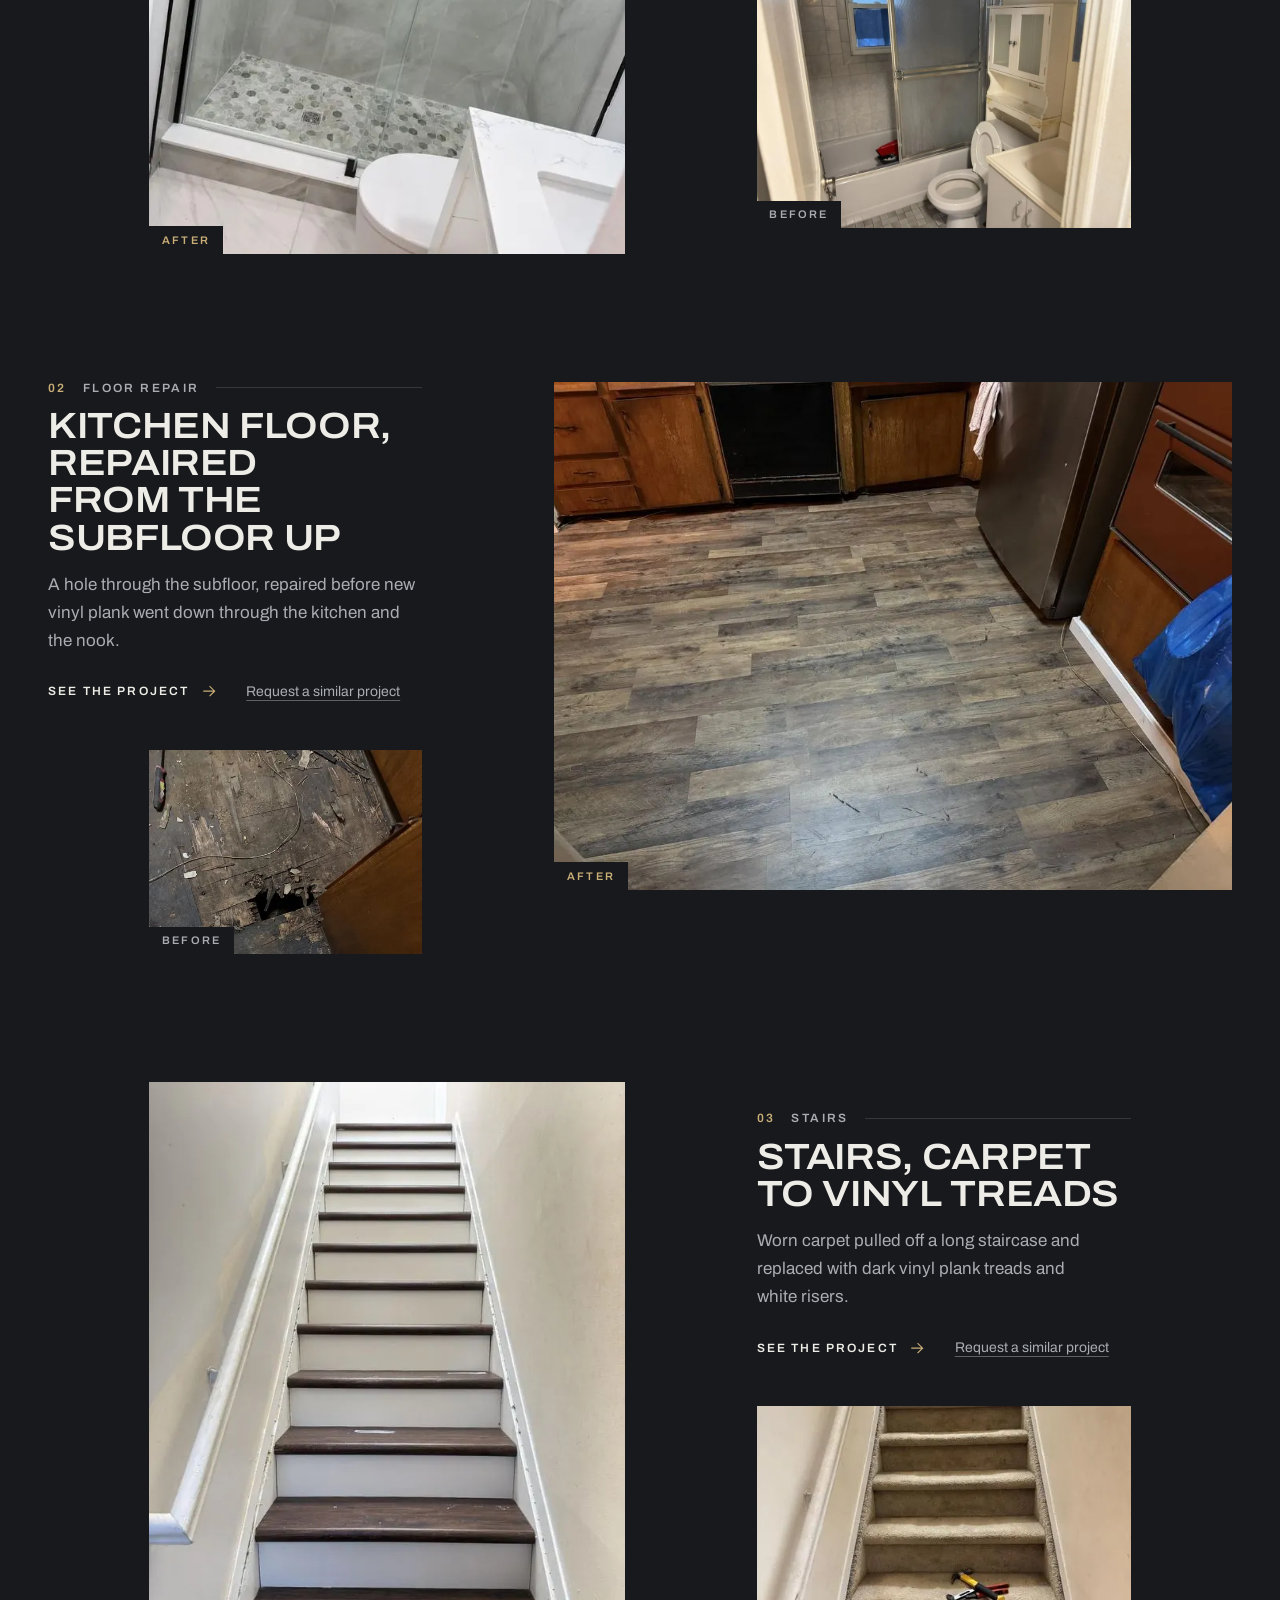
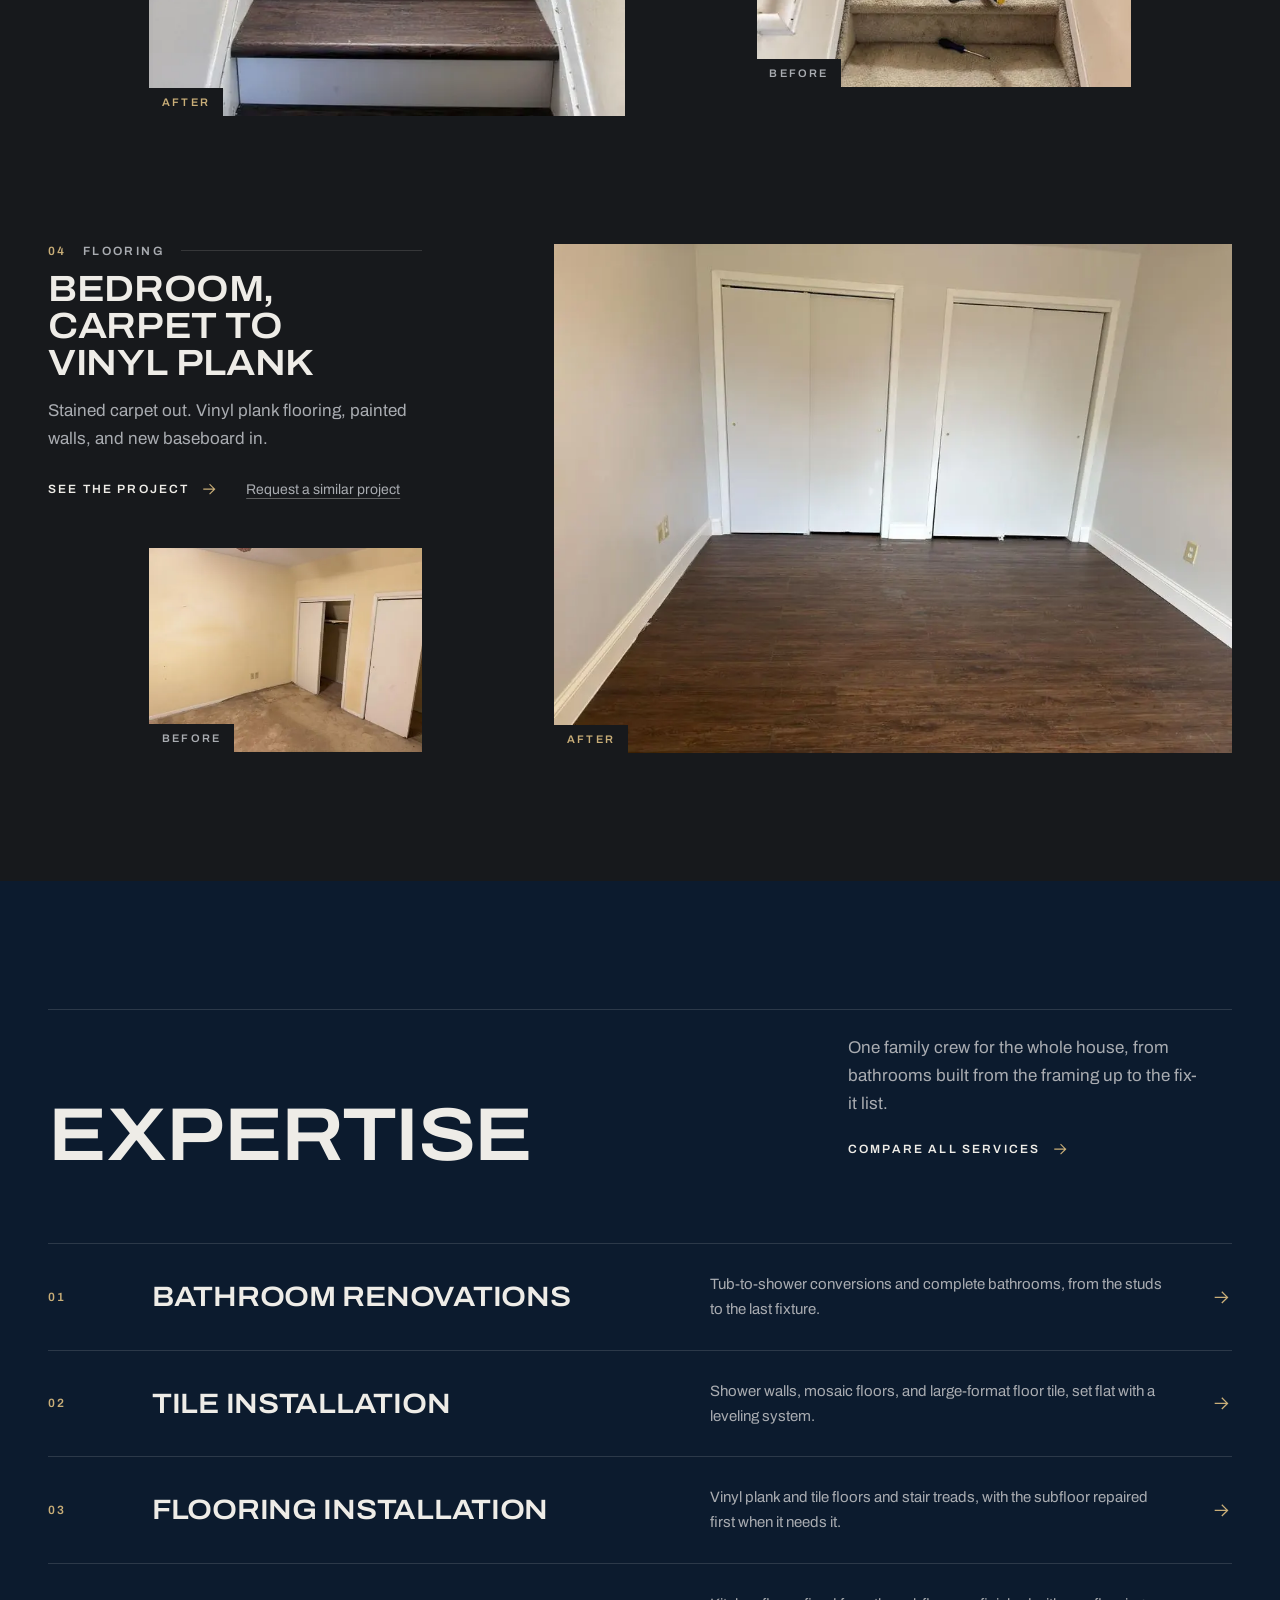
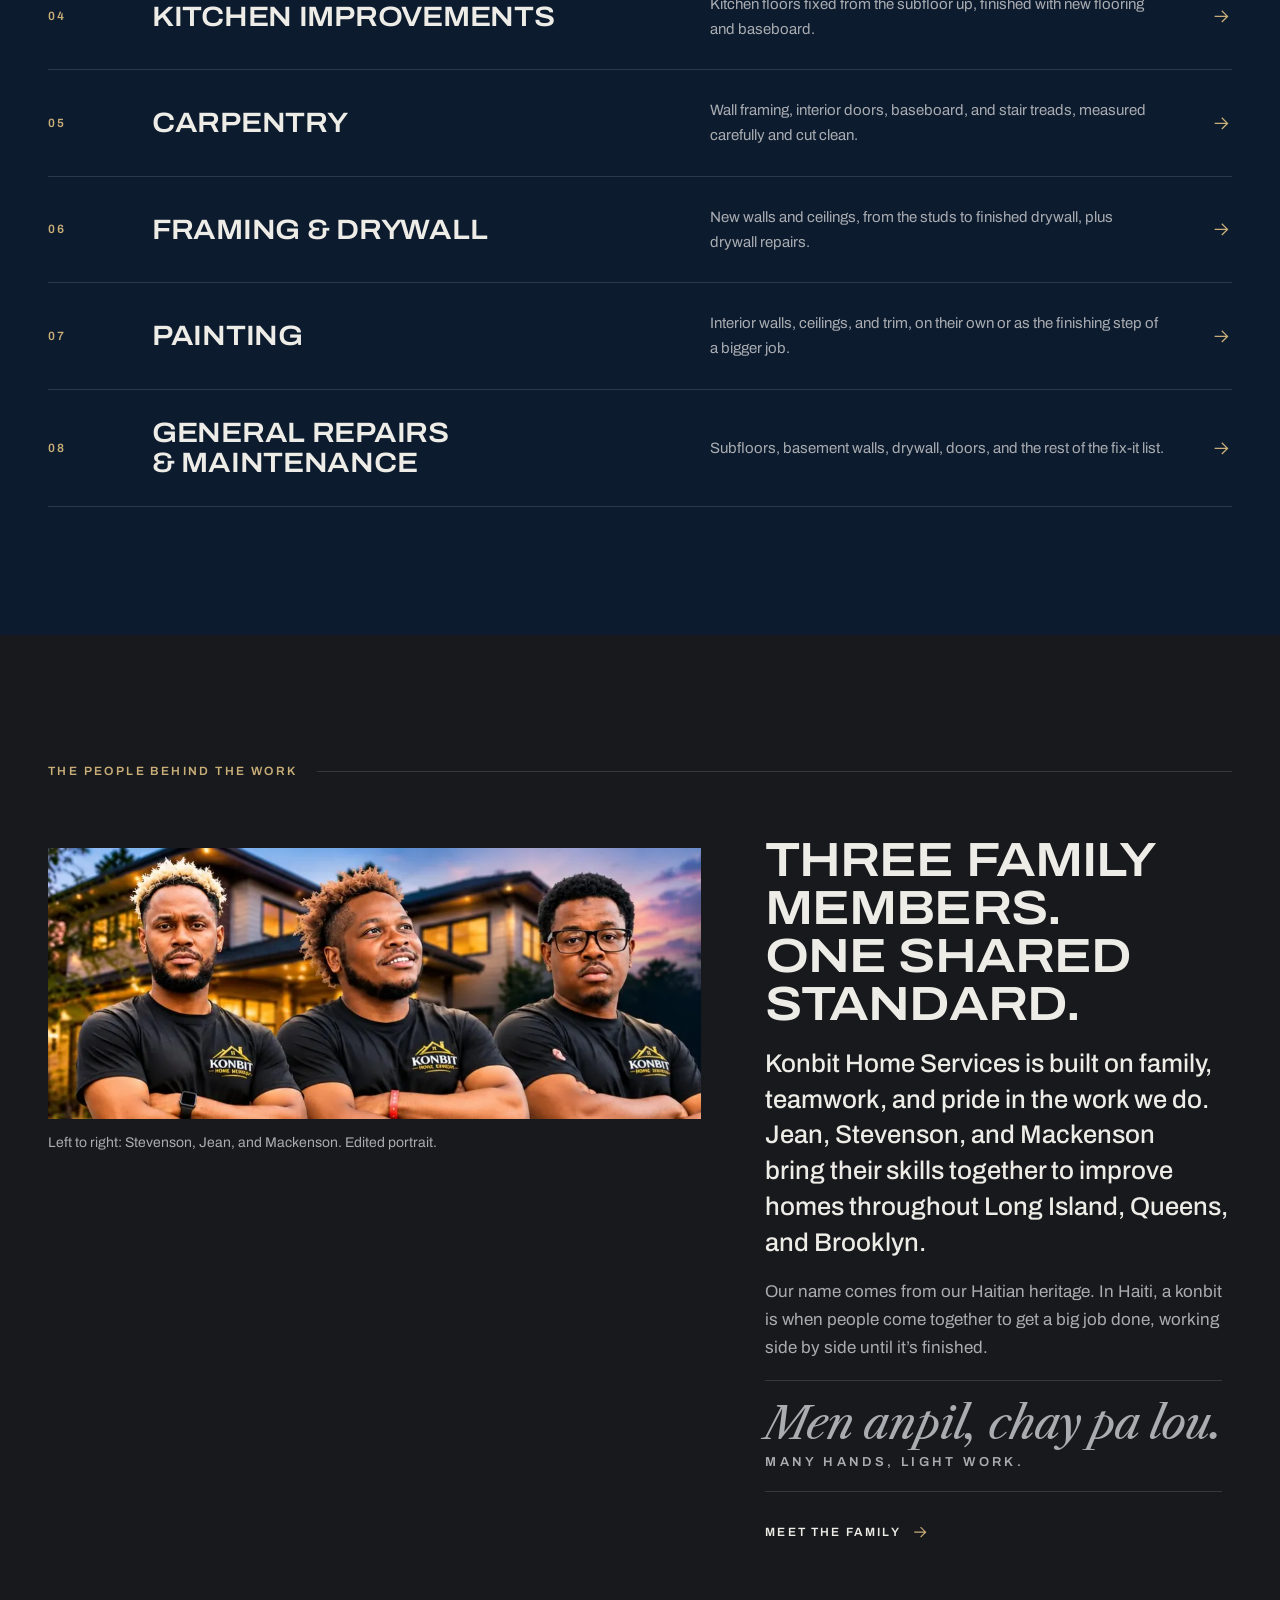
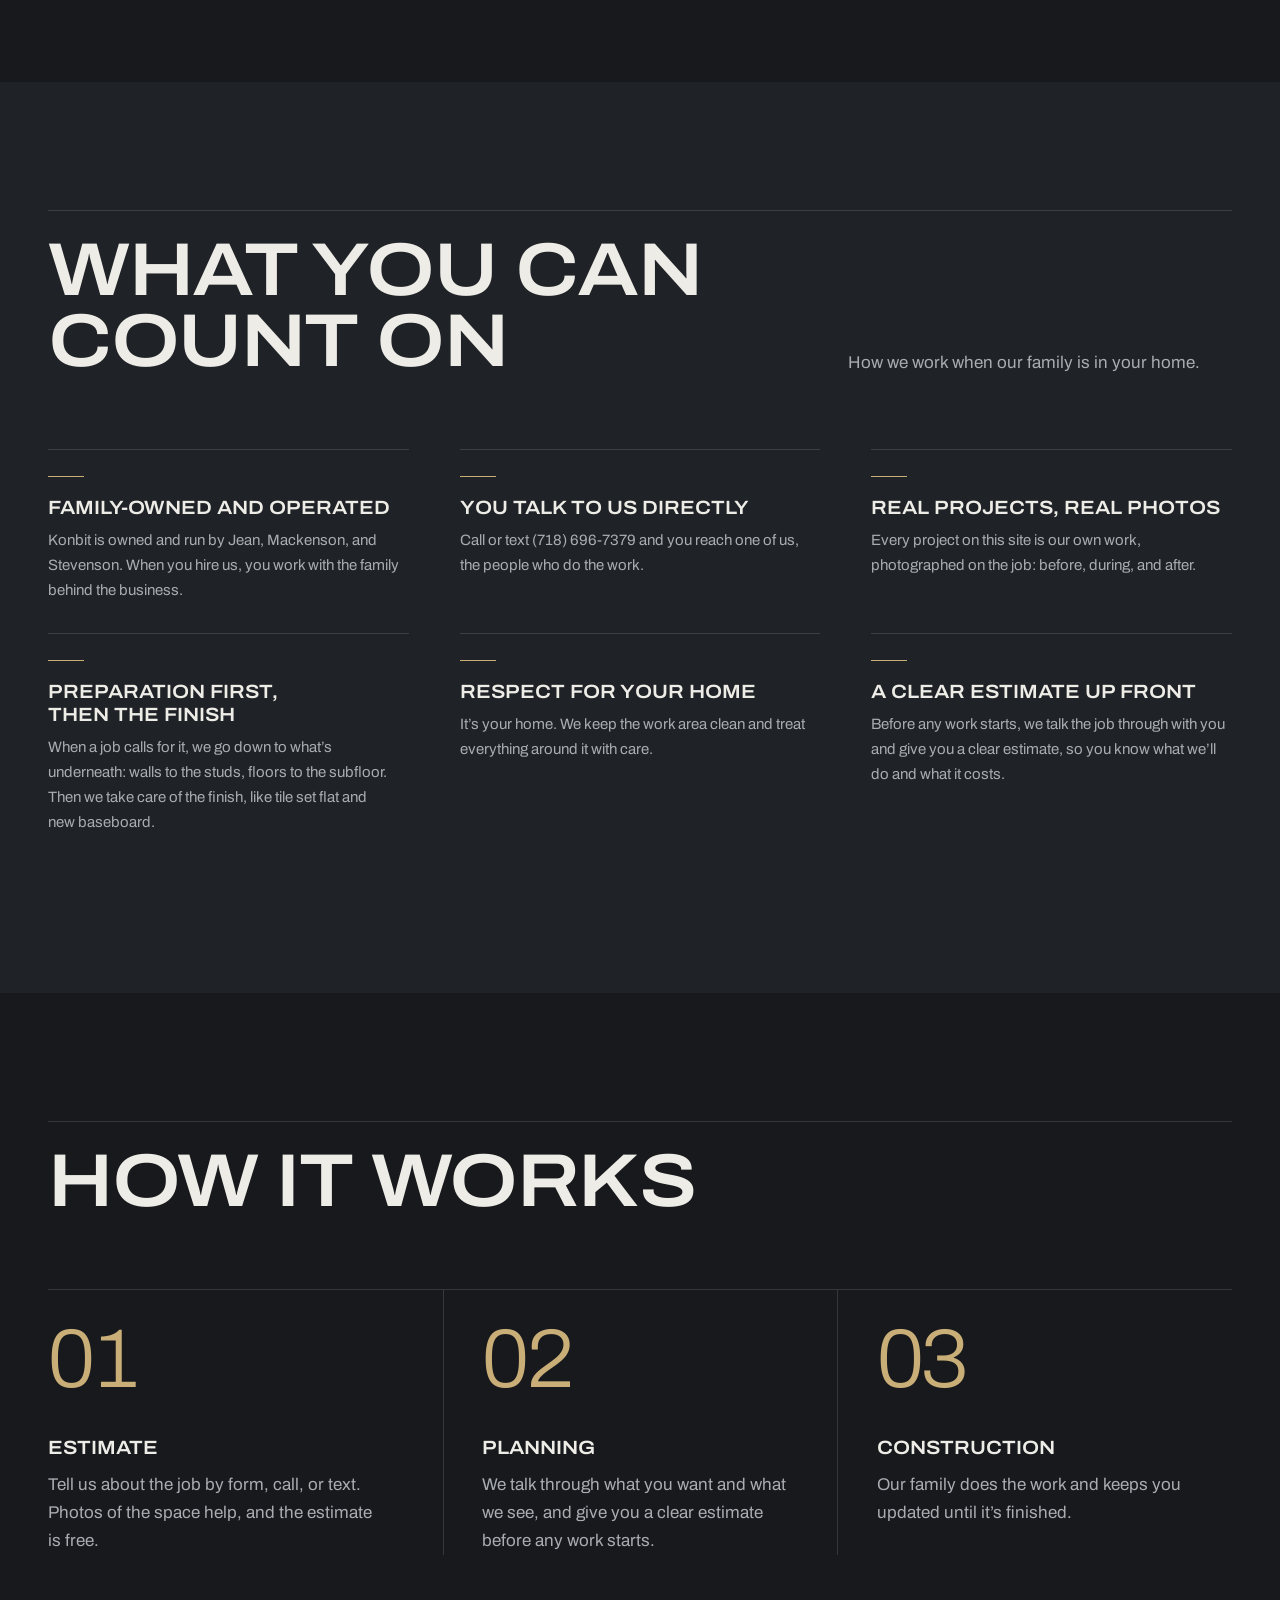
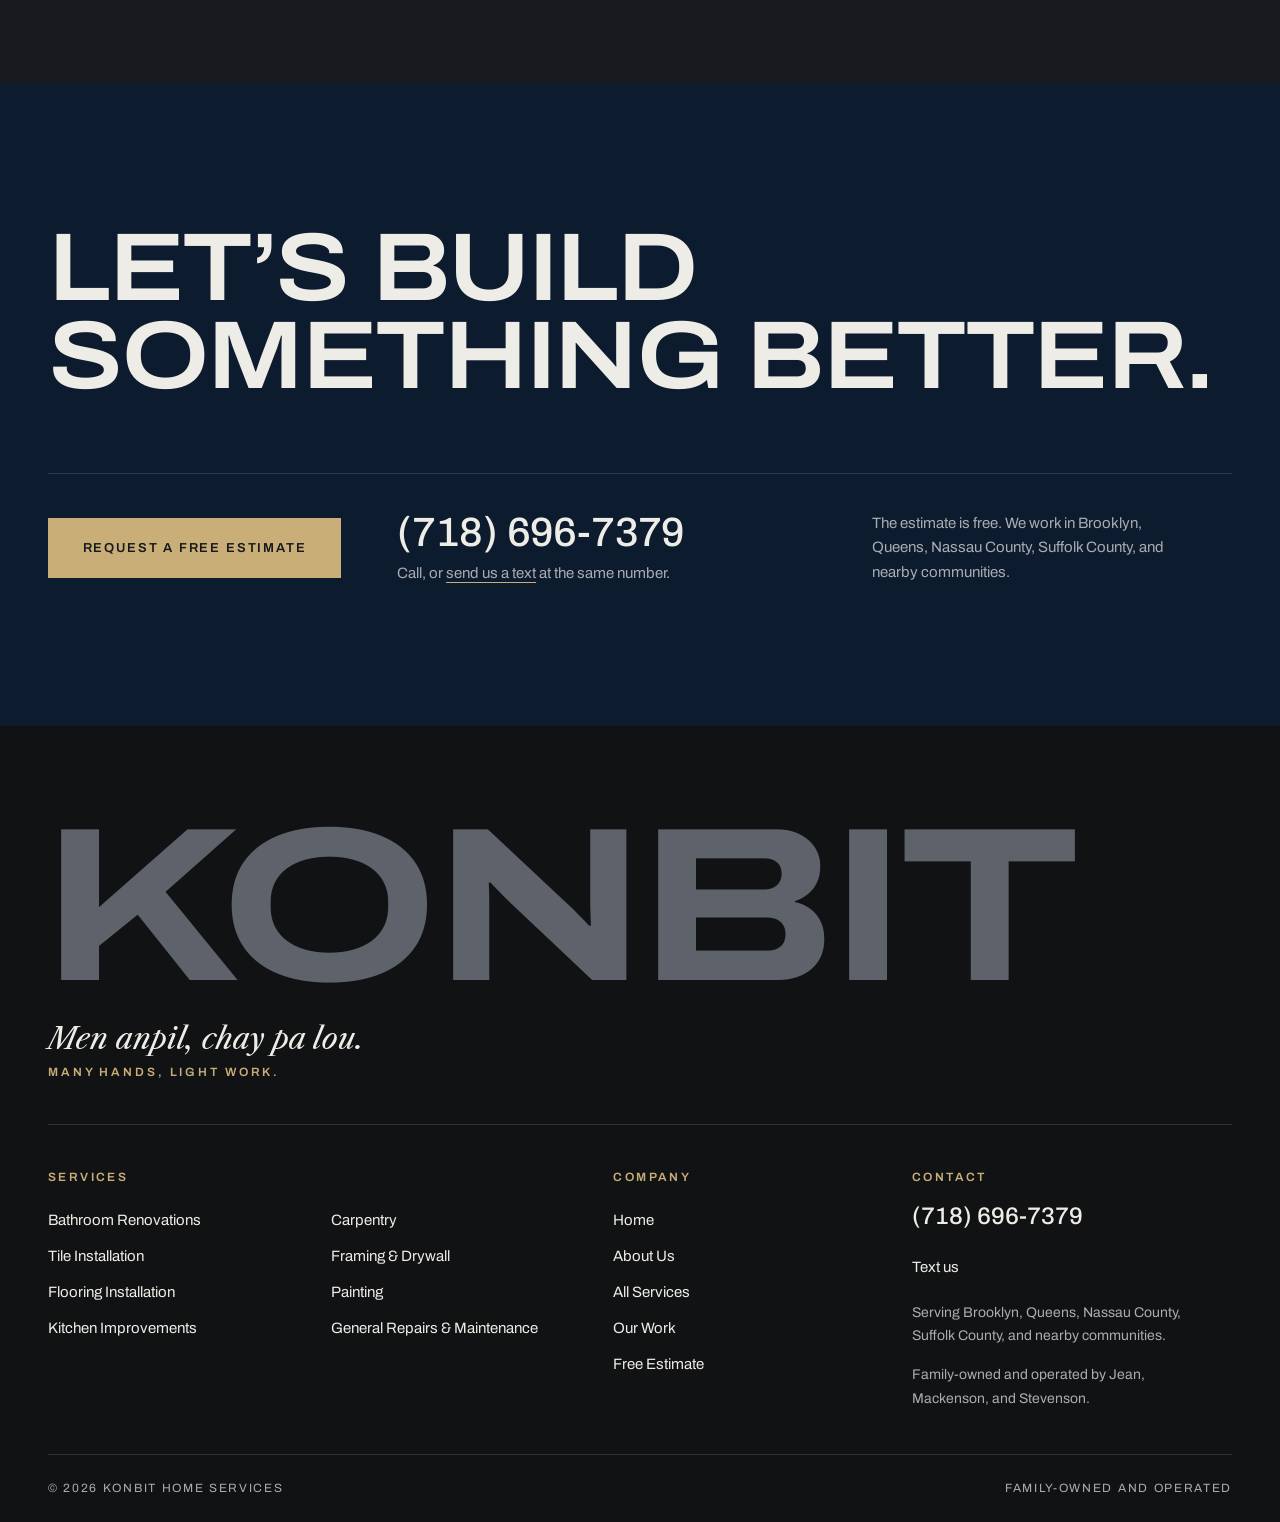
==== commit 15f81ef7: "Add the family's photos: group portrait on Home, Meet the family on About - Home, "The people behind" ====
--- a/index.html
+++ b/index.html
@@ -334,28 +334,23 @@
     </div>
   </section>
 
-  <section class="section section-stone people" aria-labelledby="people-title">
-    <div class="wrap">
-      <h2 class="label-line" id="people-title">The people behind the work</h2>
-      <div class="motto-block">
-        <p class="motto-kreyol" lang="ht">Men anpil, chay pa lou.</p>
-        <p class="motto-english">Many hands, light work.</p>
-      </div>
-      <div class="people-grid">
+  <section class="section people" aria-labelledby="people-title">
+    <div class="wrap">
+      <p class="label-line">The people behind the work</p>
+      <div class="people-split">
+        <figure class="people-photo">
+          <picture><source type="image/webp" srcset="img/konbit-team-640.webp 640w, img/konbit-team-1028.webp 1028w" sizes="(min-width: 1280px) 650px, (min-width: 900px) 52vw, 100vw"><img src="img/konbit-team-640.jpg" srcset="img/konbit-team-640.jpg 640w, img/konbit-team-1028.jpg 1028w" sizes="(min-width: 1280px) 650px, (min-width: 900px) 52vw, 100vw" width="1028" height="426" loading="lazy" alt="Stevenson, Jean, and Mackenson of Konbit Home Services, left to right, arms crossed in black Konbit Home Services T-shirts"></picture>
+          <figcaption>Left to right: Stevenson, Jean, and Mackenson. Edited portrait.</figcaption>
+        </figure>
         <div class="people-copy">
-          <p class="people-lead">We are family. We work together. We take pride in what we build.</p>
-          <p>Konbit Home Services is owned and run by Jean, Mackenson, and Stevenson. Our name comes from our Haitian heritage.</p>
-          <p>In Haiti, a konbit is when people come together to get a big job done, working side by side until it’s finished. That’s how we work in your home: as one team, from the first conversation to the final cleanup.</p>
-          <a class="link-arrow" href="/about">Our story<svg class="icon" aria-hidden="true"><use href="#i-arrow"></use></svg></a>
-        </div>
-        <div class="people-team">
-          <p class="eyebrow">The family</p>
-          <ul class="people-names">
-            <li>Jean</li>
-            <li>Mackenson</li>
-            <li>Stevenson</li>
-          </ul>
-          <p class="people-note">Call or text <a href="tel:+17186967379">(718)&nbsp;696-7379</a> and you’ll talk to one of us.</p>
+          <h2 class="sec-title is-small" id="people-title">Three family members. One shared standard.</h2>
+          <p class="people-lead">Konbit Home Services is built on family, teamwork, and pride in the work we do. Jean, Stevenson, and Mackenson bring their skills together to improve homes throughout Long Island, Queens, and Brooklyn.</p>
+          <p>Our name comes from our Haitian heritage. In Haiti, a konbit is when people come together to get a big job done, working side by side until it’s finished.</p>
+          <div class="motto-block is-compact">
+            <p class="motto-kreyol" lang="ht">Men anpil, chay pa lou.</p>
+            <p class="motto-english">Many hands, light work.</p>
+          </div>
+          <a class="link-arrow" href="/about">Meet the family<svg class="icon" aria-hidden="true"><use href="#i-arrow"></use></svg></a>
         </div>
       </div>
 
--- a/styles.css
+++ b/styles.css
@@ -873,19 +873,43 @@
 @media (min-width: 700px) { .trust-grid { grid-template-columns: repeat(2, minmax(0, 1fr)); border-bottom: 0; } }
 @media (min-width: 1100px) { .trust-grid { grid-template-columns: repeat(3, minmax(0, 1fr)); } }
 
+/* Homepage: the group portrait beside the family's story */
+.people-split { display: grid; gap: 2rem; }
+.people-photo { margin: 0; display: flex; flex-direction: column; gap: .75rem; min-width: 0; }
+.people-photo img { width: 100%; height: auto; background: var(--charcoal-2); }
+.people-photo figcaption { font-size: .875rem; color: var(--fg-muted); }
+.motto-block.is-compact { gap: .45rem; padding: 1.25rem 0; border-top: 1px solid var(--rule); border-bottom: 1px solid var(--rule); }
+.motto-block.is-compact .motto-kreyol { font-size: clamp(1.9rem, 1.3rem + 1.8vw, 2.9rem); }
+/* The group photo is a wide panorama, so on desktop it lines up with the headline and stays in view
+   beside the story instead of floating in the middle of a tall column */
+@media (min-width: 900px) {
+  .people-split { grid-template-columns: minmax(0, 7fr) minmax(0, 5fr); gap: clamp(2.5rem, 5vw, 5rem); align-items: start; }
+  .people-photo, .story .people-team { position: sticky; top: calc(var(--header-h) + 2rem); }
+}
+
+/* About: meet the family. Three equal portraits, same 4:5 crop, names large under a short champagne line */
+.family-body { display: flex; flex-direction: column; gap: 2rem; }
+.family-grid { list-style: none; display: grid; gap: 2.75rem; }
+.family-member figure { margin: 0; display: flex; flex-direction: column; gap: 1.1rem; }
+.fm-photo { overflow: hidden; background: var(--charcoal-2); }
+.fm-photo img { width: 100%; aspect-ratio: 4 / 5; object-fit: cover; }
+.fm-name {
+  font-size: 1.9rem; font-weight: 600; font-stretch: 115%; line-height: 1;
+  letter-spacing: -.01em; text-transform: uppercase; color: var(--fg);
+}
+.fm-name::before { content: ""; display: block; width: 2.25rem; height: 1px; margin-bottom: .9rem; background: var(--accent); }
+.family-note { font-size: .8125rem; color: var(--fg-muted); }
+@media (min-width: 640px) {
+  .family-grid { grid-template-columns: repeat(3, minmax(0, 1fr)); gap: clamp(1rem, 2.5vw, 2rem); }
+  .fm-name { font-size: clamp(1.1rem, .7rem + 1.5vw, 2.25rem); }
+}
+
 /* The family: real photos only. Each block below appears only once its photos exist. */
 .team-group { margin: 0 0 1.5rem; }
-.team-group img { width: 100%; aspect-ratio: 3 / 2; object-fit: cover; background: var(--line-dark); }
+.team-group img { width: 100%; height: auto; background: var(--line-dark); } /* whole frame: a crop would cut off whoever stands at the edge */
 .team-group figcaption { margin-top: .7rem; font-size: .875rem; color: var(--fg-muted); }
 .team-gallery { display: flex; flex-direction: column; gap: 1.5rem; padding-top: clamp(2rem, 5vw, 3.5rem); border-top: 1px solid var(--rule); }
-.team-portraits { list-style: none; display: grid; grid-template-columns: repeat(3, minmax(0, 1fr)); gap: clamp(.5rem, 2vw, 1.5rem); align-items: start; }
-.team-portraits figure, .team-at-work figure { margin: 0; }
-.team-portraits img { width: 100%; aspect-ratio: 3 / 4; object-fit: cover; background: var(--line-dark); }
-.team-portraits li:nth-child(2) { margin-top: clamp(1.5rem, 6vw, 4.5rem); }
-.team-portraits figcaption {
-  padding-top: .8rem; font-size: clamp(.75rem, .45rem + 1.4vw, 1.6rem); font-weight: 600; font-stretch: 115%;
-  line-height: 1.1; text-transform: uppercase; color: var(--fg); overflow-wrap: anywhere;
-}
+.team-at-work figure { margin: 0; }
 .team-at-work { list-style: none; display: grid; gap: clamp(.75rem, 2vw, 1.5rem); }
 .team-at-work img { width: 100%; aspect-ratio: 4 / 3; object-fit: cover; background: var(--line-dark); }
 .team-at-work figcaption { margin-top: .7rem; font-size: .875rem; color: var(--fg-muted); }
@@ -1012,6 +1036,8 @@
   .link-arrow:hover .icon, .pc-more:hover .icon, .xlist-row:hover .xlist-arrow { transform: translateX(5px); }
   .work-main img, .work-second img, .pc-shot img, .shot-open img, .rs-main { transition: transform 1.1s var(--ease); }
   .work:hover .work-main img, .proj-card:hover .pc-shot img, .shot-open:hover img { transform: scale(1.025); }
+  .fm-name::before { transition: width .5s var(--ease); }
+  .family-member:hover .fm-name::before { width: 4rem; }
   .burger span { transition: transform .25s ease, opacity .2s ease; }
   .site-header[data-menu="open"] .nav-panel { animation: menu-in .22s var(--ease); }
   .menu-scrim:not([hidden]) { animation: fade-in .2s ease-out; }
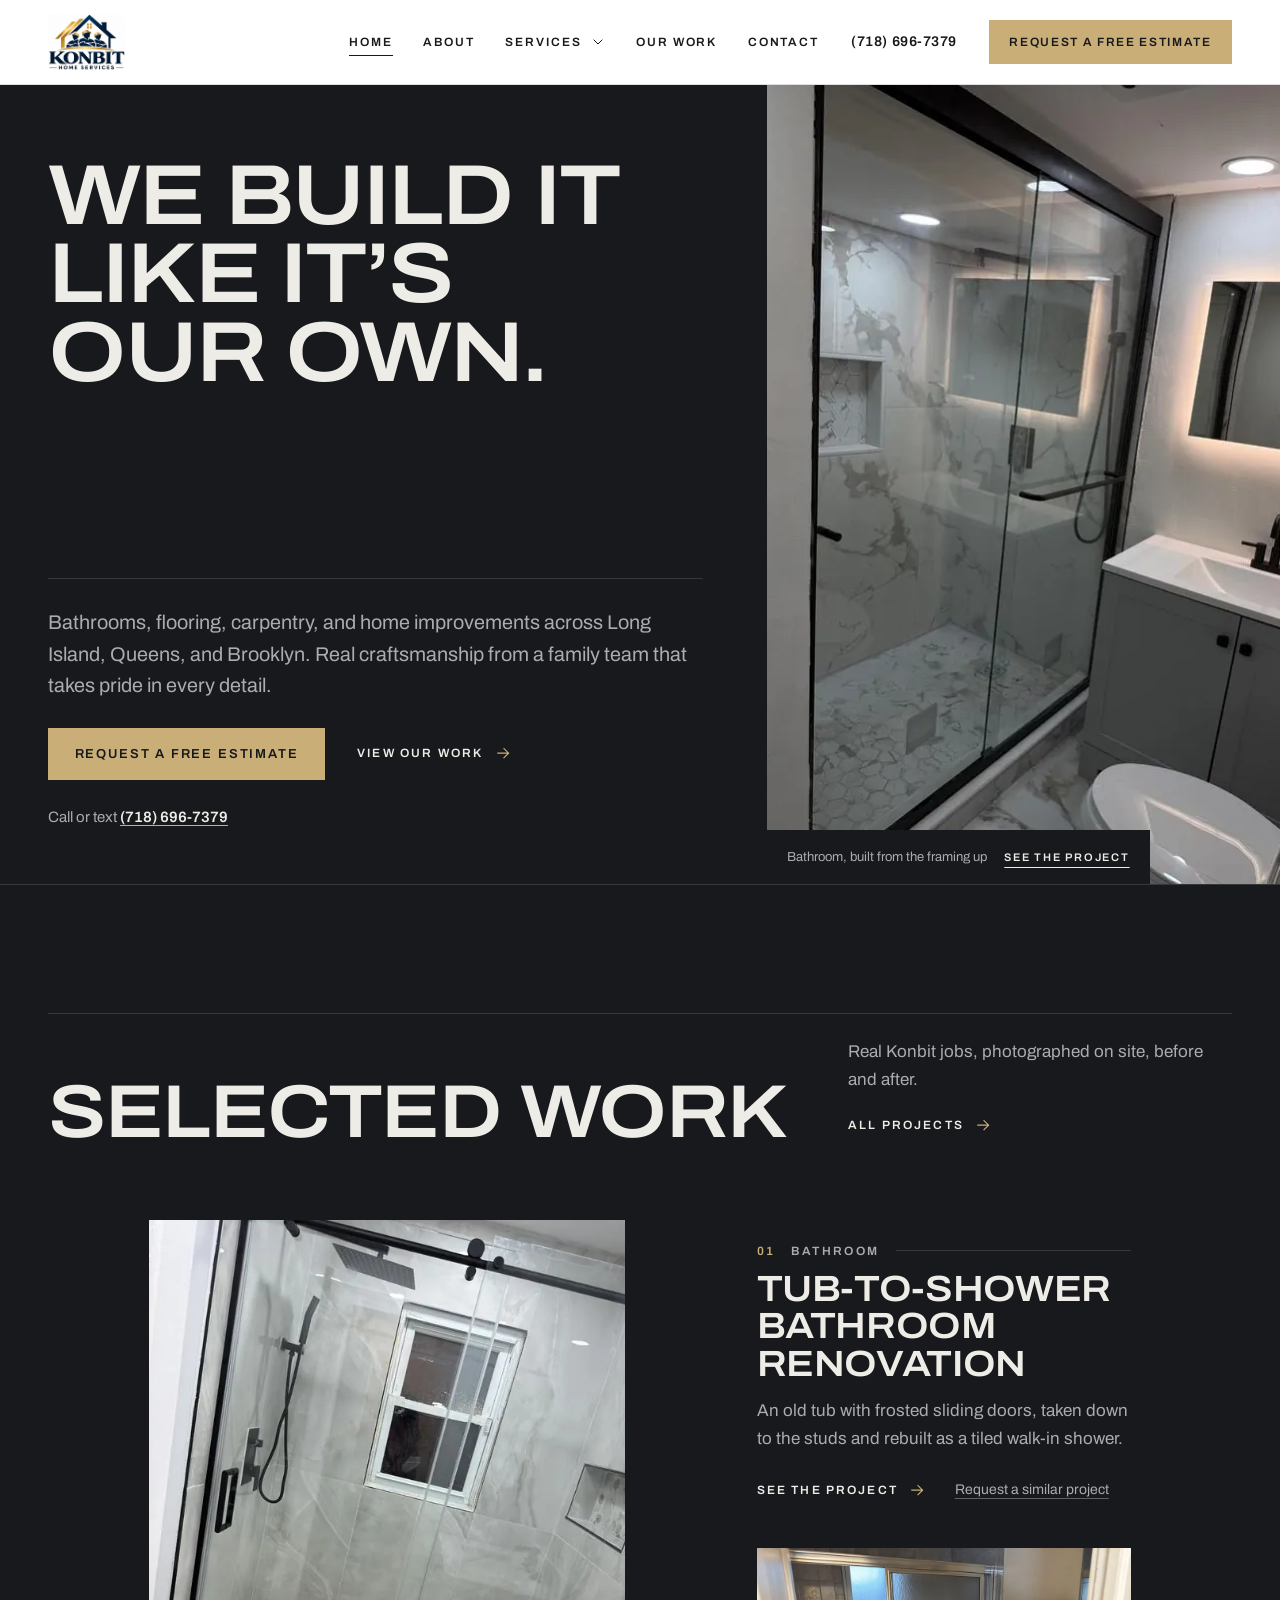
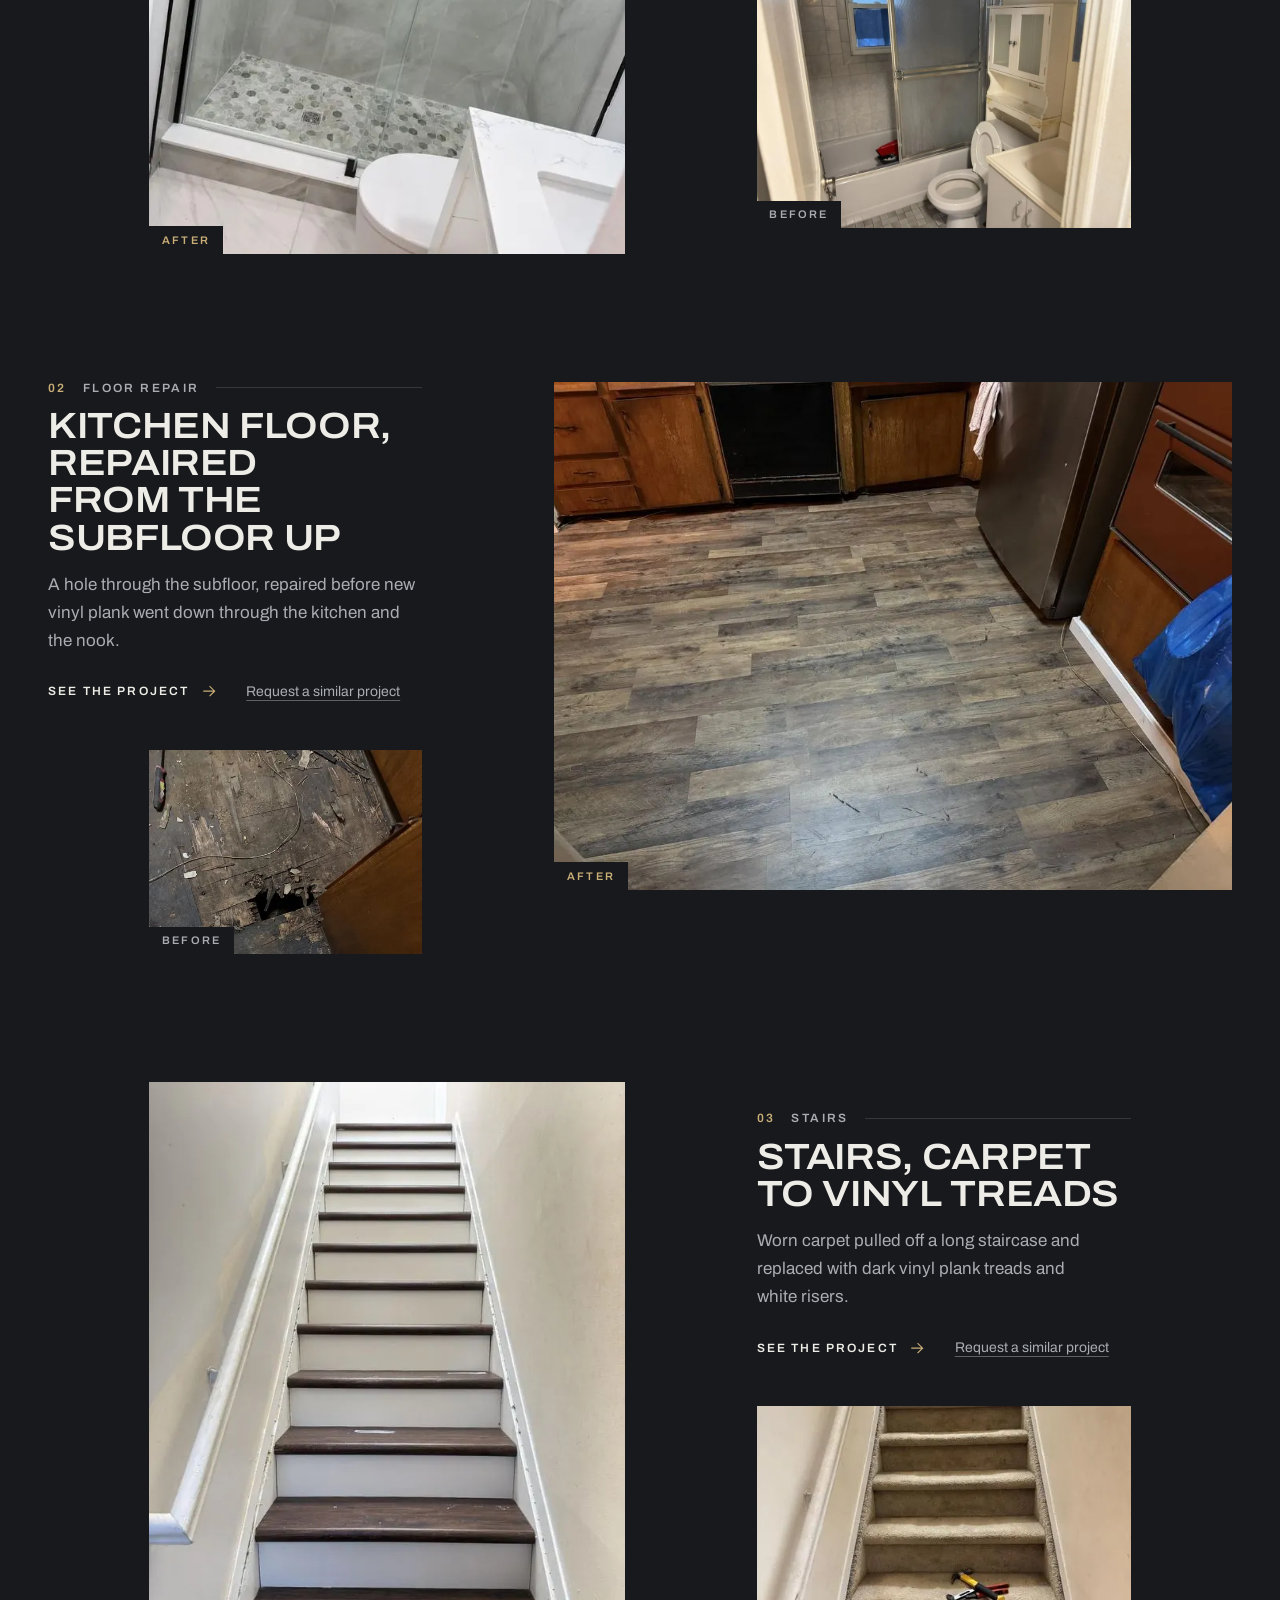
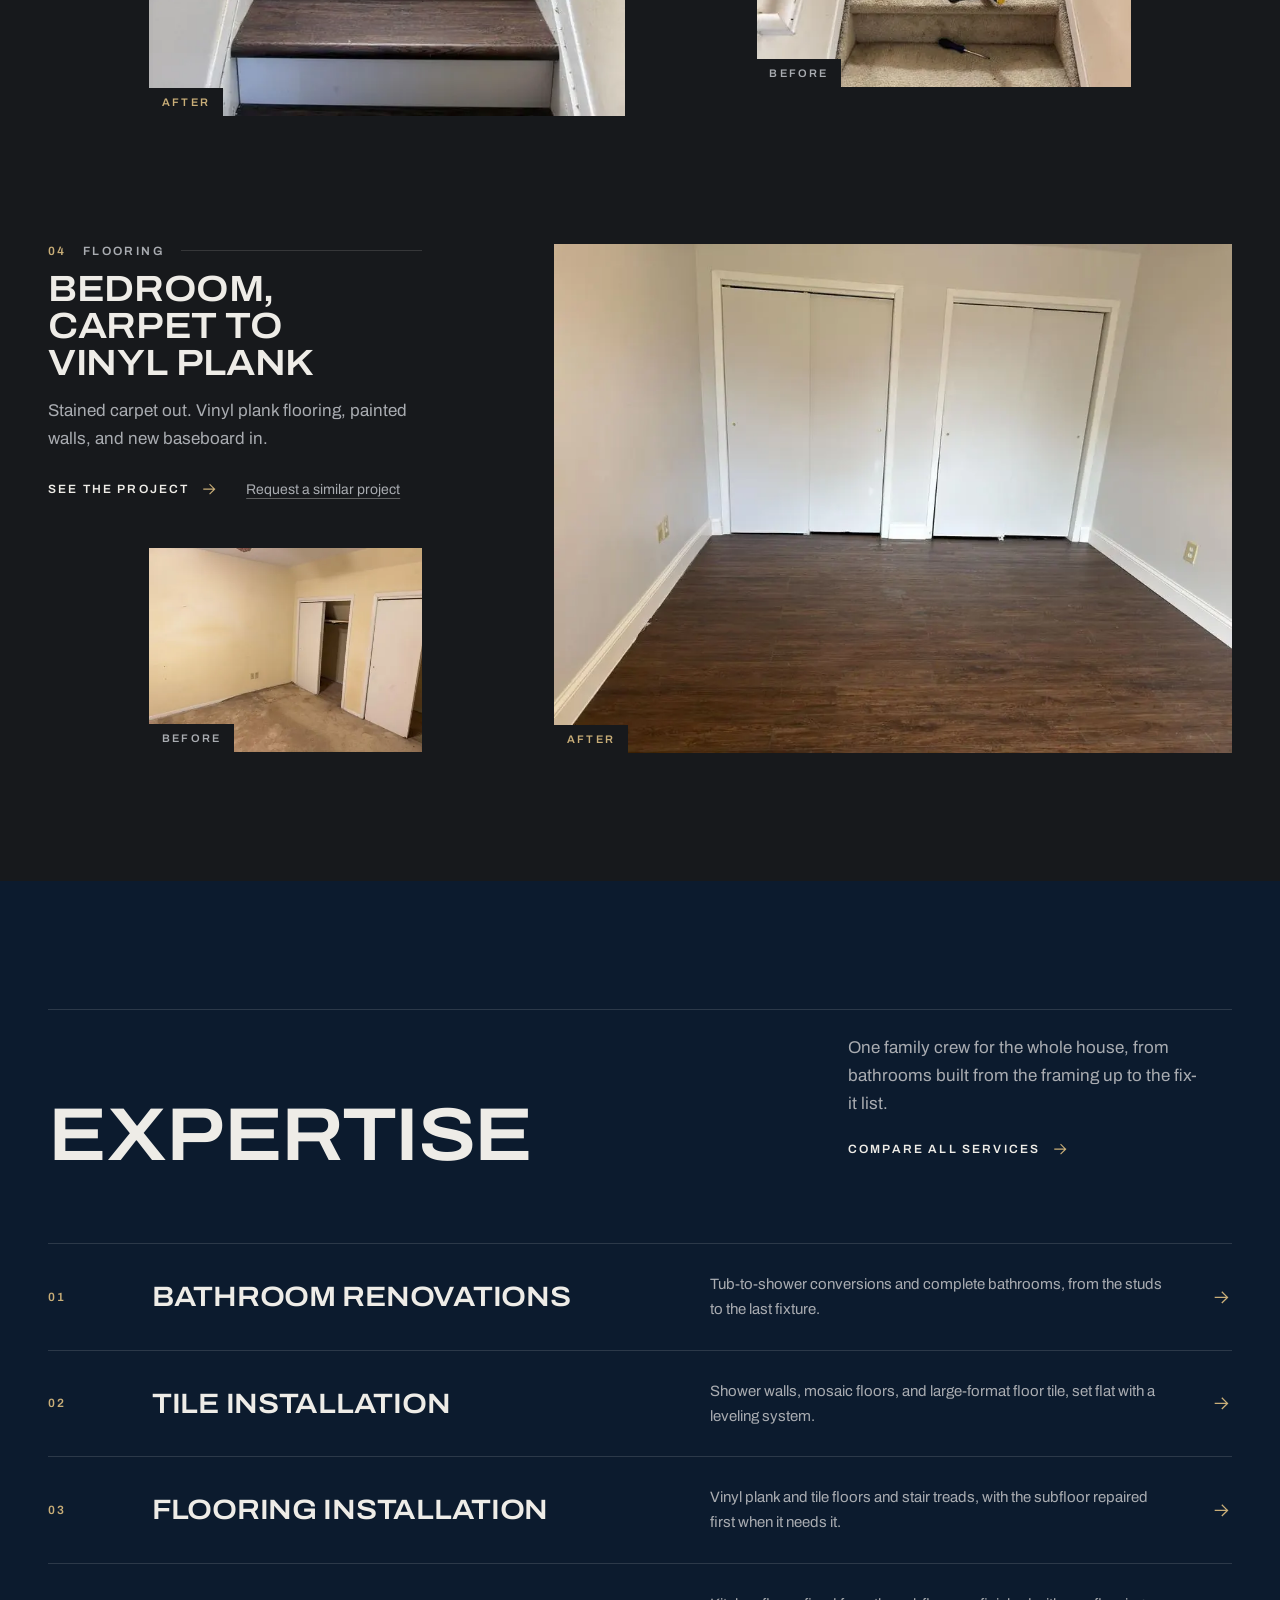
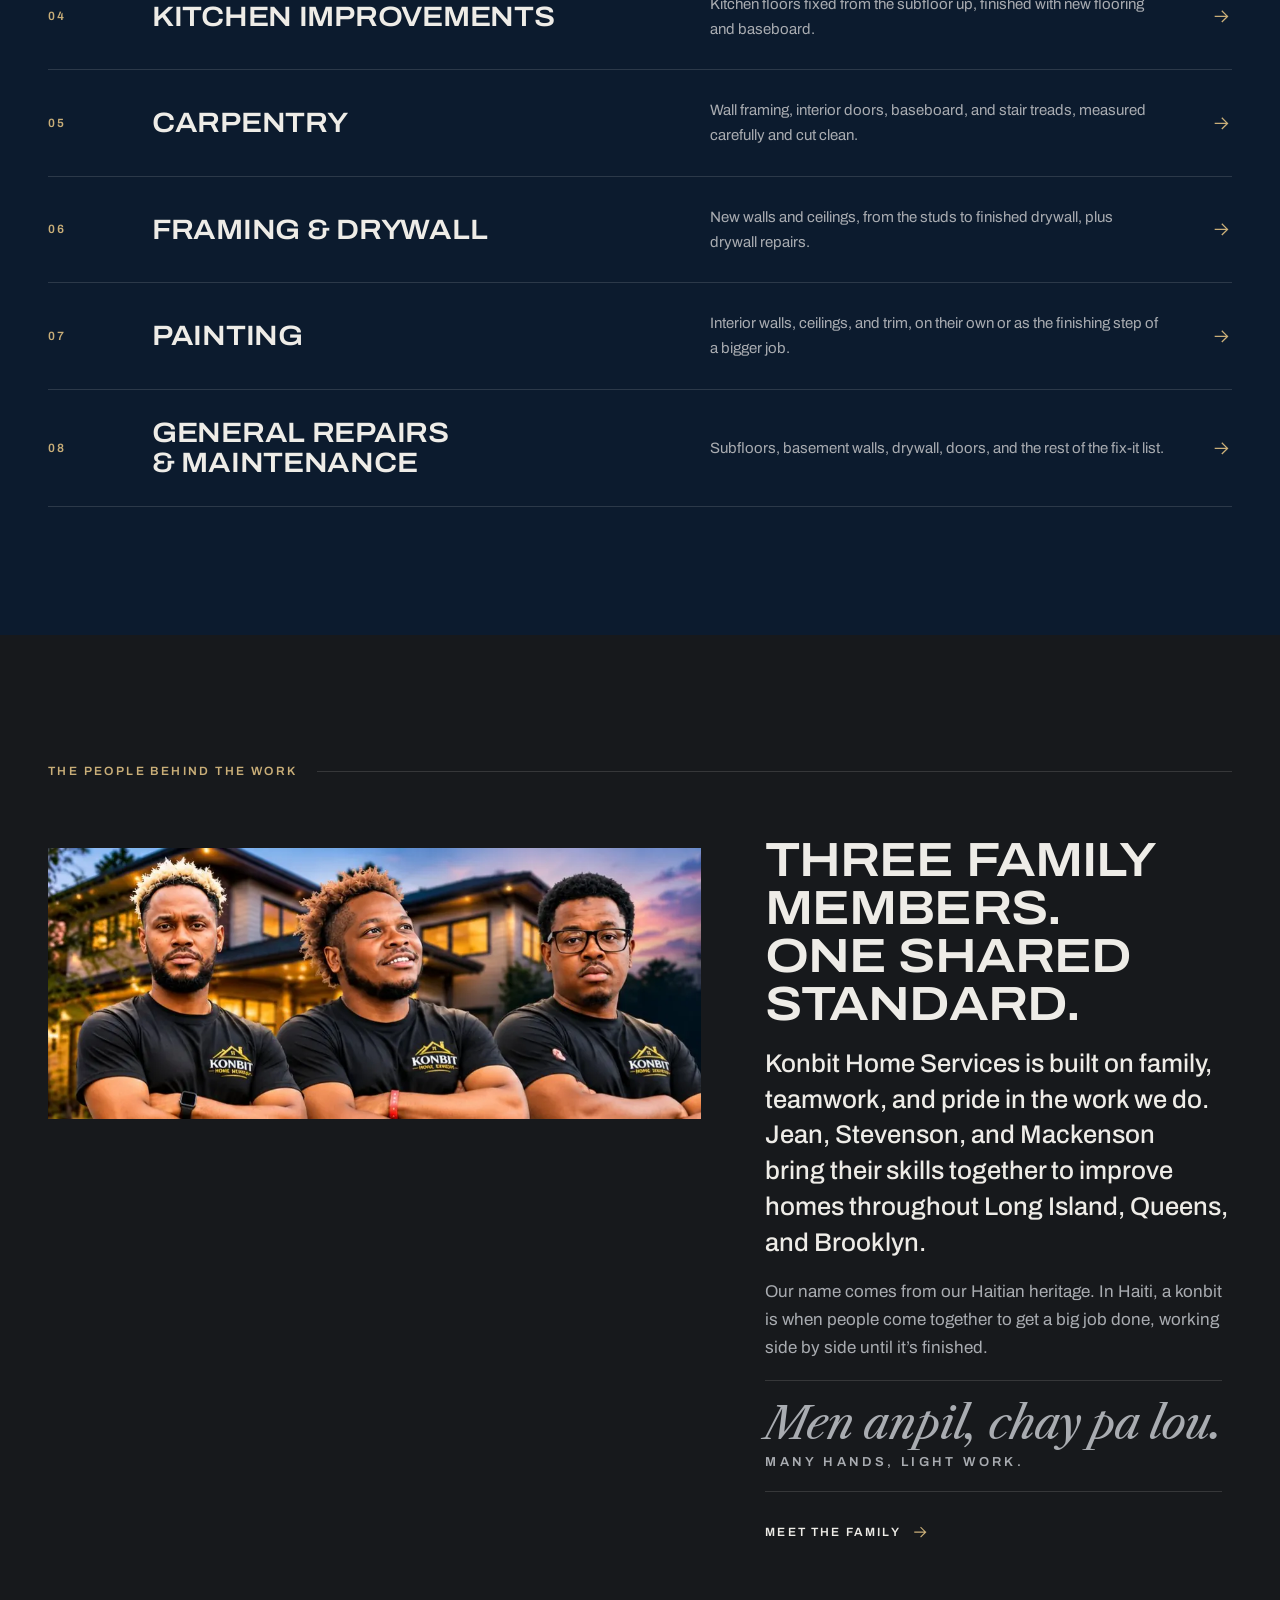
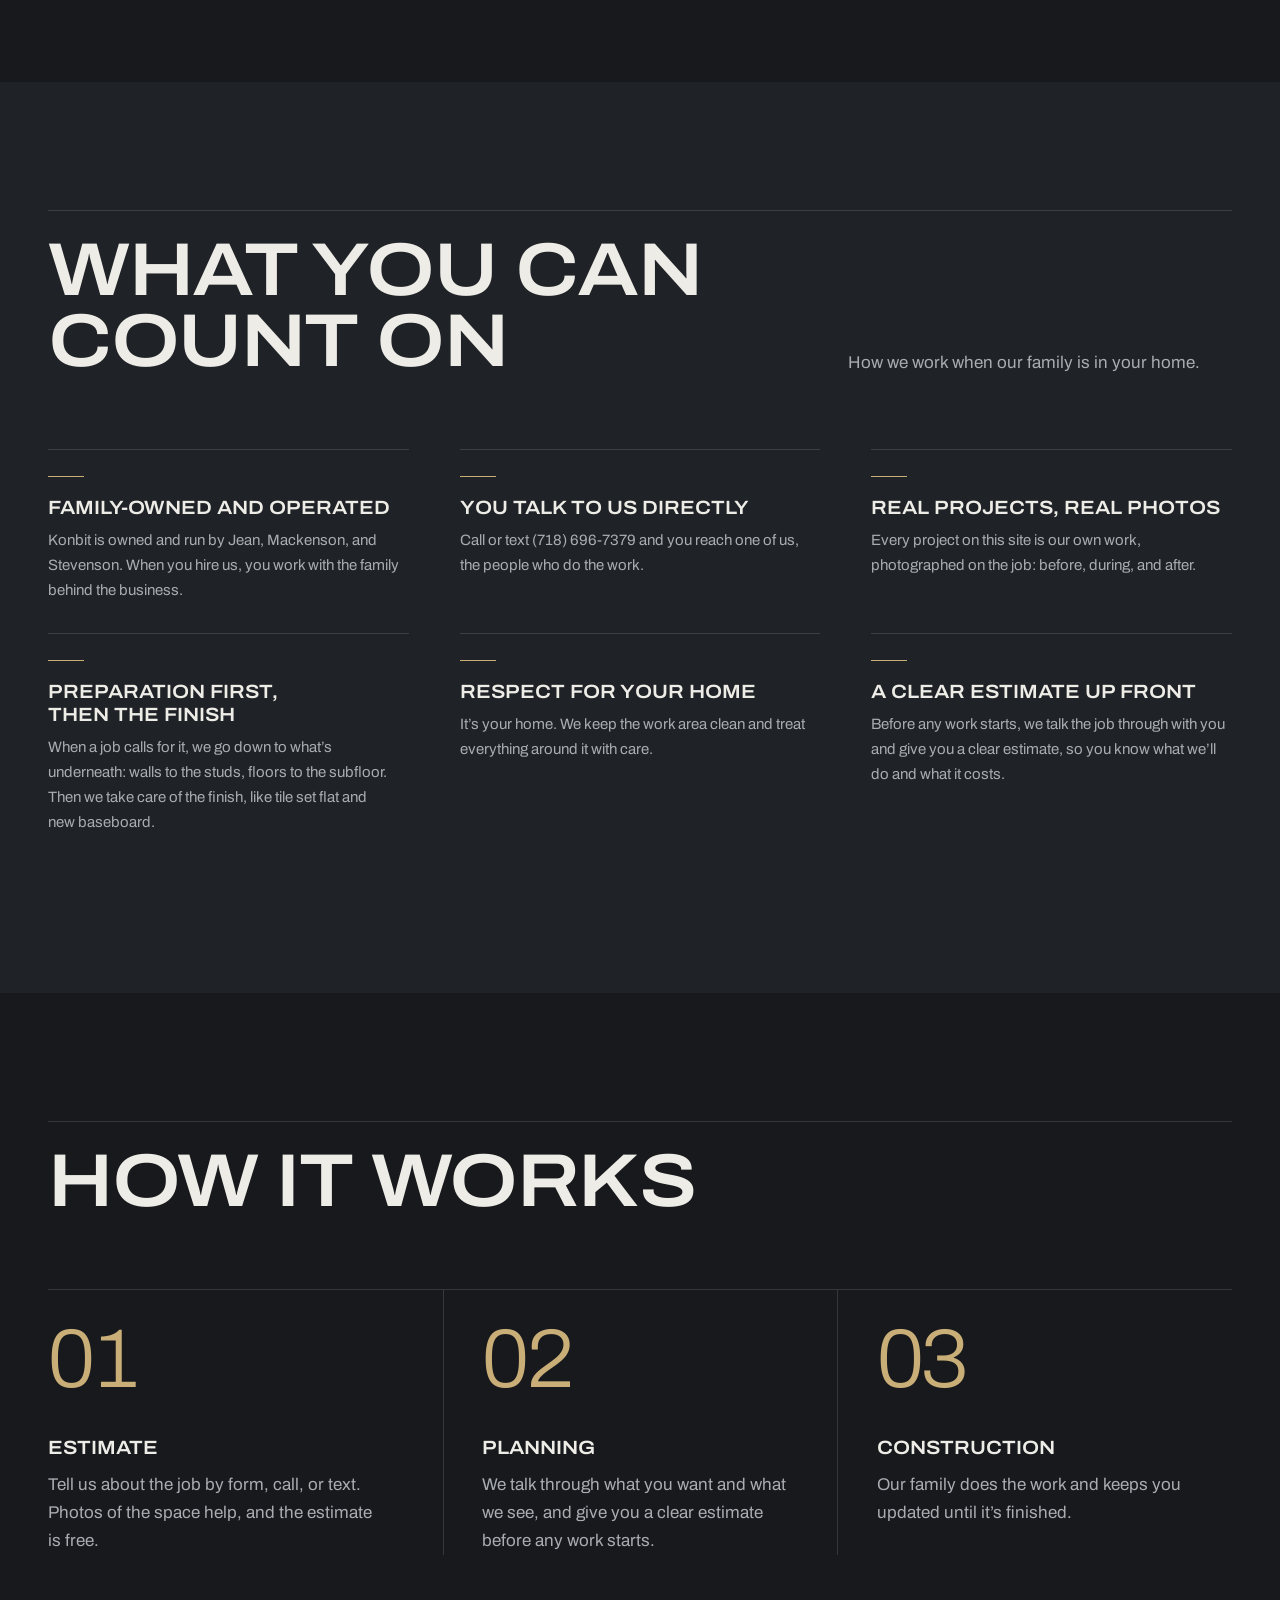
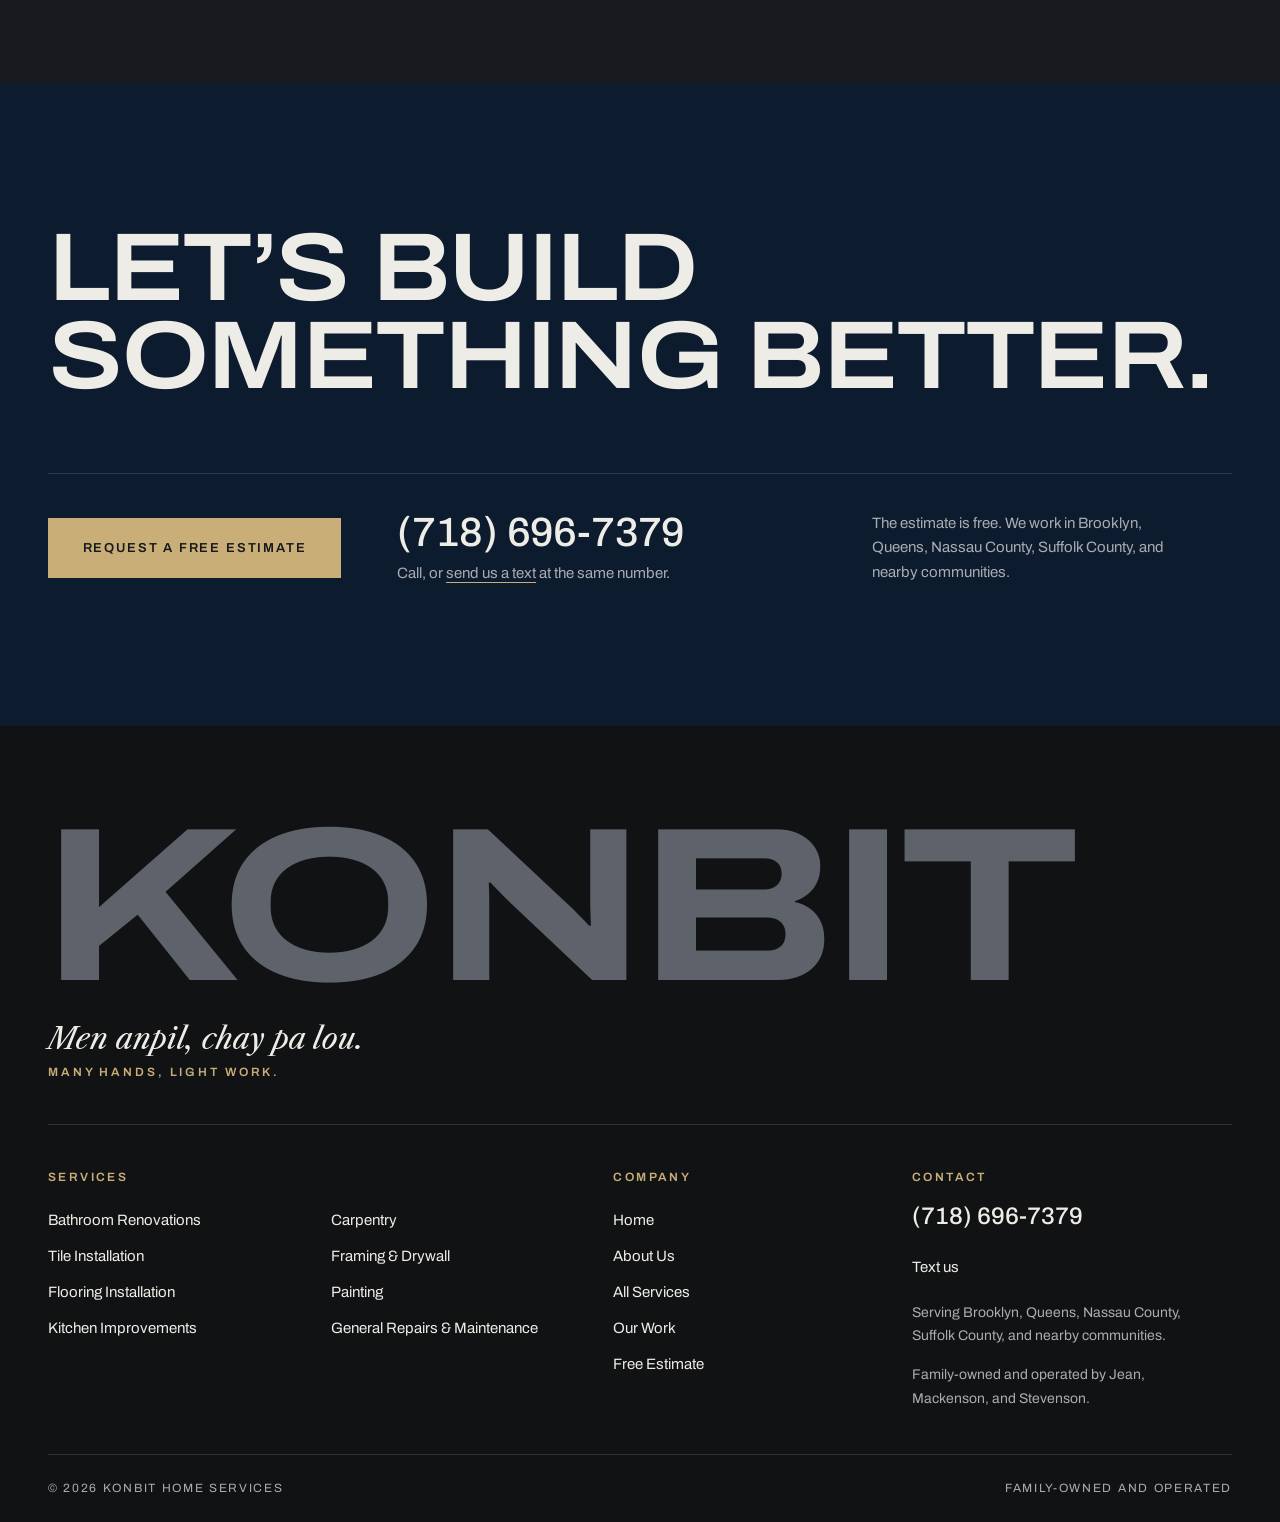
==== commit 377a770c: "Remove the caption under the group photo The family asked to drop "Left to right: Stevenson, Jean, a" ====
--- a/index.html
+++ b/index.html
@@ -340,7 +340,6 @@
       <div class="people-split">
         <figure class="people-photo">
           <picture><source type="image/webp" srcset="img/konbit-team-640.webp 640w, img/konbit-team-1028.webp 1028w" sizes="(min-width: 1280px) 650px, (min-width: 900px) 52vw, 100vw"><img src="img/konbit-team-640.jpg" srcset="img/konbit-team-640.jpg 640w, img/konbit-team-1028.jpg 1028w" sizes="(min-width: 1280px) 650px, (min-width: 900px) 52vw, 100vw" width="1028" height="426" loading="lazy" alt="Stevenson, Jean, and Mackenson of Konbit Home Services, left to right, arms crossed in black Konbit Home Services T-shirts"></picture>
-          <figcaption>Left to right: Stevenson, Jean, and Mackenson. Edited portrait.</figcaption>
         </figure>
         <div class="people-copy">
           <h2 class="sec-title is-small" id="people-title">Three family members. One shared standard.</h2>
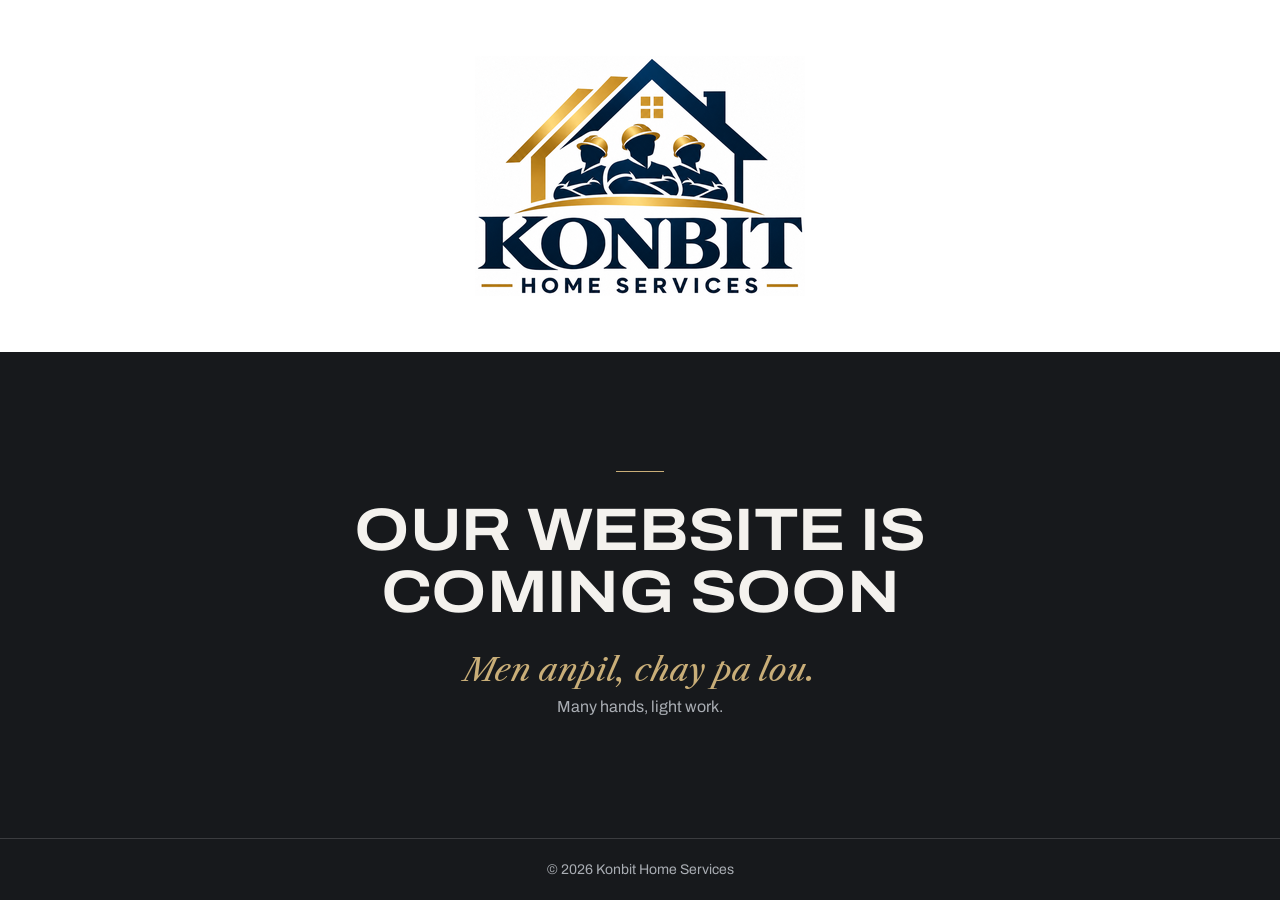
==== commit 9bd28051: "Put up a temporary "coming soon" page The family asked to take the website down until they are licen" ====
--- a/index.html
+++ b/index.html
@@ -3,473 +3,55 @@
 <head>
 <meta charset="utf-8">
 <meta name="viewport" content="width=device-width, initial-scale=1, viewport-fit=cover">
-<script>if(/\.html$/.test(location.pathname)&&history.replaceState)history.replaceState(null,'',location.pathname.replace(/(index)?\.html$/,'')+location.search+location.hash)</script>
-<title>Konbit Home Services | Home Renovations in Long Island, Queens &amp; Brooklyn</title>
-<meta name="description" content="Family-owned home improvement company serving Long Island (Nassau and Suffolk), Queens, and Brooklyn: bathroom remodeling, tile, flooring, carpentry, drywall, painting, and repairs. Free estimates: (718) 696-7379.">
+<title>Konbit Home Services</title>
+<meta name="description" content="Konbit Home Services. Our website is coming soon.">
 <link rel="canonical" href="https://konbithomeservices.com/">
-<script type="application/ld+json">{
-  "@context": "https://schema.org",
-  "@type": "HomeAndConstructionBusiness",
-  "@id": "https://konbithomeservices.com/#business",
-  "name": "Konbit Home Services",
-  "url": "https://konbithomeservices.com/",
-  "logo": "https://konbithomeservices.com/img/konbit-logo-512.png",
-  "image": "https://konbithomeservices.com/img/og-image.jpg",
-  "telephone": "+1-718-696-7379",
-  "slogan": "Men anpil, chay pa lou (Many hands, light work)",
-  "description": "A family-owned home improvement company offering bathroom renovations, tile, flooring, kitchen improvements, carpentry, framing and drywall, painting, and home repairs.",
-  "areaServed": [
-    {
-      "@type": "AdministrativeArea",
-      "name": "Brooklyn, NY"
-    },
-    {
-      "@type": "AdministrativeArea",
-      "name": "Queens, NY"
-    },
-    {
-      "@type": "AdministrativeArea",
-      "name": "Nassau County, NY"
-    },
-    {
-      "@type": "AdministrativeArea",
-      "name": "Suffolk County, NY"
-    }
-  ],
-  "hasOfferCatalog": {
-    "@type": "OfferCatalog",
-    "name": "Home improvement services",
-    "itemListElement": [
-      {
-        "@type": "Offer",
-        "itemOffered": {
-          "@type": "Service",
-          "name": "Bathroom Renovations",
-          "url": "https://konbithomeservices.com/bathroom-renovations"
-        }
-      },
-      {
-        "@type": "Offer",
-        "itemOffered": {
-          "@type": "Service",
-          "name": "Tile Installation",
-          "url": "https://konbithomeservices.com/tile-installation"
-        }
-      },
-      {
-        "@type": "Offer",
-        "itemOffered": {
-          "@type": "Service",
-          "name": "Flooring Installation",
-          "url": "https://konbithomeservices.com/flooring-installation"
-        }
-      },
-      {
-        "@type": "Offer",
-        "itemOffered": {
-          "@type": "Service",
-          "name": "Kitchen Improvements",
-          "url": "https://konbithomeservices.com/kitchen-improvements"
-        }
-      },
-      {
-        "@type": "Offer",
-        "itemOffered": {
-          "@type": "Service",
-          "name": "Carpentry",
-          "url": "https://konbithomeservices.com/carpentry"
-        }
-      },
-      {
-        "@type": "Offer",
-        "itemOffered": {
-          "@type": "Service",
-          "name": "Framing & Drywall",
-          "url": "https://konbithomeservices.com/framing-drywall"
-        }
-      },
-      {
-        "@type": "Offer",
-        "itemOffered": {
-          "@type": "Service",
-          "name": "Painting",
-          "url": "https://konbithomeservices.com/painting"
-        }
-      },
-      {
-        "@type": "Offer",
-        "itemOffered": {
-          "@type": "Service",
-          "name": "General Repairs & Maintenance",
-          "url": "https://konbithomeservices.com/home-repairs"
-        }
-      }
-    ]
-  }
-}</script>
-<link rel="preload" href="fonts/archivo-latin-wdth-normal.woff2" as="font" type="font/woff2" crossorigin>
 <meta name="theme-color" content="#FFFFFF">
-<link rel="icon" href="favicon.ico" sizes="any">
-<link rel="icon" type="image/png" sizes="32x32" href="favicon-32.png">
-<link rel="apple-touch-icon" href="apple-touch-icon.png">
-<meta property="og:type" content="website">
-<meta property="og:site_name" content="Konbit Home Services">
-<meta property="og:title" content="Konbit Home Services: Quality Home Renovations, Built on Family Values">
-<meta property="og:description" content="Family-owned home improvement company serving Long Island (Nassau and Suffolk), Queens, and Brooklyn: bathroom remodeling, tile, flooring, carpentry, drywall, painting, and repairs. Free estimates: (718) 696-7379.">
-<meta property="og:url" content="https://konbithomeservices.com/">
-<meta property="og:image" content="https://konbithomeservices.com/img/og-image.jpg">
-<meta property="og:image:width" content="1200">
-<meta property="og:image:height" content="630">
-<meta property="og:image:alt" content="The Konbit Home Services logo">
-<meta name="twitter:card" content="summary_large_image">
-<link rel="stylesheet" href="styles.css">
+<link rel="icon" href="/favicon.ico" sizes="any">
+<link rel="icon" type="image/png" sizes="32x32" href="/favicon-32.png">
+<link rel="apple-touch-icon" href="/apple-touch-icon.png">
+<link rel="preload" href="/fonts/archivo-latin-wdth-normal.woff2" as="font" type="font/woff2" crossorigin>
+<style>
+@font-face { font-family: 'Archivo'; font-style: normal; font-weight: 100 900; font-stretch: 62% 125%; font-display: swap; src: url('/fonts/archivo-latin-wdth-normal.woff2') format('woff2'); }
+@font-face { font-family: 'Libre Caslon Text'; font-style: italic; font-weight: 400; font-display: swap; src: url('/fonts/libre-caslon-text-latin-400-italic.woff2') format('woff2'); }
+:root { --charcoal: #17191C; --champagne: #C9AE78; --text: #F4F2EE; --muted: #A9ADB3; --line: rgba(244, 242, 238, 0.16); }
+*, *::before, *::after { box-sizing: border-box; }
+html { -webkit-text-size-adjust: 100%; }
+body {
+  margin: 0; min-height: 100vh; min-height: 100dvh; display: flex; flex-direction: column;
+  background: var(--charcoal); color: var(--text);
+  font-family: 'Archivo', system-ui, -apple-system, 'Segoe UI', Roboto, Arial, sans-serif; line-height: 1.5;
+}
+.brand { background: #FFFFFF; display: flex; justify-content: center; padding: clamp(2rem, 6vw, 3.5rem) 1rem; }
+.brand img { display: block; width: min(330px, 70vw); height: auto; }
+main {
+  flex: 1; display: flex; flex-direction: column; align-items: center; justify-content: center; text-align: center;
+  gap: 1.75rem; padding: clamp(3rem, 9vw, 6rem) 1rem;
+}
+.rule { width: 3rem; height: 1px; background: var(--champagne); }
+h1 {
+  margin: 0; max-width: 18ch; font-size: clamp(1.9rem, 1.1rem + 3.6vw, 3.75rem); font-weight: 650; font-stretch: 115%;
+  line-height: 1.02; letter-spacing: -0.01em; text-transform: uppercase; text-wrap: balance;
+}
+.motto { margin: 0; display: flex; flex-direction: column; gap: .35rem; }
+.motto-kreyol { margin: 0; font-family: 'Libre Caslon Text', Georgia, serif; font-style: italic; color: var(--champagne);
+  font-size: clamp(1.35rem, 1.1rem + 1.2vw, 2rem); line-height: 1.2; }
+.motto-english { margin: 0; color: var(--muted); font-size: 1rem; }
+footer { border-top: 1px solid var(--line); padding: 1.25rem 1rem; text-align: center; color: var(--muted); font-size: .875rem; }
+</style>
 </head>
 <body>
-<svg width="0" height="0" style="position:absolute" aria-hidden="true" focusable="false">
-  <defs>
-    <symbol id="i-phone" viewBox="0 0 24 24"><path d="M6.5 3.5h3l1.5 4.5-2 1.3a11 11 0 0 0 5.7 5.7l1.3-2 4.5 1.5v3a2 2 0 0 1-2.2 2A16.5 16.5 0 0 1 4.5 5.7a2 2 0 0 1 2-2.2z"/></symbol>
-    <symbol id="i-pin" viewBox="0 0 24 24"><path d="M12 21s-6.5-5.6-6.5-11a6.5 6.5 0 0 1 13 0c0 5.4-6.5 11-6.5 11z"/><circle cx="12" cy="10" r="2.4"/></symbol>
-    <symbol id="i-menu" viewBox="0 0 24 24"><path d="M4 7h16M4 12h16M4 17h16"/></symbol>
-    <symbol id="i-close" viewBox="0 0 24 24"><path d="M6 6l12 12M18 6L6 18"/></symbol>
-    <symbol id="i-chevron" viewBox="0 0 24 24"><path d="M6 9l6 6 6-6"/></symbol>
-    <symbol id="i-arrow" viewBox="0 0 24 24"><path d="M5 12h14M13 6l6 6-6 6"/></symbol>
-    <symbol id="i-copy" viewBox="0 0 24 24"><rect x="9" y="9" width="11" height="11" rx="2"/><path d="M5 15V6a2 2 0 0 1 2-2h8"/></symbol>
-    <symbol id="i-message" viewBox="0 0 24 24"><path d="M4 5h16v11H10l-5 4v-4H4z"/></symbol>
-    <symbol id="i-bath" viewBox="0 0 24 24"><path d="M3 12h18v2.5A5.5 5.5 0 0 1 15.5 20h-7A5.5 5.5 0 0 1 3 14.5z"/><path d="M6 12V6.2a2.2 2.2 0 0 1 4.2-.9"/><path d="M7 20l-1 2M17 20l1 2"/></symbol>
-    <symbol id="i-tile" viewBox="0 0 24 24"><rect x="3.5" y="3.5" width="17" height="17" rx="1"/><path d="M3.5 9.2h17M3.5 14.8h17M9.2 3.5v17M14.8 3.5v17"/></symbol>
-    <symbol id="i-floor" viewBox="0 0 24 24"><rect x="3" y="4" width="18" height="16" rx="1"/><path d="M3 9.3h18M3 14.7h18M10 4v5.3M15 9.3v5.4M8 14.7V20"/></symbol>
-    <symbol id="i-kitchen" viewBox="0 0 24 24"><rect x="3.5" y="3.5" width="17" height="17" rx="1"/><path d="M3.5 11h17M12 3.5v17M9.5 6.5v2M14.5 6.5v2M9.5 14v2M14.5 14v2"/></symbol>
-    <symbol id="i-square" viewBox="0 0 24 24"><path d="M4 3.5h4v13h13v4H4z"/><path d="M6 7h2M6 10.5h2M6 14h2M11 18.5v2M14.5 18.5v2M18 18.5v2"/></symbol>
-    <symbol id="i-studs" viewBox="0 0 24 24"><path d="M3 5h18M3 19h18M5 5v14M10 5v14M14 5v14M19 5v14"/></symbol>
-    <symbol id="i-roller" viewBox="0 0 24 24"><rect x="3" y="4" width="14" height="5" rx="1"/><path d="M17 6.5h2.5a1 1 0 0 1 1 1V11a1 1 0 0 1-1 1H12v3"/><rect x="10.5" y="15" width="3" height="6" rx="1"/></symbol>
-    <symbol id="i-toolbox" viewBox="0 0 24 24"><rect x="3" y="8" width="18" height="12" rx="1.5"/><path d="M9 8V5.5A1.5 1.5 0 0 1 10.5 4h3A1.5 1.5 0 0 1 15 5.5V8M3 13h18M10.5 13v2h3v-2"/></symbol>
-    <symbol id="i-family" viewBox="0 0 24 24"><circle cx="6.5" cy="8.5" r="2.4"/><circle cx="17.5" cy="8.5" r="2.4"/><circle cx="12" cy="7" r="2.7"/><path d="M2.5 19a4.2 4.2 0 0 1 6.6-3.4M21.5 19a4.2 4.2 0 0 0-6.6-3.4M7 20a5 5 0 0 1 10 0"/></symbol>
-    <symbol id="i-award" viewBox="0 0 24 24"><circle cx="12" cy="9" r="5.5"/><path d="M9.2 13.8L8 21l4-2.2 4 2.2-1.2-7.2"/></symbol>
-    <symbol id="i-chat" viewBox="0 0 24 24"><path d="M4 5h16v11H10l-5 4v-4H4z"/><path d="M8.5 10.5h.01M12 10.5h.01M15.5 10.5h.01"/></symbol>
-    <symbol id="i-home" viewBox="0 0 24 24"><path d="M3.5 11L12 4l8.5 7"/><path d="M5.5 9.5V20h13V9.5"/><path d="M10 20v-5.5h4V20"/></symbol>
-    <symbol id="i-chev-left" viewBox="0 0 24 24"><path d="M15 6l-6 6 6 6"/></symbol>
-    <symbol id="i-chev-right" viewBox="0 0 24 24"><path d="M9 6l6 6-6 6"/></symbol>
-    <symbol id="i-expand" viewBox="0 0 24 24"><path d="M14 4h6v6M10 20H4v-6M20 4l-6.5 6.5M4 20l6.5-6.5"/></symbol>
-    <symbol id="i-camera" viewBox="0 0 24 24"><path d="M3.5 8.6 15.2 5.4l1.5 5.4L5 14z"/><path d="M3.5 8.6 2 9.2l1.4 5.4L5 14"/><path d="M12.6 11.5l1.2 4.3h5.6"/><path d="M19.4 13.3v5"/><circle cx="7.4" cy="10.7" r=".4"/></symbol>
-    <symbol id="i-check" viewBox="0 0 24 24"><path d="M5 12.5l4.5 4.5L19 7.5"/></symbol>
-    <symbol id="i-mail" viewBox="0 0 24 24"><rect x="3.5" y="5.5" width="17" height="13" rx="1.5"/><path d="M4 7l8 6 8-6"/></symbol>
-    <symbol id="i-lock" viewBox="0 0 24 24"><rect x="5" y="10.5" width="14" height="10" rx="1.5"/><path d="M8.5 10.5V7.5a3.5 3.5 0 0 1 7 0v3"/></symbol>
-  </defs>
-</svg>
-
-<a class="skip-link" href="#main">Skip to content</a>
-
-<header class="site-header" data-menu="closed">
-  <div class="wrap header-inner">
-    <a class="brand" href="/">
-      <img src="img/konbit-logo.png" alt="Konbit Home Services home" width="330" height="240">
-    </a>
-    <nav class="nav-panel" id="site-nav" aria-label="Main">
-      <ul class="nav-list">
-        <li><a class="nav-link is-current" href="/" aria-current="page">Home</a></li>
-        <li><a class="nav-link" href="/about">About</a></li>
-        <li class="nav-dropdown">
-          <button class="nav-link nav-dropdown-btn" id="services-toggle" type="button" aria-expanded="false" aria-controls="services-menu">
-            Services <svg class="icon icon-sm" aria-hidden="true"><use href="#i-chevron"></use></svg>
-          </button>
-          <ul class="dropdown-panel" id="services-menu" hidden>
-              <li><a href="/bathroom-renovations">Bathroom Renovations</a></li>
-              <li><a href="/tile-installation">Tile Installation</a></li>
-              <li><a href="/flooring-installation">Flooring Installation</a></li>
-              <li><a href="/kitchen-improvements">Kitchen Improvements</a></li>
-              <li><a href="/carpentry">Carpentry</a></li>
-              <li><a href="/framing-drywall">Framing &amp; Drywall</a></li>
-              <li><a href="/painting">Painting</a></li>
-              <li><a href="/home-repairs">General Repairs &amp; Maintenance</a></li>
-            <li class="dropdown-all"><a href="/services">See all services</a></li>
-          </ul>
-        </li>
-        <li><a class="nav-link" href="/our-work">Our Work</a></li>
-        <li><a class="nav-link" href="/contact">Contact</a></li>
-      </ul>
-      <a class="nav-phone" href="tel:+17186967379">(718) 696-7379</a>
-      <a class="btn btn-gold nav-cta" href="/contact">Request a Free Estimate</a>
-      <a class="btn btn-outline nav-call" href="tel:+17186967379">Call (718) 696-7379</a>
-    </nav>
-    <button class="menu-toggle" id="menu-toggle" type="button" aria-expanded="false" aria-controls="site-nav">
-      <span class="burger" aria-hidden="true"><span></span><span></span><span></span></span>
-      <span class="menu-label">Menu</span>
-    </button>
+<header class="brand">
+  <img src="/img/konbit-logo.png" alt="Konbit Home Services" width="330" height="240">
+</header>
+<main>
+  <div class="rule" aria-hidden="true"></div>
+  <h1>Our website is coming soon</h1>
+  <div class="motto">
+    <p class="motto-kreyol" lang="ht">Men anpil, chay pa lou.</p>
+    <p class="motto-english">Many hands, light work.</p>
   </div>
-</header>
-<div class="menu-scrim" id="menu-scrim" hidden></div>
-
-<main id="main">
-  <section class="hero hero-arch" id="top" aria-labelledby="hero-title">
-    <div class="hero-arch-copy">
-      <h1 class="hero-arch-title" id="hero-title"><span>We build it</span> <span>like it’s</span> <span>our own.</span></h1>
-      <div class="hero-arch-body">
-        <p class="hero-arch-lede">Bathrooms, flooring, carpentry, and home improvements across Long Island, Queens, and Brooklyn. Real craftsmanship from a family team that takes pride in every detail.</p>
-        <div class="hero-arch-actions">
-          <a class="btn btn-gold" href="/contact">Request a Free Estimate</a>
-          <a class="link-arrow" href="/our-work">View Our Work<svg class="icon" aria-hidden="true"><use href="#i-arrow"></use></svg></a>
-        </div>
-        <p class="hero-arch-call">Call or text <a href="tel:+17186967379">(718) 696-7379</a></p>
-      </div>
-    </div>
-    <figure class="hero-arch-photo">
-      <picture><source type="image/webp" srcset="img/bath2-finished-600.webp 600w, img/bath2-finished-1200.webp 1200w" sizes="(min-width: 960px) 40vw, 100vw"><img src="img/bath2-finished-600.jpg" srcset="img/bath2-finished-600.jpg 600w, img/bath2-finished-1200.jpg 1200w" sizes="(min-width: 960px) 40vw, 100vw" width="600" height="800" fetchpriority="high" alt="A bathroom Konbit built from the framing up: a walk-in shower with white marble-look tile and a black-framed glass door, a gray vanity, and a backlit mirror"></picture>
-      <figcaption><span>Bathroom, built from the framing up</span> <a href="/our-work#bath2">See the project</a></figcaption>
-    </figure>
-  </section>
-
-  <section class="section" id="projects" aria-labelledby="work-title">
-    <div class="wrap">
-      <header class="sec-head">
-        <h2 class="sec-title" id="work-title">Selected work</h2>
-        <div class="sec-aside">
-          <p class="sec-intro">Real Konbit jobs, photographed on site, before and after.</p>
-          <a class="link-arrow" href="/our-work">All projects<svg class="icon" aria-hidden="true"><use href="#i-arrow"></use></svg></a>
-        </div>
-      </header>
-      <ol class="works">
-        <li class="work work-a is-portrait reveal">
-          <figure class="work-main"><picture><source type="image/webp" srcset="img/bath-after-600.webp 600w, img/bath-after-1200.webp 1200w" sizes="(min-width: 960px) 34vw, 100vw"><img src="img/bath-after-600.jpg" srcset="img/bath-after-600.jpg 600w, img/bath-after-1200.jpg 1200w" sizes="(min-width: 960px) 34vw, 100vw" width="600" height="800" loading="lazy" alt="After: a walk-in shower with large gray marble-look tile, a hexagon mosaic floor, black fixtures, a tiled niche, and a sliding glass door"></picture><span class="work-tag is-after">After</span></figure>
-          <div class="work-text">
-            <p class="work-meta"><span class="work-num" aria-hidden="true">01</span><span class="work-kind">Bathroom</span></p>
-            <h3 class="work-title"><a href="/our-work#bath1">Tub-to-Shower Bathroom Renovation</a></h3>
-            <p class="work-desc">An old tub with frosted sliding doors, taken down to the studs and rebuilt as a tiled walk-in shower.</p>
-            <p class="work-links"><a class="link-arrow" href="/our-work#bath1">See the project<span class="sr-only">: Tub-to-Shower Bathroom Renovation</span><svg class="icon" aria-hidden="true"><use href="#i-arrow"></use></svg></a><a class="work-similar" href="/contact?service=Bathroom%20Renovations">Request a similar project<span class="sr-only">: Tub-to-Shower Bathroom Renovation</span></a></p>
-          </div>
-          <figure class="work-second"><picture><source type="image/webp" srcset="img/bath-before-960.webp 960w, img/bath-before-1600.webp 1600w" sizes="(min-width: 960px) 30vw, 50vw"><img src="img/bath-before-960.jpg" srcset="img/bath-before-960.jpg 960w, img/bath-before-1600.jpg 1600w" sizes="(min-width: 960px) 30vw, 50vw" width="960" height="720" loading="lazy" alt="Before: an old bathtub with frosted sliding doors and worn wall tile"></picture><span class="work-tag">Before</span></figure>
-        </li>
-        <li class="work work-b reveal">
-          <figure class="work-main"><picture><source type="image/webp" srcset="img/kitchen-after-960.webp 960w, img/kitchen-after-1600.webp 1600w" sizes="(min-width: 960px) 48vw, 100vw"><img src="img/kitchen-after-960.jpg" srcset="img/kitchen-after-960.jpg 960w, img/kitchen-after-1600.jpg 1600w" sizes="(min-width: 960px) 48vw, 100vw" width="960" height="720" loading="lazy" alt="After: new gray-brown vinyl plank flooring in a kitchen with wood cabinets"></picture><span class="work-tag is-after">After</span></figure>
-          <div class="work-text">
-            <p class="work-meta"><span class="work-num" aria-hidden="true">02</span><span class="work-kind">Floor repair</span></p>
-            <h3 class="work-title"><a href="/our-work#kitchen-floor">Kitchen Floor, Repaired From the Subfloor Up</a></h3>
-            <p class="work-desc">A hole through the subfloor, repaired before new vinyl plank went down through the kitchen and the nook.</p>
-            <p class="work-links"><a class="link-arrow" href="/our-work#kitchen-floor">See the project<span class="sr-only">: Kitchen Floor, Repaired From the Subfloor Up</span><svg class="icon" aria-hidden="true"><use href="#i-arrow"></use></svg></a><a class="work-similar" href="/contact?service=Flooring%20Installation">Request a similar project<span class="sr-only">: Kitchen Floor, Repaired From the Subfloor Up</span></a></p>
-          </div>
-          <figure class="work-second"><picture><source type="image/webp" srcset="img/kitchen-hole-480.webp 480w, img/kitchen-hole-960.webp 960w" sizes="(min-width: 960px) 30vw, 50vw"><img src="img/kitchen-hole-480.jpg" srcset="img/kitchen-hole-480.jpg 480w, img/kitchen-hole-960.jpg 960w" sizes="(min-width: 960px) 30vw, 50vw" width="480" height="360" loading="lazy" alt="Before: a hole broken through the old kitchen subfloor"></picture><span class="work-tag">Before</span></figure>
-        </li>
-        <li class="work work-a is-portrait reveal">
-          <figure class="work-main"><picture><source type="image/webp" srcset="img/stairs-after-600.webp 600w, img/stairs-after-1200.webp 1200w" sizes="(min-width: 960px) 34vw, 100vw"><img src="img/stairs-after-600.jpg" srcset="img/stairs-after-600.jpg 600w, img/stairs-after-1200.jpg 1200w" sizes="(min-width: 960px) 34vw, 100vw" width="600" height="800" loading="lazy" alt="After: a long staircase with dark brown vinyl plank treads and white risers"></picture><span class="work-tag is-after">After</span></figure>
-          <div class="work-text">
-            <p class="work-meta"><span class="work-num" aria-hidden="true">03</span><span class="work-kind">Stairs</span></p>
-            <h3 class="work-title"><a href="/our-work#stairs">Stairs, Carpet to Vinyl Treads</a></h3>
-            <p class="work-desc">Worn carpet pulled off a long staircase and replaced with dark vinyl plank treads and white risers.</p>
-            <p class="work-links"><a class="link-arrow" href="/our-work#stairs">See the project<span class="sr-only">: Stairs, Carpet to Vinyl Treads</span><svg class="icon" aria-hidden="true"><use href="#i-arrow"></use></svg></a><a class="work-similar" href="/contact?service=Flooring%20Installation">Request a similar project<span class="sr-only">: Stairs, Carpet to Vinyl Treads</span></a></p>
-          </div>
-          <figure class="work-second"><picture><source type="image/webp" srcset="img/stairs-before-thumb-480.webp 480w, img/stairs-before-thumb-960.webp 960w" sizes="(min-width: 960px) 30vw, 50vw"><img src="img/stairs-before-thumb-480.jpg" srcset="img/stairs-before-thumb-480.jpg 480w, img/stairs-before-thumb-960.jpg 960w" sizes="(min-width: 960px) 30vw, 50vw" width="480" height="360" loading="lazy" alt="Before: the same staircase covered in worn beige carpet"></picture><span class="work-tag">Before</span></figure>
-        </li>
-        <li class="work work-b reveal">
-          <figure class="work-main"><picture><source type="image/webp" srcset="img/bedroom-after-960.webp 960w, img/bedroom-after-1600.webp 1600w" sizes="(min-width: 960px) 48vw, 100vw"><img src="img/bedroom-after-960.jpg" srcset="img/bedroom-after-960.jpg 960w, img/bedroom-after-1600.jpg 1600w" sizes="(min-width: 960px) 48vw, 100vw" width="960" height="720" loading="lazy" alt="After: a bedroom with dark vinyl plank flooring, light gray walls, and white baseboard"></picture><span class="work-tag is-after">After</span></figure>
-          <div class="work-text">
-            <p class="work-meta"><span class="work-num" aria-hidden="true">04</span><span class="work-kind">Flooring</span></p>
-            <h3 class="work-title"><a href="/our-work#bedroom">Bedroom, Carpet to Vinyl Plank</a></h3>
-            <p class="work-desc">Stained carpet out. Vinyl plank flooring, painted walls, and new baseboard in.</p>
-            <p class="work-links"><a class="link-arrow" href="/our-work#bedroom">See the project<span class="sr-only">: Bedroom, Carpet to Vinyl Plank</span><svg class="icon" aria-hidden="true"><use href="#i-arrow"></use></svg></a><a class="work-similar" href="/contact?service=Flooring%20Installation">Request a similar project<span class="sr-only">: Bedroom, Carpet to Vinyl Plank</span></a></p>
-          </div>
-          <figure class="work-second"><picture><source type="image/webp" srcset="img/bedroom-before-480.webp 480w, img/bedroom-before-960.webp 960w" sizes="(min-width: 960px) 30vw, 50vw"><img src="img/bedroom-before-480.jpg" srcset="img/bedroom-before-480.jpg 480w, img/bedroom-before-960.jpg 960w" sizes="(min-width: 960px) 30vw, 50vw" width="480" height="360" loading="lazy" alt="Before: the same bedroom with stained beige carpet"></picture><span class="work-tag">Before</span></figure>
-        </li>
-      </ol>
-    </div>
-  </section>
-
-  <section class="section section-navy" id="services" aria-labelledby="expertise-title">
-    <div class="wrap">
-      <header class="sec-head">
-        <h2 class="sec-title" id="expertise-title">Expertise</h2>
-        <div class="sec-aside">
-          <p class="sec-intro">One family crew for the whole house, from bathrooms built from the framing up to the fix-it list.</p>
-          <a class="link-arrow" href="/services">Compare all services<svg class="icon" aria-hidden="true"><use href="#i-arrow"></use></svg></a>
-        </div>
-      </header>
-      <ol class="xlist">
-        <li class="xlist-row">
-          <span class="xlist-num" aria-hidden="true">01</span>
-          <h3 class="xlist-name"><a href="/bathroom-renovations">Bathroom Renovations</a></h3>
-          <p class="xlist-text">Tub-to-shower conversions and complete bathrooms, from the studs to the last fixture.</p>
-          <svg class="icon xlist-arrow" aria-hidden="true"><use href="#i-arrow"></use></svg>
-        </li>
-        <li class="xlist-row">
-          <span class="xlist-num" aria-hidden="true">02</span>
-          <h3 class="xlist-name"><a href="/tile-installation">Tile Installation</a></h3>
-          <p class="xlist-text">Shower walls, mosaic floors, and large-format floor tile, set flat with a leveling system.</p>
-          <svg class="icon xlist-arrow" aria-hidden="true"><use href="#i-arrow"></use></svg>
-        </li>
-        <li class="xlist-row">
-          <span class="xlist-num" aria-hidden="true">03</span>
-          <h3 class="xlist-name"><a href="/flooring-installation">Flooring Installation</a></h3>
-          <p class="xlist-text">Vinyl plank and tile floors and stair treads, with the subfloor repaired first when it needs it.</p>
-          <svg class="icon xlist-arrow" aria-hidden="true"><use href="#i-arrow"></use></svg>
-        </li>
-        <li class="xlist-row">
-          <span class="xlist-num" aria-hidden="true">04</span>
-          <h3 class="xlist-name"><a href="/kitchen-improvements">Kitchen Improvements</a></h3>
-          <p class="xlist-text">Kitchen floors fixed from the subfloor up, finished with new flooring and baseboard.</p>
-          <svg class="icon xlist-arrow" aria-hidden="true"><use href="#i-arrow"></use></svg>
-        </li>
-        <li class="xlist-row">
-          <span class="xlist-num" aria-hidden="true">05</span>
-          <h3 class="xlist-name"><a href="/carpentry">Carpentry</a></h3>
-          <p class="xlist-text">Wall framing, interior doors, baseboard, and stair treads, measured carefully and cut clean.</p>
-          <svg class="icon xlist-arrow" aria-hidden="true"><use href="#i-arrow"></use></svg>
-        </li>
-        <li class="xlist-row">
-          <span class="xlist-num" aria-hidden="true">06</span>
-          <h3 class="xlist-name"><a href="/framing-drywall">Framing &amp; Drywall</a></h3>
-          <p class="xlist-text">New walls and ceilings, from the studs to finished drywall, plus drywall repairs.</p>
-          <svg class="icon xlist-arrow" aria-hidden="true"><use href="#i-arrow"></use></svg>
-        </li>
-        <li class="xlist-row">
-          <span class="xlist-num" aria-hidden="true">07</span>
-          <h3 class="xlist-name"><a href="/painting">Painting</a></h3>
-          <p class="xlist-text">Interior walls, ceilings, and trim, on their own or as the finishing step of a bigger job.</p>
-          <svg class="icon xlist-arrow" aria-hidden="true"><use href="#i-arrow"></use></svg>
-        </li>
-        <li class="xlist-row">
-          <span class="xlist-num" aria-hidden="true">08</span>
-          <h3 class="xlist-name"><a href="/home-repairs">General Repairs &amp; Maintenance</a></h3>
-          <p class="xlist-text">Subfloors, basement walls, drywall, doors, and the rest of the fix-it list.</p>
-          <svg class="icon xlist-arrow" aria-hidden="true"><use href="#i-arrow"></use></svg>
-        </li>
-      </ol>
-    </div>
-  </section>
-
-  <section class="section people" aria-labelledby="people-title">
-    <div class="wrap">
-      <p class="label-line">The people behind the work</p>
-      <div class="people-split">
-        <figure class="people-photo">
-          <picture><source type="image/webp" srcset="img/konbit-team-640.webp 640w, img/konbit-team-1028.webp 1028w" sizes="(min-width: 1280px) 650px, (min-width: 900px) 52vw, 100vw"><img src="img/konbit-team-640.jpg" srcset="img/konbit-team-640.jpg 640w, img/konbit-team-1028.jpg 1028w" sizes="(min-width: 1280px) 650px, (min-width: 900px) 52vw, 100vw" width="1028" height="426" loading="lazy" alt="Stevenson, Jean, and Mackenson of Konbit Home Services, left to right, arms crossed in black Konbit Home Services T-shirts"></picture>
-        </figure>
-        <div class="people-copy">
-          <h2 class="sec-title is-small" id="people-title">Three family members. One shared standard.</h2>
-          <p class="people-lead">Konbit Home Services is built on family, teamwork, and pride in the work we do. Jean, Stevenson, and Mackenson bring their skills together to improve homes throughout Long Island, Queens, and Brooklyn.</p>
-          <p>Our name comes from our Haitian heritage. In Haiti, a konbit is when people come together to get a big job done, working side by side until it’s finished.</p>
-          <div class="motto-block is-compact">
-            <p class="motto-kreyol" lang="ht">Men anpil, chay pa lou.</p>
-            <p class="motto-english">Many hands, light work.</p>
-          </div>
-          <a class="link-arrow" href="/about">Meet the family<svg class="icon" aria-hidden="true"><use href="#i-arrow"></use></svg></a>
-        </div>
-      </div>
-
-    </div>
-  </section>
-
-  <section class="section section-mist" id="why" aria-labelledby="trust-title">
-    <div class="wrap">
-      <header class="sec-head">
-        <h2 class="sec-title" id="trust-title">What you can count on</h2>
-        <div class="sec-aside">
-          <p class="sec-intro">How we work when our family is in your home.</p>
-        </div>
-      </header>
-      <ul class="trust-grid">
-        <li class="trust-item">
-          <h3>Family-owned and operated</h3>
-          <p>Konbit is owned and run by Jean, Mackenson, and Stevenson. When you hire us, you work with the family behind the business.</p>
-        </li>
-        <li class="trust-item">
-          <h3>You talk to us directly</h3>
-          <p>Call or text (718) 696-7379 and you reach one of us, the people who do the work.</p>
-        </li>
-        <li class="trust-item">
-          <h3>Real projects, real photos</h3>
-          <p>Every project on this site is our own work, photographed on the job: before, during, and after.</p>
-        </li>
-        <li class="trust-item">
-          <h3>Preparation first, then the finish</h3>
-          <p>When a job calls for it, we go down to what’s underneath: walls to the studs, floors to the subfloor. Then we take care of the finish, like tile set flat and new baseboard.</p>
-        </li>
-        <li class="trust-item">
-          <h3>Respect for your home</h3>
-          <p>It’s your home. We keep the work area clean and treat everything around it with care.</p>
-        </li>
-        <li class="trust-item">
-          <h3>A clear estimate up front</h3>
-          <p>Before any work starts, we talk the job through with you and give you a clear estimate, so you know what we’ll do and what it costs.</p>
-        </li>
-      </ul>
-    </div>
-  </section>
-
-  <section class="section" aria-labelledby="process-home-title">
-    <div class="wrap">
-      <header class="sec-head">
-        <h2 class="sec-title" id="process-home-title">How it works</h2>
-      </header>
-      <ol class="steps-arch">
-        <li class="reveal"><span class="sa-num" aria-hidden="true">01</span><h3 class="sa-name">Estimate</h3><p>Tell us about the job by form, call, or text. Photos of the space help, and the estimate is free.</p></li>
-        <li class="reveal"><span class="sa-num" aria-hidden="true">02</span><h3 class="sa-name">Planning</h3><p>We talk through what you want and what we see, and give you a clear estimate before any work starts.</p></li>
-        <li class="reveal"><span class="sa-num" aria-hidden="true">03</span><h3 class="sa-name">Construction</h3><p>Our family does the work and keeps you updated until it’s finished.</p></li>
-      </ol>
-    </div>
-  </section>
-
-  <section class="contact-band" aria-labelledby="cta-title">
-    <div class="wrap">
-      <h2 class="contact-band-title" id="cta-title">Let’s build something better.</h2>
-      <div class="contact-band-row">
-        <a class="btn btn-gold btn-lg" href="/contact">Request a Free Estimate</a>
-        <div class="contact-band-phone">
-          <a class="contact-band-number" href="tel:+17186967379">(718) 696-7379</a>
-          <p>Call, or <a href="sms:+17186967379">send us a text</a> at the same number.</p>
-        </div>
-        <p class="contact-band-area">The estimate is free. We work in Brooklyn, Queens, Nassau County, Suffolk County, and nearby communities.</p>
-      </div>
-    </div>
-  </section>
 </main>
-
-<footer class="site-footer">
-  <div class="wrap">
-    <div class="footer-top">
-      <p class="footer-mark" aria-hidden="true">Konbit</p>
-      <div class="footer-motto">
-        <p class="footer-kreyol" lang="ht">Men anpil, chay pa lou.</p>
-        <p class="footer-en">Many hands, light work.</p>
-      </div>
-    </div>
-    <div class="footer-cols">
-      <nav class="footer-col footer-col-wide" aria-labelledby="footer-services">
-        <h2 class="footer-heading" id="footer-services">Services</h2>
-        <ul>
-          <li><a href="/bathroom-renovations">Bathroom Renovations</a></li>
-          <li><a href="/tile-installation">Tile Installation</a></li>
-          <li><a href="/flooring-installation">Flooring Installation</a></li>
-          <li><a href="/kitchen-improvements">Kitchen Improvements</a></li>
-          <li><a href="/carpentry">Carpentry</a></li>
-          <li><a href="/framing-drywall">Framing &amp; Drywall</a></li>
-          <li><a href="/painting">Painting</a></li>
-          <li><a href="/home-repairs">General Repairs &amp; Maintenance</a></li>
-        </ul>
-      </nav>
-      <nav class="footer-col" aria-labelledby="footer-company">
-        <h2 class="footer-heading" id="footer-company">Company</h2>
-        <ul>
-          <li><a href="/">Home</a></li>
-          <li><a href="/about">About Us</a></li>
-          <li><a href="/services">All Services</a></li>
-          <li><a href="/our-work">Our Work</a></li>
-          <li><a href="/contact">Free Estimate</a></li>
-        </ul>
-      </nav>
-      <div class="footer-col">
-        <h2 class="footer-heading">Contact</h2>
-        <p class="footer-phone"><a href="tel:+17186967379">(718) 696-7379</a></p>
-        <p class="footer-text"><a href="sms:+17186967379">Text us</a></p>
-        <p class="footer-note">Serving Brooklyn, Queens, Nassau County, Suffolk County, and nearby communities.</p>
-        <p class="footer-note">Family-owned and operated by Jean, Mackenson, and Stevenson.</p>
-      </div>
-    </div>
-    <p class="footer-bottom"><span>© <span id="year">2026</span> Konbit Home Services</span><span>Family-owned and operated</span></p>
-  </div>
-</footer>
-<div class="action-bar" id="action-bar">
-  <a class="btn btn-outline" href="tel:+17186967379">Call</a>
-  <a class="btn btn-gold" href="/contact">Free Estimate</a>
-</div>
-
-<script src="site.js"></script>
+<footer>&copy; 2026 Konbit Home Services</footer>
 </body>
 </html>
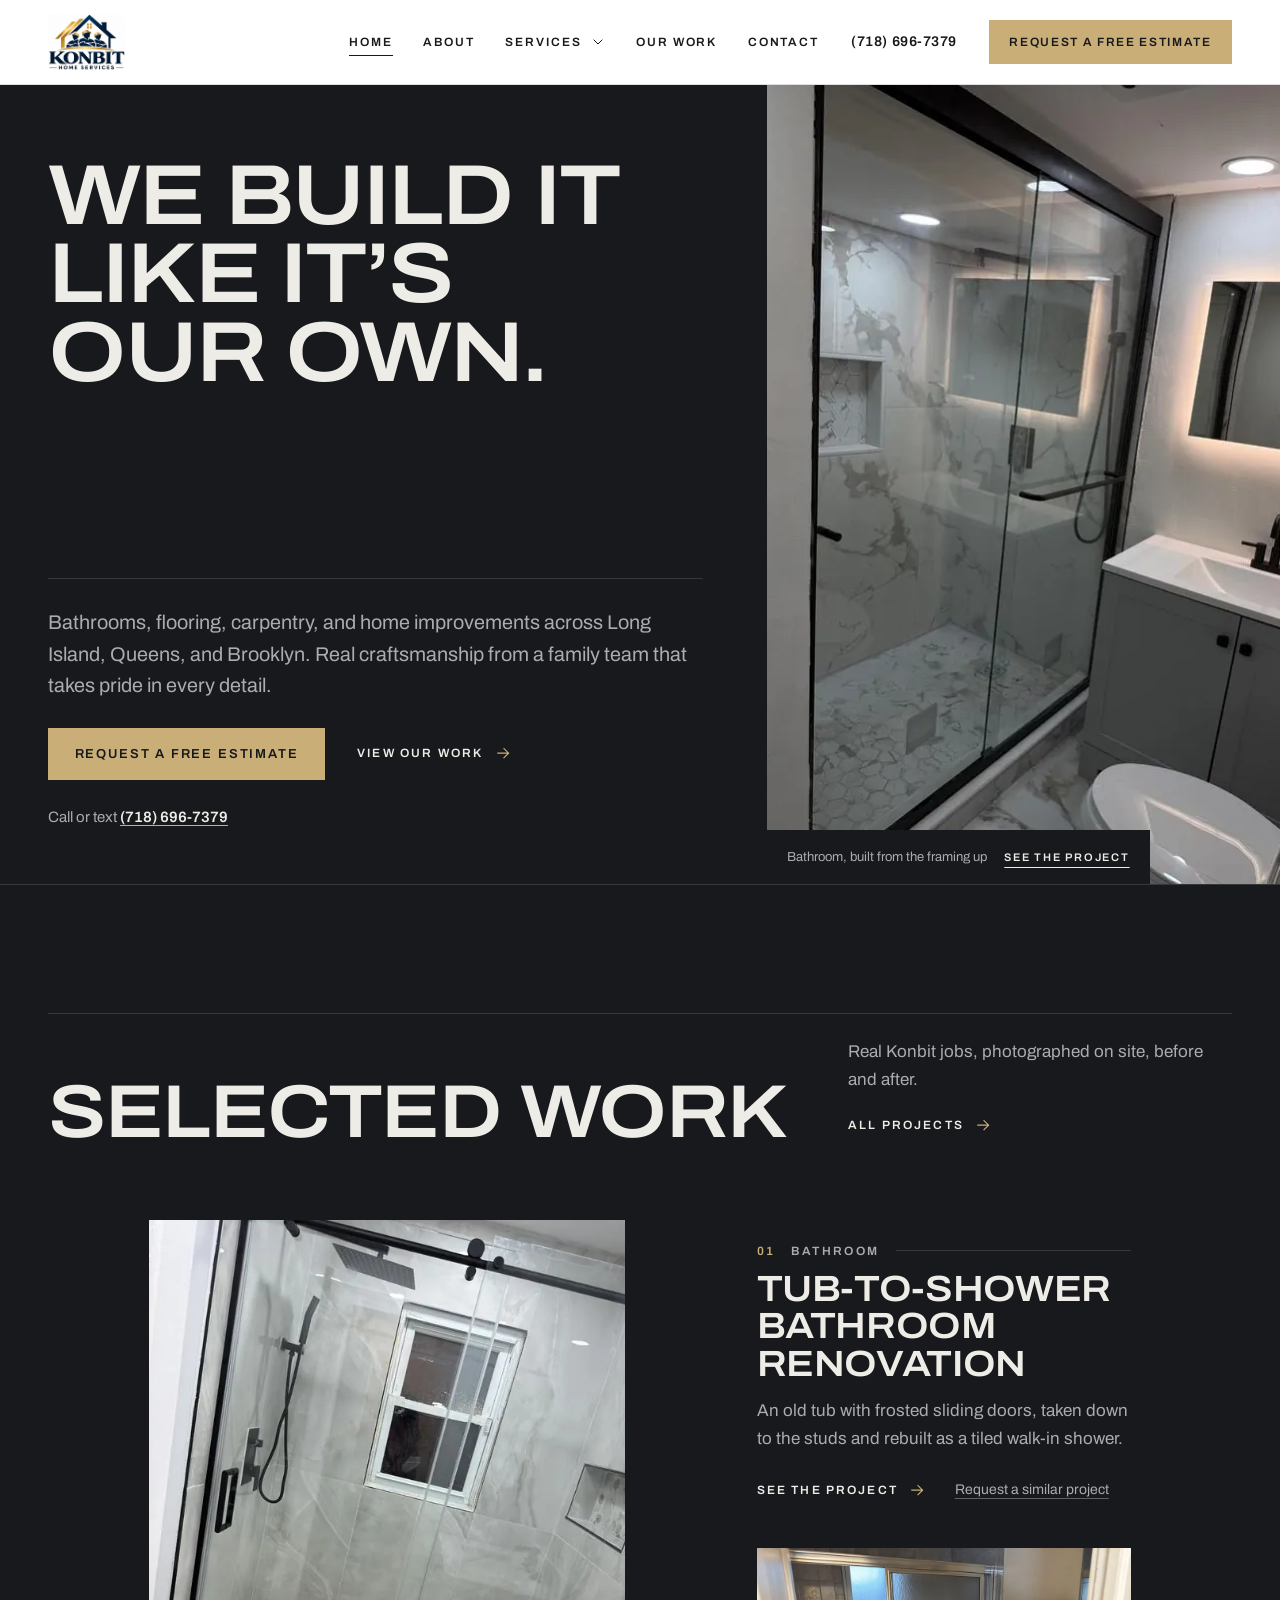
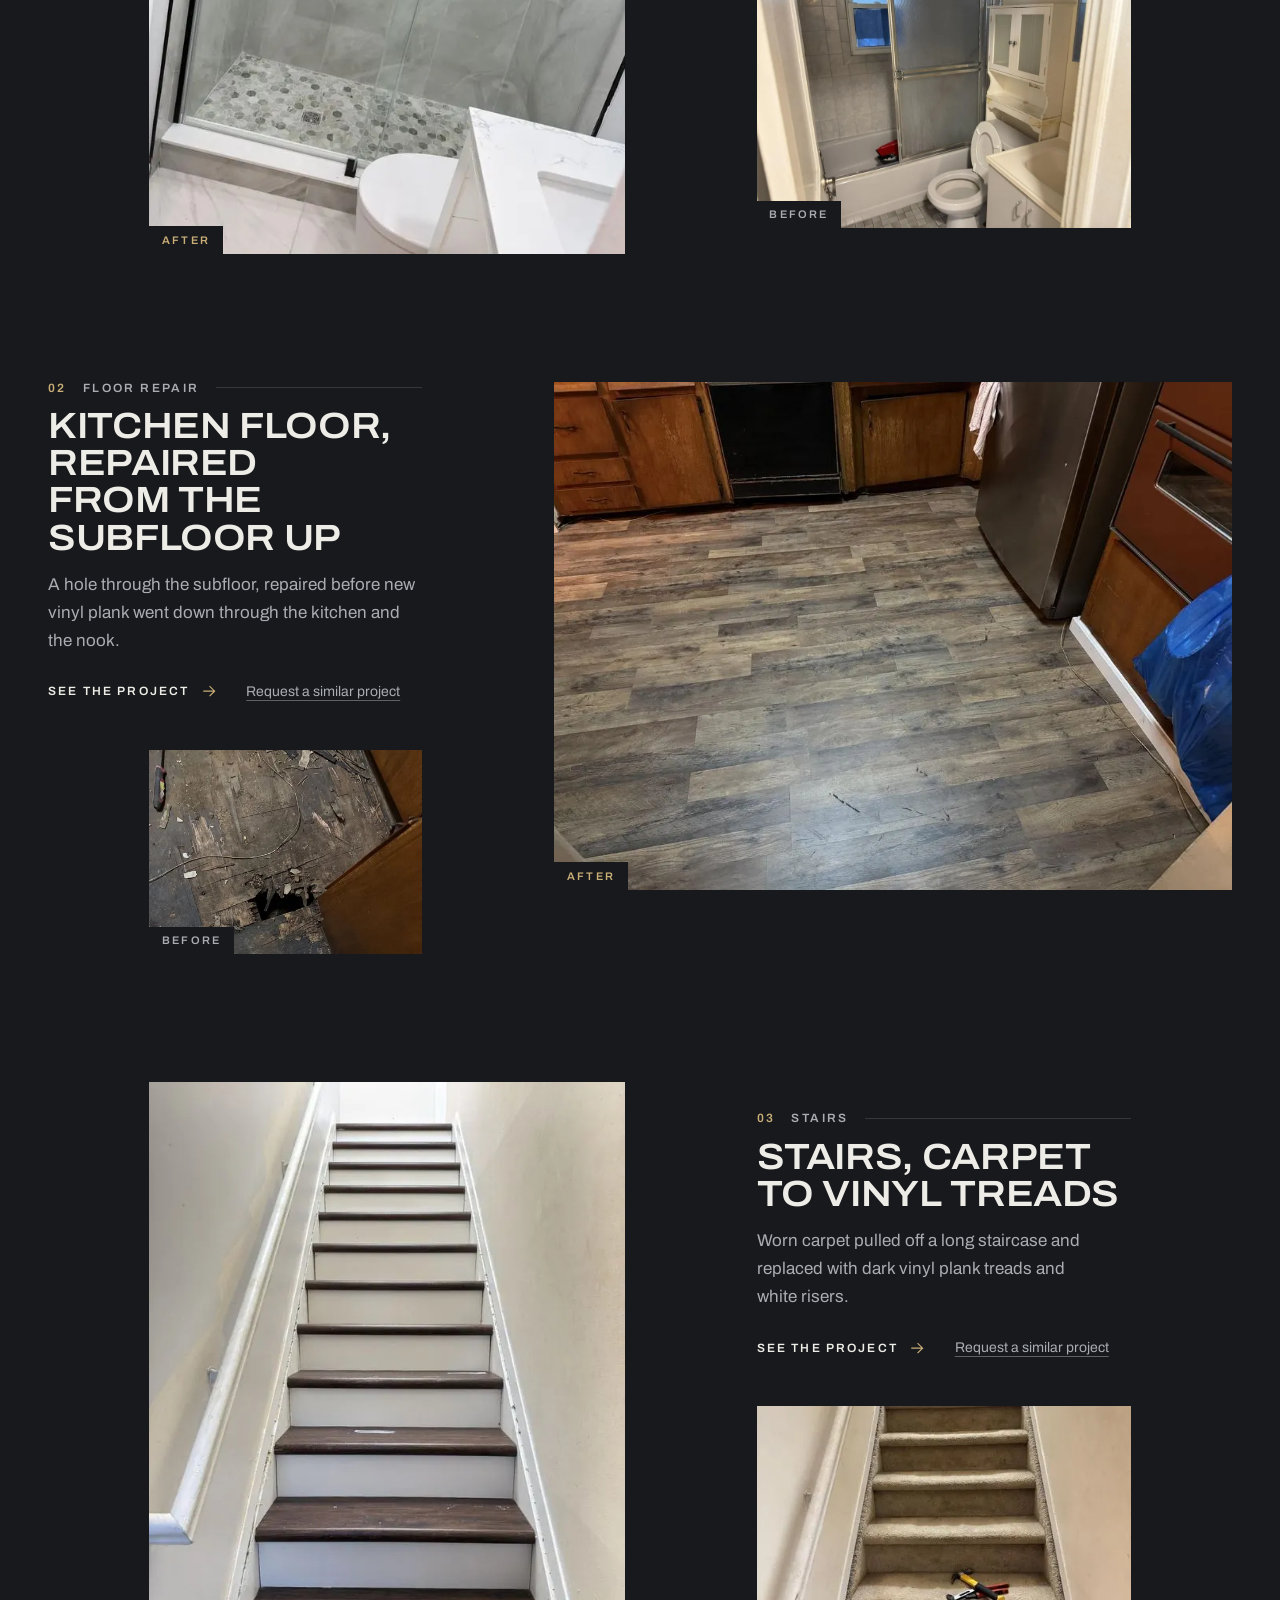
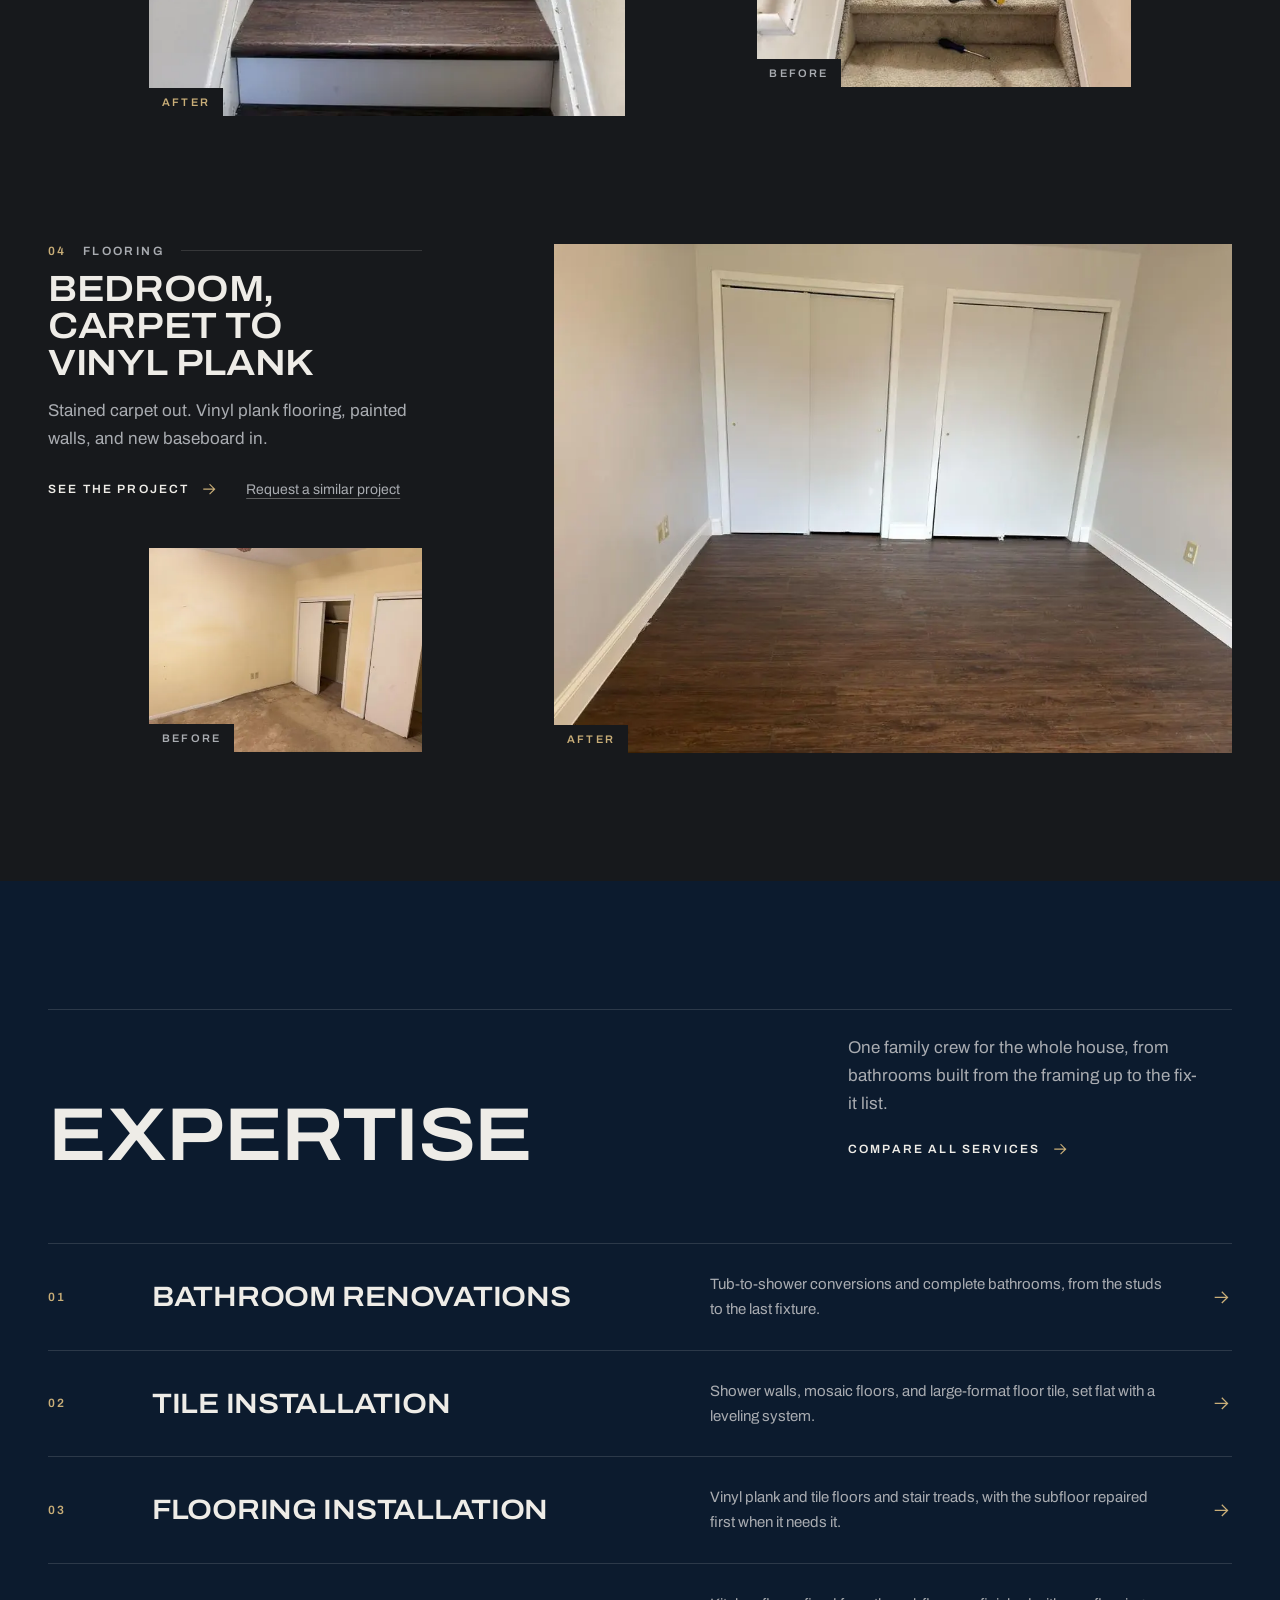
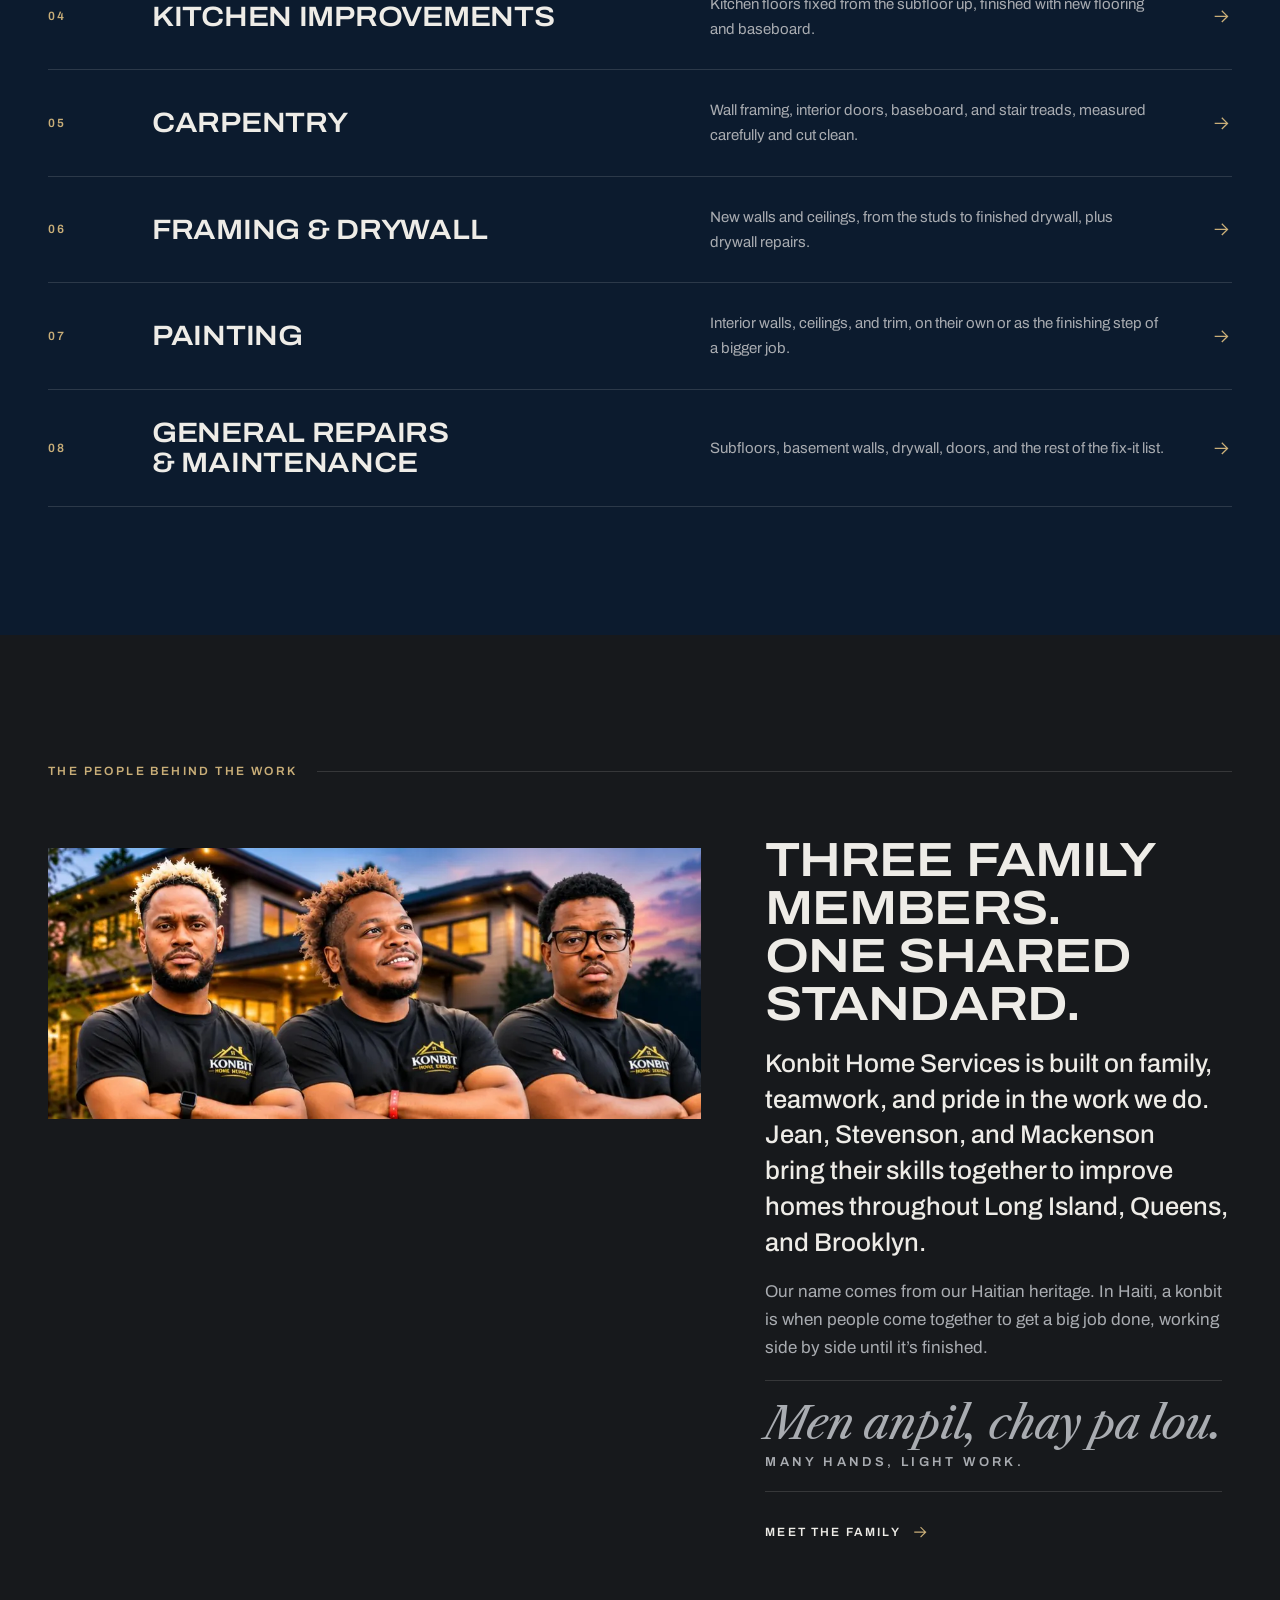
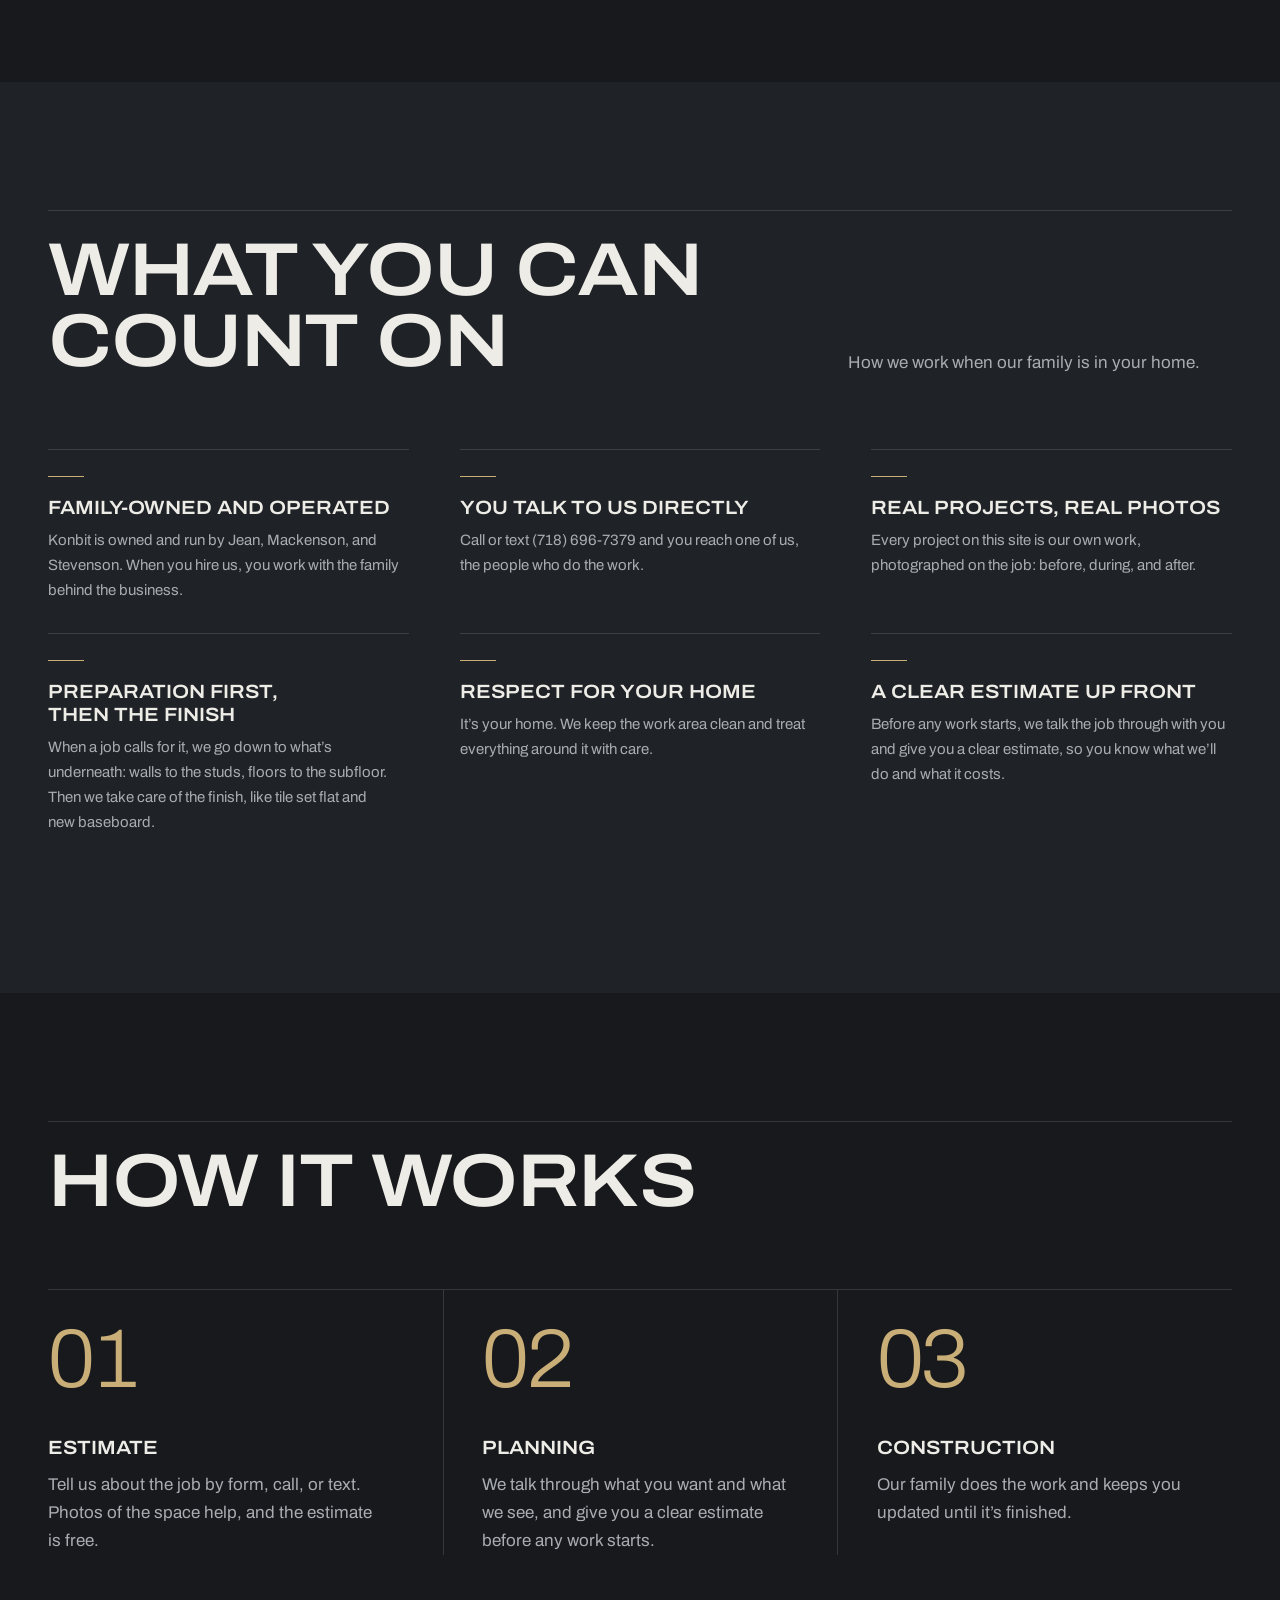
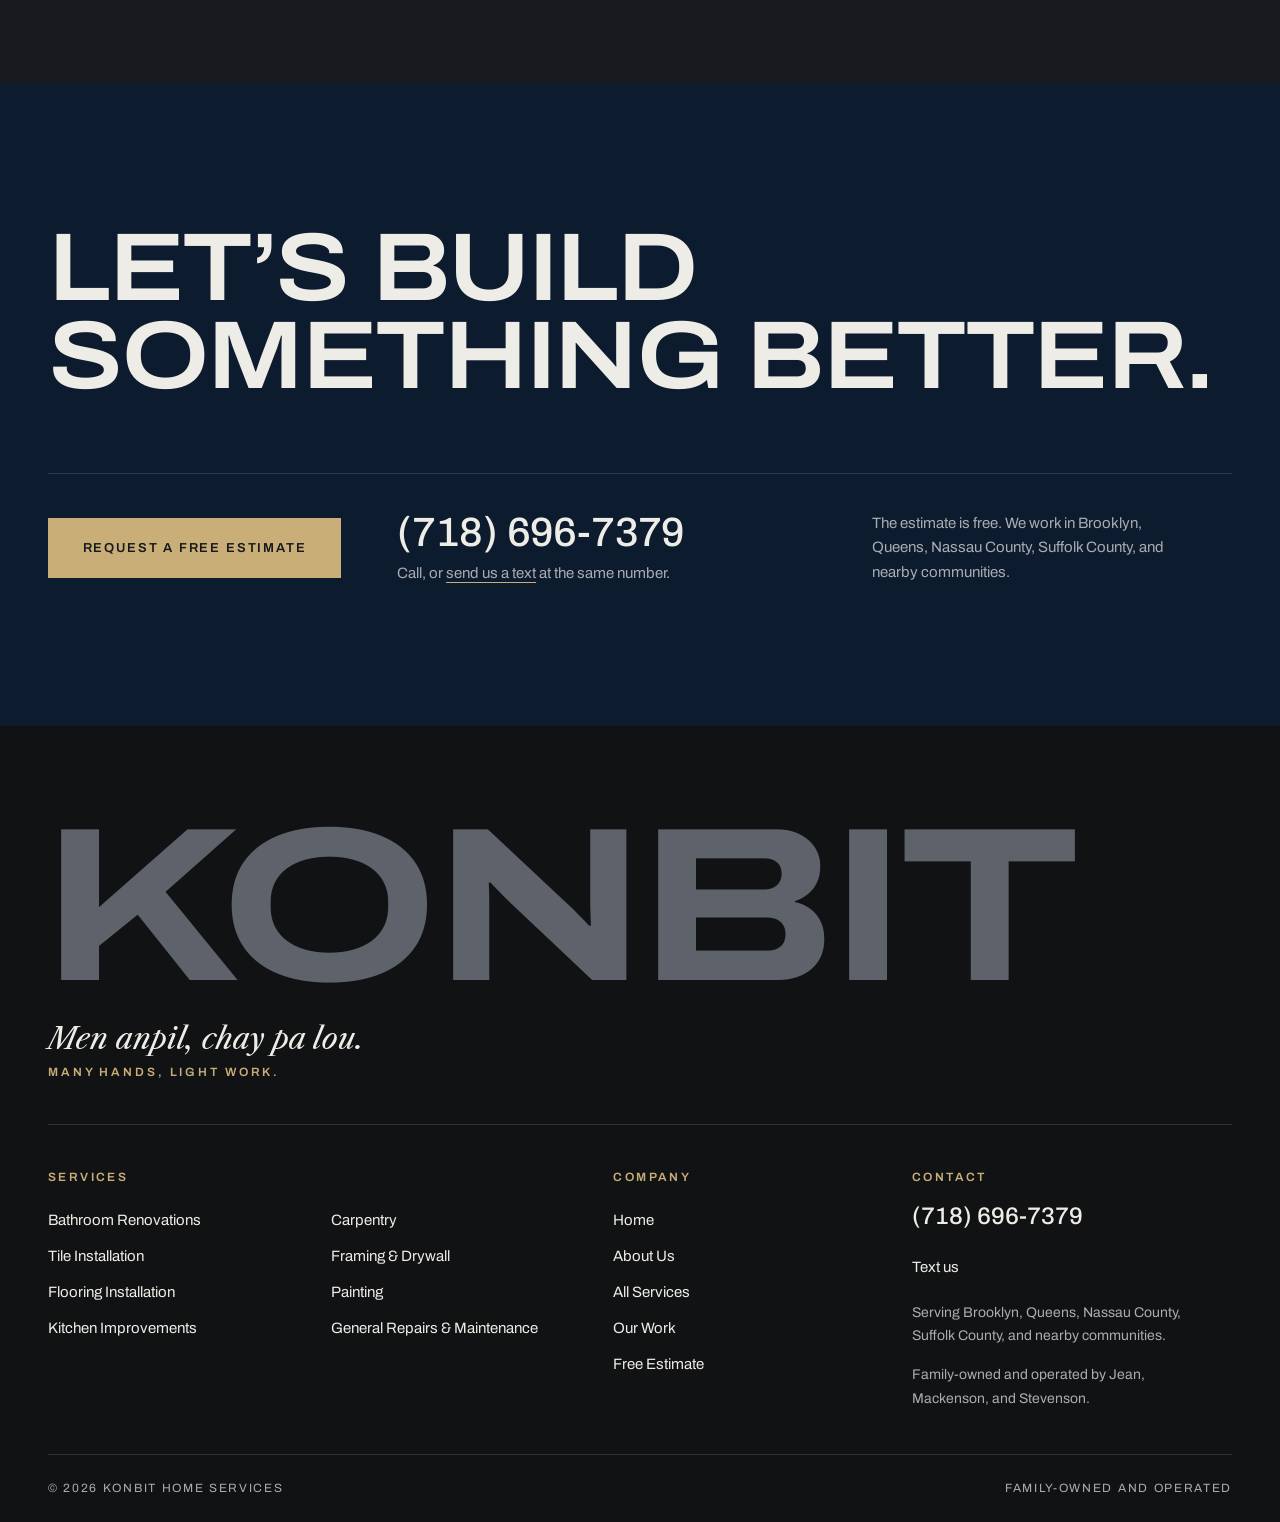
==== commit fff14263: "Bring the full site back (undo the coming-soon page) At the family's request. The site returns exact" ====
--- a/index.html
+++ b/index.html
@@ -3,55 +3,473 @@
 <head>
 <meta charset="utf-8">
 <meta name="viewport" content="width=device-width, initial-scale=1, viewport-fit=cover">
-<title>Konbit Home Services</title>
-<meta name="description" content="Konbit Home Services. Our website is coming soon.">
+<script>if(/\.html$/.test(location.pathname)&&history.replaceState)history.replaceState(null,'',location.pathname.replace(/(index)?\.html$/,'')+location.search+location.hash)</script>
+<title>Konbit Home Services | Home Renovations in Long Island, Queens &amp; Brooklyn</title>
+<meta name="description" content="Family-owned home improvement company serving Long Island (Nassau and Suffolk), Queens, and Brooklyn: bathroom remodeling, tile, flooring, carpentry, drywall, painting, and repairs. Free estimates: (718) 696-7379.">
 <link rel="canonical" href="https://konbithomeservices.com/">
+<script type="application/ld+json">{
+  "@context": "https://schema.org",
+  "@type": "HomeAndConstructionBusiness",
+  "@id": "https://konbithomeservices.com/#business",
+  "name": "Konbit Home Services",
+  "url": "https://konbithomeservices.com/",
+  "logo": "https://konbithomeservices.com/img/konbit-logo-512.png",
+  "image": "https://konbithomeservices.com/img/og-image.jpg",
+  "telephone": "+1-718-696-7379",
+  "slogan": "Men anpil, chay pa lou (Many hands, light work)",
+  "description": "A family-owned home improvement company offering bathroom renovations, tile, flooring, kitchen improvements, carpentry, framing and drywall, painting, and home repairs.",
+  "areaServed": [
+    {
+      "@type": "AdministrativeArea",
+      "name": "Brooklyn, NY"
+    },
+    {
+      "@type": "AdministrativeArea",
+      "name": "Queens, NY"
+    },
+    {
+      "@type": "AdministrativeArea",
+      "name": "Nassau County, NY"
+    },
+    {
+      "@type": "AdministrativeArea",
+      "name": "Suffolk County, NY"
+    }
+  ],
+  "hasOfferCatalog": {
+    "@type": "OfferCatalog",
+    "name": "Home improvement services",
+    "itemListElement": [
+      {
+        "@type": "Offer",
+        "itemOffered": {
+          "@type": "Service",
+          "name": "Bathroom Renovations",
+          "url": "https://konbithomeservices.com/bathroom-renovations"
+        }
+      },
+      {
+        "@type": "Offer",
+        "itemOffered": {
+          "@type": "Service",
+          "name": "Tile Installation",
+          "url": "https://konbithomeservices.com/tile-installation"
+        }
+      },
+      {
+        "@type": "Offer",
+        "itemOffered": {
+          "@type": "Service",
+          "name": "Flooring Installation",
+          "url": "https://konbithomeservices.com/flooring-installation"
+        }
+      },
+      {
+        "@type": "Offer",
+        "itemOffered": {
+          "@type": "Service",
+          "name": "Kitchen Improvements",
+          "url": "https://konbithomeservices.com/kitchen-improvements"
+        }
+      },
+      {
+        "@type": "Offer",
+        "itemOffered": {
+          "@type": "Service",
+          "name": "Carpentry",
+          "url": "https://konbithomeservices.com/carpentry"
+        }
+      },
+      {
+        "@type": "Offer",
+        "itemOffered": {
+          "@type": "Service",
+          "name": "Framing & Drywall",
+          "url": "https://konbithomeservices.com/framing-drywall"
+        }
+      },
+      {
+        "@type": "Offer",
+        "itemOffered": {
+          "@type": "Service",
+          "name": "Painting",
+          "url": "https://konbithomeservices.com/painting"
+        }
+      },
+      {
+        "@type": "Offer",
+        "itemOffered": {
+          "@type": "Service",
+          "name": "General Repairs & Maintenance",
+          "url": "https://konbithomeservices.com/home-repairs"
+        }
+      }
+    ]
+  }
+}</script>
+<link rel="preload" href="fonts/archivo-latin-wdth-normal.woff2" as="font" type="font/woff2" crossorigin>
 <meta name="theme-color" content="#FFFFFF">
-<link rel="icon" href="/favicon.ico" sizes="any">
-<link rel="icon" type="image/png" sizes="32x32" href="/favicon-32.png">
-<link rel="apple-touch-icon" href="/apple-touch-icon.png">
-<link rel="preload" href="/fonts/archivo-latin-wdth-normal.woff2" as="font" type="font/woff2" crossorigin>
-<style>
-@font-face { font-family: 'Archivo'; font-style: normal; font-weight: 100 900; font-stretch: 62% 125%; font-display: swap; src: url('/fonts/archivo-latin-wdth-normal.woff2') format('woff2'); }
-@font-face { font-family: 'Libre Caslon Text'; font-style: italic; font-weight: 400; font-display: swap; src: url('/fonts/libre-caslon-text-latin-400-italic.woff2') format('woff2'); }
-:root { --charcoal: #17191C; --champagne: #C9AE78; --text: #F4F2EE; --muted: #A9ADB3; --line: rgba(244, 242, 238, 0.16); }
-*, *::before, *::after { box-sizing: border-box; }
-html { -webkit-text-size-adjust: 100%; }
-body {
-  margin: 0; min-height: 100vh; min-height: 100dvh; display: flex; flex-direction: column;
-  background: var(--charcoal); color: var(--text);
-  font-family: 'Archivo', system-ui, -apple-system, 'Segoe UI', Roboto, Arial, sans-serif; line-height: 1.5;
-}
-.brand { background: #FFFFFF; display: flex; justify-content: center; padding: clamp(2rem, 6vw, 3.5rem) 1rem; }
-.brand img { display: block; width: min(330px, 70vw); height: auto; }
-main {
-  flex: 1; display: flex; flex-direction: column; align-items: center; justify-content: center; text-align: center;
-  gap: 1.75rem; padding: clamp(3rem, 9vw, 6rem) 1rem;
-}
-.rule { width: 3rem; height: 1px; background: var(--champagne); }
-h1 {
-  margin: 0; max-width: 18ch; font-size: clamp(1.9rem, 1.1rem + 3.6vw, 3.75rem); font-weight: 650; font-stretch: 115%;
-  line-height: 1.02; letter-spacing: -0.01em; text-transform: uppercase; text-wrap: balance;
-}
-.motto { margin: 0; display: flex; flex-direction: column; gap: .35rem; }
-.motto-kreyol { margin: 0; font-family: 'Libre Caslon Text', Georgia, serif; font-style: italic; color: var(--champagne);
-  font-size: clamp(1.35rem, 1.1rem + 1.2vw, 2rem); line-height: 1.2; }
-.motto-english { margin: 0; color: var(--muted); font-size: 1rem; }
-footer { border-top: 1px solid var(--line); padding: 1.25rem 1rem; text-align: center; color: var(--muted); font-size: .875rem; }
-</style>
+<link rel="icon" href="favicon.ico" sizes="any">
+<link rel="icon" type="image/png" sizes="32x32" href="favicon-32.png">
+<link rel="apple-touch-icon" href="apple-touch-icon.png">
+<meta property="og:type" content="website">
+<meta property="og:site_name" content="Konbit Home Services">
+<meta property="og:title" content="Konbit Home Services: Quality Home Renovations, Built on Family Values">
+<meta property="og:description" content="Family-owned home improvement company serving Long Island (Nassau and Suffolk), Queens, and Brooklyn: bathroom remodeling, tile, flooring, carpentry, drywall, painting, and repairs. Free estimates: (718) 696-7379.">
+<meta property="og:url" content="https://konbithomeservices.com/">
+<meta property="og:image" content="https://konbithomeservices.com/img/og-image.jpg">
+<meta property="og:image:width" content="1200">
+<meta property="og:image:height" content="630">
+<meta property="og:image:alt" content="The Konbit Home Services logo">
+<meta name="twitter:card" content="summary_large_image">
+<link rel="stylesheet" href="styles.css">
 </head>
 <body>
-<header class="brand">
-  <img src="/img/konbit-logo.png" alt="Konbit Home Services" width="330" height="240">
+<svg width="0" height="0" style="position:absolute" aria-hidden="true" focusable="false">
+  <defs>
+    <symbol id="i-phone" viewBox="0 0 24 24"><path d="M6.5 3.5h3l1.5 4.5-2 1.3a11 11 0 0 0 5.7 5.7l1.3-2 4.5 1.5v3a2 2 0 0 1-2.2 2A16.5 16.5 0 0 1 4.5 5.7a2 2 0 0 1 2-2.2z"/></symbol>
+    <symbol id="i-pin" viewBox="0 0 24 24"><path d="M12 21s-6.5-5.6-6.5-11a6.5 6.5 0 0 1 13 0c0 5.4-6.5 11-6.5 11z"/><circle cx="12" cy="10" r="2.4"/></symbol>
+    <symbol id="i-menu" viewBox="0 0 24 24"><path d="M4 7h16M4 12h16M4 17h16"/></symbol>
+    <symbol id="i-close" viewBox="0 0 24 24"><path d="M6 6l12 12M18 6L6 18"/></symbol>
+    <symbol id="i-chevron" viewBox="0 0 24 24"><path d="M6 9l6 6 6-6"/></symbol>
+    <symbol id="i-arrow" viewBox="0 0 24 24"><path d="M5 12h14M13 6l6 6-6 6"/></symbol>
+    <symbol id="i-copy" viewBox="0 0 24 24"><rect x="9" y="9" width="11" height="11" rx="2"/><path d="M5 15V6a2 2 0 0 1 2-2h8"/></symbol>
+    <symbol id="i-message" viewBox="0 0 24 24"><path d="M4 5h16v11H10l-5 4v-4H4z"/></symbol>
+    <symbol id="i-bath" viewBox="0 0 24 24"><path d="M3 12h18v2.5A5.5 5.5 0 0 1 15.5 20h-7A5.5 5.5 0 0 1 3 14.5z"/><path d="M6 12V6.2a2.2 2.2 0 0 1 4.2-.9"/><path d="M7 20l-1 2M17 20l1 2"/></symbol>
+    <symbol id="i-tile" viewBox="0 0 24 24"><rect x="3.5" y="3.5" width="17" height="17" rx="1"/><path d="M3.5 9.2h17M3.5 14.8h17M9.2 3.5v17M14.8 3.5v17"/></symbol>
+    <symbol id="i-floor" viewBox="0 0 24 24"><rect x="3" y="4" width="18" height="16" rx="1"/><path d="M3 9.3h18M3 14.7h18M10 4v5.3M15 9.3v5.4M8 14.7V20"/></symbol>
+    <symbol id="i-kitchen" viewBox="0 0 24 24"><rect x="3.5" y="3.5" width="17" height="17" rx="1"/><path d="M3.5 11h17M12 3.5v17M9.5 6.5v2M14.5 6.5v2M9.5 14v2M14.5 14v2"/></symbol>
+    <symbol id="i-square" viewBox="0 0 24 24"><path d="M4 3.5h4v13h13v4H4z"/><path d="M6 7h2M6 10.5h2M6 14h2M11 18.5v2M14.5 18.5v2M18 18.5v2"/></symbol>
+    <symbol id="i-studs" viewBox="0 0 24 24"><path d="M3 5h18M3 19h18M5 5v14M10 5v14M14 5v14M19 5v14"/></symbol>
+    <symbol id="i-roller" viewBox="0 0 24 24"><rect x="3" y="4" width="14" height="5" rx="1"/><path d="M17 6.5h2.5a1 1 0 0 1 1 1V11a1 1 0 0 1-1 1H12v3"/><rect x="10.5" y="15" width="3" height="6" rx="1"/></symbol>
+    <symbol id="i-toolbox" viewBox="0 0 24 24"><rect x="3" y="8" width="18" height="12" rx="1.5"/><path d="M9 8V5.5A1.5 1.5 0 0 1 10.5 4h3A1.5 1.5 0 0 1 15 5.5V8M3 13h18M10.5 13v2h3v-2"/></symbol>
+    <symbol id="i-family" viewBox="0 0 24 24"><circle cx="6.5" cy="8.5" r="2.4"/><circle cx="17.5" cy="8.5" r="2.4"/><circle cx="12" cy="7" r="2.7"/><path d="M2.5 19a4.2 4.2 0 0 1 6.6-3.4M21.5 19a4.2 4.2 0 0 0-6.6-3.4M7 20a5 5 0 0 1 10 0"/></symbol>
+    <symbol id="i-award" viewBox="0 0 24 24"><circle cx="12" cy="9" r="5.5"/><path d="M9.2 13.8L8 21l4-2.2 4 2.2-1.2-7.2"/></symbol>
+    <symbol id="i-chat" viewBox="0 0 24 24"><path d="M4 5h16v11H10l-5 4v-4H4z"/><path d="M8.5 10.5h.01M12 10.5h.01M15.5 10.5h.01"/></symbol>
+    <symbol id="i-home" viewBox="0 0 24 24"><path d="M3.5 11L12 4l8.5 7"/><path d="M5.5 9.5V20h13V9.5"/><path d="M10 20v-5.5h4V20"/></symbol>
+    <symbol id="i-chev-left" viewBox="0 0 24 24"><path d="M15 6l-6 6 6 6"/></symbol>
+    <symbol id="i-chev-right" viewBox="0 0 24 24"><path d="M9 6l6 6-6 6"/></symbol>
+    <symbol id="i-expand" viewBox="0 0 24 24"><path d="M14 4h6v6M10 20H4v-6M20 4l-6.5 6.5M4 20l6.5-6.5"/></symbol>
+    <symbol id="i-camera" viewBox="0 0 24 24"><path d="M3.5 8.6 15.2 5.4l1.5 5.4L5 14z"/><path d="M3.5 8.6 2 9.2l1.4 5.4L5 14"/><path d="M12.6 11.5l1.2 4.3h5.6"/><path d="M19.4 13.3v5"/><circle cx="7.4" cy="10.7" r=".4"/></symbol>
+    <symbol id="i-check" viewBox="0 0 24 24"><path d="M5 12.5l4.5 4.5L19 7.5"/></symbol>
+    <symbol id="i-mail" viewBox="0 0 24 24"><rect x="3.5" y="5.5" width="17" height="13" rx="1.5"/><path d="M4 7l8 6 8-6"/></symbol>
+    <symbol id="i-lock" viewBox="0 0 24 24"><rect x="5" y="10.5" width="14" height="10" rx="1.5"/><path d="M8.5 10.5V7.5a3.5 3.5 0 0 1 7 0v3"/></symbol>
+  </defs>
+</svg>
+
+<a class="skip-link" href="#main">Skip to content</a>
+
+<header class="site-header" data-menu="closed">
+  <div class="wrap header-inner">
+    <a class="brand" href="/">
+      <img src="img/konbit-logo.png" alt="Konbit Home Services home" width="330" height="240">
+    </a>
+    <nav class="nav-panel" id="site-nav" aria-label="Main">
+      <ul class="nav-list">
+        <li><a class="nav-link is-current" href="/" aria-current="page">Home</a></li>
+        <li><a class="nav-link" href="/about">About</a></li>
+        <li class="nav-dropdown">
+          <button class="nav-link nav-dropdown-btn" id="services-toggle" type="button" aria-expanded="false" aria-controls="services-menu">
+            Services <svg class="icon icon-sm" aria-hidden="true"><use href="#i-chevron"></use></svg>
+          </button>
+          <ul class="dropdown-panel" id="services-menu" hidden>
+              <li><a href="/bathroom-renovations">Bathroom Renovations</a></li>
+              <li><a href="/tile-installation">Tile Installation</a></li>
+              <li><a href="/flooring-installation">Flooring Installation</a></li>
+              <li><a href="/kitchen-improvements">Kitchen Improvements</a></li>
+              <li><a href="/carpentry">Carpentry</a></li>
+              <li><a href="/framing-drywall">Framing &amp; Drywall</a></li>
+              <li><a href="/painting">Painting</a></li>
+              <li><a href="/home-repairs">General Repairs &amp; Maintenance</a></li>
+            <li class="dropdown-all"><a href="/services">See all services</a></li>
+          </ul>
+        </li>
+        <li><a class="nav-link" href="/our-work">Our Work</a></li>
+        <li><a class="nav-link" href="/contact">Contact</a></li>
+      </ul>
+      <a class="nav-phone" href="tel:+17186967379">(718) 696-7379</a>
+      <a class="btn btn-gold nav-cta" href="/contact">Request a Free Estimate</a>
+      <a class="btn btn-outline nav-call" href="tel:+17186967379">Call (718) 696-7379</a>
+    </nav>
+    <button class="menu-toggle" id="menu-toggle" type="button" aria-expanded="false" aria-controls="site-nav">
+      <span class="burger" aria-hidden="true"><span></span><span></span><span></span></span>
+      <span class="menu-label">Menu</span>
+    </button>
+  </div>
 </header>
-<main>
-  <div class="rule" aria-hidden="true"></div>
-  <h1>Our website is coming soon</h1>
-  <div class="motto">
-    <p class="motto-kreyol" lang="ht">Men anpil, chay pa lou.</p>
-    <p class="motto-english">Many hands, light work.</p>
+<div class="menu-scrim" id="menu-scrim" hidden></div>
+
+<main id="main">
+  <section class="hero hero-arch" id="top" aria-labelledby="hero-title">
+    <div class="hero-arch-copy">
+      <h1 class="hero-arch-title" id="hero-title"><span>We build it</span> <span>like it’s</span> <span>our own.</span></h1>
+      <div class="hero-arch-body">
+        <p class="hero-arch-lede">Bathrooms, flooring, carpentry, and home improvements across Long Island, Queens, and Brooklyn. Real craftsmanship from a family team that takes pride in every detail.</p>
+        <div class="hero-arch-actions">
+          <a class="btn btn-gold" href="/contact">Request a Free Estimate</a>
+          <a class="link-arrow" href="/our-work">View Our Work<svg class="icon" aria-hidden="true"><use href="#i-arrow"></use></svg></a>
+        </div>
+        <p class="hero-arch-call">Call or text <a href="tel:+17186967379">(718) 696-7379</a></p>
+      </div>
+    </div>
+    <figure class="hero-arch-photo">
+      <picture><source type="image/webp" srcset="img/bath2-finished-600.webp 600w, img/bath2-finished-1200.webp 1200w" sizes="(min-width: 960px) 40vw, 100vw"><img src="img/bath2-finished-600.jpg" srcset="img/bath2-finished-600.jpg 600w, img/bath2-finished-1200.jpg 1200w" sizes="(min-width: 960px) 40vw, 100vw" width="600" height="800" fetchpriority="high" alt="A bathroom Konbit built from the framing up: a walk-in shower with white marble-look tile and a black-framed glass door, a gray vanity, and a backlit mirror"></picture>
+      <figcaption><span>Bathroom, built from the framing up</span> <a href="/our-work#bath2">See the project</a></figcaption>
+    </figure>
+  </section>
+
+  <section class="section" id="projects" aria-labelledby="work-title">
+    <div class="wrap">
+      <header class="sec-head">
+        <h2 class="sec-title" id="work-title">Selected work</h2>
+        <div class="sec-aside">
+          <p class="sec-intro">Real Konbit jobs, photographed on site, before and after.</p>
+          <a class="link-arrow" href="/our-work">All projects<svg class="icon" aria-hidden="true"><use href="#i-arrow"></use></svg></a>
+        </div>
+      </header>
+      <ol class="works">
+        <li class="work work-a is-portrait reveal">
+          <figure class="work-main"><picture><source type="image/webp" srcset="img/bath-after-600.webp 600w, img/bath-after-1200.webp 1200w" sizes="(min-width: 960px) 34vw, 100vw"><img src="img/bath-after-600.jpg" srcset="img/bath-after-600.jpg 600w, img/bath-after-1200.jpg 1200w" sizes="(min-width: 960px) 34vw, 100vw" width="600" height="800" loading="lazy" alt="After: a walk-in shower with large gray marble-look tile, a hexagon mosaic floor, black fixtures, a tiled niche, and a sliding glass door"></picture><span class="work-tag is-after">After</span></figure>
+          <div class="work-text">
+            <p class="work-meta"><span class="work-num" aria-hidden="true">01</span><span class="work-kind">Bathroom</span></p>
+            <h3 class="work-title"><a href="/our-work#bath1">Tub-to-Shower Bathroom Renovation</a></h3>
+            <p class="work-desc">An old tub with frosted sliding doors, taken down to the studs and rebuilt as a tiled walk-in shower.</p>
+            <p class="work-links"><a class="link-arrow" href="/our-work#bath1">See the project<span class="sr-only">: Tub-to-Shower Bathroom Renovation</span><svg class="icon" aria-hidden="true"><use href="#i-arrow"></use></svg></a><a class="work-similar" href="/contact?service=Bathroom%20Renovations">Request a similar project<span class="sr-only">: Tub-to-Shower Bathroom Renovation</span></a></p>
+          </div>
+          <figure class="work-second"><picture><source type="image/webp" srcset="img/bath-before-960.webp 960w, img/bath-before-1600.webp 1600w" sizes="(min-width: 960px) 30vw, 50vw"><img src="img/bath-before-960.jpg" srcset="img/bath-before-960.jpg 960w, img/bath-before-1600.jpg 1600w" sizes="(min-width: 960px) 30vw, 50vw" width="960" height="720" loading="lazy" alt="Before: an old bathtub with frosted sliding doors and worn wall tile"></picture><span class="work-tag">Before</span></figure>
+        </li>
+        <li class="work work-b reveal">
+          <figure class="work-main"><picture><source type="image/webp" srcset="img/kitchen-after-960.webp 960w, img/kitchen-after-1600.webp 1600w" sizes="(min-width: 960px) 48vw, 100vw"><img src="img/kitchen-after-960.jpg" srcset="img/kitchen-after-960.jpg 960w, img/kitchen-after-1600.jpg 1600w" sizes="(min-width: 960px) 48vw, 100vw" width="960" height="720" loading="lazy" alt="After: new gray-brown vinyl plank flooring in a kitchen with wood cabinets"></picture><span class="work-tag is-after">After</span></figure>
+          <div class="work-text">
+            <p class="work-meta"><span class="work-num" aria-hidden="true">02</span><span class="work-kind">Floor repair</span></p>
+            <h3 class="work-title"><a href="/our-work#kitchen-floor">Kitchen Floor, Repaired From the Subfloor Up</a></h3>
+            <p class="work-desc">A hole through the subfloor, repaired before new vinyl plank went down through the kitchen and the nook.</p>
+            <p class="work-links"><a class="link-arrow" href="/our-work#kitchen-floor">See the project<span class="sr-only">: Kitchen Floor, Repaired From the Subfloor Up</span><svg class="icon" aria-hidden="true"><use href="#i-arrow"></use></svg></a><a class="work-similar" href="/contact?service=Flooring%20Installation">Request a similar project<span class="sr-only">: Kitchen Floor, Repaired From the Subfloor Up</span></a></p>
+          </div>
+          <figure class="work-second"><picture><source type="image/webp" srcset="img/kitchen-hole-480.webp 480w, img/kitchen-hole-960.webp 960w" sizes="(min-width: 960px) 30vw, 50vw"><img src="img/kitchen-hole-480.jpg" srcset="img/kitchen-hole-480.jpg 480w, img/kitchen-hole-960.jpg 960w" sizes="(min-width: 960px) 30vw, 50vw" width="480" height="360" loading="lazy" alt="Before: a hole broken through the old kitchen subfloor"></picture><span class="work-tag">Before</span></figure>
+        </li>
+        <li class="work work-a is-portrait reveal">
+          <figure class="work-main"><picture><source type="image/webp" srcset="img/stairs-after-600.webp 600w, img/stairs-after-1200.webp 1200w" sizes="(min-width: 960px) 34vw, 100vw"><img src="img/stairs-after-600.jpg" srcset="img/stairs-after-600.jpg 600w, img/stairs-after-1200.jpg 1200w" sizes="(min-width: 960px) 34vw, 100vw" width="600" height="800" loading="lazy" alt="After: a long staircase with dark brown vinyl plank treads and white risers"></picture><span class="work-tag is-after">After</span></figure>
+          <div class="work-text">
+            <p class="work-meta"><span class="work-num" aria-hidden="true">03</span><span class="work-kind">Stairs</span></p>
+            <h3 class="work-title"><a href="/our-work#stairs">Stairs, Carpet to Vinyl Treads</a></h3>
+            <p class="work-desc">Worn carpet pulled off a long staircase and replaced with dark vinyl plank treads and white risers.</p>
+            <p class="work-links"><a class="link-arrow" href="/our-work#stairs">See the project<span class="sr-only">: Stairs, Carpet to Vinyl Treads</span><svg class="icon" aria-hidden="true"><use href="#i-arrow"></use></svg></a><a class="work-similar" href="/contact?service=Flooring%20Installation">Request a similar project<span class="sr-only">: Stairs, Carpet to Vinyl Treads</span></a></p>
+          </div>
+          <figure class="work-second"><picture><source type="image/webp" srcset="img/stairs-before-thumb-480.webp 480w, img/stairs-before-thumb-960.webp 960w" sizes="(min-width: 960px) 30vw, 50vw"><img src="img/stairs-before-thumb-480.jpg" srcset="img/stairs-before-thumb-480.jpg 480w, img/stairs-before-thumb-960.jpg 960w" sizes="(min-width: 960px) 30vw, 50vw" width="480" height="360" loading="lazy" alt="Before: the same staircase covered in worn beige carpet"></picture><span class="work-tag">Before</span></figure>
+        </li>
+        <li class="work work-b reveal">
+          <figure class="work-main"><picture><source type="image/webp" srcset="img/bedroom-after-960.webp 960w, img/bedroom-after-1600.webp 1600w" sizes="(min-width: 960px) 48vw, 100vw"><img src="img/bedroom-after-960.jpg" srcset="img/bedroom-after-960.jpg 960w, img/bedroom-after-1600.jpg 1600w" sizes="(min-width: 960px) 48vw, 100vw" width="960" height="720" loading="lazy" alt="After: a bedroom with dark vinyl plank flooring, light gray walls, and white baseboard"></picture><span class="work-tag is-after">After</span></figure>
+          <div class="work-text">
+            <p class="work-meta"><span class="work-num" aria-hidden="true">04</span><span class="work-kind">Flooring</span></p>
+            <h3 class="work-title"><a href="/our-work#bedroom">Bedroom, Carpet to Vinyl Plank</a></h3>
+            <p class="work-desc">Stained carpet out. Vinyl plank flooring, painted walls, and new baseboard in.</p>
+            <p class="work-links"><a class="link-arrow" href="/our-work#bedroom">See the project<span class="sr-only">: Bedroom, Carpet to Vinyl Plank</span><svg class="icon" aria-hidden="true"><use href="#i-arrow"></use></svg></a><a class="work-similar" href="/contact?service=Flooring%20Installation">Request a similar project<span class="sr-only">: Bedroom, Carpet to Vinyl Plank</span></a></p>
+          </div>
+          <figure class="work-second"><picture><source type="image/webp" srcset="img/bedroom-before-480.webp 480w, img/bedroom-before-960.webp 960w" sizes="(min-width: 960px) 30vw, 50vw"><img src="img/bedroom-before-480.jpg" srcset="img/bedroom-before-480.jpg 480w, img/bedroom-before-960.jpg 960w" sizes="(min-width: 960px) 30vw, 50vw" width="480" height="360" loading="lazy" alt="Before: the same bedroom with stained beige carpet"></picture><span class="work-tag">Before</span></figure>
+        </li>
+      </ol>
+    </div>
+  </section>
+
+  <section class="section section-navy" id="services" aria-labelledby="expertise-title">
+    <div class="wrap">
+      <header class="sec-head">
+        <h2 class="sec-title" id="expertise-title">Expertise</h2>
+        <div class="sec-aside">
+          <p class="sec-intro">One family crew for the whole house, from bathrooms built from the framing up to the fix-it list.</p>
+          <a class="link-arrow" href="/services">Compare all services<svg class="icon" aria-hidden="true"><use href="#i-arrow"></use></svg></a>
+        </div>
+      </header>
+      <ol class="xlist">
+        <li class="xlist-row">
+          <span class="xlist-num" aria-hidden="true">01</span>
+          <h3 class="xlist-name"><a href="/bathroom-renovations">Bathroom Renovations</a></h3>
+          <p class="xlist-text">Tub-to-shower conversions and complete bathrooms, from the studs to the last fixture.</p>
+          <svg class="icon xlist-arrow" aria-hidden="true"><use href="#i-arrow"></use></svg>
+        </li>
+        <li class="xlist-row">
+          <span class="xlist-num" aria-hidden="true">02</span>
+          <h3 class="xlist-name"><a href="/tile-installation">Tile Installation</a></h3>
+          <p class="xlist-text">Shower walls, mosaic floors, and large-format floor tile, set flat with a leveling system.</p>
+          <svg class="icon xlist-arrow" aria-hidden="true"><use href="#i-arrow"></use></svg>
+        </li>
+        <li class="xlist-row">
+          <span class="xlist-num" aria-hidden="true">03</span>
+          <h3 class="xlist-name"><a href="/flooring-installation">Flooring Installation</a></h3>
+          <p class="xlist-text">Vinyl plank and tile floors and stair treads, with the subfloor repaired first when it needs it.</p>
+          <svg class="icon xlist-arrow" aria-hidden="true"><use href="#i-arrow"></use></svg>
+        </li>
+        <li class="xlist-row">
+          <span class="xlist-num" aria-hidden="true">04</span>
+          <h3 class="xlist-name"><a href="/kitchen-improvements">Kitchen Improvements</a></h3>
+          <p class="xlist-text">Kitchen floors fixed from the subfloor up, finished with new flooring and baseboard.</p>
+          <svg class="icon xlist-arrow" aria-hidden="true"><use href="#i-arrow"></use></svg>
+        </li>
+        <li class="xlist-row">
+          <span class="xlist-num" aria-hidden="true">05</span>
+          <h3 class="xlist-name"><a href="/carpentry">Carpentry</a></h3>
+          <p class="xlist-text">Wall framing, interior doors, baseboard, and stair treads, measured carefully and cut clean.</p>
+          <svg class="icon xlist-arrow" aria-hidden="true"><use href="#i-arrow"></use></svg>
+        </li>
+        <li class="xlist-row">
+          <span class="xlist-num" aria-hidden="true">06</span>
+          <h3 class="xlist-name"><a href="/framing-drywall">Framing &amp; Drywall</a></h3>
+          <p class="xlist-text">New walls and ceilings, from the studs to finished drywall, plus drywall repairs.</p>
+          <svg class="icon xlist-arrow" aria-hidden="true"><use href="#i-arrow"></use></svg>
+        </li>
+        <li class="xlist-row">
+          <span class="xlist-num" aria-hidden="true">07</span>
+          <h3 class="xlist-name"><a href="/painting">Painting</a></h3>
+          <p class="xlist-text">Interior walls, ceilings, and trim, on their own or as the finishing step of a bigger job.</p>
+          <svg class="icon xlist-arrow" aria-hidden="true"><use href="#i-arrow"></use></svg>
+        </li>
+        <li class="xlist-row">
+          <span class="xlist-num" aria-hidden="true">08</span>
+          <h3 class="xlist-name"><a href="/home-repairs">General Repairs &amp; Maintenance</a></h3>
+          <p class="xlist-text">Subfloors, basement walls, drywall, doors, and the rest of the fix-it list.</p>
+          <svg class="icon xlist-arrow" aria-hidden="true"><use href="#i-arrow"></use></svg>
+        </li>
+      </ol>
+    </div>
+  </section>
+
+  <section class="section people" aria-labelledby="people-title">
+    <div class="wrap">
+      <p class="label-line">The people behind the work</p>
+      <div class="people-split">
+        <figure class="people-photo">
+          <picture><source type="image/webp" srcset="img/konbit-team-640.webp 640w, img/konbit-team-1028.webp 1028w" sizes="(min-width: 1280px) 650px, (min-width: 900px) 52vw, 100vw"><img src="img/konbit-team-640.jpg" srcset="img/konbit-team-640.jpg 640w, img/konbit-team-1028.jpg 1028w" sizes="(min-width: 1280px) 650px, (min-width: 900px) 52vw, 100vw" width="1028" height="426" loading="lazy" alt="Stevenson, Jean, and Mackenson of Konbit Home Services, left to right, arms crossed in black Konbit Home Services T-shirts"></picture>
+        </figure>
+        <div class="people-copy">
+          <h2 class="sec-title is-small" id="people-title">Three family members. One shared standard.</h2>
+          <p class="people-lead">Konbit Home Services is built on family, teamwork, and pride in the work we do. Jean, Stevenson, and Mackenson bring their skills together to improve homes throughout Long Island, Queens, and Brooklyn.</p>
+          <p>Our name comes from our Haitian heritage. In Haiti, a konbit is when people come together to get a big job done, working side by side until it’s finished.</p>
+          <div class="motto-block is-compact">
+            <p class="motto-kreyol" lang="ht">Men anpil, chay pa lou.</p>
+            <p class="motto-english">Many hands, light work.</p>
+          </div>
+          <a class="link-arrow" href="/about">Meet the family<svg class="icon" aria-hidden="true"><use href="#i-arrow"></use></svg></a>
+        </div>
+      </div>
+
+    </div>
+  </section>
+
+  <section class="section section-mist" id="why" aria-labelledby="trust-title">
+    <div class="wrap">
+      <header class="sec-head">
+        <h2 class="sec-title" id="trust-title">What you can count on</h2>
+        <div class="sec-aside">
+          <p class="sec-intro">How we work when our family is in your home.</p>
+        </div>
+      </header>
+      <ul class="trust-grid">
+        <li class="trust-item">
+          <h3>Family-owned and operated</h3>
+          <p>Konbit is owned and run by Jean, Mackenson, and Stevenson. When you hire us, you work with the family behind the business.</p>
+        </li>
+        <li class="trust-item">
+          <h3>You talk to us directly</h3>
+          <p>Call or text (718) 696-7379 and you reach one of us, the people who do the work.</p>
+        </li>
+        <li class="trust-item">
+          <h3>Real projects, real photos</h3>
+          <p>Every project on this site is our own work, photographed on the job: before, during, and after.</p>
+        </li>
+        <li class="trust-item">
+          <h3>Preparation first, then the finish</h3>
+          <p>When a job calls for it, we go down to what’s underneath: walls to the studs, floors to the subfloor. Then we take care of the finish, like tile set flat and new baseboard.</p>
+        </li>
+        <li class="trust-item">
+          <h3>Respect for your home</h3>
+          <p>It’s your home. We keep the work area clean and treat everything around it with care.</p>
+        </li>
+        <li class="trust-item">
+          <h3>A clear estimate up front</h3>
+          <p>Before any work starts, we talk the job through with you and give you a clear estimate, so you know what we’ll do and what it costs.</p>
+        </li>
+      </ul>
+    </div>
+  </section>
+
+  <section class="section" aria-labelledby="process-home-title">
+    <div class="wrap">
+      <header class="sec-head">
+        <h2 class="sec-title" id="process-home-title">How it works</h2>
+      </header>
+      <ol class="steps-arch">
+        <li class="reveal"><span class="sa-num" aria-hidden="true">01</span><h3 class="sa-name">Estimate</h3><p>Tell us about the job by form, call, or text. Photos of the space help, and the estimate is free.</p></li>
+        <li class="reveal"><span class="sa-num" aria-hidden="true">02</span><h3 class="sa-name">Planning</h3><p>We talk through what you want and what we see, and give you a clear estimate before any work starts.</p></li>
+        <li class="reveal"><span class="sa-num" aria-hidden="true">03</span><h3 class="sa-name">Construction</h3><p>Our family does the work and keeps you updated until it’s finished.</p></li>
+      </ol>
+    </div>
+  </section>
+
+  <section class="contact-band" aria-labelledby="cta-title">
+    <div class="wrap">
+      <h2 class="contact-band-title" id="cta-title">Let’s build something better.</h2>
+      <div class="contact-band-row">
+        <a class="btn btn-gold btn-lg" href="/contact">Request a Free Estimate</a>
+        <div class="contact-band-phone">
+          <a class="contact-band-number" href="tel:+17186967379">(718) 696-7379</a>
+          <p>Call, or <a href="sms:+17186967379">send us a text</a> at the same number.</p>
+        </div>
+        <p class="contact-band-area">The estimate is free. We work in Brooklyn, Queens, Nassau County, Suffolk County, and nearby communities.</p>
+      </div>
+    </div>
+  </section>
+</main>
+
+<footer class="site-footer">
+  <div class="wrap">
+    <div class="footer-top">
+      <p class="footer-mark" aria-hidden="true">Konbit</p>
+      <div class="footer-motto">
+        <p class="footer-kreyol" lang="ht">Men anpil, chay pa lou.</p>
+        <p class="footer-en">Many hands, light work.</p>
+      </div>
+    </div>
+    <div class="footer-cols">
+      <nav class="footer-col footer-col-wide" aria-labelledby="footer-services">
+        <h2 class="footer-heading" id="footer-services">Services</h2>
+        <ul>
+          <li><a href="/bathroom-renovations">Bathroom Renovations</a></li>
+          <li><a href="/tile-installation">Tile Installation</a></li>
+          <li><a href="/flooring-installation">Flooring Installation</a></li>
+          <li><a href="/kitchen-improvements">Kitchen Improvements</a></li>
+          <li><a href="/carpentry">Carpentry</a></li>
+          <li><a href="/framing-drywall">Framing &amp; Drywall</a></li>
+          <li><a href="/painting">Painting</a></li>
+          <li><a href="/home-repairs">General Repairs &amp; Maintenance</a></li>
+        </ul>
+      </nav>
+      <nav class="footer-col" aria-labelledby="footer-company">
+        <h2 class="footer-heading" id="footer-company">Company</h2>
+        <ul>
+          <li><a href="/">Home</a></li>
+          <li><a href="/about">About Us</a></li>
+          <li><a href="/services">All Services</a></li>
+          <li><a href="/our-work">Our Work</a></li>
+          <li><a href="/contact">Free Estimate</a></li>
+        </ul>
+      </nav>
+      <div class="footer-col">
+        <h2 class="footer-heading">Contact</h2>
+        <p class="footer-phone"><a href="tel:+17186967379">(718) 696-7379</a></p>
+        <p class="footer-text"><a href="sms:+17186967379">Text us</a></p>
+        <p class="footer-note">Serving Brooklyn, Queens, Nassau County, Suffolk County, and nearby communities.</p>
+        <p class="footer-note">Family-owned and operated by Jean, Mackenson, and Stevenson.</p>
+      </div>
+    </div>
+    <p class="footer-bottom"><span>© <span id="year">2026</span> Konbit Home Services</span><span>Family-owned and operated</span></p>
   </div>
-</main>
-<footer>&copy; 2026 Konbit Home Services</footer>
+</footer>
+<div class="action-bar" id="action-bar">
+  <a class="btn btn-outline" href="tel:+17186967379">Call</a>
+  <a class="btn btn-gold" href="/contact">Free Estimate</a>
+</div>
+
+<script src="site.js"></script>
 </body>
 </html>
--- a/styles.css
+++ b/styles.css
@@ -0,0 +1,1057 @@
+/* Konbit Home Services: shared styles for every page */
+:root { color-scheme: dark; padding-top: env(safe-area-inset-top, 0px); padding-bottom: env(safe-area-inset-bottom, 0px); }
+[hidden] { display: none !important; }
+
+@font-face { font-family: 'Archivo'; font-style: normal; font-weight: 100 900; font-stretch: 62% 125%; font-display: swap; src: url('fonts/archivo-latin-wdth-normal.woff2') format('woff2'); }
+@font-face { font-family: 'Libre Caslon Text'; font-style: italic; font-weight: 400; font-display: swap; src: url('fonts/libre-caslon-text-latin-400-italic.woff2') format('woff2'); }
+
+/* Konbit Home Services: architectural redesign.
+   Charcoal and deep navy surfaces, oversized wide type, real photos at full size, thin rules, and champagne
+   used sparingly for numbers, lines, and the main button. Square corners throughout; no gradients or cards.
+   The header stays white so the logo keeps its true colors; the estimate form sits on a white panel. */
+:root {
+  --charcoal: #17191C;
+  --charcoal-2: #1F2226;
+  --charcoal-3: #2B2F35;
+  --black: #111214;
+  --navy: #0C1B2E;
+  --navy-2: #12253D;
+  --ink: #EEECE7;
+  --ink-muted: #A9ACB1;
+  --line: rgba(238, 236, 231, 0.14);
+  --line-strong: rgba(238, 236, 231, 0.34);
+  --champagne: #C9AE78;
+  --champagne-2: #D9C39A;
+  --champagne-ink: #7D6538;
+  --paper: #FFFFFF;
+  --stone: #EEEBE5;
+  --field: #F3F1EC;
+  --text-dark: #17191C;
+  --text-dark-muted: #55595F;
+  --line-dark: rgba(23, 25, 28, 0.14);
+  --line-dark-strong: rgba(23, 25, 28, 0.4);
+  --field-line: #7E838A;
+  --placeholder: #5F646B;
+  --error: #B42318;
+  --error-bg: #FEF3F2;
+
+  /* The current surface. Dark by default; the light panels below switch these. */
+  --fg: var(--ink);
+  --fg-muted: var(--ink-muted);
+  --rule: var(--line);
+  --rule-strong: var(--line-strong);
+  --accent: var(--champagne);
+  --focus: var(--champagne);
+
+  --font: 'Archivo', 'Helvetica Neue', Helvetica, Arial, sans-serif;
+  --font-serif: 'Libre Caslon Text', Georgia, 'Times New Roman', serif;
+  --ease: cubic-bezier(.22, .61, .36, 1);
+
+  --header-h: 68px;
+  --max: 1280px;
+  --gutter-l: max(clamp(16px, 4vw, 48px), env(safe-area-inset-left, 0px));
+  --gutter-r: max(clamp(16px, 4vw, 48px), env(safe-area-inset-right, 0px));
+  /* Left edge of the content column, for layouts whose photo runs to the right edge of the screen */
+  --edge-l: max(var(--gutter-l), calc((100% - var(--max)) / 2 + var(--gutter-l)));
+  --edge-vw: max(var(--gutter-l), calc((100vw - var(--max)) / 2 + var(--gutter-l)));
+}
+.site-header, .section-stone, .estimate-panel {
+  --fg: var(--text-dark);
+  --fg-muted: var(--text-dark-muted);
+  --rule: var(--line-dark);
+  --rule-strong: var(--line-dark-strong);
+  --accent: var(--champagne-ink);
+  --focus: var(--charcoal);
+  color: var(--fg);
+  color-scheme: light;
+}
+
+*, *::before, *::after { box-sizing: border-box; }
+html { -webkit-text-size-adjust: 100%; }
+body {
+  margin: 0;
+  background: var(--black);
+  color: var(--fg);
+  font-family: var(--font);
+  font-size: 1.0625rem;
+  line-height: 1.65;
+  -webkit-font-smoothing: antialiased;
+  -moz-osx-font-smoothing: grayscale;
+  overflow-x: hidden;
+  overflow-x: clip;
+}
+body::before {
+  content: "";
+  position: fixed;
+  inset: 0 0 auto;
+  height: env(safe-area-inset-top, 0px);
+  z-index: 60;
+  background: var(--paper);
+}
+main { display: block; background: var(--charcoal); }
+h1, h2, h3 { margin: 0; font-weight: 600; line-height: 1.1; text-wrap: balance; }
+p { margin: 0; text-wrap: pretty; }
+a { color: inherit; text-decoration-thickness: 1px; text-underline-offset: .24em; text-decoration-color: var(--accent); }
+img { display: block; max-width: 100%; height: auto; }
+picture { display: contents; }
+ul, ol { margin: 0; padding: 0; }
+:focus-visible { outline: 2px solid var(--focus); outline-offset: 3px; }
+[id] { scroll-margin-top: calc(var(--header-h) + 16px); }
+::selection { background: var(--champagne); color: var(--charcoal); }
+
+.sr-only {
+  position: absolute; width: 1px; height: 1px; padding: 0; margin: -1px;
+  overflow: hidden; clip: rect(0 0 0 0); white-space: nowrap; border: 0;
+}
+.skip-link {
+  position: absolute; left: 16px; top: -120px; z-index: 100;
+  padding: .8rem 1.1rem; background: var(--charcoal); color: var(--ink);
+  font-weight: 600; text-decoration: none;
+}
+.skip-link:focus { top: calc(env(safe-area-inset-top, 0px) + 8px); }
+
+.wrap {
+  max-width: var(--max);
+  margin-inline: auto;
+  padding-left: var(--gutter-l);
+  padding-right: var(--gutter-r);
+}
+.icon {
+  width: 1.2em; height: 1.2em; flex-shrink: 0;
+  fill: none; stroke: currentColor; stroke-width: 1.5;
+  stroke-linecap: square; stroke-linejoin: miter;
+}
+.icon-sm { width: 1em; height: 1em; }
+
+/* Small uppercase labels */
+.eyebrow, .label-line, .contact-label, .filter-label, .build-label, .footer-heading, .pc-cat, .people-team .eyebrow {
+  font: 600 .75rem/1.4 var(--font);
+  letter-spacing: .2em;
+  text-transform: uppercase;
+  color: var(--accent);
+}
+.label-line { display: flex; align-items: center; gap: 1.25rem; }
+.label-line::after { content: ""; flex: 1 1 auto; height: 1px; background: var(--rule); }
+
+/* ---------- Buttons and links ---------- */
+.btn {
+  display: inline-flex; align-items: center; justify-content: center; gap: .6rem;
+  min-height: 52px; padding: .85rem 1.6rem;
+  border: 1px solid transparent; border-radius: 0;
+  font: 600 .8125rem/1.25 var(--font);
+  letter-spacing: .14em; text-transform: uppercase; text-align: center;
+  text-decoration: none; cursor: pointer;
+}
+.btn-gold { background: var(--champagne); border-color: var(--champagne); color: var(--charcoal); }
+.btn-gold:hover { background: var(--champagne-2); border-color: var(--champagne-2); }
+.btn-ghost, .btn-outline, .btn-navy, .btn-quiet { background: transparent; border-color: var(--rule-strong); color: var(--fg); }
+.btn-ghost:hover, .btn-outline:hover, .btn-navy:hover, .btn-quiet:hover { border-color: var(--fg); }
+.btn-quiet { min-height: 44px; padding: .5rem 1rem; font-size: .75rem; }
+.btn-lg { min-height: 60px; padding-inline: 2.1rem; }
+.btn-block { width: 100%; }
+/* On white and stone, the main button turns charcoal so it still stands out */
+.section-stone .btn-gold, .estimate-panel .btn-gold { background: var(--charcoal); border-color: var(--charcoal); color: var(--ink); }
+.section-stone .btn-gold:hover, .estimate-panel .btn-gold:hover { background: var(--charcoal-3); border-color: var(--charcoal-3); }
+.btn:disabled { cursor: progress; }
+.btn-spinner {
+  display: none; flex: none; width: 1.05em; height: 1.05em;
+  border: 2px solid currentColor; border-right-color: transparent; border-radius: 50%;
+}
+.is-sending .btn-spinner { display: inline-block; }
+
+.link-arrow, .pc-more {
+  display: inline-flex; align-items: center; gap: .65rem; min-height: 44px;
+  font: 600 .75rem/1.2 var(--font); letter-spacing: .18em; text-transform: uppercase;
+  color: var(--fg); text-decoration: none;
+}
+.link-arrow .icon, .pc-more .icon { width: 1.15rem; height: 1.15rem; color: var(--accent); }
+.link-arrow:hover, .pc-more:hover { color: var(--accent); }
+
+/* ---------- Header ---------- */
+.site-header {
+  position: sticky;
+  top: env(safe-area-inset-top, 0px);
+  z-index: 50;
+  background: var(--paper);
+  border-bottom: 1px solid var(--rule);
+}
+.header-inner { display: flex; align-items: center; gap: 1.5rem; min-height: var(--header-h); padding-block: .5rem; }
+.brand { display: block; flex-shrink: 0; line-height: 0; }
+.brand img { height: 46px; width: auto; }
+.menu-toggle {
+  display: inline-flex; align-items: center; gap: .75rem;
+  min-height: 46px; margin-left: auto; padding: 0 1.05rem;
+  border: 0; border-radius: 0;
+  background: var(--charcoal); color: var(--ink);
+  font: 600 .75rem/1 var(--font); letter-spacing: .18em; text-transform: uppercase;
+  cursor: pointer;
+}
+.menu-toggle:hover { background: var(--charcoal-3); }
+.burger { position: relative; display: block; width: 20px; height: 12px; flex-shrink: 0; }
+.burger span { position: absolute; left: 0; top: 5px; display: block; width: 100%; height: 2px; background: currentColor; }
+.burger span:nth-child(1) { transform: translateY(-5px); }
+.burger span:nth-child(2) { background: var(--champagne); }
+.burger span:nth-child(3) { transform: translateY(5px); }
+.menu-toggle[aria-expanded="true"] .burger span:nth-child(1) { transform: rotate(45deg); }
+.menu-toggle[aria-expanded="true"] .burger span:nth-child(2) { opacity: 0; transform: scaleX(.2); }
+.menu-toggle[aria-expanded="true"] .burger span:nth-child(3) { transform: rotate(-45deg); }
+.menu-label { min-width: 3.3em; text-align: left; }
+.menu-scrim { position: fixed; inset: 0; z-index: 40; background: rgba(17, 18, 20, .55); touch-action: none; }
+
+/* Phones and tablets: a compact menu card under the header */
+.nav-panel {
+  display: none;
+  position: absolute; top: 100%; right: var(--gutter-r);
+  width: min(320px, calc(100vw - 32px));
+  flex-direction: column; gap: .7rem;
+  max-height: calc(100vh - var(--header-h) - 16px);
+  max-height: calc(100dvh - var(--header-h) - 16px);
+  overflow-y: auto;
+  overscroll-behavior: contain;
+  padding: .25rem 1.25rem 1.25rem;
+  background: var(--paper);
+  border: 1px solid var(--rule);
+  box-shadow: 0 24px 48px rgba(17, 18, 20, .2);
+}
+.site-header[data-menu="open"] .nav-panel { display: flex; }
+.nav-list { list-style: none; display: flex; flex-direction: column; }
+.nav-list > li { border-bottom: 1px solid var(--rule); }
+.nav-link {
+  display: flex; align-items: center; justify-content: space-between; gap: .5rem;
+  width: 100%; min-height: 48px; padding: .75rem 0;
+  background: none; border: 0; cursor: pointer; text-align: left;
+  font: 600 .8125rem/1.2 var(--font); letter-spacing: .16em; text-transform: uppercase;
+  color: var(--fg); text-decoration: none;
+}
+.nav-dropdown-btn .icon { width: 1rem; height: 1rem; }
+.nav-dropdown-btn[aria-expanded="true"] .icon { transform: rotate(180deg); }
+.dropdown-panel { list-style: none; margin: 0 0 .8rem; padding-left: 1rem; border-left: 1px solid var(--champagne); }
+.dropdown-panel a { display: block; padding: .5rem 0; font-size: .9375rem; line-height: 1.35; color: var(--fg); text-decoration: none; }
+.dropdown-panel a:hover, .dropdown-panel a[aria-current] { color: var(--accent); }
+.dropdown-panel .dropdown-all a { font-weight: 600; }
+.nav-phone { display: none; }
+.nav-cta, .nav-call { width: 100%; }
+@media (max-width: 999.98px) {
+  .nav-list > li:last-child { border-bottom: 0; }
+  .nav-list > li > a.nav-link::after {
+    content: ""; flex-shrink: 0; width: 6px; height: 6px; margin-right: 4px;
+    border-top: 1px solid currentColor; border-right: 1px solid currentColor;
+    transform: rotate(45deg);
+  }
+  .nav-link.is-current { color: var(--accent); }
+  .nav-panel .btn { min-height: 46px; padding: .6rem 1rem; }
+}
+@media (min-width: 1000px) {
+  :root { --header-h: 84px; }
+  .brand img { height: 56px; }
+  .menu-toggle, .menu-scrim { display: none; }
+  .nav-panel {
+    display: flex; position: static; flex-direction: row; align-items: center; gap: 2rem;
+    width: auto; max-height: none; margin-left: auto; padding: 0;
+    overflow: visible; background: none; border: 0; box-shadow: none;
+  }
+  .nav-list { flex-direction: row; gap: 1.9rem; }
+  .nav-list > li { position: relative; border: 0; }
+  .nav-link { position: relative; width: auto; min-height: 40px; padding: 0; font-size: .75rem; }
+  .nav-link::after {
+    content: ""; position: absolute; left: 0; right: 0; bottom: 6px; height: 1px;
+    background: currentColor; transform: scaleX(0); transform-origin: left;
+  }
+  .nav-dropdown-btn::after { right: 1.5rem; }
+  .nav-link:hover::after, .nav-link.is-current::after { transform: scaleX(1); }
+  .dropdown-panel {
+    position: absolute; top: calc(100% + 22px); left: -1.25rem; z-index: 5;
+    min-width: 300px; margin: 0; padding: .6rem 0;
+    background: var(--paper); border: 1px solid var(--rule); border-top: 0;
+    box-shadow: 0 24px 48px rgba(17, 18, 20, .14);
+  }
+  .dropdown-panel a { padding: .55rem 1.25rem; }
+  .dropdown-panel a:hover { background: var(--stone); color: var(--fg); }
+  .dropdown-panel .dropdown-all { margin-top: .4rem; padding-top: .4rem; border-top: 1px solid var(--rule); }
+  .nav-cta { width: auto; min-height: 44px; padding: .6rem 1.2rem; font-size: .75rem; }
+  .nav-call { display: none; }
+}
+@media (min-width: 1200px) {
+  .nav-phone {
+    display: inline-flex; align-items: center; min-height: 44px;
+    font: 600 .875rem/1 var(--font); letter-spacing: .04em; font-variant-numeric: tabular-nums;
+    color: var(--fg); text-decoration: none; white-space: nowrap;
+  }
+  .nav-phone:hover { color: var(--accent); }
+}
+
+/* ---------- Homepage hero ---------- */
+.hero-arch { display: grid; background: var(--charcoal); border-bottom: 1px solid var(--rule); }
+.hero-arch-copy {
+  display: flex; flex-direction: column; gap: 2.25rem; min-width: 0;
+  padding: clamp(2.75rem, 9vw, 4.5rem) var(--gutter-r) clamp(2.5rem, 7vw, 3.5rem) var(--gutter-l);
+}
+.hero-arch-title {
+  font-size: clamp(2.6rem, 1rem + 5.4vw, 6.5rem);
+  font-weight: 600; font-stretch: 115%;
+  line-height: .92; letter-spacing: -.025em;
+  text-transform: uppercase;
+}
+.hero-arch-title > span { display: block; }
+.hero-arch-body { display: flex; flex-direction: column; gap: 1.6rem; padding-top: 1.75rem; border-top: 1px solid var(--rule); }
+.hero-arch-lede { max-width: 33em; font-size: clamp(1.0625rem, 1rem + .3vw, 1.25rem); line-height: 1.6; color: var(--fg-muted); }
+.hero-arch-actions { display: flex; flex-wrap: wrap; align-items: center; gap: 1rem 2rem; }
+.hero-arch-call { font-size: .9375rem; color: var(--fg-muted); }
+.hero-arch-call a { color: var(--fg); font-weight: 600; font-variant-numeric: tabular-nums; white-space: nowrap; text-decoration: none; border-bottom: 1px solid var(--accent); }
+.hero-arch-photo { position: relative; margin: 0; min-width: 0; background: var(--charcoal-2); }
+.hero-arch-photo img { width: 100%; aspect-ratio: 4 / 5; object-fit: cover; }
+@media (min-width: 560px) and (max-width: 959.98px) { .hero-arch-photo img { aspect-ratio: 3 / 2; } }
+@media (min-width: 960px) {
+  .hero-arch {
+    grid-template-columns: minmax(0, 1.4fr) minmax(0, 1fr);
+    padding-left: var(--edge-l);
+    min-height: 44rem;
+    min-height: min(50rem, calc(100svh - var(--header-h)));
+  }
+  .hero-arch-copy {
+    justify-content: space-between;
+    padding: clamp(3.5rem, 8vh, 6rem) clamp(2.5rem, 5vw, 5rem) clamp(3rem, 6vh, 4.5rem) 0;
+  }
+  .hero-arch-photo img { position: absolute; inset: 0; width: 100%; height: 100%; aspect-ratio: auto; }
+}
+
+/* A caption label cut into the corner of a full-bleed photo */
+.hero-arch-photo figcaption, .page-hero-photo figcaption {
+  position: absolute; left: 0; bottom: 0;
+  display: flex; flex-wrap: wrap; align-items: center; gap: .1rem 1.1rem;
+  max-width: calc(100% - 2.5rem);
+  padding: .55rem 1.25rem .55rem var(--gutter-l);
+  background: var(--charcoal);
+  font-size: .8125rem; line-height: 1.4; color: var(--fg-muted);
+}
+.hero-arch-photo figcaption a, .page-hero-photo figcaption a {
+  display: inline-flex; align-items: center; min-height: 36px;
+  font: 600 .6875rem/1.2 var(--font); letter-spacing: .16em; text-transform: uppercase;
+  color: var(--fg); text-decoration: underline; text-underline-offset: .5em;
+}
+@media (min-width: 960px) {
+  .hero-arch-photo figcaption { padding-left: 1.25rem; }
+}
+
+/* ---------- Sections ---------- */
+.section { padding-block: clamp(4.5rem, 10vw, 8.5rem); background: var(--charcoal); }
+:where(.section) > .wrap { display: flex; flex-direction: column; gap: clamp(2.5rem, 6vw, 4.5rem); }
+.section-mist { background: var(--charcoal-2); }
+.section-navy { background: var(--navy); }
+.section-stone { background: var(--stone); }
+
+.sec-head { display: grid; gap: 1.25rem 3rem; padding-top: 1.5rem; border-top: 1px solid var(--rule); }
+.sec-title {
+  font-size: clamp(2.25rem, 1rem + 4.6vw, 5.25rem);
+  font-weight: 600; font-stretch: 115%;
+  line-height: .95; letter-spacing: -.02em;
+  text-transform: uppercase;
+}
+.sec-title.is-small { font-size: clamp(1.75rem, 1rem + 2.5vw, 3.25rem); line-height: 1; }
+.sec-aside { display: flex; flex-direction: column; align-items: flex-start; gap: .6rem; }
+.sec-intro { max-width: 30em; color: var(--fg-muted); }
+@media (min-width: 900px) {
+  .sec-head { grid-template-columns: minmax(0, 1fr) minmax(0, 24rem); align-items: end; }
+}
+
+/* ---------- Homepage: selected work ---------- */
+.works { list-style: none; display: flex; flex-direction: column; gap: clamp(4rem, 10vw, 8rem); }
+.work { position: relative; display: grid; grid-template-columns: repeat(6, minmax(0, 1fr)); gap: 1.6rem .75rem; align-items: start; }
+.work-main, .work-second { position: relative; margin: 0; overflow: hidden; background: var(--charcoal-2); }
+.work-main img, .work-second img { width: 100%; height: auto; }
+.work-main { grid-column: 1 / -1; }
+.work-text { grid-column: 1 / -1; display: flex; flex-direction: column; align-items: flex-start; gap: .9rem; min-width: 0; }
+.work-second { grid-column: 3 / -1; }
+.work-b .work-second { grid-column: 1 / span 4; }
+@media (min-width: 640px) and (max-width: 959.98px) {
+  .work-text { grid-column: 1 / span 3; grid-row: 2; }
+  .work-second { grid-column: 4 / -1; grid-row: 2; }
+  .work-b .work-text { grid-column: 4 / -1; }
+  .work-b .work-second { grid-column: 1 / span 3; }
+}
+@media (min-width: 960px) {
+  .work { grid-template-columns: repeat(12, minmax(0, 1fr)); column-gap: clamp(1rem, 2.4vw, 2rem); row-gap: 2.25rem; }
+  .work-a .work-main { grid-column: 1 / span 7; grid-row: 1 / span 2; }
+  .work-a .work-text { grid-column: 9 / span 4; grid-row: 1; align-self: end; }
+  .work-a .work-second { grid-column: 9 / span 4; grid-row: 2; }
+  .work-a.is-portrait .work-main { grid-column: 2 / span 5; }
+  .work-a.is-portrait .work-text, .work-a.is-portrait .work-second { grid-column: 8 / span 4; }
+  .work-b .work-main { grid-column: 6 / span 7; grid-row: 1 / span 2; }
+  .work-b .work-text { grid-column: 1 / span 4; grid-row: 1; align-self: end; }
+  .work-b .work-second { grid-column: 2 / span 3; grid-row: 2; }
+}
+.work-meta { display: flex; align-items: center; gap: 1rem; width: 100%; font: 600 .75rem/1 var(--font); letter-spacing: .2em; text-transform: uppercase; color: var(--fg-muted); }
+.work-meta::after { content: ""; flex: 1 1 auto; height: 1px; background: var(--rule); }
+.work-num { color: var(--accent); font-variant-numeric: tabular-nums; }
+.work-title { font-size: clamp(1.5rem, 1rem + 1.6vw, 2.35rem); font-stretch: 112%; line-height: 1.02; letter-spacing: -.01em; text-transform: uppercase; }
+.work-title a { color: inherit; text-decoration: none; }
+.work-title a::after { content: ""; position: absolute; inset: 0; z-index: 1; }
+.work-desc { max-width: 30em; color: var(--fg-muted); }
+.work-links { display: flex; flex-wrap: wrap; align-items: center; gap: 0 1.75rem; }
+.work-links a { position: relative; z-index: 2; }
+.work-similar, .pc-similar {
+  position: relative; z-index: 2;
+  display: inline-flex; align-items: center; min-height: 44px;
+  font-size: .875rem; color: var(--fg-muted);
+  text-decoration: underline; text-decoration-color: var(--rule-strong); text-underline-offset: .3em;
+}
+.work-similar:hover, .pc-similar:hover { color: var(--fg); text-decoration-color: var(--accent); }
+.work-tag {
+  position: absolute; left: 0; bottom: 0;
+  padding: .55rem .8rem .5rem;
+  background: var(--charcoal); color: var(--fg-muted);
+  font: 600 .6875rem/1 var(--font); letter-spacing: .2em; text-transform: uppercase;
+}
+.work-tag.is-after { color: var(--accent); }
+.work:hover .work-title { color: var(--champagne-2); }
+
+/* ---------- Homepage: expertise as a numbered list ---------- */
+.xlist { list-style: none; border-top: 1px solid var(--rule); }
+.xlist-row {
+  position: relative;
+  display: grid; grid-template-columns: 2.6rem minmax(0, 1fr) 1.4rem; gap: .4rem 1rem; align-items: start;
+  padding: 1.4rem 0; border-bottom: 1px solid var(--rule);
+}
+.xlist-num { grid-row: 1 / span 2; padding-top: .35rem; font: 600 .75rem/1.4 var(--font); letter-spacing: .14em; color: var(--accent); font-variant-numeric: tabular-nums; }
+.xlist-name { font-size: clamp(1.15rem, .95rem + 1vw, 2rem); font-stretch: 112%; line-height: 1.08; letter-spacing: -.01em; text-transform: uppercase; }
+.xlist-name a { color: inherit; text-decoration: none; }
+.xlist-name a::after { content: ""; position: absolute; inset: 0; }
+.xlist-text { grid-column: 2; max-width: 34em; font-size: .9375rem; color: var(--fg-muted); }
+.xlist-arrow { grid-column: 3; grid-row: 1; align-self: center; width: 1.3rem; height: 1.3rem; color: var(--accent); }
+.xlist-row:hover .xlist-name { color: var(--champagne-2); }
+@media (min-width: 900px) {
+  .xlist-row { grid-template-columns: 4.5rem minmax(0, 1.15fr) minmax(0, 1fr) 2rem; align-items: center; column-gap: 2rem; padding: 1.75rem 0; }
+  .xlist-num { grid-row: 1; padding-top: 0; }
+  .xlist-text { grid-column: 3; }
+  .xlist-arrow { grid-column: 4; justify-self: end; }
+}
+
+/* ---------- The people and the motto ---------- */
+.people > .wrap, .motto-band > .wrap { gap: clamp(2rem, 5vw, 3.5rem); }
+.motto-block { display: flex; flex-direction: column; gap: 1.1rem; }
+.motto-kreyol {
+  font: italic 400 clamp(2.6rem, .8rem + 6.8vw, 7.5rem)/1.02 var(--font-serif);
+  letter-spacing: -.025em; color: var(--fg); text-wrap: balance;
+}
+.motto-english { font: 600 .8125rem/1.4 var(--font); letter-spacing: .26em; text-transform: uppercase; color: var(--accent); }
+.people-grid { display: grid; gap: 3rem; padding-top: 2.5rem; border-top: 1px solid var(--rule); }
+@media (min-width: 900px) { .people-grid { grid-template-columns: minmax(0, 7fr) minmax(0, 5fr); gap: clamp(3rem, 8vw, 8rem); } }
+.people-copy { display: flex; flex-direction: column; align-items: flex-start; gap: 1.1rem; max-width: 36rem; }
+.people-copy p { color: var(--fg-muted); }
+.people-copy .people-lead { color: var(--fg); font-size: clamp(1.25rem, 1.05rem + .7vw, 1.6rem); line-height: 1.4; font-weight: 500; }
+.people-team { display: flex; flex-direction: column; gap: 1rem; min-width: 0; }
+.people-note { padding-top: .35rem; font-size: .9375rem; color: var(--fg-muted); }
+.people-note a { color: var(--fg); font-weight: 600; font-variant-numeric: tabular-nums; }
+.people-names { list-style: none; border-top: 1px solid var(--rule); }
+.people-names li {
+  padding: 1rem 0; border-bottom: 1px solid var(--rule);
+  font-size: clamp(1.75rem, 1.1rem + 2.4vw, 3rem); font-weight: 600; font-stretch: 118%;
+  line-height: 1.05; letter-spacing: -.01em; text-transform: uppercase;
+}
+.motto-text { max-width: 40em; padding-top: 2rem; border-top: 1px solid var(--rule); font-size: 1.125rem; color: var(--fg-muted); }
+
+/* ---------- Process: three big numerals ---------- */
+.steps-arch, .process { list-style: none; display: grid; border-top: 1px solid var(--rule); }
+.steps-arch > li, .step {
+  display: grid; grid-template-columns: 4.75rem minmax(0, 1fr); gap: .35rem 1rem; align-items: start; align-content: start;
+  padding: 1.75rem 0; border-bottom: 1px solid var(--rule);
+}
+.sa-num, .step-num {
+  grid-row: 1 / span 2;
+  font: 300 3rem/.9 var(--font); font-stretch: 100%; letter-spacing: -.03em;
+  color: var(--accent); font-variant-numeric: tabular-nums;
+}
+.sa-name, .step-body h3 { font-size: 1.2rem; font-stretch: 112%; line-height: 1.15; text-transform: uppercase; }
+.steps-arch p { grid-column: 2; color: var(--fg-muted); max-width: 26em; }
+.step-body { display: flex; flex-direction: column; gap: .5rem; }
+.step-body p { color: var(--fg-muted); max-width: 26em; }
+@media (min-width: 860px) {
+  .steps-arch, .process { grid-template-columns: repeat(3, minmax(0, 1fr)); border-top: 0; }
+  .steps-arch > li, .step {
+    grid-template-columns: minmax(0, 1fr); gap: .75rem;
+    padding: 2rem clamp(1.25rem, 3vw, 3rem) 0 0; border-bottom: 0; border-top: 1px solid var(--rule);
+  }
+  .steps-arch > li + li, .step + .step { padding-left: clamp(1.25rem, 3vw, 3rem); border-left: 1px solid var(--rule); }
+  .sa-num, .step-num { grid-row: auto; margin-bottom: 1.75rem; font-size: clamp(4rem, 2rem + 4vw, 6.5rem); }
+  .steps-arch p { grid-column: auto; }
+}
+
+/* ---------- Closing contact section ---------- */
+.contact-band { padding-block: clamp(4.5rem, 11vw, 9rem); background: var(--navy); }
+.contact-band-title {
+  font-size: clamp(2.2rem, .9rem + 6.4vw, 7.5rem);
+  font-weight: 600; font-stretch: 115%;
+  line-height: .92; letter-spacing: -.025em;
+  text-transform: uppercase;
+}
+.contact-band-row {
+  display: grid; gap: 2rem; align-items: center;
+  margin-top: clamp(2.5rem, 6vw, 4.5rem); padding-top: 2.25rem; border-top: 1px solid var(--rule);
+}
+.contact-band-row .btn { justify-self: start; }
+.contact-band-number {
+  font: 500 clamp(1.7rem, 1.2rem + 1.7vw, 2.6rem)/1.1 var(--font); letter-spacing: .01em;
+  font-variant-numeric: tabular-nums; color: var(--fg); text-decoration: none; white-space: nowrap;
+}
+.contact-band-number:hover { color: var(--accent); }
+.contact-band-phone p { margin-top: .35rem; font-size: .9375rem; color: var(--fg-muted); }
+.contact-band-area { max-width: 24em; font-size: .9375rem; color: var(--fg-muted); }
+@media (min-width: 960px) {
+  .contact-band-row { grid-template-columns: auto auto minmax(0, 1fr); gap: 3.5rem; }
+  .contact-band-area { justify-self: end; }
+}
+
+/* ---------- Footer ---------- */
+.site-footer { padding-top: clamp(3.5rem, 8vw, 6rem); background: var(--black); color: var(--fg-muted); }
+.footer-top { display: grid; gap: 1.75rem; padding-bottom: 2.75rem; border-bottom: 1px solid var(--rule); }
+.footer-mark {
+  font: 700 clamp(4rem, .5rem + 16.5vw, 15.5rem)/.78 var(--font); font-stretch: 125%;
+  letter-spacing: -.035em; text-transform: uppercase;
+  color: #5E636B; margin-left: -.03em;
+}
+.footer-motto { display: flex; flex-direction: column; gap: .4rem; }
+.footer-kreyol { font: italic 400 clamp(1.35rem, 1.1rem + .9vw, 1.8rem)/1.25 var(--font-serif); color: var(--fg); }
+.footer-en { font: 600 .75rem/1.4 var(--font); letter-spacing: .24em; text-transform: uppercase; color: var(--accent); }
+.footer-cols { display: grid; gap: 2.5rem 2rem; padding-block: 2.75rem; }
+@media (min-width: 640px) { .footer-cols { grid-template-columns: repeat(2, minmax(0, 1fr)); } .footer-col-wide { grid-column: 1 / -1; } }
+@media (min-width: 1000px) {
+  .footer-cols { grid-template-columns: minmax(0, 2fr) minmax(0, 1fr) minmax(0, 1.2fr); }
+  .footer-col-wide { grid-column: auto; }
+  .footer-col-wide ul { columns: 2; column-gap: 2rem; }
+}
+.footer-col { display: flex; flex-direction: column; gap: 1rem; min-width: 0; }
+.footer-col ul { list-style: none; }
+.footer-col li { break-inside: avoid; }
+.footer-col ul a, .footer-text a {
+  display: inline-flex; align-items: center; min-height: 36px;
+  font-size: .9375rem; color: var(--fg); text-decoration: none;
+}
+.footer-col ul a:hover, .footer-text a:hover { color: var(--accent); }
+.footer-phone a {
+  font: 500 1.5rem/1.2 var(--font); font-variant-numeric: tabular-nums;
+  color: var(--fg); text-decoration: none; white-space: nowrap;
+}
+.footer-note { max-width: 22em; font-size: .875rem; }
+.footer-bottom {
+  display: flex; flex-wrap: wrap; justify-content: space-between; gap: .5rem 2rem;
+  padding-block: 1.5rem calc(1.5rem + env(safe-area-inset-bottom, 0px));
+  border-top: 1px solid var(--rule);
+  font-size: .75rem; letter-spacing: .14em; text-transform: uppercase;
+}
+
+/* ---------- Phones: a slim Call / Free Estimate bar once the page top has scrolled away ---------- */
+.action-bar { display: none; }
+@media (max-width: 759.98px) {
+  .action-bar {
+    position: fixed; left: 0; right: 0; bottom: 0; z-index: 45;
+    display: grid; grid-template-columns: minmax(0, 1fr) minmax(0, 1.4fr); gap: .5rem;
+    padding: .55rem var(--gutter-r) calc(.55rem + env(safe-area-inset-bottom, 0px)) var(--gutter-l);
+    background: var(--black); border-top: 1px solid var(--rule);
+  }
+  .action-bar .btn { min-height: 46px; padding: .5rem .9rem; }
+  .action-bar.is-waiting, .action-bar.is-typing, html.menu-locked .action-bar { transform: translateY(115%); visibility: hidden; }
+  body { padding-bottom: calc(68px + env(safe-area-inset-bottom, 0px)); }
+}
+
+/* ---------- Inner page tops ---------- */
+.page-hero { background: var(--charcoal); border-bottom: 1px solid var(--rule); }
+.page-hero-inner {
+  display: flex; flex-direction: column; gap: 1.35rem; min-width: 0;
+  max-width: var(--max); margin-inline: auto;
+  padding: clamp(3rem, 9vw, 7rem) var(--gutter-r) clamp(3rem, 8vw, 5.5rem) var(--gutter-l);
+}
+/* --fit (set on each title) is the width of its longest word in em, so the word never runs off the screen */
+.page-hero h1 {
+  font-size: min(clamp(2.4rem, .8rem + 5.4vw, 6.25rem), calc((min(100vw, var(--max)) - var(--gutter-l) - var(--gutter-r)) / var(--fit, 9)));
+  font-weight: 600; font-stretch: 115%;
+  line-height: .95; letter-spacing: -.02em;
+  text-transform: uppercase;
+}
+.h1-place {
+  display: block; margin-top: 1rem;
+  font-size: clamp(1.0625rem, .95rem + .55vw, 1.4rem); font-weight: 400; font-stretch: 100%;
+  line-height: 1.35; letter-spacing: 0; text-transform: none; color: var(--fg-muted);
+}
+.page-hero-lede { max-width: 38em; font-size: clamp(1.0625rem, 1rem + .3vw, 1.25rem); color: var(--fg-muted); }
+.page-hero-actions { display: flex; flex-wrap: wrap; gap: .75rem; padding-top: .75rem; }
+.page-hero-photo { position: relative; margin: 0; min-width: 0; background: var(--charcoal-2); }
+.page-hero-photo img { width: 100%; aspect-ratio: 3 / 2; object-fit: cover; }
+@media (min-width: 900px) {
+  .page-hero-split { display: grid; grid-template-columns: minmax(0, 1.25fr) minmax(0, 1fr); padding-left: var(--edge-l); }
+  .page-hero-split .page-hero-inner { max-width: none; margin: 0; justify-content: center; padding-left: 0; padding-right: clamp(2.5rem, 5vw, 5rem); }
+  .page-hero-split h1 {
+    --column: calc((100vw - var(--edge-vw)) * 1.25 / 2.25 - clamp(2.5rem, 5vw, 5rem));
+    font-size: min(clamp(2.4rem, .8rem + 3.9vw, 5.25rem), calc(var(--column) / var(--fit, 9)));
+  }
+  .page-hero-split h1.is-long { font-size: min(clamp(2.1rem, .8rem + 2.7vw, 4rem), calc(var(--column) / var(--fit, 9))); }
+  .page-hero-photo { min-height: 34rem; }
+  .page-hero-photo img { position: absolute; inset: 0; height: 100%; aspect-ratio: auto; }
+  .page-hero-photo figcaption { padding-left: 1.25rem; }
+}
+.crumbs ol { list-style: none; display: flex; flex-wrap: wrap; gap: .2rem .7rem; font: 600 .6875rem/1.4 var(--font); letter-spacing: .18em; text-transform: uppercase; }
+.crumbs li { display: flex; align-items: center; gap: .7rem; color: var(--fg-muted); }
+.crumbs li + li::before { content: ""; width: 1.25rem; height: 1px; background: var(--accent); }
+.crumbs a { display: inline-flex; align-items: center; min-height: 32px; color: var(--fg); text-decoration: none; }
+.crumbs a:hover { color: var(--accent); }
+
+/* ---------- Services page ---------- */
+.chip-nav, .index-nav { display: grid; grid-template-columns: repeat(auto-fill, minmax(min(100%, 15rem), 1fr)); column-gap: 2rem; }
+.chip-nav { counter-reset: idx; }
+.chip-nav a, .index-nav a {
+  display: flex; align-items: center; gap: 1rem; min-height: 52px; padding: .5rem 0;
+  border-bottom: 1px solid var(--rule);
+  font: 600 .75rem/1.3 var(--font); letter-spacing: .14em; text-transform: uppercase;
+  color: var(--fg); text-decoration: none;
+}
+.chip-nav a { counter-increment: idx; }
+.chip-nav a::before { content: counter(idx, decimal-leading-zero); min-width: 1.6rem; color: var(--accent); letter-spacing: .08em; }
+.chip-nav a:hover, .index-nav a:hover { color: var(--accent); }
+.svc-rows { counter-reset: svc; border-top: 1px solid var(--rule); }
+.svc-row {
+  counter-increment: svc;
+  display: grid; gap: 2rem; align-items: center;
+  padding-block: clamp(2.75rem, 7vw, 5rem); border-bottom: 1px solid var(--rule);
+}
+.svc-row:last-child { padding-bottom: 0; border-bottom: 0; }
+@media (min-width: 900px) {
+  .svc-row { grid-template-columns: minmax(0, 1fr) minmax(0, 1fr); gap: clamp(2.5rem, 6vw, 6rem); }
+  .svc-row:nth-child(even) .svc-photo { order: 2; }
+  .svc-row.no-photo .svc-body { grid-column: 1 / -1; max-width: 46rem; }
+}
+.svc-photo { display: flex; flex-direction: column; gap: .75rem; margin: 0; min-width: 0; }
+.svc-photo img { width: 100%; aspect-ratio: 4 / 3; object-fit: cover; background: var(--charcoal-2); }
+.svc-photo figcaption { font-size: .875rem; color: var(--fg-muted); }
+.svc-photo figcaption a { color: var(--fg); }
+.svc-body { display: flex; flex-direction: column; gap: 1rem; min-width: 0; }
+.svc-body::before { content: counter(svc, decimal-leading-zero); font: 600 .75rem/1 var(--font); letter-spacing: .16em; color: var(--accent); }
+.svc-body h2 { font-size: clamp(1.75rem, 1rem + 2.6vw, 3rem); font-stretch: 112%; line-height: 1; letter-spacing: -.015em; text-transform: uppercase; }
+.svc-body h2 a { color: inherit; text-decoration: none; }
+.svc-body h2 a:hover { color: var(--champagne-2); }
+.svc-lede { max-width: 34em; color: var(--fg-muted); }
+.svc-list { list-style: none; border-top: 1px solid var(--rule); }
+.svc-list li { position: relative; padding: .7rem 0 .7rem 1.75rem; border-bottom: 1px solid var(--rule); font-size: .9375rem; }
+.svc-list li::before { content: ""; position: absolute; left: 0; top: calc(.7rem + .82em); width: .85rem; height: 1px; background: var(--accent); }
+.svc-actions { display: flex; flex-wrap: wrap; gap: .75rem; padding-top: .75rem; }
+
+/* ---------- Service pages ---------- */
+.svc-detail { display: grid; gap: 3rem; }
+@media (min-width: 900px) { .svc-detail { grid-template-columns: minmax(0, 7fr) minmax(0, 5fr); gap: clamp(3rem, 8vw, 8rem); align-items: start; } }
+.svc-detail-copy { display: flex; flex-direction: column; gap: 1.15rem; max-width: 40rem; }
+.svc-detail-copy .sec-title { margin-bottom: .75rem; }
+.svc-detail-copy p { color: var(--fg-muted); }
+.svc-detail-copy p:first-of-type { color: var(--fg); font-size: clamp(1.125rem, 1.05rem + .3vw, 1.3rem); line-height: 1.55; }
+.svc-scope { display: flex; flex-direction: column; gap: 1.25rem; }
+.svc-cta { padding-top: .5rem; }
+
+/* Large photos from the job: an off-balance pair, the second photo set lower */
+.feature { display: flex; flex-direction: column; gap: 1.5rem; }
+.feature-pair { display: grid; gap: 2rem; }
+.feature-shot { margin: 0; display: flex; flex-direction: column; gap: .75rem; min-width: 0; }
+.feature-shot img { width: 100%; height: auto; background: var(--charcoal-2); }
+.feature-shot figcaption { max-width: 34em; font-size: .875rem; color: var(--fg-muted); }
+.feature-shot figcaption a { color: var(--fg); white-space: nowrap; }
+@media (min-width: 760px) {
+  .feature-pair { grid-template-columns: minmax(0, 7fr) minmax(0, 5fr); column-gap: clamp(1rem, 3vw, 2.5rem); align-items: start; }
+  .feature-shot + .feature-shot { margin-top: clamp(3rem, 8vw, 7rem); }
+  .feature-pair:has(.is-portrait) { grid-template-columns: minmax(0, 3fr) minmax(0, 2fr); }
+}
+
+/* Before/after project cards */
+.proj-grid { list-style: none; display: grid; gap: 3.5rem 2rem; grid-template-columns: minmax(0, 1fr); }
+@media (min-width: 700px) { .proj-grid { grid-template-columns: repeat(2, minmax(0, 1fr)); } }
+@media (min-width: 1100px) { .proj-grid { grid-template-columns: repeat(3, minmax(0, 1fr)); } }
+.proj-grid.proj-count-1 { grid-template-columns: minmax(0, 1fr); max-width: 44rem; }
+@media (min-width: 1100px) { .proj-grid.proj-count-2 { grid-template-columns: repeat(2, minmax(0, 1fr)); } }
+/* four cards sit two by two instead of three plus one left alone on a second row */
+@media (min-width: 1100px) { .proj-grid.proj-count-4 { grid-template-columns: repeat(2, minmax(0, 1fr)); } }
+.proj-card { position: relative; display: flex; flex-direction: column; gap: 1.25rem; min-width: 0; }
+.pc-pair { display: grid; grid-template-columns: repeat(2, minmax(0, 1fr)); gap: 4px; }
+.pc-shot { position: relative; display: block; min-width: 0; overflow: hidden; background: var(--navy-2); }
+.pc-shot img { width: 100%; aspect-ratio: 4 / 5; object-fit: cover; }
+.pc-body { display: flex; flex-direction: column; align-items: flex-start; gap: .6rem; flex-grow: 1; }
+.pc-title, .rs-title { font-size: clamp(1.25rem, 1.05rem + .7vw, 1.6rem); font-stretch: 110%; line-height: 1.08; letter-spacing: -.005em; text-transform: uppercase; }
+.pc-title a { color: inherit; text-decoration: none; }
+.pc-title a::after { content: ""; position: absolute; inset: 0; z-index: 1; }
+.proj-card:hover .pc-title { color: var(--champagne-2); }
+.pc-text { font-size: .9375rem; color: var(--fg-muted); }
+.pc-links, .rs-links {
+  display: flex; flex-wrap: wrap; align-items: center; gap: 0 1.75rem; width: 100%;
+  margin-top: auto; padding-top: .35rem; border-top: 1px solid var(--rule);
+}
+.pc-more { position: relative; z-index: 2; }
+
+/* Repair write-ups on service pages */
+.story-list { display: flex; flex-direction: column; gap: clamp(3.5rem, 8vw, 6rem); }
+.repair-story { display: grid; gap: 1.75rem; }
+@media (min-width: 900px) { .repair-story { grid-template-columns: minmax(0, 1.3fr) minmax(0, 1fr); gap: clamp(2rem, 5vw, 4.5rem); align-items: start; } }
+.rs-photos { position: relative; min-width: 0; background: var(--navy-2); }
+.rs-main { width: 100%; aspect-ratio: 4 / 3; object-fit: cover; }
+.rs-photos > .shot-tag { top: 0; left: 0; }
+.rs-inset { position: absolute; right: 0; bottom: 0; width: 34%; padding: 4px 0 0 4px; background: var(--navy); }
+.rs-inset img { width: 100%; aspect-ratio: 4 / 3; object-fit: cover; }
+.rs-inset .shot-tag { top: 4px; left: 4px; padding: .35rem .5rem; font-size: .625rem; }
+.rs-body { display: flex; flex-direction: column; align-items: flex-start; gap: 1rem; min-width: 0; }
+.rs-title { font-size: clamp(1.5rem, 1.1rem + 1.4vw, 2.25rem); line-height: 1.02; }
+
+/* What was wrong, what we did, what the customer got */
+.project-location { font-weight: 600; color: var(--fg); }
+/* Before / the goal / the work / the result, set like a spec sheet: label left, text right, a rule between */
+.project-facts { display: grid; grid-template-columns: minmax(0, 1fr); width: 100%; margin: 0; border-bottom: 1px solid var(--rule); }
+.project-facts > div { padding: .95rem 0 1.05rem; border-top: 1px solid var(--rule); }
+.project-facts dt { font: 600 .75rem/1.4 var(--font); letter-spacing: .18em; text-transform: uppercase; color: var(--accent); }
+.project-facts dd { max-width: 50em; margin: .45rem 0 0; font-size: .9375rem; color: var(--fg-muted); }
+@media (min-width: 760px) {
+  .project-facts:not(.is-stacked) > div { display: grid; grid-template-columns: minmax(0, 13rem) minmax(0, 1fr); column-gap: 2rem; align-items: baseline; }
+  .project-facts:not(.is-stacked) dd { margin: 0; font-size: 1rem; }
+}
+.project-facts.is-stacked { gap: 1rem; border-bottom: 0; }
+.project-facts.is-stacked > div { padding: .9rem 0 0; }
+.project-note {
+  max-width: 46rem; padding: .9rem 0 .9rem 1.25rem;
+  border-left: 1px solid var(--accent);
+  font-size: .9375rem; color: var(--fg);
+}
+
+/* FAQ */
+.faq-layout { display: grid; gap: 2.5rem; }
+@media (min-width: 900px) {
+  .faq-layout { grid-template-columns: minmax(0, 5fr) minmax(0, 7fr); column-gap: clamp(3rem, 8vw, 8rem); row-gap: 5rem; align-items: start; }
+  .faq-head { position: sticky; top: calc(var(--header-h) + 2rem); }
+  .other-services { grid-column: 1 / -1; }
+}
+.faq-head { padding-top: 1.5rem; border-top: 1px solid var(--rule); }
+.faq-list { border-top: 1px solid var(--rule); }
+.faq { border-bottom: 1px solid var(--rule); }
+.faq summary {
+  display: flex; align-items: center; justify-content: space-between; gap: 1.5rem;
+  min-height: 64px; padding: 1.15rem 0; cursor: pointer; list-style: none;
+  font: 500 1.125rem/1.4 var(--font); color: var(--fg);
+}
+.faq summary::-webkit-details-marker { display: none; }
+.faq summary::after {
+  content: ""; flex: none; width: 9px; height: 9px; margin-right: .35rem;
+  border-right: 1px solid var(--accent); border-bottom: 1px solid var(--accent);
+  transform: translateY(-3px) rotate(45deg);
+}
+.faq[open] summary::after { transform: translateY(2px) rotate(225deg); }
+.faq summary:hover { color: var(--champagne-2); }
+.faq p { max-width: 42em; padding: 0 2.5rem 1.5rem 0; color: var(--fg-muted); }
+.other-services { display: flex; flex-direction: column; gap: 1.25rem; }
+
+/* ---------- Our Work ---------- */
+.filter-bar { display: flex; flex-wrap: wrap; align-items: center; gap: .75rem 1.5rem; padding-bottom: 1.75rem; border-bottom: 1px solid var(--rule); }
+.filter-buttons { display: flex; flex-wrap: wrap; gap: .5rem; }
+.filter-buttons button {
+  min-height: 44px; padding: .5rem 1.1rem;
+  background: transparent; border: 1px solid var(--rule-strong); border-radius: 0;
+  font: 600 .75rem/1.2 var(--font); letter-spacing: .14em; text-transform: uppercase;
+  color: var(--fg); cursor: pointer;
+}
+.filter-buttons button:hover { border-color: var(--fg); }
+.filter-buttons button[aria-pressed="true"] { background: var(--champagne); border-color: var(--champagne); color: var(--charcoal); }
+
+/* Each project: a numbered section. The number is its place in the portfolio. */
+.project { display: flex; flex-direction: column; gap: clamp(1.75rem, 3.5vw, 2.75rem); }
+.project + .project { padding-top: clamp(3.5rem, 8vw, 6rem); border-top: 1px solid var(--rule); }
+.project-head { display: grid; gap: .9rem 4rem; }
+.project-num { display: flex; align-items: baseline; gap: 1.1rem; }
+.pn-num { font: 300 clamp(2.75rem, 2rem + 2.6vw, 4.5rem)/.85 var(--font); letter-spacing: -.03em; color: var(--accent); font-variant-numeric: tabular-nums; }
+.pn-label { font: 600 .75rem/1.4 var(--font); letter-spacing: .2em; text-transform: uppercase; color: var(--fg-muted); }
+.project-title { font-size: clamp(1.75rem, 1rem + 3vw, 3.75rem); font-stretch: 115%; line-height: .98; letter-spacing: -.02em; text-transform: uppercase; }
+.project-summary { max-width: 36em; color: var(--fg-muted); }
+@media (min-width: 960px) {
+  .project-head { grid-template-columns: minmax(0, 1.15fr) minmax(0, 1fr); align-items: start; }
+  .project-head > .project-num { grid-column: 1; grid-row: 1; }
+  .project-head > .project-title { grid-column: 1; grid-row: 2 / span 3; }
+  .project-head > .project-location { grid-column: 2; grid-row: 1; align-self: end; }
+  .project-head > .project-summary { grid-column: 2; grid-row: 2; }
+  .project-head > .project-links { grid-column: 2; grid-row: 3; }
+}
+.project-more { display: flex; flex-direction: column; gap: 1.25rem; }
+.project-links { display: flex; flex-wrap: wrap; gap: 0 1.5rem; }
+.project-links a {
+  display: inline-flex; align-items: center; min-height: 44px;
+  font-size: .9375rem; color: var(--fg);
+}
+.project-links a:last-child { color: var(--accent); }
+
+.ba-pair { display: grid; gap: .5rem; grid-template-columns: minmax(0, 1fr); }
+/* Pairs keep both photos the same height: a wide 4:3 photo beside a tall 3:4 one needs 16:9 columns */
+@media (min-width: 760px) {
+  .ba-pair { grid-template-columns: minmax(0, 16fr) minmax(0, 9fr); align-items: start; }
+  .ba-pair.is-reverse { grid-template-columns: minmax(0, 9fr) minmax(0, 16fr); }
+  .ba-pair.is-even { grid-template-columns: minmax(0, 2fr) minmax(0, 3fr); }
+  .ba-pair.is-portraits { grid-template-columns: repeat(2, minmax(0, 1fr)); }
+}
+.ba-pair.is-even .shot-open img { aspect-ratio: 4 / 3; object-fit: cover; }
+.ba-pair.is-portraits .shot-open img { aspect-ratio: 3 / 4; object-fit: cover; }
+@media (max-width: 759.98px) {
+  /* Two tall photos sit side by side on phones too, so the staircase reads as a before and after */
+  .ba-pair.is-portraits { grid-template-columns: repeat(2, minmax(0, 1fr)); }
+}
+.shot { display: flex; flex-direction: column; gap: .75rem; min-width: 0; margin: 0; }
+.shot-open {
+  position: relative; display: block; width: 100%; padding: 0;
+  border: 0; border-radius: 0; overflow: hidden;
+  background: var(--charcoal-2); cursor: zoom-in;
+}
+.shot-open img { width: 100%; height: auto; }
+.shot-tag {
+  position: absolute; top: 0; left: 0;
+  padding: .55rem .8rem .5rem;
+  background: var(--charcoal); color: var(--fg);
+  font: 600 .6875rem/1 var(--font); letter-spacing: .2em; text-transform: uppercase;
+}
+.shot-after .shot-tag, .shot-tag.is-after { background: var(--champagne); color: var(--charcoal); }
+.shot-progress .shot-tag, .shot-tag.is-progress { background: var(--navy); color: var(--ink); }
+.shot-zoom {
+  position: absolute; right: 0; bottom: 0;
+  display: grid; place-items: center; width: 40px; height: 40px;
+  background: var(--charcoal); color: var(--ink);
+}
+.shot figcaption { font-size: .875rem; color: var(--fg-muted); }
+
+.build { display: flex; flex-direction: column; gap: 1.25rem; }
+.build-label { display: flex; align-items: center; gap: 1.25rem; }
+.build-label::after { content: ""; flex: 1 1 auto; height: 1px; background: var(--rule); }
+.build-steps { list-style: none; display: grid; gap: 1.5rem; grid-template-columns: minmax(0, 1fr); }
+.build-step { display: grid; grid-template-columns: 112px minmax(0, 1fr); gap: 1rem; align-items: start; }
+.build-step .shot-open img { aspect-ratio: 3 / 4; object-fit: cover; }
+.build-text { display: flex; flex-direction: column; gap: .35rem; min-width: 0; }
+.build-num { font: 600 .6875rem/1.4 var(--font); letter-spacing: .2em; text-transform: uppercase; color: var(--accent); }
+.build-step h3 { font-size: clamp(.9375rem, .85rem + .4vw, 1.0625rem); font-stretch: 110%; line-height: 1.2; text-transform: uppercase; }
+.build-text p:last-child { font-size: .9375rem; color: var(--fg-muted); }
+.build-steps.is-landscape .shot-open img { aspect-ratio: 4 / 3; }
+.build-steps.is-landscape .build-step { grid-template-columns: 140px minmax(0, 1fr); }
+@media (min-width: 640px) {
+  .build-steps { grid-template-columns: repeat(3, minmax(0, 1fr)); gap: 2rem; }
+  .build-step, .build-steps.is-landscape .build-step { grid-template-columns: minmax(0, 1fr); gap: .9rem; }
+  .build-steps.is-two { grid-template-columns: minmax(0, 1fr); }
+  .build-steps.is-two .build-step { grid-template-columns: minmax(0, 15rem) minmax(0, 1fr); gap: 1.5rem; align-items: center; }
+}
+@media (min-width: 1000px) {
+  .build-steps.is-two { grid-template-columns: repeat(2, minmax(0, 1fr)); gap: 2.5rem; }
+  .build-steps.is-two .build-step { grid-template-columns: minmax(0, 14rem) minmax(0, 1fr); }
+}
+
+.work-cta { display: flex; flex-wrap: wrap; align-items: center; gap: 1rem 1.75rem; padding-top: 2.5rem; border-top: 1px solid var(--rule); }
+.work-more { font-size: .9375rem; color: var(--fg-muted); }
+
+/* Photo viewer */
+.lightbox {
+  padding: 0; border: 0; background: transparent; color: var(--ink);
+  max-width: min(96vw, 1180px); max-height: 100vh; overflow: auto;
+}
+.lightbox::backdrop { background: rgba(12, 13, 15, .95); }
+.lightbox-inner { display: flex; flex-direction: column; gap: .75rem; padding: .5rem; }
+.lightbox-img {
+  display: block; width: auto; height: auto; margin-inline: auto;
+  max-width: min(94vw, 1160px); max-height: calc(100vh - 7.5rem);
+}
+.lightbox-bar { display: flex; flex-wrap: wrap; align-items: center; justify-content: space-between; gap: .75rem; }
+.lightbox-caption { flex: 1 1 16rem; min-width: 0; font-size: .9375rem; color: var(--ink); }
+.lightbox-controls { display: flex; align-items: center; gap: .5rem; }
+.lb-btn {
+  display: inline-grid; place-items: center; width: 44px; height: 44px; border-radius: 0;
+  border: 1px solid var(--line-strong); background: transparent; color: var(--ink); cursor: pointer;
+}
+.lb-btn:hover { border-color: var(--ink); }
+.lb-count { min-width: 3.5em; text-align: center; font-size: .875rem; letter-spacing: .08em; color: var(--ink-muted); font-variant-numeric: tabular-nums; }
+
+/* ---------- About ---------- */
+.story { display: grid; gap: 3rem; }
+@media (min-width: 900px) { .story { grid-template-columns: minmax(0, 7fr) minmax(0, 5fr); gap: clamp(3rem, 8vw, 8rem); align-items: start; } }
+.story-copy { display: flex; flex-direction: column; gap: 1.15rem; min-width: 0; }
+.story-copy .sec-title { margin-bottom: .75rem; }
+.story-copy p { max-width: 36em; color: var(--fg-muted); }
+.story-copy .lead { color: var(--fg); font-size: clamp(1.2rem, 1.05rem + .5vw, 1.45rem); line-height: 1.45; font-weight: 500; }
+
+/* Why homeowners hire us: six plain statements under thin rules (not numbered: they aren't a sequence) */
+.trust-grid { list-style: none; display: grid; column-gap: clamp(2rem, 4vw, 3.5rem); border-bottom: 1px solid var(--rule); }
+.trust-item { display: flex; flex-direction: column; gap: .6rem; padding: 1.6rem 0 1.9rem; border-top: 1px solid var(--rule); }
+.trust-item::before { content: ""; width: 2.25rem; height: 1px; margin-bottom: .6rem; background: var(--accent); }
+.trust-item h3 { font-size: clamp(1.05rem, .95rem + .35vw, 1.2rem); font-stretch: 112%; line-height: 1.2; text-transform: uppercase; }
+.trust-item p { max-width: 30em; font-size: .9375rem; color: var(--fg-muted); }
+@media (min-width: 700px) { .trust-grid { grid-template-columns: repeat(2, minmax(0, 1fr)); border-bottom: 0; } }
+@media (min-width: 1100px) { .trust-grid { grid-template-columns: repeat(3, minmax(0, 1fr)); } }
+
+/* Homepage: the group portrait beside the family's story */
+.people-split { display: grid; gap: 2rem; }
+.people-photo { margin: 0; display: flex; flex-direction: column; gap: .75rem; min-width: 0; }
+.people-photo img { width: 100%; height: auto; background: var(--charcoal-2); }
+.people-photo figcaption { font-size: .875rem; color: var(--fg-muted); }
+.motto-block.is-compact { gap: .45rem; padding: 1.25rem 0; border-top: 1px solid var(--rule); border-bottom: 1px solid var(--rule); }
+.motto-block.is-compact .motto-kreyol { font-size: clamp(1.9rem, 1.3rem + 1.8vw, 2.9rem); }
+/* The group photo is a wide panorama, so on desktop it lines up with the headline and stays in view
+   beside the story instead of floating in the middle of a tall column */
+@media (min-width: 900px) {
+  .people-split { grid-template-columns: minmax(0, 7fr) minmax(0, 5fr); gap: clamp(2.5rem, 5vw, 5rem); align-items: start; }
+  .people-photo, .story .people-team { position: sticky; top: calc(var(--header-h) + 2rem); }
+}
+
+/* About: meet the family. Three equal portraits, same 4:5 crop, names large under a short champagne line */
+.family-grid { list-style: none; display: grid; gap: 2.75rem; }
+.family-member figure { margin: 0; display: flex; flex-direction: column; gap: 1.1rem; }
+.fm-photo { overflow: hidden; background: var(--charcoal-2); }
+.fm-photo img { width: 100%; aspect-ratio: 4 / 5; object-fit: cover; }
+.fm-name {
+  font-size: 1.9rem; font-weight: 600; font-stretch: 115%; line-height: 1;
+  letter-spacing: -.01em; text-transform: uppercase; color: var(--fg);
+}
+.fm-name::before { content: ""; display: block; width: 2.25rem; height: 1px; margin-bottom: .9rem; background: var(--accent); }
+@media (min-width: 640px) {
+  .family-grid { grid-template-columns: repeat(3, minmax(0, 1fr)); gap: clamp(1rem, 2.5vw, 2rem); }
+  .fm-name { font-size: clamp(1.1rem, .7rem + 1.5vw, 2.25rem); }
+}
+
+/* The family: real photos only. Each block below appears only once its photos exist. */
+.team-group { margin: 0 0 1.5rem; }
+.team-group img { width: 100%; height: auto; background: var(--line-dark); } /* whole frame: a crop would cut off whoever stands at the edge */
+.team-group figcaption { margin-top: .7rem; font-size: .875rem; color: var(--fg-muted); }
+.team-gallery { display: flex; flex-direction: column; gap: 1.5rem; padding-top: clamp(2rem, 5vw, 3.5rem); border-top: 1px solid var(--rule); }
+.team-at-work figure { margin: 0; }
+.team-at-work { list-style: none; display: grid; gap: clamp(.75rem, 2vw, 1.5rem); }
+.team-at-work img { width: 100%; aspect-ratio: 4 / 3; object-fit: cover; background: var(--line-dark); }
+.team-at-work figcaption { margin-top: .7rem; font-size: .875rem; color: var(--fg-muted); }
+@media (min-width: 760px) {
+  .team-at-work.is-2 { grid-template-columns: minmax(0, 3fr) minmax(0, 2fr); }
+  .team-at-work.is-3 { grid-template-columns: repeat(3, minmax(0, 1fr)); }
+  .team-at-work.is-1 { max-width: 62rem; }
+}
+
+/* ---------- Contact: the estimate form on a white panel ---------- */
+.estimate-inner { display: grid; gap: 3rem; }
+@media (min-width: 960px) {
+  .estimate-inner { grid-template-columns: minmax(0, .8fr) minmax(0, 1.2fr); gap: clamp(3rem, 7vw, 7rem); align-items: start; }
+  .estimate-info { position: sticky; top: calc(var(--header-h) + 2rem); }
+}
+.estimate-info { display: flex; flex-direction: column; gap: 1.25rem; min-width: 0; }
+.estimate-info h2 { font-size: clamp(1.75rem, 1.1rem + 2vw, 2.75rem); font-stretch: 115%; line-height: 1; letter-spacing: -.015em; text-transform: uppercase; }
+.estimate-info > p { max-width: 30em; color: var(--fg-muted); }
+.contact-card { display: flex; flex-direction: column; gap: .6rem; margin-top: .5rem; padding-top: 1.5rem; border-top: 1px solid var(--rule); }
+.contact-phone { font: 500 clamp(1.75rem, 1.25rem + 1.6vw, 2.5rem)/1.15 var(--font); font-variant-numeric: tabular-nums; }
+.contact-phone a { color: var(--fg); text-decoration: none; white-space: nowrap; }
+.contact-card .btn-quiet { align-self: flex-start; }
+.contact-divider { height: 1px; margin-block: 1rem; background: var(--rule); }
+.area-list { max-width: 26em; color: var(--fg-muted); }
+
+.estimate-panel { min-width: 0; container: estimate / inline-size; background: var(--paper); border-top: 3px solid var(--champagne); }
+.form { display: flex; flex-direction: column; }
+.form-head { display: flex; flex-direction: column; gap: .5rem; padding: clamp(1.5rem, 4vw, 2.5rem) clamp(1.25rem, 4vw, 2.5rem) 0; }
+.form-title { font-size: clamp(1.5rem, 1.2rem + 1vw, 2rem); font-stretch: 106%; line-height: 1.15; letter-spacing: -.01em; color: var(--fg); scroll-margin-top: calc(var(--header-h) + 16px); }
+.form-title:focus { outline: none; }
+.form-intro { color: var(--fg-muted); }
+.form-body { display: flex; flex-direction: column; gap: 1.5rem; padding: clamp(1.25rem, 4vw, 2.5rem); }
+.form-split { margin: .25rem 0; border: 0; border-top: 1px solid var(--rule); }
+.field-row { display: grid; gap: 1.5rem; grid-template-columns: minmax(0, 1fr); }
+@container estimate (min-width: 30rem) { .field-row { grid-template-columns: repeat(2, minmax(0, 1fr)); gap: 1rem; } }
+.field { position: relative; display: flex; flex-direction: column; gap: .45rem; min-width: 0; margin: 0; padding: 0; border: 0; }
+.field label, .field legend { font-weight: 600; font-size: .9375rem; color: var(--fg); }
+.field legend { padding: 0 0 .5rem; }
+.optional { font-weight: 400; color: var(--fg-muted); }
+.field-hint { margin-top: -.15rem; font-size: .875rem; color: var(--fg-muted); }
+.field input[type="text"], .field input[type="tel"], .field input[type="email"], .field select, .field textarea {
+  -webkit-appearance: none; appearance: none;
+  width: 100%; min-height: 54px; padding: .85rem 1rem;
+  font: 400 1rem/1.4 var(--font); color: var(--fg);
+  background-color: var(--field);
+  border: 1px solid transparent; border-bottom-color: var(--field-line); border-radius: 0;
+}
+.field select {
+  padding-right: 2.75rem; cursor: pointer;
+  background-image: url("data:image/svg+xml,%3Csvg xmlns='http://www.w3.org/2000/svg' viewBox='0 0 24 24' fill='none' stroke='%2317191C' stroke-width='1.5'%3E%3Cpath d='M6 9l6 6 6-6'/%3E%3C/svg%3E");
+  background-repeat: no-repeat; background-position: right .95rem center; background-size: 18px;
+}
+.field select:invalid, .field select:has(option[value=""]:checked) { color: var(--placeholder); }
+.field select option { color: var(--text-dark); }
+.field textarea { min-height: 120px; resize: vertical; }
+.field ::placeholder { color: var(--placeholder); opacity: 1; }
+.field :is(input[type="text"], input[type="tel"], input[type="email"], select, textarea):hover { border-bottom-color: var(--charcoal); }
+.field :is(input[type="text"], input[type="tel"], input[type="email"], select, textarea):focus {
+  outline: 2px solid transparent;
+  background-color: var(--paper);
+  border-color: var(--charcoal);
+  box-shadow: inset 0 -1px 0 var(--charcoal);
+}
+.field [aria-invalid="true"] { background-color: var(--error-bg); border-bottom-color: var(--error); box-shadow: inset 0 -1px 0 var(--error); }
+.field-error { font-size: .875rem; font-weight: 600; color: var(--error); }
+.radio-row { display: flex; flex-wrap: wrap; gap: .25rem 2rem; }
+.field .radio { display: inline-flex; align-items: center; gap: .7rem; min-height: 44px; font-weight: 500; color: var(--fg); cursor: pointer; }
+.radio input {
+  -webkit-appearance: none; appearance: none;
+  flex: none; display: grid; place-content: center;
+  width: 22px; height: 22px; margin: 0;
+  background: var(--paper); border: 1px solid var(--field-line); border-radius: 50%;
+  cursor: pointer;
+}
+.radio input::before { content: ""; width: 10px; height: 10px; border-radius: 50%; background: var(--charcoal); transform: scale(0); }
+.radio input:checked { border-color: var(--charcoal); }
+.radio input:checked::before { transform: scale(1); }
+.form-submit { display: flex; flex-direction: column; gap: .8rem; padding-top: .25rem; }
+.btn-send { min-height: 58px; }
+.form-fine { font-size: .875rem; color: var(--fg-muted); }
+
+.result { display: flex; flex-direction: column; gap: 1rem; padding: clamp(1.5rem, 4vw, 2.5rem); }
+.result-preview {
+  margin: 0; padding: 1rem; max-height: 340px; overflow: auto;
+  white-space: pre-wrap; overflow-wrap: anywhere;
+  font: 400 .9375rem/1.55 var(--font); color: var(--fg);
+  background: var(--field); border: 1px solid var(--rule);
+}
+.result-actions { display: flex; flex-wrap: wrap; gap: .6rem; }
+.result-help, .result-call { font-size: .9375rem; color: var(--fg-muted); }
+.result-help a, .result-call a { font-weight: 600; color: var(--fg); white-space: nowrap; }
+.result-call a { font-variant-numeric: tabular-nums; }
+.link-btn {
+  align-self: flex-start; min-height: 44px; padding: .5rem 0;
+  background: none; border: 0; cursor: pointer;
+  font: 600 .9375rem var(--font); color: var(--fg);
+  text-decoration: underline; text-decoration-color: var(--accent); text-underline-offset: .3em;
+}
+.sent-mark {
+  display: inline-grid; place-items: center; align-self: flex-start;
+  width: 48px; height: 48px;
+  border: 1px solid var(--champagne-ink); color: var(--champagne-ink);
+}
+.sent-mark .icon { width: 24px; height: 24px; stroke-width: 1.75; }
+
+/* Reviews: shown only once there are real ones */
+.review-grid { list-style: none; display: grid; gap: 2.5rem 2rem; grid-template-columns: repeat(auto-fit, minmax(min(100%, 320px), 1fr)); }
+.review { display: flex; flex-direction: column; gap: .75rem; padding-top: 1.5rem; border-top: 1px solid var(--accent); }
+.review blockquote { margin: 0; font: italic 400 1.25rem/1.5 var(--font-serif); color: var(--fg); }
+.review-name { font: 600 .75rem/1.4 var(--font); letter-spacing: .18em; text-transform: uppercase; color: var(--fg); }
+.review-detail { font-size: .875rem; color: var(--fg-muted); }
+
+/* ---------- Motion: subtle, and only when welcome ---------- */
+@media (prefers-reduced-motion: no-preference) {
+  html { scroll-behavior: smooth; }
+  .btn, .nav-link, .nav-phone, .link-arrow, .pc-more, .menu-toggle, .filter-buttons button, .lb-btn,
+  .work-title, .pc-title, .xlist-name, .svc-body h2 a, .faq summary, .work-similar, .pc-similar, .chip-nav a, .index-nav a,
+  .footer-col ul a, .contact-band-number {
+    transition: color .2s, background-color .2s, border-color .2s;
+  }
+  .nav-link::after { transition: transform .35s var(--ease); }
+  .nav-dropdown-btn .icon, .faq summary::after { transition: transform .25s var(--ease); }
+  .link-arrow .icon, .pc-more .icon, .xlist-arrow { transition: transform .35s var(--ease); }
+  .link-arrow:hover .icon, .pc-more:hover .icon, .xlist-row:hover .xlist-arrow { transform: translateX(5px); }
+  .work-main img, .work-second img, .pc-shot img, .shot-open img, .rs-main { transition: transform 1.1s var(--ease); }
+  .work:hover .work-main img, .proj-card:hover .pc-shot img, .shot-open:hover img { transform: scale(1.025); }
+  .fm-name::before { transition: width .5s var(--ease); }
+  .family-member:hover .fm-name::before { width: 4rem; }
+  .burger span { transition: transform .25s ease, opacity .2s ease; }
+  .site-header[data-menu="open"] .nav-panel { animation: menu-in .22s var(--ease); }
+  .menu-scrim:not([hidden]) { animation: fade-in .2s ease-out; }
+  .is-sending .btn-spinner { animation: spin .8s linear infinite; }
+  .field :is(input[type="text"], input[type="tel"], input[type="email"], select, textarea) { transition: background-color .15s, border-color .15s, box-shadow .15s; }
+  .radio input::before { transition: transform .15s ease; }
+  .action-bar { transition: transform .25s ease, visibility .25s; }
+  .reveal-ready .reveal {
+    opacity: 0; transform: translateY(28px);
+    transition: opacity .8s var(--ease), transform .8s var(--ease);
+    transition-delay: var(--reveal-delay, 0s);
+  }
+  .reveal-ready .reveal.is-in { opacity: 1; transform: none; }
+}
+@keyframes menu-in { from { opacity: 0; transform: translateY(-6px); } to { opacity: 1; transform: none; } }
+@keyframes fade-in { from { opacity: 0; } to { opacity: 1; } }
+@keyframes spin { to { transform: rotate(360deg); } }
